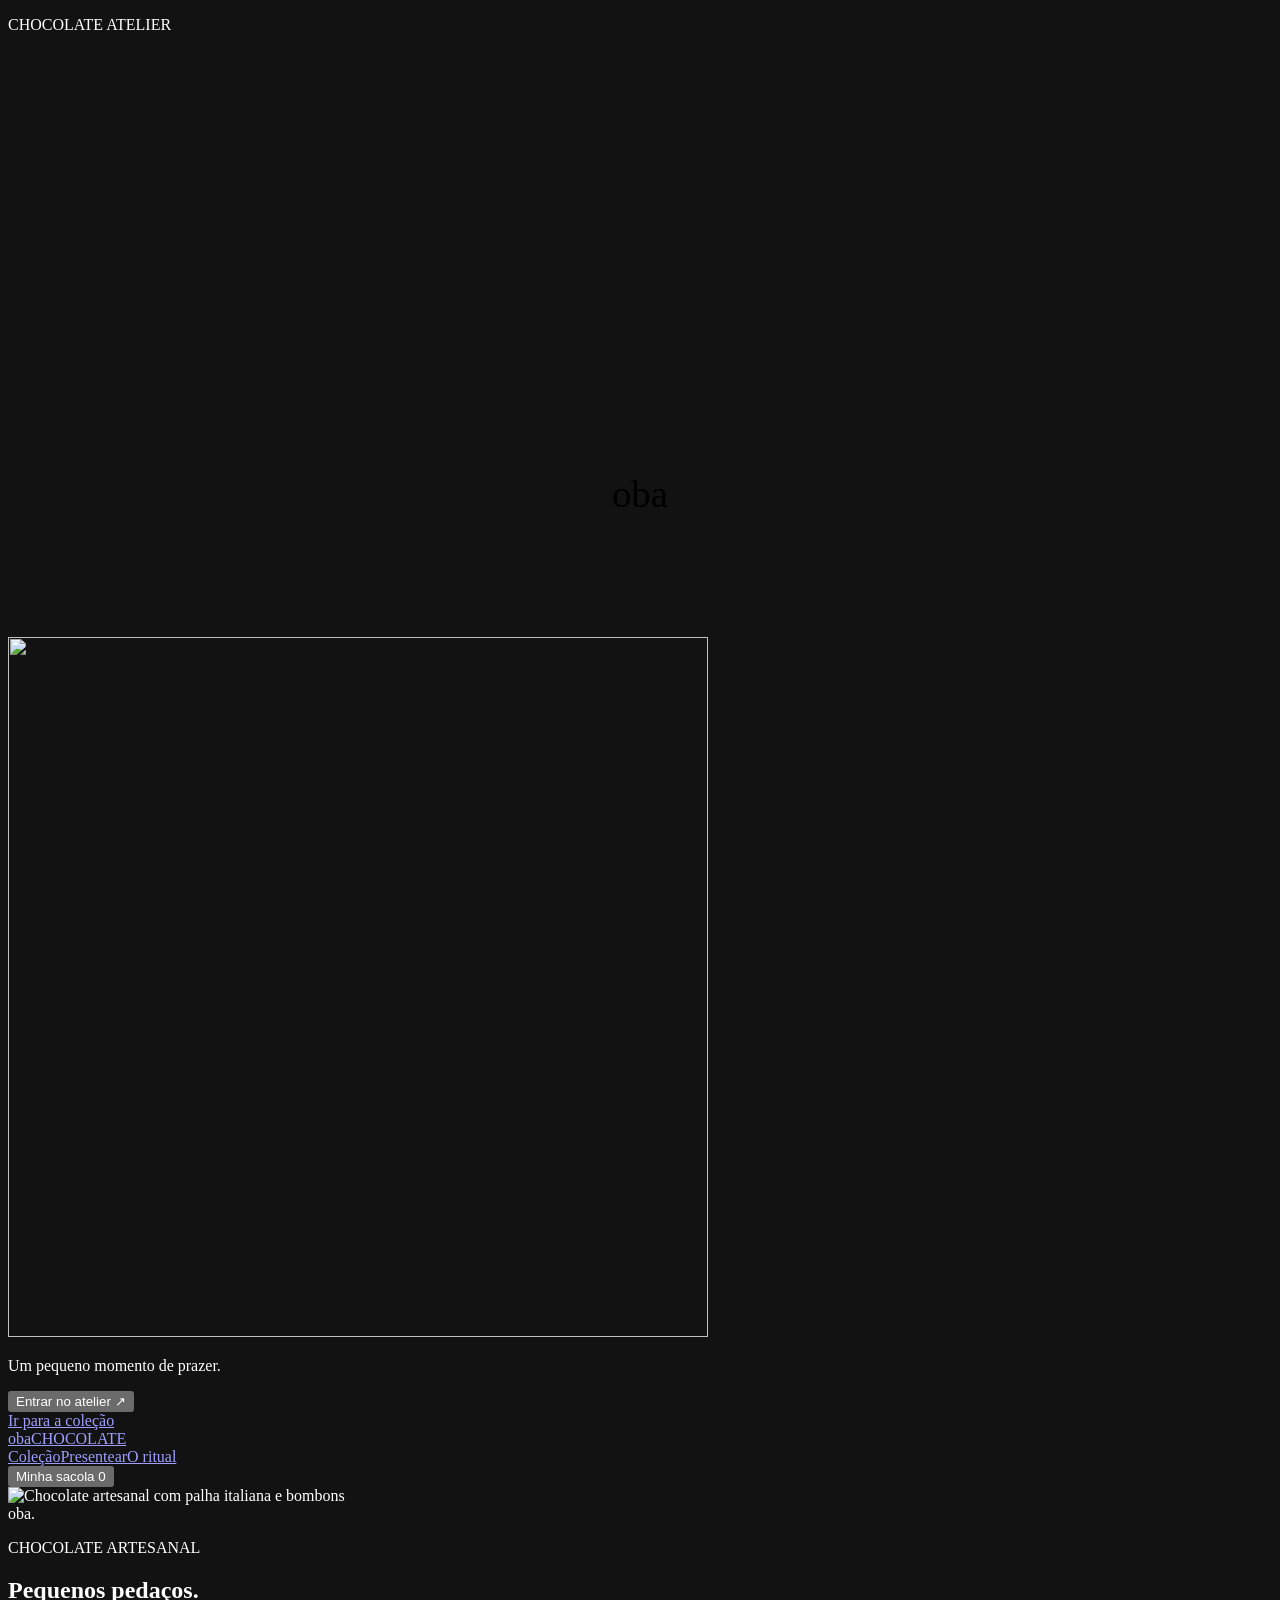
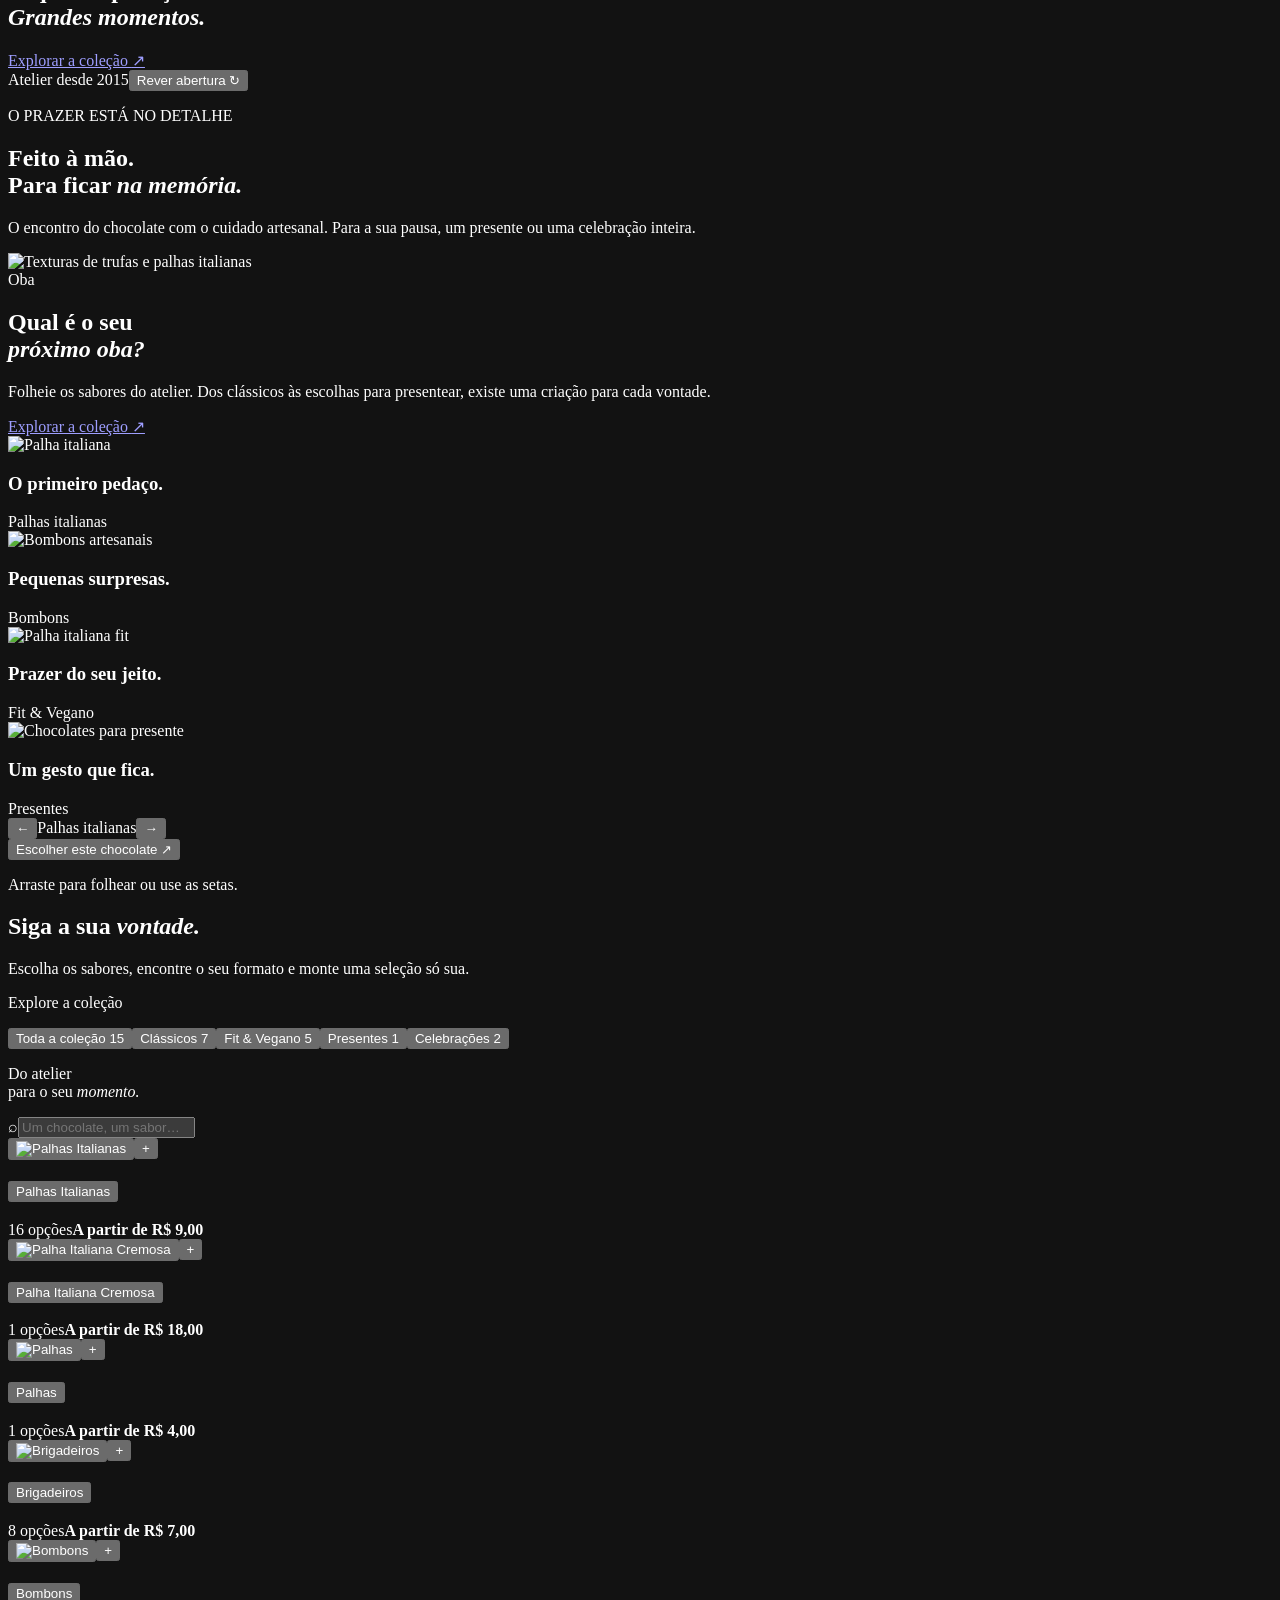
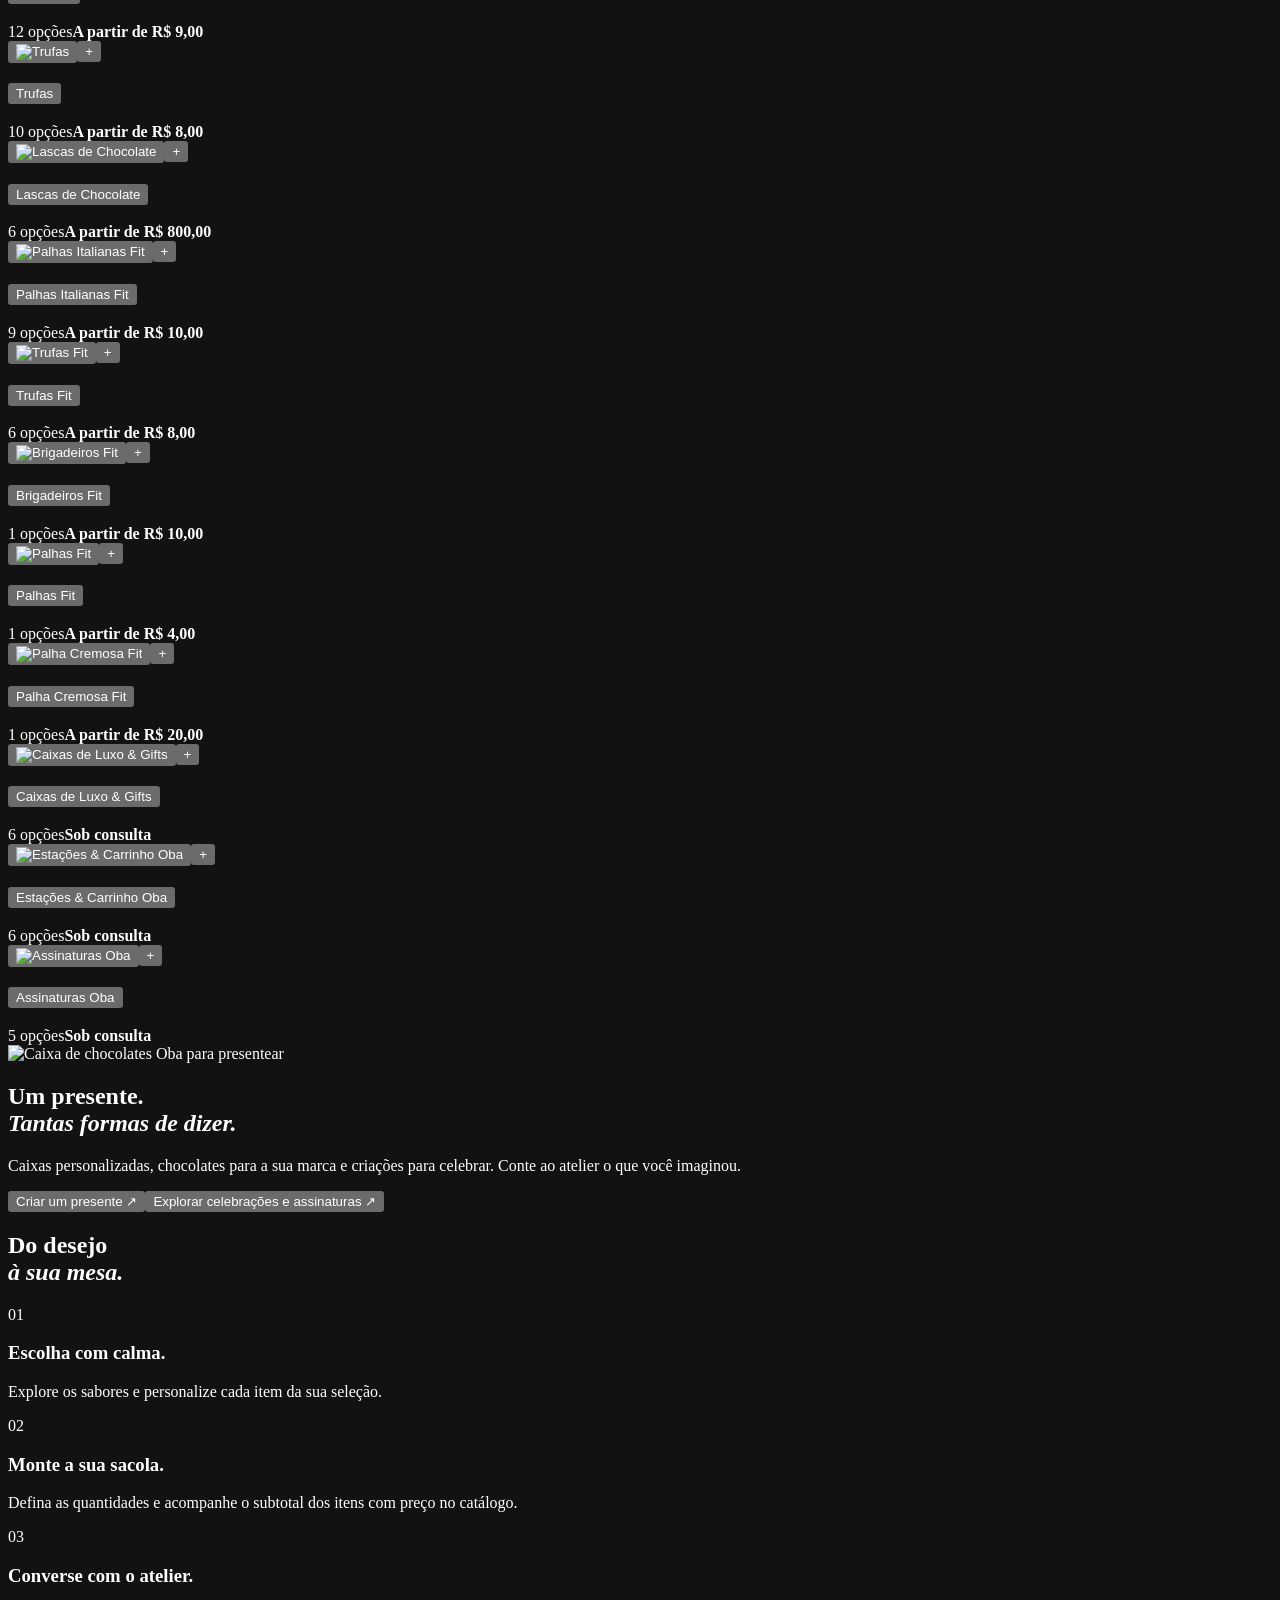
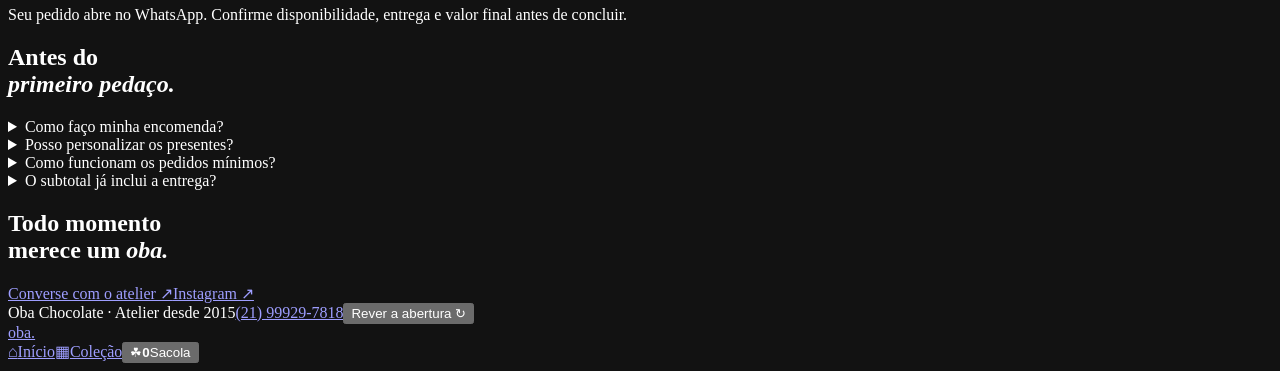
==== index.html @ 623ed12b "Adiciona arquivos principais do site" ====
<!doctype html>
<html lang="pt-BR"><head>
<meta charset="utf-8">
<meta name="viewport" content="width=device-width,initial-scale=1,viewport-fit=cover">
<meta name="theme-color" content="#13251e">
<meta name="color-scheme" content="dark">
<meta name="robots" content="index,follow,max-image-preview:large,max-snippet:-1,max-video-preview:-1">
<meta name="author" content="Oba Chocolate">
<title>Oba Chocolate | Pequenos pedaços, grandes momentos</title>
<meta name="description" content="Palhas italianas, bombons, trufas, presentes e experiências artesanais da Oba Chocolate. Conheça a coleção e monte sua encomenda pelo WhatsApp.">
<link rel="canonical" href="https://i73282137-rgb.github.io/O-Chocolate/">

<meta property="og:locale" content="pt_BR">
<meta property="og:type" content="website">
<meta property="og:site_name" content="Oba Chocolate">
<meta property="og:title" content="Oba Chocolate | Feito para o seu momento">
<meta property="og:description" content="Chocolate artesanal, sabores autorais e presentes com afeto. Escolha seus favoritos e monte sua sacola.">
<meta property="og:url" content="https://i73282137-rgb.github.io/O-Chocolate/">
<meta property="og:image" content="https://i73282137-rgb.github.io/O-Chocolate/assets/images/oba-social.jpg">
<meta property="og:image:width" content="1200">
<meta property="og:image:height" content="630">
<meta property="og:image:alt" content="Oba Chocolate — chocolate artesanal e presentes">

<meta name="twitter:card" content="summary_large_image">
<meta name="twitter:title" content="Oba Chocolate | Feito para o seu momento">
<meta name="twitter:description" content="Chocolate artesanal, sabores autorais e presentes com afeto.">
<meta name="twitter:image" content="https://i73282137-rgb.github.io/O-Chocolate/assets/images/oba-social.jpg">
<meta name="twitter:image:alt" content="Oba Chocolate — chocolate artesanal e presentes">

<link rel="icon" href="assets/icons/favicon.svg" type="image/svg+xml">
<link rel="icon" href="assets/icons/favicon-32x32.png" type="image/png" sizes="32x32">
<link rel="apple-touch-icon" href="assets/icons/apple-touch-icon.png" sizes="180x180">
<link rel="manifest" href="site.webmanifest">
<link rel="stylesheet" href="assets/css/styles.css">

<script type="application/ld+json">
{
  "@context": "https://schema.org",
  "@type": "Organization",
  "@id": "https://i73282137-rgb.github.io/O-Chocolate/#organization",
  "name": "Oba Chocolate",
  "url": "https://i73282137-rgb.github.io/O-Chocolate/",
  "logo": "https://i73282137-rgb.github.io/O-Chocolate/assets/icons/icon-512.png",
  "description": "Palhas italianas, bombons, trufas, presentes e experiências artesanais da Oba Chocolate. Conheça a coleção e monte sua encomenda pelo WhatsApp.",
  "foundingDate": "2015",
  "sameAs": [
    "https://www.instagram.com/obachocolate/"
  ],
  "contactPoint": {
    "@type": "ContactPoint",
    "telephone": "+55 21 99929-7818",
    "contactType": "sales",
    "availableLanguage": "pt-BR"
  }
}
</script>
<script src="assets/js/intro-bootstrap.js"></script>
</head><body>
<div class="intro" id="brand-intro" aria-label="Abertura Oba Chocolate"><div class="intro-scene" aria-hidden="true"><p class="intro-caption">CHOCOLATE ATELIER</p><svg class="intro-wordmark" viewBox="0 0 520 240"><text x="260" y="188" text-anchor="middle">oba</text></svg><img class="intro-sweet" src="assets/images/intro-confeite.webp" alt="" width="700" height="700" decoding="async"><p class="intro-signoff">Um pequeno momento de prazer.</p></div><div class="leaf-swarm" aria-hidden="true"></div><button id="skip-intro" class="intro-skip">Entrar no atelier <span aria-hidden="true">↗</span></button></div>
<a class="skip" href="#produtos">Ir para a coleção</a>
<header class="masthead" data-page><a href="#inicio" class="logo" aria-label="Oba Chocolate, início">oba<span>CHOCOLATE</span></a><nav class="desktop-nav" aria-label="Navegação principal"><a href="#produtos">Coleção</a><a href="#celebrar">Presentear</a><a href="#ritual">O ritual</a></nav><button class="bag-button" data-cart>Minha sacola <span data-count>0</span></button></header>
<main id="inicio" data-page>
<section class="portal" aria-labelledby="portal-heading"><div class="portal-stage"><img class="portal-image" src="assets/images/hero-chocolate.webp" alt="Chocolate artesanal com palha italiana e bombons" fetchpriority="high" width="1536" height="1024" decoding="async"><div class="portal-wash" aria-hidden="true"></div><div class="portal-veil" aria-hidden="true"></div><div class="portal-curtain curtain-left" aria-hidden="true"></div><div class="portal-curtain curtain-right" aria-hidden="true"></div><span class="portal-dot dot-left" aria-hidden="true"></span><span class="portal-dot dot-right" aria-hidden="true"></span><div class="portal-wordmark" aria-hidden="true"><span>ob</span><span>a.</span></div><div class="portal-copy"><p>CHOCOLATE ARTESANAL</p><h1 id="portal-heading">Pequenos pedaços.<br><em>Grandes momentos.</em></h1><a class="outline-button" href="#produtos">Explorar a coleção <span aria-hidden="true">↗</span></a></div><span class="portal-meta">Atelier desde 2015</span><button class="replay-intro" data-replay>Rever abertura <span aria-hidden="true">↻</span></button></div></section>
<section class="statement" aria-labelledby="statement-title"><div class="statement-copy" data-reveal><p class="kicker">O PRAZER ESTÁ NO DETALHE</p><h2 id="statement-title">Feito à mão.<br>Para ficar <em>na memória.</em></h2><p>O encontro do chocolate com o cuidado artesanal. Para a sua pausa, um presente ou uma celebração inteira.</p></div><div class="statement-photo"><img loading="lazy" src="assets/images/palha-cremosa.webp" alt="Texturas de trufas e palhas italianas" width="1024" height="1024" decoding="async"></div><span class="statement-outline" aria-hidden="true">Oba</span></section>
<section class="discovery" aria-labelledby="discovery-title"><div class="discovery-copy" data-reveal><h2 id="discovery-title">Qual é o seu<br><em>próximo oba?</em></h2><p>Folheie os sabores do atelier. Dos clássicos às escolhas para presentear, existe uma criação para cada vontade.</p><a class="outline-button" href="#produtos">Explorar a coleção <span aria-hidden="true">↗</span></a></div><div class="deck-section"><div class="chocolate-deck" id="chocolate-deck" tabindex="0" role="region" aria-roledescription="carrossel" aria-label="Destaques do atelier. Use as setas para navegar.">
<article class="deck-card" data-deck-product="palha"><img src="assets/images/palha-italiana.webp" alt="Palha italiana" loading="lazy" width="1024" height="1024" decoding="async"><div><h3>O primeiro pedaço.</h3><span>Palhas italianas</span></div></article>
<article class="deck-card" data-deck-product="bombom"><img src="assets/images/chocolates-artesanais.webp" alt="Bombons artesanais" loading="lazy" width="1024" height="1024" decoding="async"><div><h3>Pequenas surpresas.</h3><span>Bombons</span></div></article>
<article class="deck-card" data-deck-product="palha-fit"><img src="assets/images/fit-vegano.webp" alt="Palha italiana fit" loading="lazy" width="1024" height="1024" decoding="async"><div><h3>Prazer do seu jeito.</h3><span>Fit & Vegano</span></div></article>
<article class="deck-card" data-deck-product="gifts"><img src="assets/images/presentes-gifts.webp" alt="Chocolates para presente" loading="lazy" width="1024" height="1024" decoding="async"><div><h3>Um gesto que fica.</h3><span>Presentes</span></div></article></div>
<div class="deck-controls"><button id="deck-prev" aria-label="Destaque anterior">←</button><span id="deck-status" aria-live="polite">Palhas italianas</span><button id="deck-next" aria-label="Próximo destaque">→</button></div><button id="deck-explore" class="text-button">Escolher este chocolate ↗</button><p class="deck-hint">Arraste para folhear ou use as setas.</p></div></section>
<section class="shop-section" id="produtos" aria-labelledby="collection-title"><div class="section-heading" data-reveal><h2 id="collection-title">Siga a sua <em>vontade.</em></h2><p>Escolha os sabores, encontre o seu formato e monte uma seleção só sua.</p></div><div class="shop-layout"><aside class="collection-nav"><p>Explore a coleção</p><div class="filters" aria-label="Categorias"><button data-filter="all" class="active" aria-pressed="true">Toda a coleção <span>15</span></button><button data-filter="classicos" aria-pressed="false">Clássicos <span>7</span></button><button data-filter="fit" aria-pressed="false">Fit & Vegano <span>5</span></button><button data-filter="gifts" aria-pressed="false">Presentes <span>1</span></button><button data-filter="eventos" aria-pressed="false">Celebrações <span>2</span></button></div><p class="collection-note">Do atelier<br>para o seu <em>momento.</em></p></aside><div class="collection-main"><div class="collection-toolbar"><label class="search-label"><span aria-hidden="true">⌕</span><input id="search" type="search" placeholder="Um chocolate, um sabor…" aria-label="Buscar produto ou sabor"></label><span id="result-count" role="status"></span></div><div id="shop-grid" class="product-grid"><article class="product-card" data-reveal><div class="product-photo"><button class="image-open" data-image="palha" aria-label="Ver foto de Palhas Italianas em tela cheia"><img class="product-image product-image-palha" loading="lazy" decoding="async" src="assets/images/palha-italiana.webp" alt="Palhas Italianas"></button><button class="product-plus" data-product="palha" aria-label="Escolher Palhas Italianas">+</button></div><div class="product-copy"><h3><button data-product="palha">Palhas Italianas</button></h3><div class="product-meta"><span>16 opções</span><strong>A partir de R$ 9,00</strong></div></div></article><article class="product-card" data-reveal><div class="product-photo"><button class="image-open" data-image="cremosa" aria-label="Ver foto de Palha Italiana Cremosa em tela cheia"><img class="product-image product-image-cremosa" loading="lazy" decoding="async" src="assets/images/palha-cremosa.webp" alt="Palha Italiana Cremosa"></button><button class="product-plus" data-product="cremosa" aria-label="Escolher Palha Italiana Cremosa">+</button></div><div class="product-copy"><h3><button data-product="cremosa">Palha Italiana Cremosa</button></h3><div class="product-meta"><span>1 opções</span><strong>A partir de R$ 18,00</strong></div></div></article><article class="product-card" data-reveal><div class="product-photo"><button class="image-open" data-image="palhas" aria-label="Ver foto de Palhas em tela cheia"><img class="product-image product-image-palhas" loading="lazy" decoding="async" src="assets/images/chocolates-artesanais.webp" alt="Palhas"></button><button class="product-plus" data-product="palhas" aria-label="Escolher Palhas">+</button></div><div class="product-copy"><h3><button data-product="palhas">Palhas</button></h3><div class="product-meta"><span>1 opções</span><strong>A partir de R$ 4,00</strong></div></div></article><article class="product-card" data-reveal><div class="product-photo"><button class="image-open" data-image="brigadeiro" aria-label="Ver foto de Brigadeiros em tela cheia"><img class="product-image product-image-brigadeiro" loading="lazy" decoding="async" src="assets/images/brigadeiros.webp" alt="Brigadeiros"></button><button class="product-plus" data-product="brigadeiro" aria-label="Escolher Brigadeiros">+</button></div><div class="product-copy"><h3><button data-product="brigadeiro">Brigadeiros</button></h3><div class="product-meta"><span>8 opções</span><strong>A partir de R$ 7,00</strong></div></div></article><article class="product-card" data-reveal><div class="product-photo"><button class="image-open" data-image="bombom" aria-label="Ver foto de Bombons em tela cheia"><img class="product-image product-image-bombom" loading="lazy" decoding="async" src="assets/images/chocolates-artesanais.webp" alt="Bombons"></button><button class="product-plus" data-product="bombom" aria-label="Escolher Bombons">+</button></div><div class="product-copy"><h3><button data-product="bombom">Bombons</button></h3><div class="product-meta"><span>12 opções</span><strong>A partir de R$ 9,00</strong></div></div></article><article class="product-card" data-reveal><div class="product-photo"><button class="image-open" data-image="trufa" aria-label="Ver foto de Trufas em tela cheia"><img class="product-image product-image-trufa" loading="lazy" decoding="async" src="assets/images/palha-cremosa.webp" alt="Trufas"></button><button class="product-plus" data-product="trufa" aria-label="Escolher Trufas">+</button></div><div class="product-copy"><h3><button data-product="trufa">Trufas</button></h3><div class="product-meta"><span>10 opções</span><strong>A partir de R$ 8,00</strong></div></div></article><article class="product-card" data-reveal><div class="product-photo"><button class="image-open" data-image="lascas" aria-label="Ver foto de Lascas de Chocolate em tela cheia"><img class="product-image product-image-lascas" loading="lazy" decoding="async" src="assets/images/chocolates-artesanais.webp" alt="Lascas de Chocolate"></button><button class="product-plus" data-product="lascas" aria-label="Escolher Lascas de Chocolate">+</button></div><div class="product-copy"><h3><button data-product="lascas">Lascas de Chocolate</button></h3><div class="product-meta"><span>6 opções</span><strong>A partir de R$ 800,00</strong></div></div></article><article class="product-card" data-reveal><div class="product-photo"><button class="image-open" data-image="palha-fit" aria-label="Ver foto de Palhas Italianas Fit em tela cheia"><img class="product-image product-image-palha-fit" loading="lazy" decoding="async" src="assets/images/fit-vegano.webp" alt="Palhas Italianas Fit"></button><button class="product-plus" data-product="palha-fit" aria-label="Escolher Palhas Italianas Fit">+</button></div><div class="product-copy"><h3><button data-product="palha-fit">Palhas Italianas Fit</button></h3><div class="product-meta"><span>9 opções</span><strong>A partir de R$ 10,00</strong></div></div></article><article class="product-card" data-reveal><div class="product-photo"><button class="image-open" data-image="trufa-fit" aria-label="Ver foto de Trufas Fit em tela cheia"><img class="product-image product-image-trufa-fit" loading="lazy" decoding="async" src="assets/images/palha-cremosa.webp" alt="Trufas Fit"></button><button class="product-plus" data-product="trufa-fit" aria-label="Escolher Trufas Fit">+</button></div><div class="product-copy"><h3><button data-product="trufa-fit">Trufas Fit</button></h3><div class="product-meta"><span>6 opções</span><strong>A partir de R$ 8,00</strong></div></div></article><article class="product-card" data-reveal><div class="product-photo"><button class="image-open" data-image="brigadeiro-fit" aria-label="Ver foto de Brigadeiros Fit em tela cheia"><img class="product-image product-image-brigadeiro-fit" loading="lazy" decoding="async" src="assets/images/brigadeiros.webp" alt="Brigadeiros Fit"></button><button class="product-plus" data-product="brigadeiro-fit" aria-label="Escolher Brigadeiros Fit">+</button></div><div class="product-copy"><h3><button data-product="brigadeiro-fit">Brigadeiros Fit</button></h3><div class="product-meta"><span>1 opções</span><strong>A partir de R$ 10,00</strong></div></div></article><article class="product-card" data-reveal><div class="product-photo"><button class="image-open" data-image="palhas-fit" aria-label="Ver foto de Palhas Fit em tela cheia"><img class="product-image product-image-palhas-fit" loading="lazy" decoding="async" src="assets/images/fit-vegano.webp" alt="Palhas Fit"></button><button class="product-plus" data-product="palhas-fit" aria-label="Escolher Palhas Fit">+</button></div><div class="product-copy"><h3><button data-product="palhas-fit">Palhas Fit</button></h3><div class="product-meta"><span>1 opções</span><strong>A partir de R$ 4,00</strong></div></div></article><article class="product-card" data-reveal><div class="product-photo"><button class="image-open" data-image="cremosa-fit" aria-label="Ver foto de Palha Cremosa Fit em tela cheia"><img class="product-image product-image-cremosa-fit" loading="lazy" decoding="async" src="assets/images/palha-cremosa.webp" alt="Palha Cremosa Fit"></button><button class="product-plus" data-product="cremosa-fit" aria-label="Escolher Palha Cremosa Fit">+</button></div><div class="product-copy"><h3><button data-product="cremosa-fit">Palha Cremosa Fit</button></h3><div class="product-meta"><span>1 opções</span><strong>A partir de R$ 20,00</strong></div></div></article><article class="product-card" data-reveal><div class="product-photo"><button class="image-open" data-image="gifts" aria-label="Ver foto de Caixas de Luxo &amp; Gifts em tela cheia"><img class="product-image product-image-gifts" loading="lazy" decoding="async" src="assets/images/presentes-gifts.webp" alt="Caixas de Luxo &amp; Gifts"></button><button class="product-plus" data-product="gifts" aria-label="Escolher Caixas de Luxo &amp; Gifts">+</button></div><div class="product-copy"><h3><button data-product="gifts">Caixas de Luxo &amp; Gifts</button></h3><div class="product-meta"><span>6 opções</span><strong>Sob consulta</strong></div></div></article><article class="product-card" data-reveal><div class="product-photo"><button class="image-open" data-image="evento" aria-label="Ver foto de Estações &amp; Carrinho Oba em tela cheia"><img class="product-image product-image-evento" loading="lazy" decoding="async" src="assets/images/eventos-assinaturas.webp" alt="Estações &amp; Carrinho Oba"></button><button class="product-plus" data-product="evento" aria-label="Escolher Estações &amp; Carrinho Oba">+</button></div><div class="product-copy"><h3><button data-product="evento">Estações &amp; Carrinho Oba</button></h3><div class="product-meta"><span>6 opções</span><strong>Sob consulta</strong></div></div></article><article class="product-card" data-reveal><div class="product-photo"><button class="image-open" data-image="assinatura" aria-label="Ver foto de Assinaturas Oba em tela cheia"><img class="product-image product-image-assinatura" loading="lazy" decoding="async" src="assets/images/eventos-assinaturas.webp" alt="Assinaturas Oba"></button><button class="product-plus" data-product="assinatura" aria-label="Escolher Assinaturas Oba">+</button></div><div class="product-copy"><h3><button data-product="assinatura">Assinaturas Oba</button></h3><div class="product-meta"><span>5 opções</span><strong>Sob consulta</strong></div></div></article></div><noscript><p>Para selecionar sabores e montar a sacola, ative o JavaScript ou <a href="https://wa.me/5521999297818">converse com o atelier no WhatsApp</a>.</p></noscript></div></div></section>
<section class="occasion" id="celebrar" aria-labelledby="occasion-title"><span id="ocasioes" class="anchor-alias"></span><div class="occasion-image" data-reveal><img loading="lazy" src="assets/images/celebracoes.webp" alt="Caixa de chocolates Oba para presentear" width="1024" height="1024" decoding="async"></div><div class="occasion-copy" data-reveal><h2 id="occasion-title">Um presente.<br><em>Tantas formas de dizer.</em></h2><p>Caixas personalizadas, chocolates para a sua marca e criações para celebrar. Conte ao atelier o que você imaginou.</p><button class="outline-button" data-category-link="gifts">Criar um presente <span aria-hidden="true">↗</span></button><button class="text-button" data-category-link="eventos">Explorar celebrações e assinaturas ↗</button></div></section>
<section class="how" id="ritual" aria-labelledby="ritual-title"><h2 id="ritual-title" data-reveal>Do desejo<br><em>à sua mesa.</em></h2><div class="ritual-rows"><article data-reveal><span>01</span><div><h3>Escolha com calma.</h3><p>Explore os sabores e personalize cada item da sua seleção.</p></div></article><article data-reveal><span>02</span><div><h3>Monte a sua sacola.</h3><p>Defina as quantidades e acompanhe o subtotal dos itens com preço no catálogo.</p></div></article><article data-reveal><span>03</span><div><h3>Converse com o atelier.</h3><p>Seu pedido abre no WhatsApp. Confirme disponibilidade, entrega e valor final antes de concluir.</p></div></article></div></section>
<section class="questions" aria-labelledby="questions-title"><h2 id="questions-title">Antes do<br><em>primeiro pedaço.</em></h2><div><details><summary>Como faço minha encomenda?</summary><p>Escolha os produtos e seus sabores, adicione à sacola e continue no WhatsApp. Você revisa e envia a mensagem para combinar os detalhes com o atelier.</p></details><details><summary>Posso personalizar os presentes?</summary><p>O catálogo inclui caixas personalizadas, opções para marcas e celebrações. Selecione a proposta e descreva sua ideia nas observações da sacola.</p></details><details><summary>Como funcionam os pedidos mínimos?</summary><p>Quando um formato tem mínimo, ele aparece nas opções do produto. A partir desse valor, você pode acrescentar uma unidade de cada vez.</p></details><details><summary>O subtotal já inclui a entrega?</summary><p>Não. O subtotal considera os produtos com preço no catálogo. Entrega e itens sob consulta são confirmados pelo atelier.</p></details></div></section>
</main>
<footer class="footer" data-page><div class="footer-top"><h2>Todo momento<br>merece um <em>oba.</em></h2><div><a class="outline-button" href="https://wa.me/5521999297818" target="_blank" rel="noopener">Converse com o atelier ↗</a><a class="text-button" href="https://www.instagram.com/obachocolate/" target="_blank" rel="noopener">Instagram ↗</a></div></div><div class="footer-line"><span>Oba Chocolate · Atelier desde 2015</span><a href="tel:+5521999297818">(21) 99929-7818</a><button data-replay>Rever a abertura ↻</button></div><a class="footer-logo" href="#inicio" aria-label="Voltar ao início">oba.</a></footer>
<nav class="mobile-nav" aria-label="Navegação no celular" data-page><a href="#inicio"><span aria-hidden="true">⌂</span>Início</a><a href="#produtos"><span aria-hidden="true">▦</span>Coleção</a><button data-cart><span class="bag-mark" aria-hidden="true">☘<b data-count>0</b></span>Sacola</button></nav>
<dialog id="product-dialog" aria-labelledby="product-title"><div class="product-detail"><div class="detail-visual"><img id="detail-image" alt="" decoding="async"></div><div class="detail-content"><button class="close-button" data-close aria-label="Fechar opções">×</button><p class="kicker" id="detail-category"></p><h2 id="product-title"></h2><p id="detail-description"></p><form id="product-form"><label for="flavor" id="flavor-label">Escolha o sabor</label><select id="flavor"></select><label for="variant">Escolha o formato</label><select id="variant"></select><div class="detail-quantity"><div><label for="quantity">Quantidade</label><small id="minimum-note"></small></div><div class="stepper"><button type="button" id="decrease" aria-label="Diminuir quantidade">−</button><input id="quantity" type="number" min="1" max="99999" step="1" inputmode="numeric" value="1"><button type="button" id="increase" aria-label="Aumentar quantidade">+</button></div></div><div class="detail-total"><span>Subtotal deste item</span><strong id="item-total"></strong></div><button type="submit" class="primary-button">Adicionar à sacola <span aria-hidden="true">↗</span></button></form><button type="button" id="question-button" class="question-button">Tirar uma dúvida <span aria-hidden="true">↗</span></button></div></div></dialog>
<dialog id="question-dialog" aria-labelledby="question-title"><div class="question-shell"><button class="close-button" data-close aria-label="Fechar dúvida">×</button><p class="kicker">CONVERSE COM A OBA</p><h2 id="question-title">Ficou com alguma dúvida?</h2><p id="question-intro">Sua mensagem já vai mencionar o produto escolhido. Escreva a dúvida abaixo e continue pelo WhatsApp.</p><label for="question-text">Descreva sua dúvida</label><textarea id="question-text" maxlength="1000" placeholder="Ex.: Qual é o prazo para receber este produto?"></textarea><p id="question-error" role="alert" hidden>Escreva sua dúvida antes de continuar.</p><button id="send-question" class="primary-button" type="button">Abrir no WhatsApp <span aria-hidden="true">↗</span></button><a id="question-web" class="text-button" target="_blank" rel="noopener">Usar WhatsApp no navegador</a><small>Revise a mensagem no WhatsApp e toque em enviar.</small></div></dialog>
<dialog id="image-dialog" aria-labelledby="image-title"><div class="image-viewer"><button class="close-button" data-close aria-label="Fechar imagem">×</button><img id="image-preview" alt="" draggable="false" decoding="async"><div class="image-controls"><h2 id="image-title"></h2><div><button id="zoom-out" aria-label="Diminuir zoom">−</button><button id="zoom-reset" aria-label="Restaurar zoom">100%</button><button id="zoom-in" aria-label="Aumentar zoom">+</button></div></div></div></dialog>
<dialog id="cart-dialog" aria-labelledby="cart-title"><div class="cart-shell"><div class="cart-header"><h2 id="cart-title">Sua sacola.</h2><button class="close-button" data-close aria-label="Fechar sacola">×</button></div><div class="cart-scroll"><div id="cart-items"></div><div class="order-notes"><label for="order-note">Algum detalhe especial? <small>Opcional</small></label><textarea id="order-note" maxlength="1000" placeholder="Data do evento, personalização, entrega…"></textarea></div></div><div class="cart-checkout"><div><span>Subtotal</span><strong id="cart-total"></strong></div><p id="cart-note"></p><a id="whatsapp-order" class="primary-button">Continuar no WhatsApp <span aria-hidden="true">↗</span></a><button id="web-whatsapp" class="text-button">Usar WhatsApp no navegador</button><small>Você revisa a mensagem antes de enviar. Prazo e entrega são confirmados pelo atelier.</small></div></div></dialog>
<div id="toast" role="status"></div><script src="assets/js/app.js"></script><script src="assets/js/interactions.js"></script></body></html>
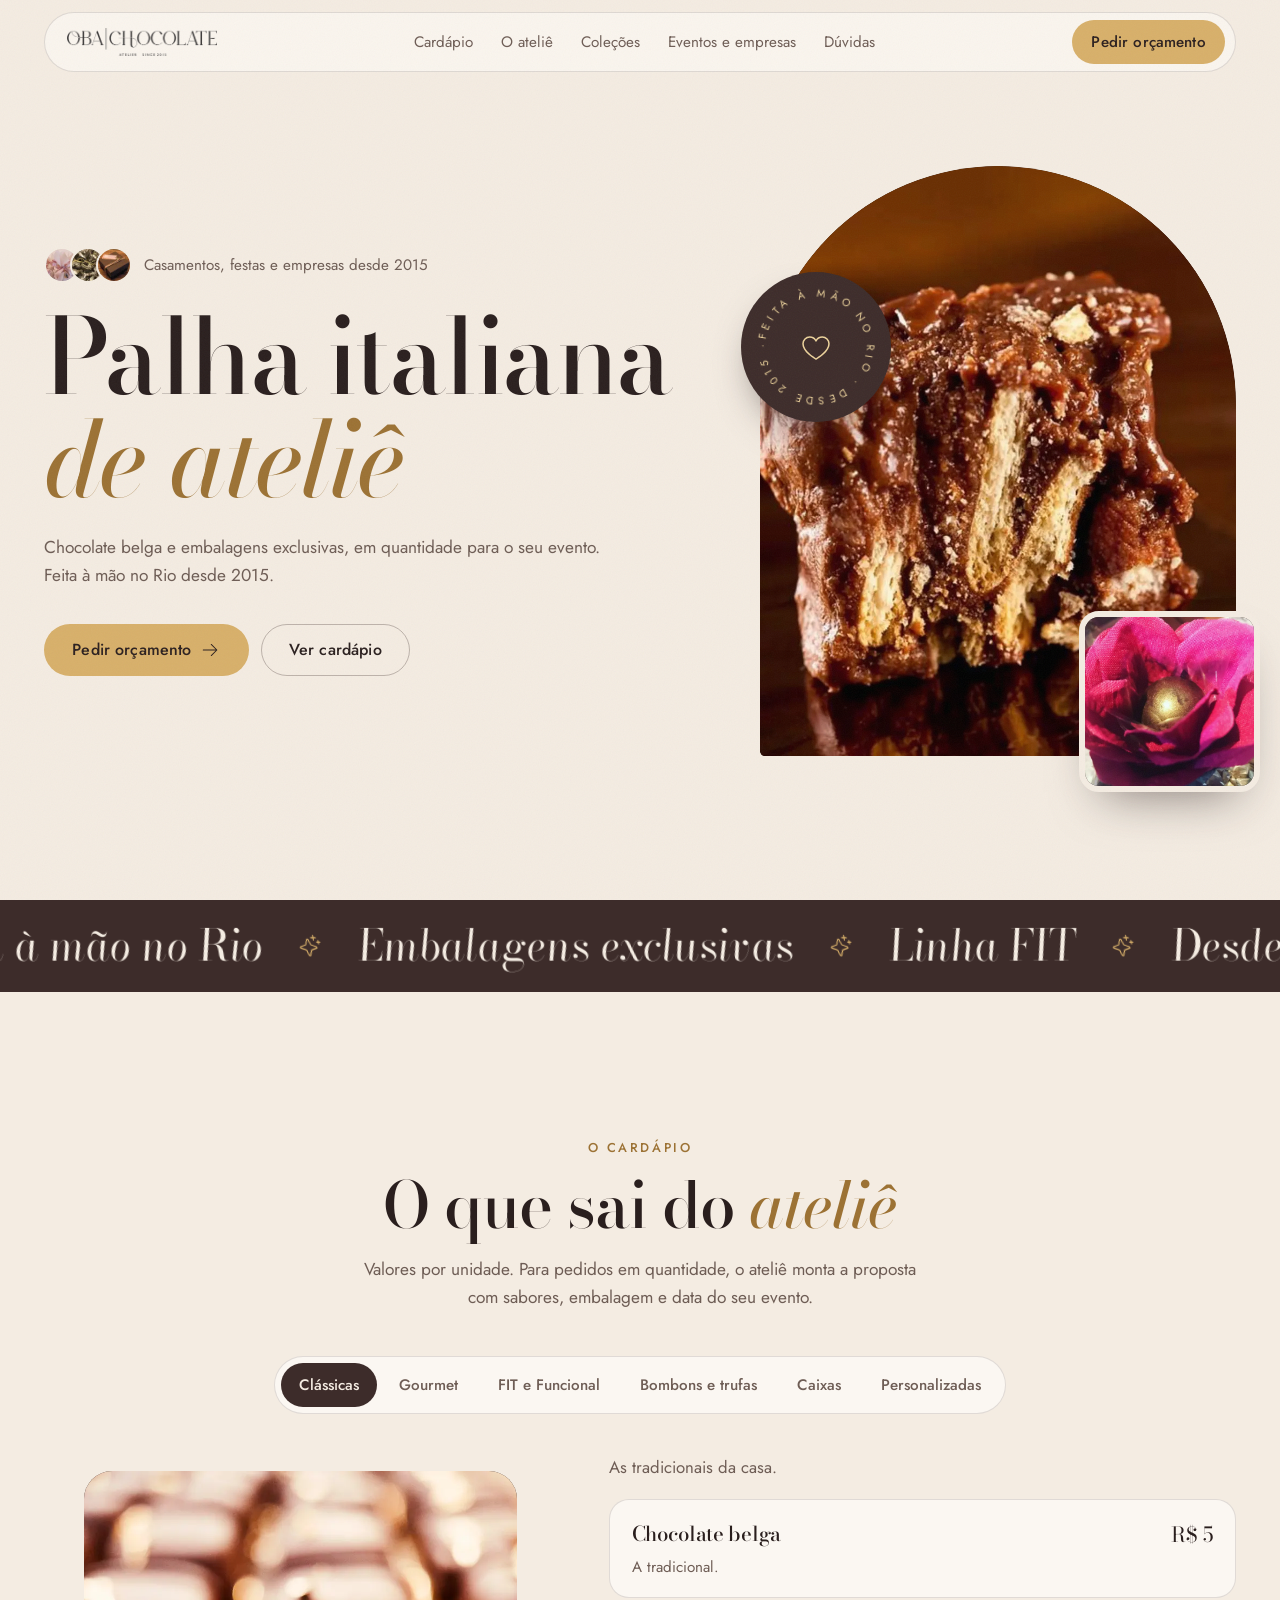
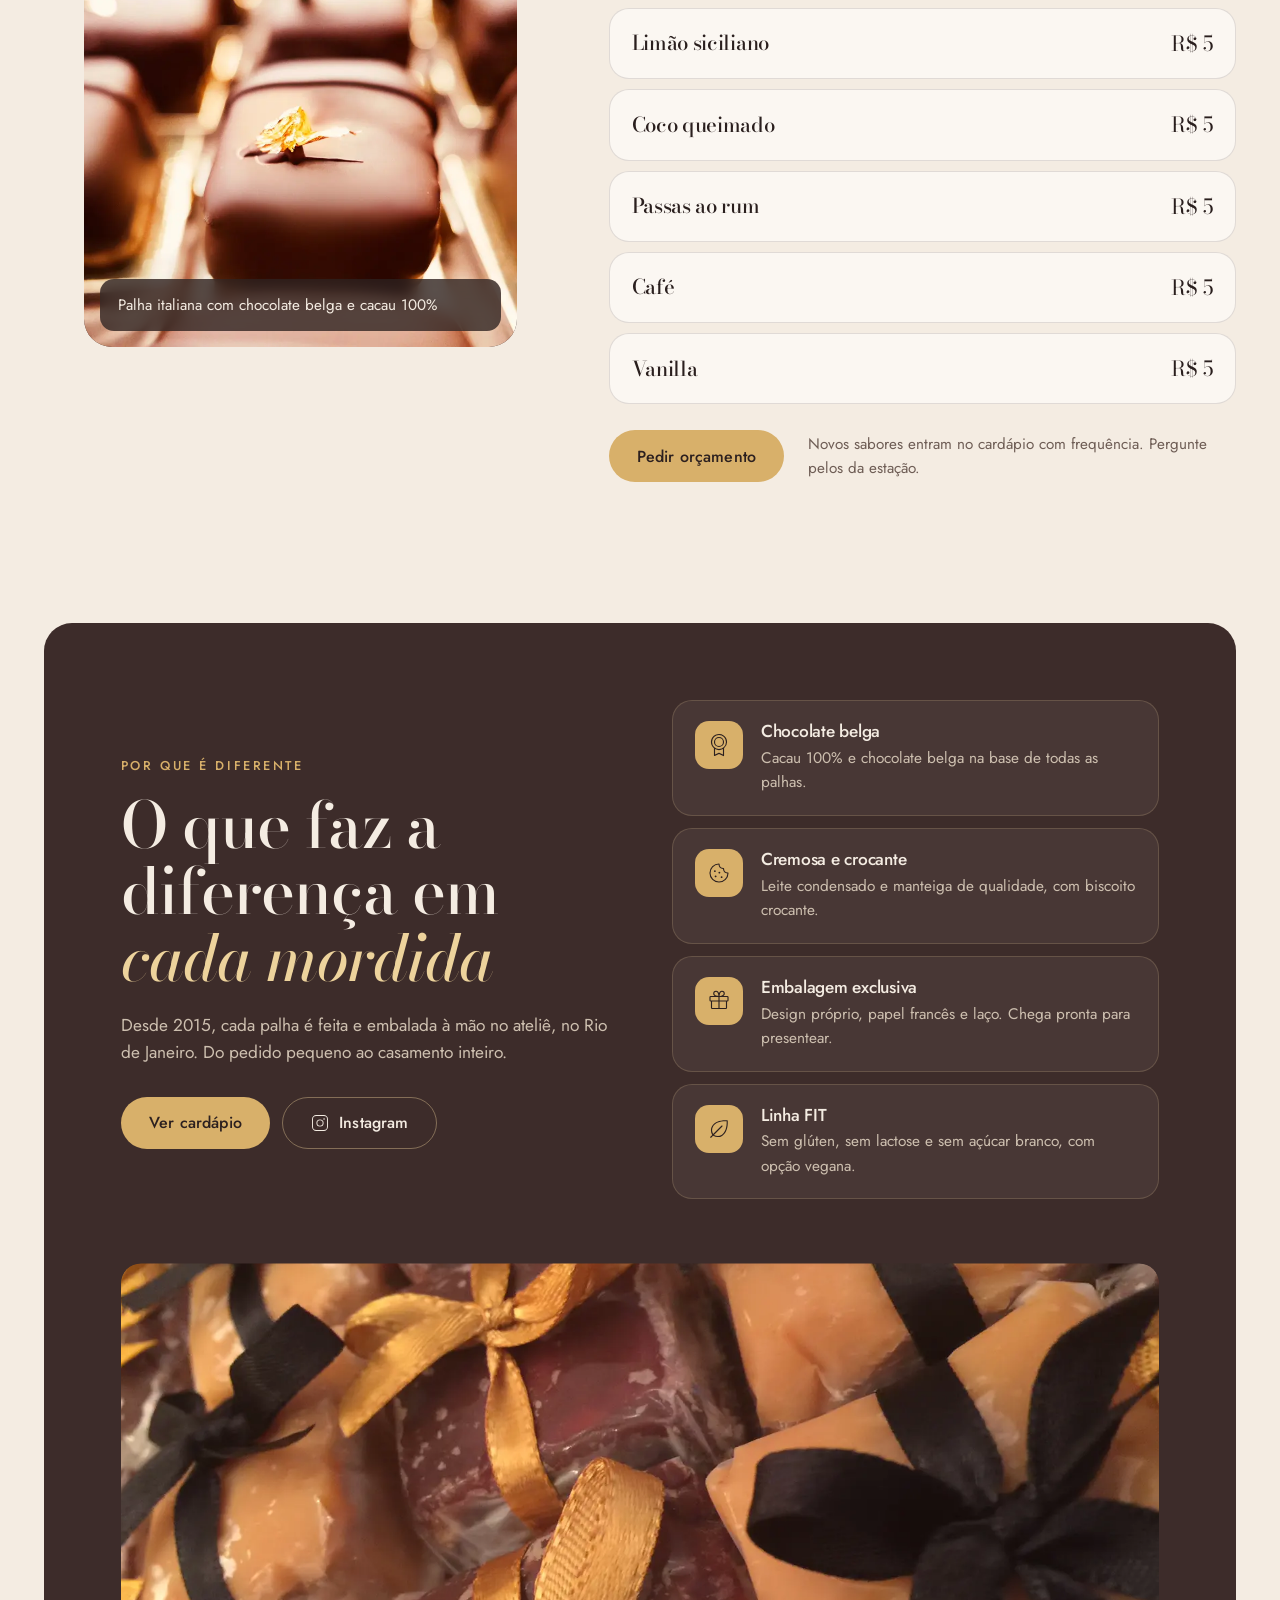
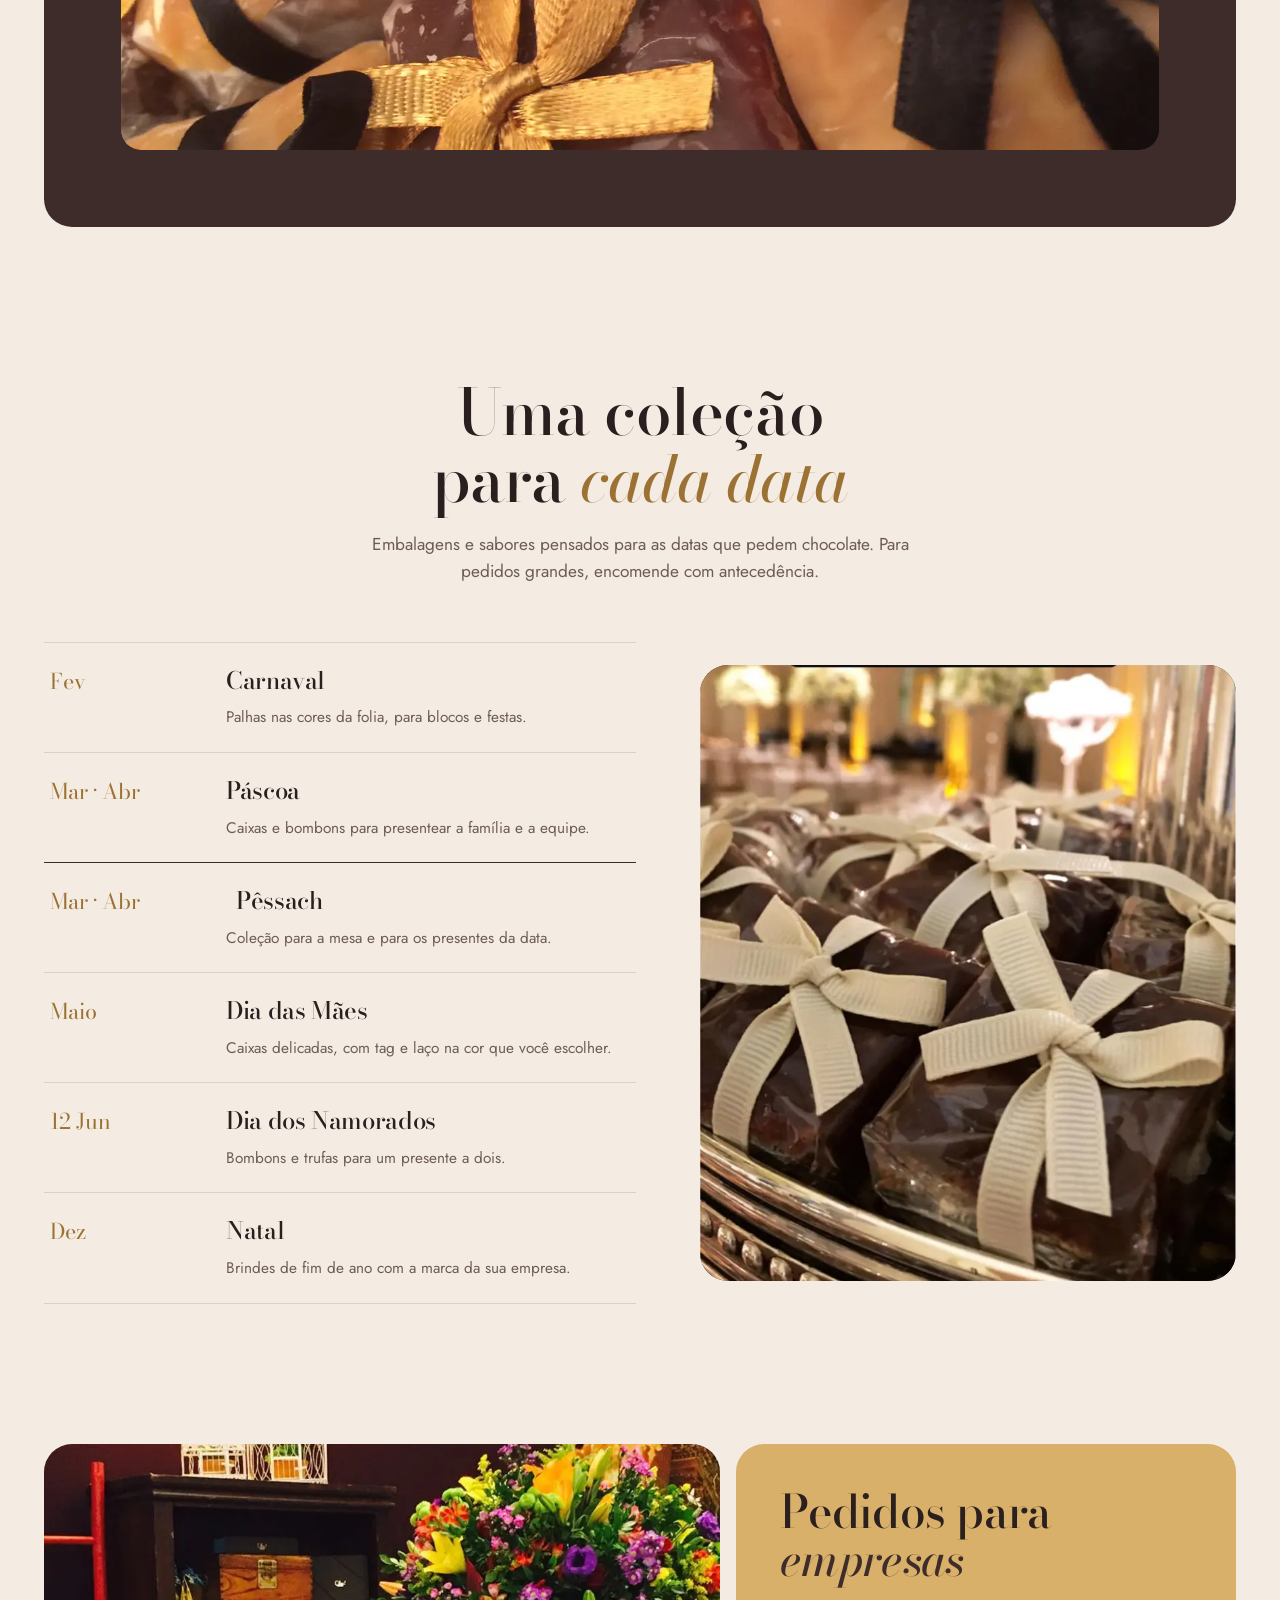
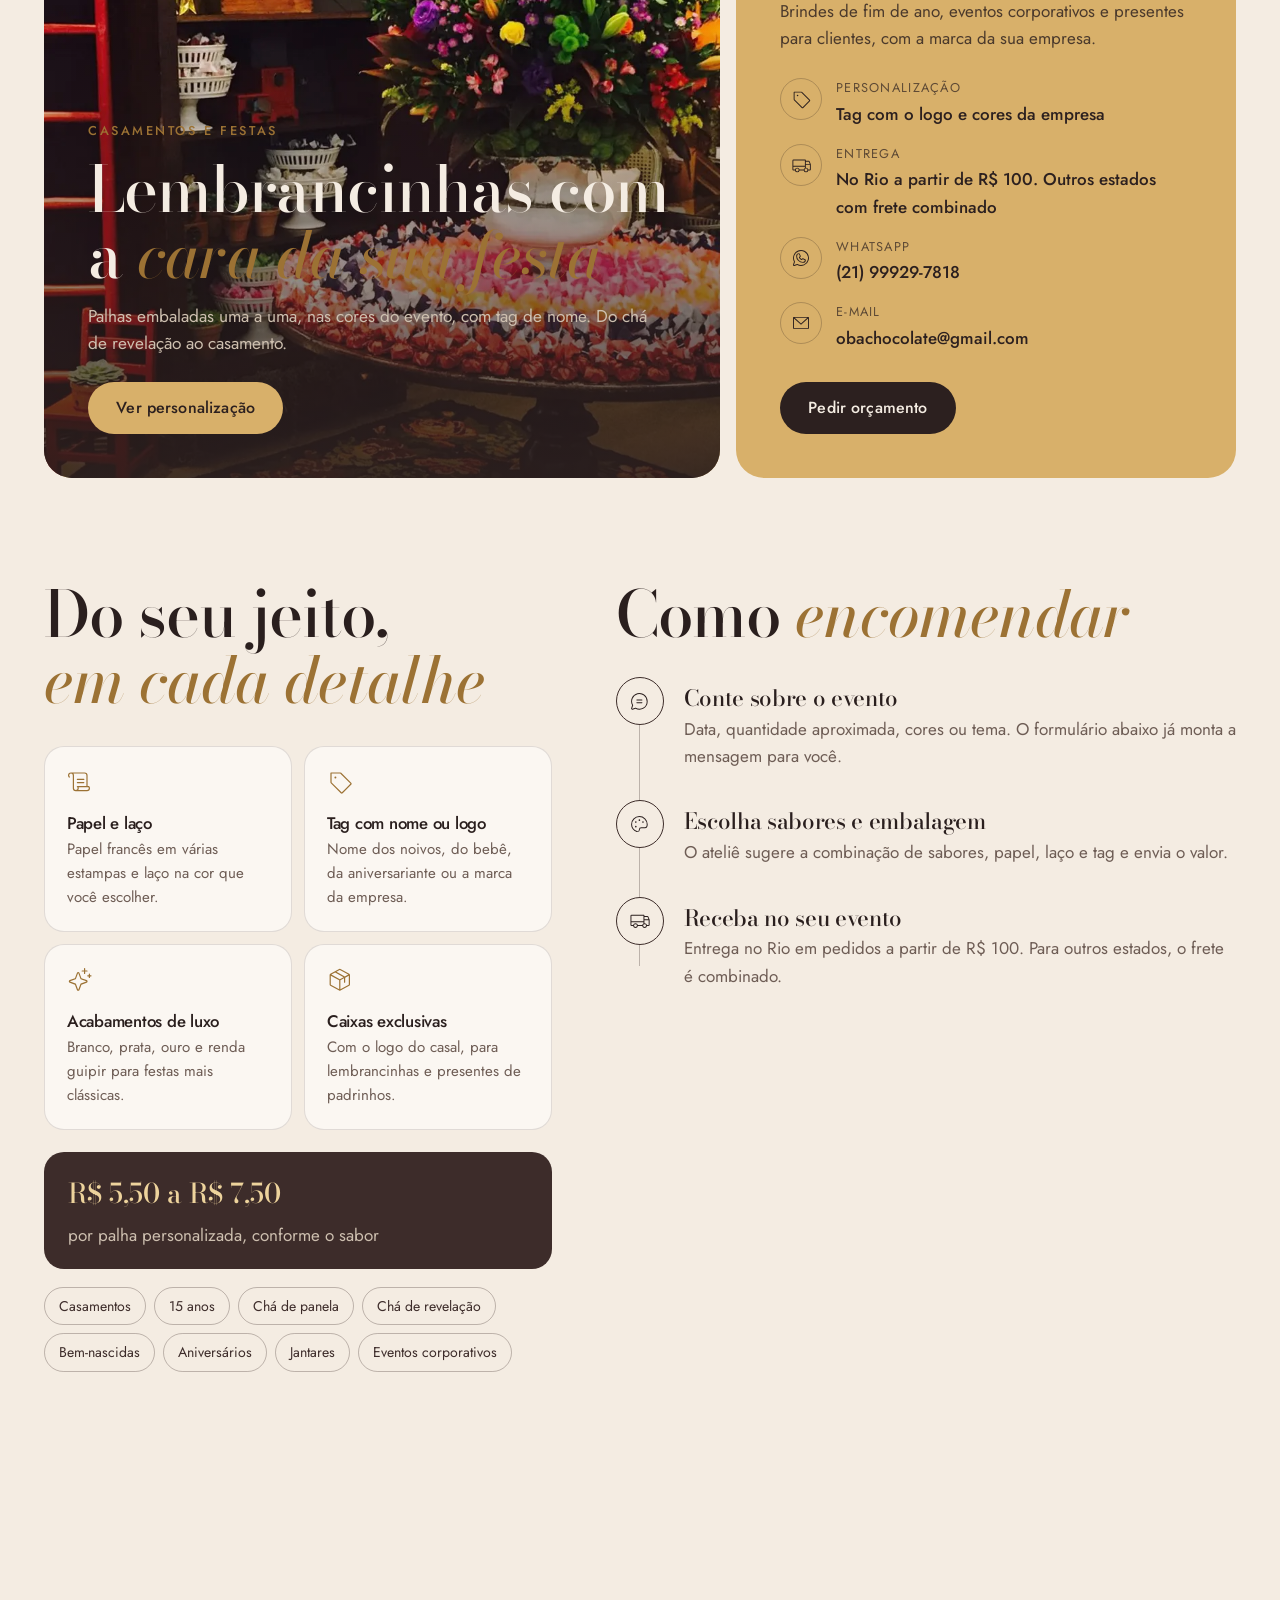
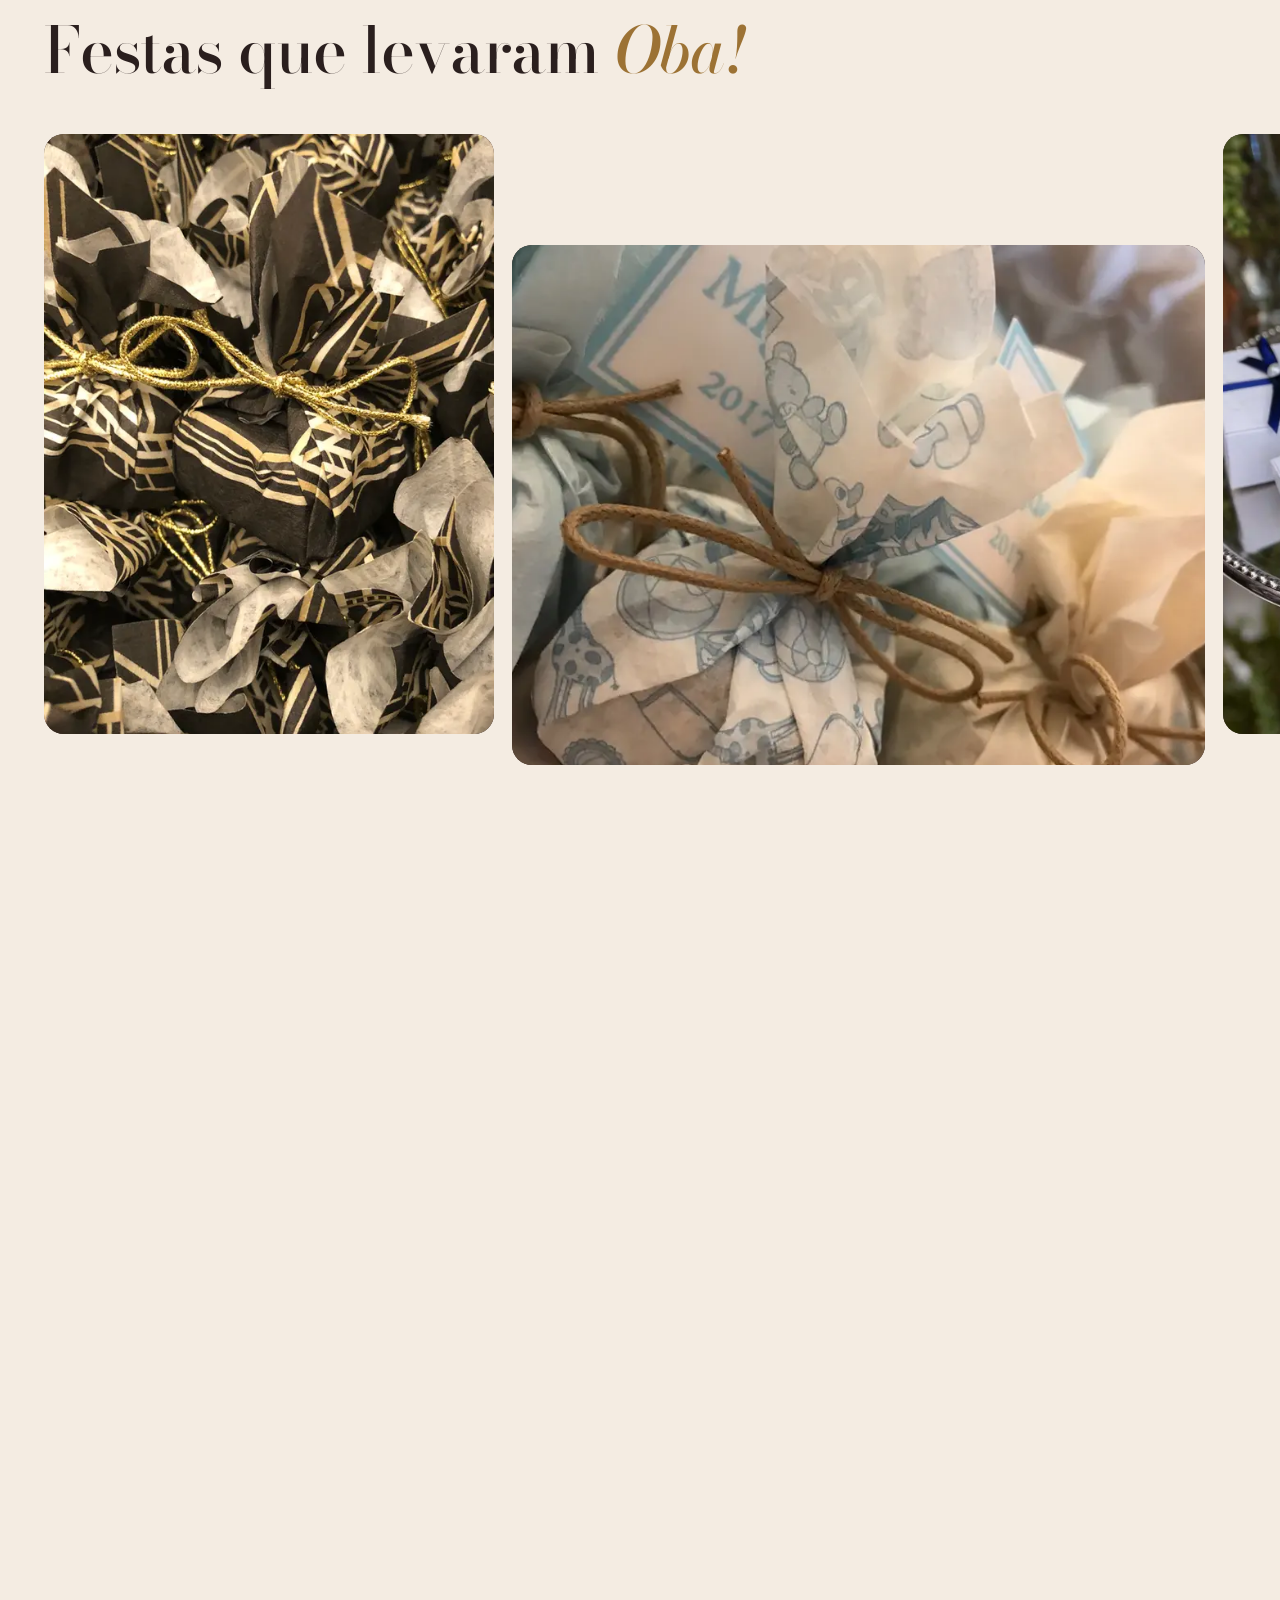
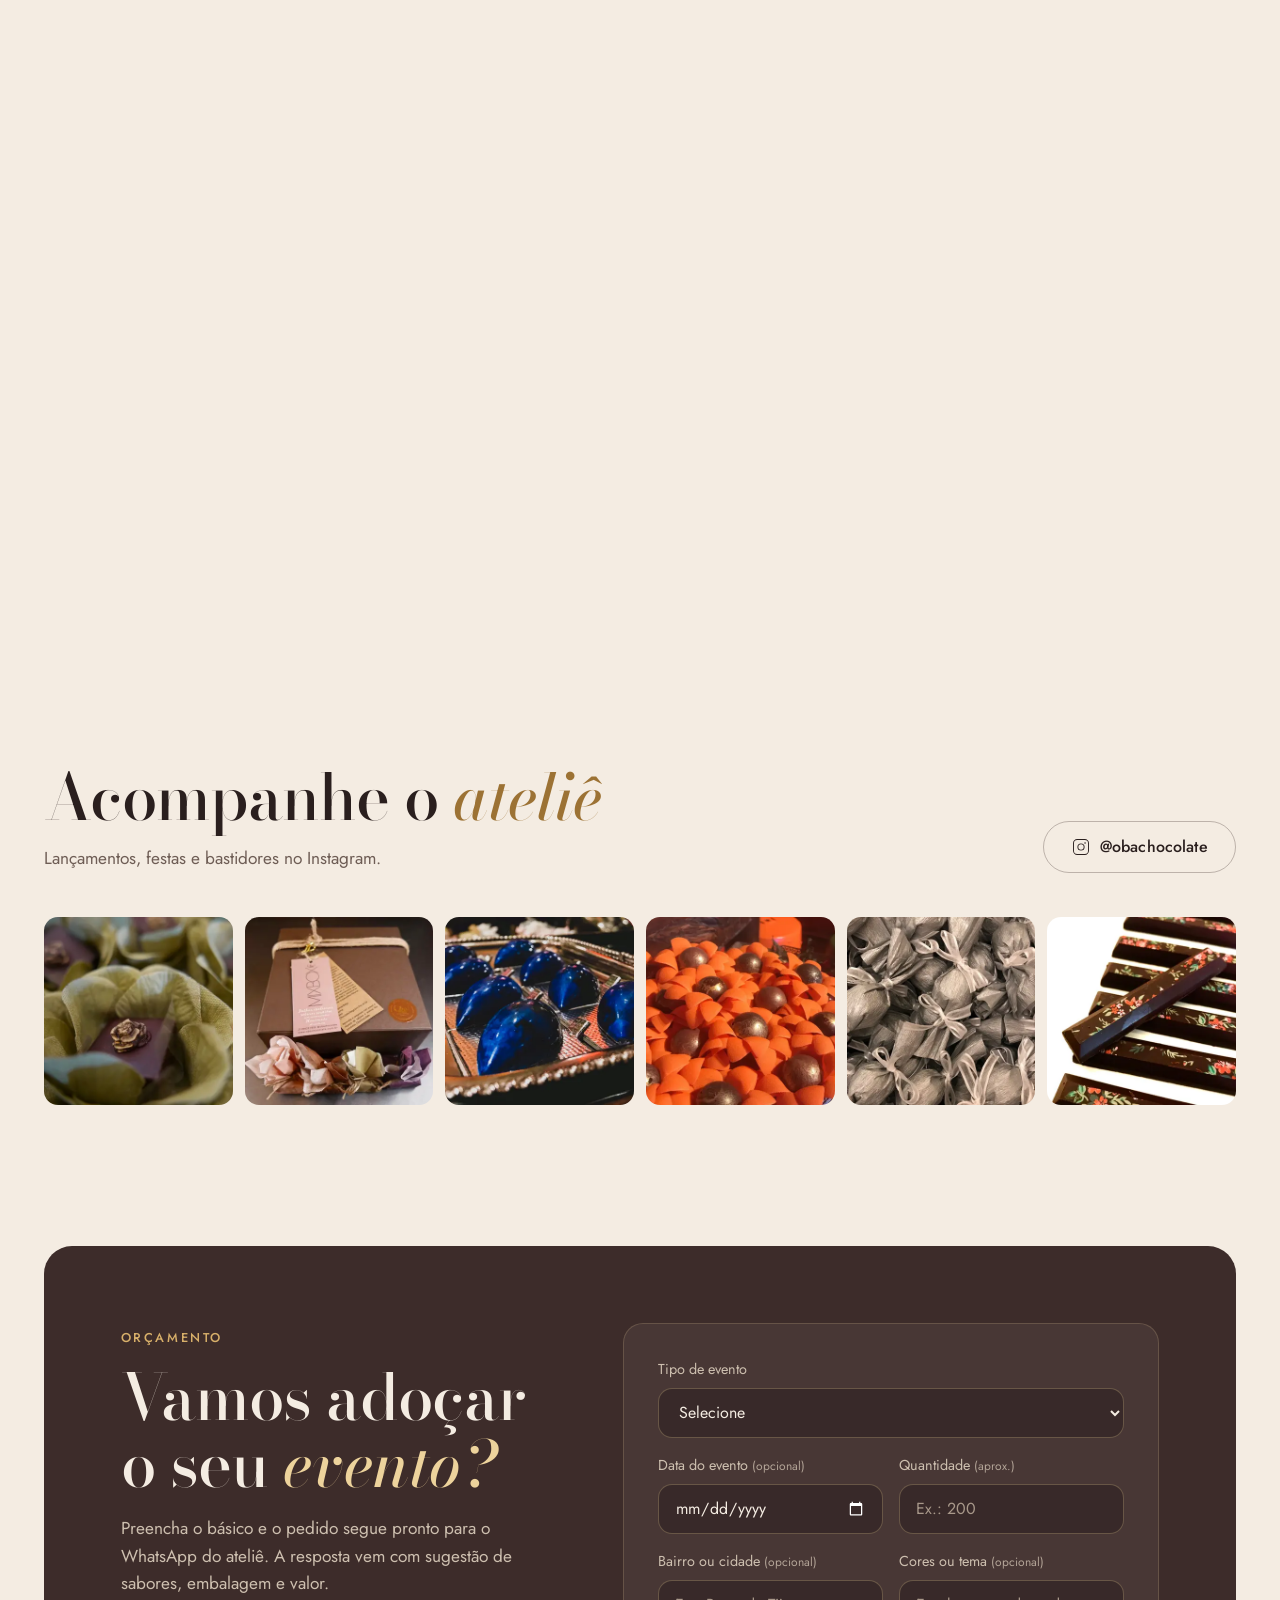
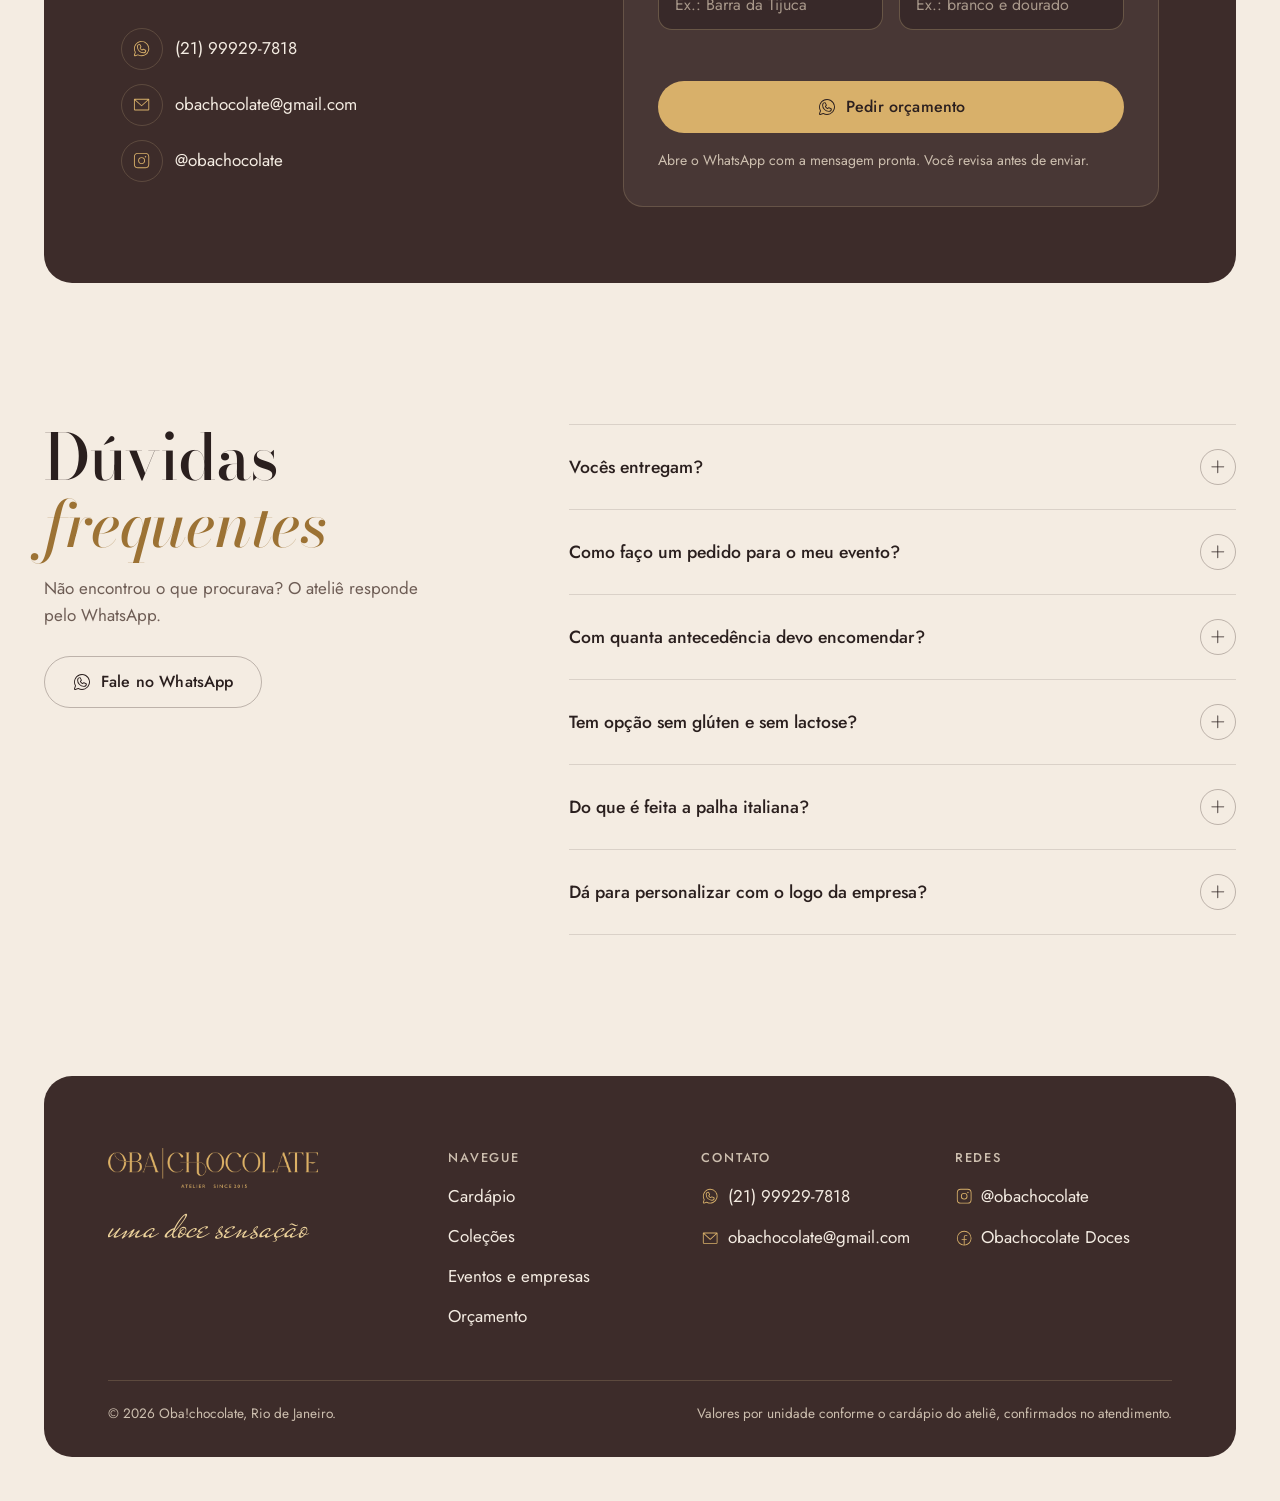
==== commit beca68e0: "Corrige site publicado usando oba-chocolate-site.zip" ====
--- a/index.html
+++ b/index.html
@@ -1,82 +1,1242 @@
 <!doctype html>
-<html lang="pt-BR"><head>
+<html lang="pt-BR">
+<head>
 <meta charset="utf-8">
-<meta name="viewport" content="width=device-width,initial-scale=1,viewport-fit=cover">
-<meta name="theme-color" content="#13251e">
-<meta name="color-scheme" content="dark">
-<meta name="robots" content="index,follow,max-image-preview:large,max-snippet:-1,max-video-preview:-1">
-<meta name="author" content="Oba Chocolate">
-<title>Oba Chocolate | Pequenos pedaços, grandes momentos</title>
-<meta name="description" content="Palhas italianas, bombons, trufas, presentes e experiências artesanais da Oba Chocolate. Conheça a coleção e monte sua encomenda pelo WhatsApp.">
-<link rel="canonical" href="https://i73282137-rgb.github.io/O-Chocolate/">
-
-<meta property="og:locale" content="pt_BR">
+<meta name="viewport" content="width=device-width, initial-scale=1, viewport-fit=cover">
+<title>Oba!chocolate | Palha italiana de ateliê para casamentos, festas e empresas</title>
+<meta name="description" content="Ateliê de chocolate no Rio desde 2015. Palhas italianas, bombons e trufas com chocolate belga e embalagens exclusivas para casamentos, festas e empresas. Peça seu orçamento.">
+<meta name="theme-color" content="#3d2c2a">
 <meta property="og:type" content="website">
-<meta property="og:site_name" content="Oba Chocolate">
-<meta property="og:title" content="Oba Chocolate | Feito para o seu momento">
-<meta property="og:description" content="Chocolate artesanal, sabores autorais e presentes com afeto. Escolha seus favoritos e monte sua sacola.">
-<meta property="og:url" content="https://i73282137-rgb.github.io/O-Chocolate/">
-<meta property="og:image" content="https://i73282137-rgb.github.io/O-Chocolate/assets/images/oba-social.jpg">
-<meta property="og:image:width" content="1200">
-<meta property="og:image:height" content="630">
-<meta property="og:image:alt" content="Oba Chocolate — chocolate artesanal e presentes">
-
-<meta name="twitter:card" content="summary_large_image">
-<meta name="twitter:title" content="Oba Chocolate | Feito para o seu momento">
-<meta name="twitter:description" content="Chocolate artesanal, sabores autorais e presentes com afeto.">
-<meta name="twitter:image" content="https://i73282137-rgb.github.io/O-Chocolate/assets/images/oba-social.jpg">
-<meta name="twitter:image:alt" content="Oba Chocolate — chocolate artesanal e presentes">
-
-<link rel="icon" href="assets/icons/favicon.svg" type="image/svg+xml">
-<link rel="icon" href="assets/icons/favicon-32x32.png" type="image/png" sizes="32x32">
-<link rel="apple-touch-icon" href="assets/icons/apple-touch-icon.png" sizes="180x180">
-<link rel="manifest" href="site.webmanifest">
-<link rel="stylesheet" href="assets/css/styles.css">
-
-<script type="application/ld+json">
-{
-  "@context": "https://schema.org",
-  "@type": "Organization",
-  "@id": "https://i73282137-rgb.github.io/O-Chocolate/#organization",
-  "name": "Oba Chocolate",
-  "url": "https://i73282137-rgb.github.io/O-Chocolate/",
-  "logo": "https://i73282137-rgb.github.io/O-Chocolate/assets/icons/icon-512.png",
-  "description": "Palhas italianas, bombons, trufas, presentes e experiências artesanais da Oba Chocolate. Conheça a coleção e monte sua encomenda pelo WhatsApp.",
-  "foundingDate": "2015",
-  "sameAs": [
-    "https://www.instagram.com/obachocolate/"
-  ],
-  "contactPoint": {
-    "@type": "ContactPoint",
-    "telephone": "+55 21 99929-7818",
-    "contactType": "sales",
-    "availableLanguage": "pt-BR"
+<meta property="og:title" content="Oba!chocolate | Palha italiana de ateliê">
+<meta property="og:description" content="Chocolate belga e embalagens exclusivas, em quantidade para o seu evento. Feita à mão no Rio desde 2015.">
+<meta property="og:image" content="https://static.wixstatic.com/media/c429af_d7f580f7647948e598d9609c7240cb00~mv2.jpg/v1/fit/w_1200,h_630,al_c/oba-chocolate.jpg">
+<script>
+  (function () {
+    var d = document.documentElement;
+    d.classList.add('js');
+    if (!window.matchMedia('(prefers-reduced-motion: reduce)').matches) {
+      d.classList.add('anim-pending');
+      setTimeout(function () { d.classList.remove('anim-pending'); }, 4500);
+    }
+  })();
+</script>
+<style>
+@font-face {
+  font-family: 'Bodoni Moda';
+  font-style: italic;
+  font-weight: 400 600;
+  font-display: swap;
+  src: url(fonts/BodoniModa-italic.woff2) format('woff2');
+  unicode-range: U+0000-00FF, U+0131, U+0152-0153, U+02BB-02BC, U+02C6, U+02DA, U+02DC, U+0304, U+0308, U+0329, U+2000-206F, U+20AC, U+2122, U+2191, U+2193, U+2212, U+2215, U+FEFF, U+FFFD;
+}
+@font-face {
+  font-family: 'Bodoni Moda';
+  font-style: normal;
+  font-weight: 400 700;
+  font-display: swap;
+  src: url(fonts/BodoniModa-normal.woff2) format('woff2');
+  unicode-range: U+0000-00FF, U+0131, U+0152-0153, U+02BB-02BC, U+02C6, U+02DA, U+02DC, U+0304, U+0308, U+0329, U+2000-206F, U+20AC, U+2122, U+2191, U+2193, U+2212, U+2215, U+FEFF, U+FFFD;
+}
+@font-face {
+  font-family: 'Jost';
+  font-style: normal;
+  font-weight: 300 600;
+  font-display: swap;
+  src: url(fonts/Jost-normal.woff2) format('woff2');
+  unicode-range: U+0000-00FF, U+0131, U+0152-0153, U+02BB-02BC, U+02C6, U+02DA, U+02DC, U+0304, U+0308, U+0329, U+2000-206F, U+20AC, U+2122, U+2191, U+2193, U+2212, U+2215, U+FEFF, U+FFFD;
+}
+@font-face {
+  font-family: 'Mr De Haviland';
+  font-style: normal;
+  font-weight: 400;
+  font-display: swap;
+  src: url(fonts/MrDeHaviland-normal.woff2) format('woff2');
+  unicode-range: U+0000-00FF, U+0131, U+0152-0153, U+02BB-02BC, U+02C6, U+02DA, U+02DC, U+0304, U+0308, U+0329, U+2000-206F, U+20AC, U+2122, U+2191, U+2193, U+2212, U+2215, U+FEFF, U+FFFD;
+}
+/*
+  Estrutura inspirada no template Bakery Co. (Framer), adaptada à identidade da Oba!chocolate.
+  Formas: containers 28px, cartões e fotos 20px, botões em pílula, foto do topo em arco.
+  Cores: creme da navegação do site original, cacau #3d2c2a e o dourado do logo.
+*/
+:root {
+  --bg: #f4ece2;
+  --bg-2: #ebe0d3;
+  --card: #fbf7f2;
+  --cocoa: #3d2c2a;
+  --cocoa-2: #2c201f;
+  --ink: #2a1f1e;
+  --muted: #6e5d55;
+  --line: rgb(61 44 42 / .14);
+  --line-2: rgb(61 44 42 / .3);
+  --gold: #d8b06a;
+  --gold-hi: #edd39c;
+  --gold-deep: #9c7234;
+  --on-dark: #f4ece2;
+  --on-dark-muted: #cdbfaf;
+  --line-dark: rgb(237 211 156 / .18);
+  --r-xl: 28px;
+  --r-md: 20px;
+  --r-sm: 14px;
+  --ease-out: cubic-bezier(.16, 1, .3, 1);
+  --font-display: "Bodoni Moda", "Didot", "Bodoni 72", Georgia, serif;
+  --font-body: "Jost", "Avenir Next", system-ui, sans-serif;
+  --font-script: "Mr De Haviland", "Snell Roundhand", cursive;
+  --wrap: 1280px;
+  --gutter: clamp(16px, 4vw, 44px);
+  --header-h: 76px;
+}
+
+*, *::before, *::after { box-sizing: border-box; }
+[hidden] { display: none !important; }
+html { -webkit-text-size-adjust: 100%; scroll-padding-top: 96px; }
+html:not(.lenis) { scroll-behavior: smooth; }
+html.lenis, html.lenis body { height: auto; }
+.lenis.lenis-stopped { overflow: clip; }
+body {
+  margin: 0; background: var(--bg); color: var(--ink);
+  font-family: var(--font-body); font-size: 17px; line-height: 1.6;
+  -webkit-font-smoothing: antialiased; overflow-x: clip;
+}
+img { display: block; max-width: 100%; height: auto; }
+a { color: inherit; }
+button, input, select { font: inherit; color: inherit; }
+:focus-visible { outline: 2px solid var(--gold-deep); outline-offset: 3px; }
+.dark :focus-visible { outline-color: var(--gold-hi); }
+.wrap { width: 100%; max-width: var(--wrap); margin-inline: auto; padding-inline: var(--gutter); }
+.sr-only { position: absolute; width: 1px; height: 1px; padding: 0; margin: -1px; overflow: hidden; clip: rect(0 0 0 0); white-space: nowrap; border: 0; }
+.ph-light { display: inline-grid; place-items: center; line-height: 1; }
+.ph-light svg { width: 1em; height: 1em; display: block; fill: currentColor; }
+.menu-btn .i-x { display: none; }
+.menu-open .menu-btn .i-x { display: inline-grid; }
+.menu-open .menu-btn .i-list { display: none; }
+
+h1, h2, h3 { font-family: var(--font-display); font-weight: 500; margin: 0; letter-spacing: -.015em; text-wrap: balance; }
+h2 { font-size: clamp(2.3rem, 5vw, 4.1rem); line-height: 1.04; }
+h3 { font-size: 1.45rem; line-height: 1.2; }
+p { margin: 0; }
+em { font-style: italic; color: var(--gold-deep); }
+.dark em { color: var(--gold-hi); }
+.lead { color: var(--muted); font-size: clamp(1.03rem, 1.35vw, 1.16rem); max-width: 56ch; }
+.dark .lead { color: var(--on-dark-muted); }
+.eyebrow { display: inline-block; font-size: .8rem; letter-spacing: .2em; text-transform: uppercase; color: var(--gold-deep); font-weight: 500; }
+.dark .eyebrow { color: var(--gold); }
+.section { padding-block: clamp(80px, 11vw, 150px); }
+.head-center { text-align: center; max-width: 760px; margin-inline: auto; }
+.head-center .lead { margin: 18px auto 0; }
+.head-center h2 { margin-top: 12px; }
+
+/* Botões em pílula */
+.btn {
+  position: relative; overflow: hidden; isolation: isolate;
+  display: inline-flex; align-items: center; justify-content: center; gap: .55em;
+  min-height: 52px; padding: 0 1.7em; border-radius: 999px;
+  border: 1px solid transparent; font-weight: 500; font-size: 1rem; letter-spacing: .01em;
+  white-space: nowrap; text-decoration: none; cursor: pointer; background: none;
+  transition: color .35s var(--ease-out), border-color .35s var(--ease-out), background-color .35s var(--ease-out);
+}
+.btn .ph-light { font-size: 1.25em; }
+.btn::before {
+  content: ""; position: absolute; inset: 0; z-index: -1; border-radius: inherit;
+  transform: translateY(102%); transition: transform .5s var(--ease-out);
+}
+.btn:hover::before { transform: translateY(0); }
+.btn-gold { background: var(--gold); color: var(--cocoa-2); }
+.btn-gold::before { background: var(--cocoa); }
+.btn-gold:hover { color: var(--on-dark); }
+.dark .btn-gold::before { background: var(--gold-hi); }
+.dark .btn-gold:hover { color: var(--cocoa-2); }
+.btn-line { border-color: var(--line-2); color: var(--ink); }
+.btn-line::before { background: var(--cocoa); }
+.btn-line:hover { color: var(--on-dark); border-color: var(--cocoa); }
+.dark .btn-line { border-color: rgb(237 211 156 / .4); color: var(--on-dark); }
+.dark .btn-line::before { background: var(--gold); }
+.dark .btn-line:hover { color: var(--cocoa-2); border-color: var(--gold); }
+.btn-sm { min-height: 44px; padding: 0 1.2em; font-size: .95rem; }
+
+/* Abertura com o logo */
+.intro { display: none; }
+.anim-pending .intro, .intro.run {
+  display: grid; place-items: center; position: fixed; inset: 0; z-index: 100;
+  background: var(--cocoa-2);
+}
+.intro-inner { display: grid; justify-items: center; gap: 18px; }
+.intro-logo { width: min(320px, 70vw); filter: brightness(0) saturate(100%) invert(77%) sepia(31%) saturate(640%) hue-rotate(354deg) brightness(92%) contrast(88%); clip-path: inset(0 100% 0 0); }
+.intro-line { display: block; width: 120px; height: 1px; background: var(--gold); transform: scaleX(0); }
+.anim-pending [data-hero], .anim-pending .hero-title, .anim-pending .arch, .anim-pending .sticker, .anim-pending .float { visibility: hidden; }
+
+.progress { position: fixed; left: 0; top: 0; right: 0; height: 2px; background: var(--gold); transform-origin: 0 50%; transform: scaleX(0); z-index: 70; pointer-events: none; }
+.grain {
+  position: fixed; inset: 0; z-index: 65; pointer-events: none; opacity: .05;
+  background-image: url("data:image/svg+xml;utf8,<svg xmlns='http://www.w3.org/2000/svg' width='180' height='180'><filter id='n'><feTurbulence type='fractalNoise' baseFrequency='.85' numOctaves='2' stitchTiles='stitch'/></filter><rect width='100%' height='100%' filter='url(%23n)'/></svg>");
+}
+
+/* Cabeçalho flutuante, como no modelo */
+.site-header { position: fixed; top: 12px; left: 0; right: 0; z-index: 60; transition: transform .6s var(--ease-out); }
+.site-header.hide { transform: translateY(-130%); }
+.nav-shell {
+  height: 60px; display: flex; align-items: center; justify-content: space-between; gap: 18px;
+  padding: 0 10px 0 22px; border-radius: 999px;
+  background: rgb(251 247 242 / .82); border: 1px solid var(--line);
+  backdrop-filter: blur(14px) saturate(150%); -webkit-backdrop-filter: blur(14px) saturate(150%);
+  transition: box-shadow .4s var(--ease-out), background-color .4s var(--ease-out);
+}
+.site-header.solid .nav-shell { background: rgb(251 247 242 / .94); box-shadow: 0 10px 30px -18px rgb(61 44 42 / .45); }
+.logo { flex: none; display: block; }
+.logo img { width: 150px; }
+.nav { display: none; gap: 28px; font-size: .95rem; }
+.nav a { position: relative; text-decoration: none; color: var(--muted); padding: 6px 0; transition: color .3s var(--ease-out); }
+.nav a::after { content: ""; position: absolute; left: 0; right: 0; bottom: 0; height: 1px; background: var(--cocoa); transform: scaleX(0); transform-origin: right; transition: transform .45s var(--ease-out); }
+.nav a:hover { color: var(--ink); }
+.nav a:hover::after { transform: scaleX(1); transform-origin: left; }
+.header-actions { display: flex; align-items: center; gap: 6px; }
+.menu-btn { width: 44px; height: 44px; display: grid; place-items: center; border: 0; background: none; border-radius: 999px; cursor: pointer; font-size: 1.5rem; }
+@media (min-width: 1060px) { .nav { display: flex; } .menu-btn { display: none; } }
+@media (max-width: 440px) { .nav-shell { padding-left: 16px; gap: 8px; } .header-actions { gap: 0; } .header-actions .btn { padding: 0 .95em; font-size: .88rem; } .logo img { width: 112px; } }
+
+.mobile-menu {
+  position: fixed; inset: 0; z-index: 55; background: var(--cocoa-2); color: var(--on-dark);
+  display: grid; align-content: center; padding: 100px var(--gutter) 48px;
+  clip-path: inset(0 0 100% 0); visibility: hidden;
+  transition: clip-path .7s cubic-bezier(.77, 0, .175, 1), visibility 0s .7s;
+}
+.menu-open .mobile-menu { clip-path: inset(0 0 0 0); visibility: visible; transition: clip-path .7s cubic-bezier(.77, 0, .175, 1), visibility 0s 0s; }
+.mobile-menu a { display: block; font-family: var(--font-display); font-size: clamp(2.2rem, 9vw, 3.2rem); line-height: 1.25; text-decoration: none; }
+.mobile-menu a em { color: var(--gold-hi); }
+.mobile-menu p { margin-top: 32px; color: var(--on-dark-muted); }
+
+/* Topo */
+.hero { position: relative; overflow-x: clip; padding: calc(var(--header-h) + 36px) 0 clamp(56px, 7vw, 96px); }
+.hero-grid { display: grid; gap: clamp(40px, 6vw, 72px); align-items: center; }
+.hero-kicker { display: flex; align-items: center; gap: 12px; font-size: .95rem; color: var(--muted); }
+.thumbs { display: flex; }
+.thumbs img { width: 36px; height: 36px; border-radius: 50%; object-fit: cover; border: 2px solid var(--bg); }
+.thumbs img + img { margin-left: -10px; }
+.hero-title { font-size: clamp(3.2rem, 8.2vw, 7.4rem); line-height: .98; margin-top: 22px; letter-spacing: -.025em; }
+.hero-title em { padding-right: .05em; }
+.hero .lead { margin-top: 24px; }
+.hero-actions { display: flex; flex-wrap: wrap; gap: 12px; margin-top: 34px; }
+.hero-art { position: relative; width: 100%; max-width: 540px; justify-self: center; }
+.arch { margin: 0; aspect-ratio: 5 / 6.2; border-radius: 999px 999px var(--r-md) var(--r-md); overflow: hidden; background: var(--cocoa); }
+.arch img { width: 100%; height: 100%; object-fit: cover; transform-origin: 50% 60%; }
+.sticker {
+  position: absolute; left: -4%; top: 18%; width: clamp(110px, 13vw, 150px); aspect-ratio: 1;
+  border-radius: 50%; background: var(--cocoa); color: var(--gold-hi); display: grid; place-items: center;
+  box-shadow: 0 18px 40px -18px rgb(44 32 31 / .7);
+}
+.sticker > svg { position: absolute; inset: 8%; width: 84%; height: 84%; overflow: visible; }
+.sticker text { font-family: var(--font-body); font-size: 8.4px; letter-spacing: 1px; fill: var(--gold-hi); text-transform: uppercase; }
+.sticker .ph-light { font-size: 2rem; }
+.float { position: absolute; margin: 0; border-radius: var(--r-md); overflow: hidden; border: 6px solid var(--bg); box-shadow: 0 24px 50px -24px rgb(44 32 31 / .6); background: var(--cocoa); }
+.float img { width: 100%; height: 100%; object-fit: cover; }
+.float.f1 { width: 38%; aspect-ratio: 1; right: -5%; bottom: -6%; }
+@media (min-width: 960px) {
+  .hero { min-height: 100dvh; display: grid; align-items: center; }
+  .hero-grid { grid-template-columns: 1.15fr .85fr; }
+  .hero-art { justify-self: end; }
+}
+
+/* Faixa com diferenciais */
+.marquee { background: var(--cocoa); color: var(--on-dark); overflow: hidden; padding: 22px 0; }
+.marquee-track { display: flex; width: max-content; will-change: transform; }
+.marquee-group { display: flex; align-items: center; gap: 36px; padding-right: 36px; white-space: nowrap; font-family: var(--font-display); font-style: italic; font-size: clamp(1.6rem, 3.4vw, 2.8rem); line-height: 1.1; }
+.marquee-group .ph-light { font-size: .55em; color: var(--gold); font-style: normal; }
+
+/* Cardápio */
+.tabs-wrap { display: flex; justify-content: center; margin-top: 44px; }
+.tabs {
+  position: relative; display: flex; gap: 4px; padding: 6px; border-radius: 999px;
+  background: var(--card); border: 1px solid var(--line); overflow-x: auto; scrollbar-width: none; max-width: 100%;
+}
+.tabs::-webkit-scrollbar { display: none; }
+.tab-pill { position: absolute; top: 6px; left: 0; height: calc(100% - 12px); width: 0; border-radius: 999px; background: var(--cocoa); pointer-events: none; }
+.tab {
+  position: relative; z-index: 1; flex: none; border: 0; background: none; cursor: pointer;
+  min-height: 44px; padding: 0 18px; border-radius: 999px; font-weight: 500; font-size: .95rem; color: var(--muted);
+  transition: color .35s var(--ease-out);
+}
+.tab[aria-selected="true"] { color: var(--on-dark); }
+.no-pill .tab[aria-selected="true"] { background: var(--cocoa); }
+.no-pill .tab-pill { display: none; }
+.menu-panel { display: grid; gap: clamp(28px, 4vw, 56px); margin-top: 40px; align-items: start; }
+@media (min-width: 960px) { .menu-panel { grid-template-columns: .9fr 1.1fr; } }
+.menu-media { position: relative; border-radius: var(--r-xl); overflow: hidden; aspect-ratio: 4 / 4.4; background: var(--cocoa); }
+.menu-media img { position: absolute; inset: 0; width: 100%; height: 100%; object-fit: cover; }
+.menu-shot { opacity: 0; }
+.menu-shot.on { opacity: 1; }
+.menu-media figcaption { position: absolute; left: 16px; right: 16px; bottom: 16px; padding: 14px 18px; border-radius: var(--r-sm); background: rgb(44 32 31 / .78); color: var(--on-dark); font-size: .95rem; backdrop-filter: blur(8px); -webkit-backdrop-filter: blur(8px); }
+.menu-intro { font-size: 1.05rem; color: var(--muted); margin-bottom: 18px; }
+.menu-list { list-style: none; margin: 0; padding: 0; display: grid; gap: 10px; }
+.menu-item {
+  display: grid; grid-template-columns: 1fr auto; align-items: center; gap: 4px 16px;
+  padding: 18px 22px; border-radius: var(--r-md); background: var(--card); border: 1px solid var(--line);
+  transition: transform .4s var(--ease-out), border-color .3s var(--ease-out);
+}
+.menu-item:hover { border-color: var(--line-2); transform: translateX(4px); }
+.menu-item h3 { font-size: 1.28rem; }
+.menu-item p { grid-column: 1 / -1; color: var(--muted); font-size: .95rem; }
+.price { font-family: var(--font-display); font-size: 1.3rem; white-space: nowrap; }
+.price.ask { font-family: var(--font-body); font-size: .9rem; color: var(--muted); }
+.tags { grid-column: 1 / -1; display: flex; flex-wrap: wrap; gap: 6px; margin-top: 4px; }
+.tags span { font-size: .78rem; padding: 4px 10px; border-radius: 999px; background: var(--bg-2); color: var(--cocoa); }
+.menu-foot { display: flex; flex-wrap: wrap; align-items: center; gap: 16px 24px; margin-top: 26px; }
+.menu-foot p { color: var(--muted); font-size: .95rem; max-width: 46ch; }
+
+/* Bloco escuro do ateliê */
+.dark { background: var(--cocoa); color: var(--on-dark); }
+.block { border-radius: var(--r-xl); overflow: hidden; }
+.atelie { padding: clamp(36px, 6vw, 80px); display: grid; gap: clamp(36px, 5vw, 64px); }
+@media (min-width: 1000px) { .atelie { grid-template-columns: 1fr 1fr; align-items: center; } }
+.atelie .lead { margin-top: 20px; }
+.atelie .hero-actions { margin-top: 30px; }
+.features { display: grid; gap: 12px; }
+.feature { display: grid; grid-template-columns: auto 1fr; gap: 4px 18px; align-items: start; padding: 20px 22px; border-radius: var(--r-md); background: rgb(244 236 226 / .06); border: 1px solid var(--line-dark); }
+.feature .icon { grid-row: span 2; width: 48px; height: 48px; border-radius: var(--r-sm); background: var(--gold); color: var(--cocoa-2); display: grid; place-items: center; font-size: 1.5rem; }
+.feature h3 { font-family: var(--font-body); font-size: 1.08rem; font-weight: 500; }
+.feature p { color: var(--on-dark-muted); font-size: .96rem; }
+.atelie-photo { grid-column: 1 / -1; border-radius: var(--r-md); overflow: hidden; height: clamp(260px, 38vw, 520px); }
+.atelie-photo img { width: 100%; height: 125%; object-fit: cover; }
+
+/* Coleções do ano */
+.seasons { display: grid; gap: clamp(32px, 5vw, 72px); margin-top: 56px; align-items: center; }
+@media (min-width: 960px) { .seasons { grid-template-columns: 1.05fr .95fr; } }
+.season-list { list-style: none; margin: 0; padding: 0; }
+.season-row {
+  display: grid; grid-template-columns: 9.5rem 1fr; gap: 6px 24px; align-items: baseline;
+  padding: 22px 6px; border-top: 1px solid var(--line); cursor: default; position: relative;
+}
+.season-row:last-child { border-bottom: 1px solid var(--line); }
+.season-row .when { font-family: var(--font-display); font-size: 1.35rem; color: var(--gold-deep); }
+.season-row h3 { font-size: 1.5rem; transition: transform .45s var(--ease-out); }
+.season-row p { grid-column: 2; color: var(--muted); font-size: .96rem; }
+.season-row.active h3 { transform: translateX(10px); }
+.season-row::before { content: ""; position: absolute; left: 0; top: -1px; height: 1px; width: 100%; background: var(--cocoa); transform: scaleX(0); transform-origin: left; transition: transform .6s var(--ease-out); }
+.season-row.active::before { transform: scaleX(1); }
+@media (max-width: 560px) { .season-row { grid-template-columns: 1fr; } .season-row p { grid-column: 1; } }
+.season-media { position: relative; border-radius: var(--r-xl); overflow: hidden; aspect-ratio: 4 / 4.6; background: var(--cocoa); }
+.season-media img { position: absolute; inset: 0; width: 100%; height: 100%; object-fit: cover; opacity: 0; transform: scale(1.06); transition: opacity .7s var(--ease-out), transform 1.2s var(--ease-out); }
+.season-media img.on { opacity: 1; transform: scale(1); }
+@media (max-width: 959px) { .season-media { aspect-ratio: 16 / 11; order: -1; } }
+
+/* Eventos e empresas: dois cartões, como no modelo */
+.duo { display: grid; gap: 16px; }
+@media (min-width: 960px) { .duo { grid-template-columns: 1.15fr .85fr; } }
+.duo-photo { position: relative; min-height: 520px; border-radius: var(--r-xl); overflow: hidden; color: var(--on-dark); display: flex; align-items: flex-end; isolation: isolate; }
+.duo-photo img { position: absolute; inset: 0; width: 100%; height: 100%; object-fit: cover; z-index: -2; transition: transform 1.4s var(--ease-out); }
+.duo-photo:hover img { transform: scale(1.04); }
+.duo-photo::before { content: ""; position: absolute; inset: 0; z-index: -1; background: linear-gradient(180deg, rgb(44 32 31 / 0) 25%, rgb(44 32 31 / .88) 100%); }
+.duo-photo .inner { padding: clamp(28px, 4vw, 44px); }
+.duo-photo .lead { color: var(--on-dark-muted); margin-top: 14px; }
+.duo-photo .btn { margin-top: 24px; }
+.duo-card { border-radius: var(--r-xl); padding: clamp(28px, 4vw, 44px); background: var(--gold); color: var(--cocoa-2); display: flex; flex-direction: column; }
+.duo-card h2 { font-size: clamp(2rem, 3.6vw, 3rem); }
+.duo-card > p { margin-top: 14px; color: rgb(44 32 31 / .82); }
+.info-rows { list-style: none; margin: 26px 0 0; padding: 0; display: grid; gap: 16px; }
+.info-rows li { display: grid; grid-template-columns: auto 1fr; gap: 2px 14px; align-items: start; }
+.info-rows .ph-light { grid-row: span 2; width: 42px; height: 42px; border-radius: 50%; display: grid; place-items: center; border: 1px solid rgb(44 32 31 / .25); font-size: 1.25rem; }
+.info-rows small { font-size: .8rem; letter-spacing: .1em; text-transform: uppercase; opacity: .7; }
+.info-rows strong { font-weight: 500; }
+.info-rows a { text-decoration: none; }
+.duo-card .btn { margin-top: auto; align-self: flex-start; }
+.duo-card .btn-dark { background: var(--cocoa-2); color: var(--on-dark); margin-top: 30px; }
+.duo-card .btn-dark::before { background: var(--card); }
+.duo-card .btn-dark:hover { color: var(--cocoa-2); }
+
+/* Personalização + como encomendar */
+.custom-grid { display: grid; gap: clamp(36px, 5vw, 64px); margin-top: clamp(64px, 8vw, 110px); }
+@media (min-width: 1000px) { .custom-grid { grid-template-columns: .9fr 1.1fr; align-items: start; } }
+.custom-list { display: grid; gap: 12px; }
+@media (min-width: 640px) { .custom-list { grid-template-columns: 1fr 1fr; } }
+.custom-item { padding: 22px; border-radius: var(--r-md); background: var(--card); border: 1px solid var(--line); }
+.custom-item .ph-light { font-size: 1.6rem; color: var(--gold-deep); }
+.custom-item h3 { font-family: var(--font-body); font-size: 1.05rem; font-weight: 500; margin-top: 10px; }
+.custom-item p { color: var(--muted); font-size: .94rem; margin-top: 4px; }
+.price-strip { margin-top: 22px; padding: 20px 24px; border-radius: var(--r-md); background: var(--cocoa); color: var(--on-dark); display: flex; flex-wrap: wrap; align-items: baseline; gap: 6px 14px; }
+.price-strip strong { font-family: var(--font-display); font-size: 1.7rem; font-weight: 500; color: var(--gold-hi); }
+.price-strip span { color: var(--on-dark-muted); }
+.pills { list-style: none; margin: 18px 0 0; padding: 0; display: flex; flex-wrap: wrap; gap: 8px; }
+.pills li { padding: 7px 14px; border-radius: 999px; border: 1px solid var(--line-2); font-size: .88rem; color: var(--cocoa); }
+
+.how { position: relative; display: grid; gap: 30px; margin-top: 30px; }
+.how-line { position: absolute; left: 23px; top: 24px; bottom: 24px; width: 1px; background: var(--line-2); }
+.how-line span { position: absolute; inset: 0; background: var(--cocoa); transform-origin: 50% 0; transform: scaleY(0); }
+.how-step { position: relative; display: grid; grid-template-columns: 48px 1fr; gap: 4px 20px; }
+.how-step .ph-light { grid-row: span 2; width: 48px; height: 48px; border-radius: 50%; background: var(--bg); border: 1px solid var(--cocoa); display: grid; place-items: center; font-size: 1.3rem; position: relative; z-index: 1; }
+.how-step h3 { font-size: 1.4rem; margin-top: 8px; }
+.how-step p { color: var(--muted); }
+
+/* Galeria horizontal */
+.hscroll { overflow: hidden; }
+.hscroll-head { padding-bottom: 36px; }
+.hscroll-track { display: flex; gap: 18px; padding-inline: max(var(--gutter), calc((100vw - var(--wrap)) / 2 + var(--gutter))); overflow-x: auto; scroll-snap-type: x mandatory; scrollbar-width: none; padding-bottom: 6px; }
+.hscroll-track::-webkit-scrollbar { display: none; }
+.h-card { flex: none; margin: 0; scroll-snap-align: start; height: clamp(320px, 56vh, 620px); aspect-ratio: var(--ar); border-radius: var(--r-md); overflow: hidden; background: var(--cocoa); }
+.h-card img { width: 120%; max-width: none; height: 100%; object-fit: cover; margin-left: -10%; }
+.h-card:nth-child(even) { height: clamp(260px, 44vh, 500px); align-self: flex-end; }
+.h-end { flex: none; width: min(420px, 80vw); align-self: center; padding: 8px 0 8px 12px; }
+.h-end p { color: var(--muted); margin: 14px 0 24px; }
+.pin-ready .hscroll-track { overflow: visible; scroll-snap-type: none; height: 100dvh; align-items: center; width: max-content; }
+.pin-ready .hscroll-head { position: absolute; z-index: 2; left: 0; right: 0; top: calc(var(--header-h) + 28px); padding: 0; }
+.pin-ready .hscroll { position: relative; }
+.pin-ready .h-card { height: max(220px, calc(100dvh - 300px)); }
+.pin-ready .h-card:nth-child(even) { height: max(180px, calc(100dvh - 380px)); }
+.pin-ready .hscroll-track { padding-top: 190px; padding-bottom: 48px; }
+
+/* Instagram */
+.insta-grid { display: grid; grid-template-columns: repeat(2, 1fr); gap: 10px; margin-top: 44px; }
+@media (min-width: 760px) { .insta-grid { grid-template-columns: repeat(6, 1fr); gap: 12px; } }
+.insta-grid a { position: relative; display: block; aspect-ratio: 1; border-radius: var(--r-sm); overflow: hidden; background: var(--cocoa); }
+.insta-grid img { width: 100%; height: 100%; object-fit: cover; transition: transform .9s var(--ease-out); }
+.insta-grid a::after { content: ""; position: absolute; inset: 0; background: rgb(44 32 31 / .45); opacity: 0; transition: opacity .4s var(--ease-out); }
+.insta-grid a .ph-light { position: absolute; z-index: 1; left: 50%; top: 50%; translate: -50% -50%; font-size: 2rem; color: var(--on-dark); opacity: 0; scale: .7; transition: opacity .4s var(--ease-out), scale .4s var(--ease-out); }
+.insta-grid a:hover img { transform: scale(1.08); }
+.insta-grid a:hover::after, .insta-grid a:hover .ph-light { opacity: 1; scale: 1; }
+.insta-head { display: flex; flex-wrap: wrap; align-items: end; justify-content: space-between; gap: 20px; }
+
+/* Orçamento */
+.quote-block { padding: clamp(32px, 6vw, 80px); display: grid; gap: clamp(36px, 5vw, 64px); }
+@media (min-width: 1000px) { .quote-block { grid-template-columns: .9fr 1.1fr; } }
+.quote-block .lead { margin-top: 18px; }
+.contact-list { list-style: none; margin: 30px 0 0; padding: 0; display: grid; gap: 14px; }
+.contact-list a { display: inline-flex; align-items: center; gap: 12px; text-decoration: none; color: var(--on-dark); }
+.contact-list .ph-light { width: 42px; height: 42px; border-radius: 50%; display: grid; place-items: center; border: 1px solid var(--line-dark); color: var(--gold); font-size: 1.2rem; }
+.form { display: grid; gap: 16px; padding: clamp(22px, 3vw, 34px); border-radius: var(--r-md); background: rgb(244 236 226 / .06); border: 1px solid var(--line-dark); }
+.field { display: grid; gap: 7px; }
+.field label { font-size: .9rem; color: var(--on-dark-muted); }
+.field label small { opacity: .8; }
+.field input, .field select {
+  width: 100%; min-height: 50px; padding: 0 16px; border-radius: var(--r-sm);
+  background: rgb(44 32 31 / .55); border: 1px solid rgb(237 211 156 / .26); color: var(--on-dark); font-size: 1rem;
+  transition: border-color .25s var(--ease-out), box-shadow .25s var(--ease-out);
+}
+.field select option { color: var(--ink); }
+.field input::placeholder { color: #a8988a; opacity: 1; }
+.field input:focus, .field select:focus { outline: none; border-color: var(--gold); box-shadow: 0 0 0 3px rgb(216 176 106 / .25); }
+.field input[type="date"] { color-scheme: dark; }
+.field-row { display: grid; gap: 16px; }
+@media (min-width: 520px) { .field-row { grid-template-columns: 1fr 1fr; } }
+.form-error { color: #f2b0a6; font-size: .92rem; min-height: 1.3em; }
+.form-note { color: var(--on-dark-muted); font-size: .88rem; }
+
+/* Dúvidas */
+.faq-grid { display: grid; gap: 40px; }
+@media (min-width: 1000px) { .faq-grid { grid-template-columns: .8fr 1.2fr; gap: 80px; } }
+.faq-aside p { color: var(--muted); margin-top: 18px; max-width: 40ch; }
+.faq-aside .btn { margin-top: 26px; }
+.qa { border-bottom: 1px solid var(--line); }
+.qa:first-child { border-top: 1px solid var(--line); }
+.qa h3 { margin: 0; font-family: var(--font-body); font-size: 1.1rem; font-weight: 500; }
+.qa button { width: 100%; display: flex; justify-content: space-between; align-items: center; gap: 20px; padding: 24px 0; min-height: 56px; background: none; border: 0; cursor: pointer; text-align: left; font-weight: 500; }
+.qa button .ph-light { flex: none; width: 36px; height: 36px; border-radius: 50%; display: grid; place-items: center; border: 1px solid var(--line-2); font-size: 1.1rem; transition: transform .5s var(--ease-out), background-color .3s, color .3s; }
+.qa.open button .ph-light { transform: rotate(45deg); background: var(--cocoa); color: var(--on-dark); border-color: var(--cocoa); }
+.qa-panel { display: grid; grid-template-rows: 0fr; transition: grid-template-rows .55s var(--ease-out); }
+.qa.open .qa-panel { grid-template-rows: 1fr; }
+.qa-panel > div { overflow: hidden; visibility: hidden; transition: visibility 0s .55s; }
+.qa.open .qa-panel > div { visibility: visible; transition-delay: 0s; }
+.qa-panel p { color: var(--muted); padding-bottom: 24px; max-width: 62ch; }
+
+/* Rodapé */
+.footer { margin: 0 var(--gutter) var(--gutter); border-radius: var(--r-xl); padding: clamp(40px, 6vw, 72px) clamp(24px, 5vw, 64px) 32px; }
+.footer-top { display: grid; gap: 36px; }
+@media (min-width: 960px) { .footer-top { grid-template-columns: 1.4fr 1fr 1fr 1fr; } }
+.footer .brand img { width: 210px; filter: brightness(0) saturate(100%) invert(77%) sepia(31%) saturate(640%) hue-rotate(354deg) brightness(92%) contrast(88%); }
+.footer .script { display: block; font-family: var(--font-script); font-size: 2.8rem; line-height: 1; color: var(--gold-hi); margin-top: 18px; }
+.footer h4 { margin: 0 0 12px; font-size: .8rem; letter-spacing: .14em; text-transform: uppercase; color: var(--on-dark-muted); font-weight: 500; }
+.footer ul { list-style: none; margin: 0; padding: 0; display: grid; gap: 8px; }
+.footer a { text-decoration: none; color: var(--on-dark); display: inline-flex; align-items: center; gap: 8px; min-height: 32px; transition: color .3s; }
+.footer a:hover { color: var(--gold-hi); }
+.footer .ph-light { color: var(--gold); font-size: 1.15rem; }
+.legal { margin-top: 48px; padding-top: 22px; border-top: 1px solid var(--line-dark); color: var(--on-dark-muted); font-size: .85rem; display: flex; flex-wrap: wrap; justify-content: space-between; gap: 10px; }
+
+/* Botão fixo no celular */
+.mbar { position: fixed; left: 12px; right: 12px; bottom: calc(12px + env(safe-area-inset-bottom)); z-index: 50; display: flex; align-items: center; justify-content: space-between; gap: 12px; padding: 8px 8px 8px 20px; border-radius: 999px; background: rgb(44 32 31 / .94); color: var(--on-dark); backdrop-filter: blur(10px); -webkit-backdrop-filter: blur(10px); transform: translateY(160%); transition: transform .25s cubic-bezier(.55, 0, 1, .45); }
+.mbar.show { transform: none; transition: transform .5s var(--ease-out); }
+.mbar span { font-size: .92rem; line-height: 1.2; }
+@media (min-width: 960px) { .mbar { display: none; } }
+
+@media (prefers-reduced-motion: reduce) {
+  html:not(.lenis) { scroll-behavior: auto; }
+  *, *::before, *::after { animation-duration: .01ms !important; transition-duration: .01ms !important; }
+}
+</style>
+</head>
+<body>
+
+<div class="intro" aria-hidden="true">
+  <div class="intro-inner">
+    <img class="intro-logo" src="img/logo.png" width="320" height="61" alt="">
+    <span class="intro-line"></span>
+  </div>
+</div>
+<div class="progress" aria-hidden="true"></div>
+<div class="grain" aria-hidden="true"></div>
+
+<header class="site-header">
+  <div class="wrap">
+    <div class="nav-shell">
+      <a class="logo" href="#topo" aria-label="Oba!chocolate, voltar ao início">
+        <img src="img/logo.png" width="150" height="29" alt="Oba!chocolate">
+      </a>
+      <nav class="nav" aria-label="Seções">
+        <a href="#cardapio">Cardápio</a>
+        <a href="#atelie">O ateliê</a>
+        <a href="#colecoes">Coleções</a>
+        <a href="#eventos">Eventos e empresas</a>
+        <a href="#duvidas">Dúvidas</a>
+      </nav>
+      <div class="header-actions">
+        <a class="btn btn-gold btn-sm" href="#orcamento">Pedir orçamento</a>
+        <button class="menu-btn" type="button" aria-expanded="false" aria-controls="mobile-menu" aria-label="Abrir menu"><i class="ph-light ph-list i-list" aria-hidden="true"><svg focusable="false" viewBox="0 0 256 256" fill="currentColor"><path d="M222,128a6,6,0,0,1-6,6H40a6,6,0,0,1,0-12H216A6,6,0,0,1,222,128ZM40,70H216a6,6,0,0,0,0-12H40a6,6,0,0,0,0,12ZM216,186H40a6,6,0,0,0,0,12H216a6,6,0,0,0,0-12Z"/></svg></i><i class="ph-light ph-x i-x" aria-hidden="true"><svg focusable="false" viewBox="0 0 256 256" fill="currentColor"><path d="M204.24,195.76a6,6,0,1,1-8.48,8.48L128,136.49,60.24,204.24a6,6,0,0,1-8.48-8.48L119.51,128,51.76,60.24a6,6,0,0,1,8.48-8.48L128,119.51l67.76-67.75a6,6,0,0,1,8.48,8.48L136.49,128Z"/></svg></i></button>
+      </div>
+    </div>
+  </div>
+</header>
+
+<nav class="mobile-menu" id="mobile-menu" aria-label="Menu">
+  <a href="#cardapio">Cardápio</a>
+  <a href="#atelie">O ateliê</a>
+  <a href="#colecoes">Coleções</a>
+  <a href="#eventos"><em>Eventos e empresas</em></a>
+  <a href="#duvidas">Dúvidas</a>
+  <p>WhatsApp (21) 99929-7818</p>
+</nav>
+
+<main id="topo">
+
+  <section class="hero">
+    <div class="wrap hero-grid">
+      <div class="hero-copy">
+        <p class="hero-kicker" data-hero>
+          <span class="thumbs" aria-hidden="true">
+            <img src="img/t1.webp" width="36" height="36" alt="">
+            <img src="img/t2.webp" width="36" height="36" alt="">
+            <img src="img/t3.webp" width="36" height="36" alt="">
+          </span>
+          Casamentos, festas e empresas desde 2015
+        </p>
+        <h1 class="hero-title">Palha italiana <em>de ateliê</em></h1>
+        <p class="lead" data-hero>Chocolate belga e embalagens exclusivas, em quantidade para o seu evento. Feita à mão no Rio desde 2015.</p>
+        <div class="hero-actions" data-hero>
+          <a class="btn btn-gold magnetic" href="#orcamento">Pedir orçamento <i class="ph-light ph-arrow-right" aria-hidden="true"><svg focusable="false" viewBox="0 0 256 256" fill="currentColor"><path d="M220.24,132.24l-72,72a6,6,0,0,1-8.48-8.48L201.51,134H40a6,6,0,0,1,0-12H201.51L139.76,60.24a6,6,0,0,1,8.48-8.48l72,72A6,6,0,0,1,220.24,132.24Z"/></svg></i></a>
+          <a class="btn btn-line magnetic" href="#cardapio">Ver cardápio</a>
+        </div>
+      </div>
+      <div class="hero-art">
+        <figure class="arch">
+          <img src="img/hero.webp" width="900" height="1100" fetchpriority="high" alt="Palha italiana partida ao meio, com o biscoito crocante envolto em chocolate belga">
+        </figure>
+        <div class="sticker" aria-hidden="true">
+          <svg viewBox="0 0 100 100"><defs><path id="circ" d="M50,50 m-40,0 a40,40 0 1,1 80,0 a40,40 0 1,1 -80,0"/></defs><text><textPath href="#circ" textLength="248" lengthAdjust="spacing">Feita à mão no Rio · desde 2015 · </textPath></text></svg>
+          <i class="ph-light ph-heart"><svg focusable="false" viewBox="0 0 256 256" fill="currentColor"><path d="M178,42c-21,0-39.26,9.47-50,25.34C117.26,51.47,99,42,78,42a60.07,60.07,0,0,0-60,60c0,29.2,18.2,59.59,54.1,90.31a334.68,334.68,0,0,0,53.06,37,6,6,0,0,0,5.68,0,334.68,334.68,0,0,0,53.06-37C219.8,161.59,238,131.2,238,102A60.07,60.07,0,0,0,178,42ZM128,217.11C111.59,207.64,30,157.72,30,102A48.05,48.05,0,0,1,78,54c20.28,0,37.31,10.83,44.45,28.27a6,6,0,0,0,11.1,0C140.69,64.83,157.72,54,178,54a48.05,48.05,0,0,1,48,48C226,157.72,144.41,207.64,128,217.11Z"/></svg></i>
+        </div>
+        <figure class="float f1">
+          <img src="img/float.webp" width="440" height="440" alt="Bombom dourado sobre pétalas de papel pink">
+        </figure>
+      </div>
+    </div>
+  </section>
+
+  <div class="marquee" aria-label="Diferenciais: chocolate belga, cacau 100%, feita à mão no Rio, embalagens exclusivas, linha FIT, entrega em todo o Rio">
+    <div class="marquee-track" aria-hidden="true">
+      <div class="marquee-group">
+        <span>Chocolate belga</span><i class="ph-light ph-sparkle"><svg focusable="false" viewBox="0 0 256 256" fill="currentColor"><path d="M196.89,130.94,144.4,111.6,125.06,59.11a13.92,13.92,0,0,0-26.12,0L79.6,111.6,27.11,130.94a13.92,13.92,0,0,0,0,26.12L79.6,176.4l19.34,52.49a13.92,13.92,0,0,0,26.12,0L144.4,176.4l52.49-19.34a13.92,13.92,0,0,0,0-26.12Zm-4.15,14.86-55.08,20.3a6,6,0,0,0-3.56,3.56l-20.3,55.08a1.92,1.92,0,0,1-3.6,0L89.9,169.66a6,6,0,0,0-3.56-3.56L31.26,145.8a1.92,1.92,0,0,1,0-3.6l55.08-20.3a6,6,0,0,0,3.56-3.56l20.3-55.08a1.92,1.92,0,0,1,3.6,0l20.3,55.08a6,6,0,0,0,3.56,3.56l55.08,20.3a1.92,1.92,0,0,1,0,3.6ZM146,40a6,6,0,0,1,6-6h18V16a6,6,0,0,1,12,0V34h18a6,6,0,0,1,0,12H182V64a6,6,0,0,1-12,0V46H152A6,6,0,0,1,146,40ZM246,88a6,6,0,0,1-6,6H230v10a6,6,0,0,1-12,0V94H208a6,6,0,0,1,0-12h10V72a6,6,0,0,1,12,0V82h10A6,6,0,0,1,246,88Z"/></svg></i>
+        <span>Cacau 100%</span><i class="ph-light ph-sparkle"><svg focusable="false" viewBox="0 0 256 256" fill="currentColor"><path d="M196.89,130.94,144.4,111.6,125.06,59.11a13.92,13.92,0,0,0-26.12,0L79.6,111.6,27.11,130.94a13.92,13.92,0,0,0,0,26.12L79.6,176.4l19.34,52.49a13.92,13.92,0,0,0,26.12,0L144.4,176.4l52.49-19.34a13.92,13.92,0,0,0,0-26.12Zm-4.15,14.86-55.08,20.3a6,6,0,0,0-3.56,3.56l-20.3,55.08a1.92,1.92,0,0,1-3.6,0L89.9,169.66a6,6,0,0,0-3.56-3.56L31.26,145.8a1.92,1.92,0,0,1,0-3.6l55.08-20.3a6,6,0,0,0,3.56-3.56l20.3-55.08a1.92,1.92,0,0,1,3.6,0l20.3,55.08a6,6,0,0,0,3.56,3.56l55.08,20.3a1.92,1.92,0,0,1,0,3.6ZM146,40a6,6,0,0,1,6-6h18V16a6,6,0,0,1,12,0V34h18a6,6,0,0,1,0,12H182V64a6,6,0,0,1-12,0V46H152A6,6,0,0,1,146,40ZM246,88a6,6,0,0,1-6,6H230v10a6,6,0,0,1-12,0V94H208a6,6,0,0,1,0-12h10V72a6,6,0,0,1,12,0V82h10A6,6,0,0,1,246,88Z"/></svg></i>
+        <span>Feita à mão no Rio</span><i class="ph-light ph-sparkle"><svg focusable="false" viewBox="0 0 256 256" fill="currentColor"><path d="M196.89,130.94,144.4,111.6,125.06,59.11a13.92,13.92,0,0,0-26.12,0L79.6,111.6,27.11,130.94a13.92,13.92,0,0,0,0,26.12L79.6,176.4l19.34,52.49a13.92,13.92,0,0,0,26.12,0L144.4,176.4l52.49-19.34a13.92,13.92,0,0,0,0-26.12Zm-4.15,14.86-55.08,20.3a6,6,0,0,0-3.56,3.56l-20.3,55.08a1.92,1.92,0,0,1-3.6,0L89.9,169.66a6,6,0,0,0-3.56-3.56L31.26,145.8a1.92,1.92,0,0,1,0-3.6l55.08-20.3a6,6,0,0,0,3.56-3.56l20.3-55.08a1.92,1.92,0,0,1,3.6,0l20.3,55.08a6,6,0,0,0,3.56,3.56l55.08,20.3a1.92,1.92,0,0,1,0,3.6ZM146,40a6,6,0,0,1,6-6h18V16a6,6,0,0,1,12,0V34h18a6,6,0,0,1,0,12H182V64a6,6,0,0,1-12,0V46H152A6,6,0,0,1,146,40ZM246,88a6,6,0,0,1-6,6H230v10a6,6,0,0,1-12,0V94H208a6,6,0,0,1,0-12h10V72a6,6,0,0,1,12,0V82h10A6,6,0,0,1,246,88Z"/></svg></i>
+        <span>Embalagens exclusivas</span><i class="ph-light ph-sparkle"><svg focusable="false" viewBox="0 0 256 256" fill="currentColor"><path d="M196.89,130.94,144.4,111.6,125.06,59.11a13.92,13.92,0,0,0-26.12,0L79.6,111.6,27.11,130.94a13.92,13.92,0,0,0,0,26.12L79.6,176.4l19.34,52.49a13.92,13.92,0,0,0,26.12,0L144.4,176.4l52.49-19.34a13.92,13.92,0,0,0,0-26.12Zm-4.15,14.86-55.08,20.3a6,6,0,0,0-3.56,3.56l-20.3,55.08a1.92,1.92,0,0,1-3.6,0L89.9,169.66a6,6,0,0,0-3.56-3.56L31.26,145.8a1.92,1.92,0,0,1,0-3.6l55.08-20.3a6,6,0,0,0,3.56-3.56l20.3-55.08a1.92,1.92,0,0,1,3.6,0l20.3,55.08a6,6,0,0,0,3.56,3.56l55.08,20.3a1.92,1.92,0,0,1,0,3.6ZM146,40a6,6,0,0,1,6-6h18V16a6,6,0,0,1,12,0V34h18a6,6,0,0,1,0,12H182V64a6,6,0,0,1-12,0V46H152A6,6,0,0,1,146,40ZM246,88a6,6,0,0,1-6,6H230v10a6,6,0,0,1-12,0V94H208a6,6,0,0,1,0-12h10V72a6,6,0,0,1,12,0V82h10A6,6,0,0,1,246,88Z"/></svg></i>
+        <span>Linha FIT</span><i class="ph-light ph-sparkle"><svg focusable="false" viewBox="0 0 256 256" fill="currentColor"><path d="M196.89,130.94,144.4,111.6,125.06,59.11a13.92,13.92,0,0,0-26.12,0L79.6,111.6,27.11,130.94a13.92,13.92,0,0,0,0,26.12L79.6,176.4l19.34,52.49a13.92,13.92,0,0,0,26.12,0L144.4,176.4l52.49-19.34a13.92,13.92,0,0,0,0-26.12Zm-4.15,14.86-55.08,20.3a6,6,0,0,0-3.56,3.56l-20.3,55.08a1.92,1.92,0,0,1-3.6,0L89.9,169.66a6,6,0,0,0-3.56-3.56L31.26,145.8a1.92,1.92,0,0,1,0-3.6l55.08-20.3a6,6,0,0,0,3.56-3.56l20.3-55.08a1.92,1.92,0,0,1,3.6,0l20.3,55.08a6,6,0,0,0,3.56,3.56l55.08,20.3a1.92,1.92,0,0,1,0,3.6ZM146,40a6,6,0,0,1,6-6h18V16a6,6,0,0,1,12,0V34h18a6,6,0,0,1,0,12H182V64a6,6,0,0,1-12,0V46H152A6,6,0,0,1,146,40ZM246,88a6,6,0,0,1-6,6H230v10a6,6,0,0,1-12,0V94H208a6,6,0,0,1,0-12h10V72a6,6,0,0,1,12,0V82h10A6,6,0,0,1,246,88Z"/></svg></i>
+        <span>Desde 2015</span><i class="ph-light ph-sparkle"><svg focusable="false" viewBox="0 0 256 256" fill="currentColor"><path d="M196.89,130.94,144.4,111.6,125.06,59.11a13.92,13.92,0,0,0-26.12,0L79.6,111.6,27.11,130.94a13.92,13.92,0,0,0,0,26.12L79.6,176.4l19.34,52.49a13.92,13.92,0,0,0,26.12,0L144.4,176.4l52.49-19.34a13.92,13.92,0,0,0,0-26.12Zm-4.15,14.86-55.08,20.3a6,6,0,0,0-3.56,3.56l-20.3,55.08a1.92,1.92,0,0,1-3.6,0L89.9,169.66a6,6,0,0,0-3.56-3.56L31.26,145.8a1.92,1.92,0,0,1,0-3.6l55.08-20.3a6,6,0,0,0,3.56-3.56l20.3-55.08a1.92,1.92,0,0,1,3.6,0l20.3,55.08a6,6,0,0,0,3.56,3.56l55.08,20.3a1.92,1.92,0,0,1,0,3.6ZM146,40a6,6,0,0,1,6-6h18V16a6,6,0,0,1,12,0V34h18a6,6,0,0,1,0,12H182V64a6,6,0,0,1-12,0V46H152A6,6,0,0,1,146,40ZM246,88a6,6,0,0,1-6,6H230v10a6,6,0,0,1-12,0V94H208a6,6,0,0,1,0-12h10V72a6,6,0,0,1,12,0V82h10A6,6,0,0,1,246,88Z"/></svg></i>
+      </div>
+      <div class="marquee-group">
+        <span>Chocolate belga</span><i class="ph-light ph-sparkle"><svg focusable="false" viewBox="0 0 256 256" fill="currentColor"><path d="M196.89,130.94,144.4,111.6,125.06,59.11a13.92,13.92,0,0,0-26.12,0L79.6,111.6,27.11,130.94a13.92,13.92,0,0,0,0,26.12L79.6,176.4l19.34,52.49a13.92,13.92,0,0,0,26.12,0L144.4,176.4l52.49-19.34a13.92,13.92,0,0,0,0-26.12Zm-4.15,14.86-55.08,20.3a6,6,0,0,0-3.56,3.56l-20.3,55.08a1.92,1.92,0,0,1-3.6,0L89.9,169.66a6,6,0,0,0-3.56-3.56L31.26,145.8a1.92,1.92,0,0,1,0-3.6l55.08-20.3a6,6,0,0,0,3.56-3.56l20.3-55.08a1.92,1.92,0,0,1,3.6,0l20.3,55.08a6,6,0,0,0,3.56,3.56l55.08,20.3a1.92,1.92,0,0,1,0,3.6ZM146,40a6,6,0,0,1,6-6h18V16a6,6,0,0,1,12,0V34h18a6,6,0,0,1,0,12H182V64a6,6,0,0,1-12,0V46H152A6,6,0,0,1,146,40ZM246,88a6,6,0,0,1-6,6H230v10a6,6,0,0,1-12,0V94H208a6,6,0,0,1,0-12h10V72a6,6,0,0,1,12,0V82h10A6,6,0,0,1,246,88Z"/></svg></i>
+        <span>Cacau 100%</span><i class="ph-light ph-sparkle"><svg focusable="false" viewBox="0 0 256 256" fill="currentColor"><path d="M196.89,130.94,144.4,111.6,125.06,59.11a13.92,13.92,0,0,0-26.12,0L79.6,111.6,27.11,130.94a13.92,13.92,0,0,0,0,26.12L79.6,176.4l19.34,52.49a13.92,13.92,0,0,0,26.12,0L144.4,176.4l52.49-19.34a13.92,13.92,0,0,0,0-26.12Zm-4.15,14.86-55.08,20.3a6,6,0,0,0-3.56,3.56l-20.3,55.08a1.92,1.92,0,0,1-3.6,0L89.9,169.66a6,6,0,0,0-3.56-3.56L31.26,145.8a1.92,1.92,0,0,1,0-3.6l55.08-20.3a6,6,0,0,0,3.56-3.56l20.3-55.08a1.92,1.92,0,0,1,3.6,0l20.3,55.08a6,6,0,0,0,3.56,3.56l55.08,20.3a1.92,1.92,0,0,1,0,3.6ZM146,40a6,6,0,0,1,6-6h18V16a6,6,0,0,1,12,0V34h18a6,6,0,0,1,0,12H182V64a6,6,0,0,1-12,0V46H152A6,6,0,0,1,146,40ZM246,88a6,6,0,0,1-6,6H230v10a6,6,0,0,1-12,0V94H208a6,6,0,0,1,0-12h10V72a6,6,0,0,1,12,0V82h10A6,6,0,0,1,246,88Z"/></svg></i>
+        <span>Feita à mão no Rio</span><i class="ph-light ph-sparkle"><svg focusable="false" viewBox="0 0 256 256" fill="currentColor"><path d="M196.89,130.94,144.4,111.6,125.06,59.11a13.92,13.92,0,0,0-26.12,0L79.6,111.6,27.11,130.94a13.92,13.92,0,0,0,0,26.12L79.6,176.4l19.34,52.49a13.92,13.92,0,0,0,26.12,0L144.4,176.4l52.49-19.34a13.92,13.92,0,0,0,0-26.12Zm-4.15,14.86-55.08,20.3a6,6,0,0,0-3.56,3.56l-20.3,55.08a1.92,1.92,0,0,1-3.6,0L89.9,169.66a6,6,0,0,0-3.56-3.56L31.26,145.8a1.92,1.92,0,0,1,0-3.6l55.08-20.3a6,6,0,0,0,3.56-3.56l20.3-55.08a1.92,1.92,0,0,1,3.6,0l20.3,55.08a6,6,0,0,0,3.56,3.56l55.08,20.3a1.92,1.92,0,0,1,0,3.6ZM146,40a6,6,0,0,1,6-6h18V16a6,6,0,0,1,12,0V34h18a6,6,0,0,1,0,12H182V64a6,6,0,0,1-12,0V46H152A6,6,0,0,1,146,40ZM246,88a6,6,0,0,1-6,6H230v10a6,6,0,0,1-12,0V94H208a6,6,0,0,1,0-12h10V72a6,6,0,0,1,12,0V82h10A6,6,0,0,1,246,88Z"/></svg></i>
+        <span>Embalagens exclusivas</span><i class="ph-light ph-sparkle"><svg focusable="false" viewBox="0 0 256 256" fill="currentColor"><path d="M196.89,130.94,144.4,111.6,125.06,59.11a13.92,13.92,0,0,0-26.12,0L79.6,111.6,27.11,130.94a13.92,13.92,0,0,0,0,26.12L79.6,176.4l19.34,52.49a13.92,13.92,0,0,0,26.12,0L144.4,176.4l52.49-19.34a13.92,13.92,0,0,0,0-26.12Zm-4.15,14.86-55.08,20.3a6,6,0,0,0-3.56,3.56l-20.3,55.08a1.92,1.92,0,0,1-3.6,0L89.9,169.66a6,6,0,0,0-3.56-3.56L31.26,145.8a1.92,1.92,0,0,1,0-3.6l55.08-20.3a6,6,0,0,0,3.56-3.56l20.3-55.08a1.92,1.92,0,0,1,3.6,0l20.3,55.08a6,6,0,0,0,3.56,3.56l55.08,20.3a1.92,1.92,0,0,1,0,3.6ZM146,40a6,6,0,0,1,6-6h18V16a6,6,0,0,1,12,0V34h18a6,6,0,0,1,0,12H182V64a6,6,0,0,1-12,0V46H152A6,6,0,0,1,146,40ZM246,88a6,6,0,0,1-6,6H230v10a6,6,0,0,1-12,0V94H208a6,6,0,0,1,0-12h10V72a6,6,0,0,1,12,0V82h10A6,6,0,0,1,246,88Z"/></svg></i>
+        <span>Linha FIT</span><i class="ph-light ph-sparkle"><svg focusable="false" viewBox="0 0 256 256" fill="currentColor"><path d="M196.89,130.94,144.4,111.6,125.06,59.11a13.92,13.92,0,0,0-26.12,0L79.6,111.6,27.11,130.94a13.92,13.92,0,0,0,0,26.12L79.6,176.4l19.34,52.49a13.92,13.92,0,0,0,26.12,0L144.4,176.4l52.49-19.34a13.92,13.92,0,0,0,0-26.12Zm-4.15,14.86-55.08,20.3a6,6,0,0,0-3.56,3.56l-20.3,55.08a1.92,1.92,0,0,1-3.6,0L89.9,169.66a6,6,0,0,0-3.56-3.56L31.26,145.8a1.92,1.92,0,0,1,0-3.6l55.08-20.3a6,6,0,0,0,3.56-3.56l20.3-55.08a1.92,1.92,0,0,1,3.6,0l20.3,55.08a6,6,0,0,0,3.56,3.56l55.08,20.3a1.92,1.92,0,0,1,0,3.6ZM146,40a6,6,0,0,1,6-6h18V16a6,6,0,0,1,12,0V34h18a6,6,0,0,1,0,12H182V64a6,6,0,0,1-12,0V46H152A6,6,0,0,1,146,40ZM246,88a6,6,0,0,1-6,6H230v10a6,6,0,0,1-12,0V94H208a6,6,0,0,1,0-12h10V72a6,6,0,0,1,12,0V82h10A6,6,0,0,1,246,88Z"/></svg></i>
+        <span>Desde 2015</span><i class="ph-light ph-sparkle"><svg focusable="false" viewBox="0 0 256 256" fill="currentColor"><path d="M196.89,130.94,144.4,111.6,125.06,59.11a13.92,13.92,0,0,0-26.12,0L79.6,111.6,27.11,130.94a13.92,13.92,0,0,0,0,26.12L79.6,176.4l19.34,52.49a13.92,13.92,0,0,0,26.12,0L144.4,176.4l52.49-19.34a13.92,13.92,0,0,0,0-26.12Zm-4.15,14.86-55.08,20.3a6,6,0,0,0-3.56,3.56l-20.3,55.08a1.92,1.92,0,0,1-3.6,0L89.9,169.66a6,6,0,0,0-3.56-3.56L31.26,145.8a1.92,1.92,0,0,1,0-3.6l55.08-20.3a6,6,0,0,0,3.56-3.56l20.3-55.08a1.92,1.92,0,0,1,3.6,0l20.3,55.08a6,6,0,0,0,3.56,3.56l55.08,20.3a1.92,1.92,0,0,1,0,3.6ZM146,40a6,6,0,0,1,6-6h18V16a6,6,0,0,1,12,0V34h18a6,6,0,0,1,0,12H182V64a6,6,0,0,1-12,0V46H152A6,6,0,0,1,146,40ZM246,88a6,6,0,0,1-6,6H230v10a6,6,0,0,1-12,0V94H208a6,6,0,0,1,0-12h10V72a6,6,0,0,1,12,0V82h10A6,6,0,0,1,246,88Z"/></svg></i>
+      </div>
+    </div>
+  </div>
+
+  <section class="section" id="cardapio">
+    <div class="wrap">
+      <div class="head-center">
+        <span class="eyebrow" data-reveal>O cardápio</span>
+        <h2 data-split>O que sai do <em>ateliê</em></h2>
+        <p class="lead" data-reveal>Valores por unidade. Para pedidos em quantidade, o ateliê monta a proposta com sabores, embalagem e data do seu evento.</p>
+      </div>
+      <div class="tabs-wrap" data-reveal>
+        <div class="tabs" role="tablist" aria-label="Linhas do cardápio">
+          <span class="tab-pill" aria-hidden="true"></span>
+        </div>
+      </div>
+      <div class="menu-panel" id="menu-panel" role="tabpanel" tabindex="0">
+        <figure class="menu-media" data-reveal>
+          <img class="menu-shot on" data-menu="classicas" src="img/m_classicas.webp" width="800" height="880" loading="lazy" decoding="async" alt="Palhas italianas quadradas com folha de ouro">
+          <img class="menu-shot" data-menu="gourmet" src="img/m_gourmet.webp" width="800" height="880" loading="lazy" decoding="async" alt="Palha italiana cortada mostrando o recheio cremoso">
+          <img class="menu-shot" data-menu="fit" src="img/m_fit.webp" width="800" height="880" loading="lazy" decoding="async" alt="Mini palhas da linha FIT embaladas com fio de cobre">
+          <img class="menu-shot" data-menu="bombons" src="img/m_bombons.webp" width="800" height="880" loading="lazy" decoding="async" alt="Bombons pintados à mão em cores variadas">
+          <img class="menu-shot" data-menu="caixas" src="img/m_caixas.webp" width="800" height="880" loading="lazy" decoding="async" alt="Caixa FitBox da Oba!chocolate fechada com fita e tag">
+          <img class="menu-shot" data-menu="personalizadas" src="img/m_personalizadas.webp" width="800" height="880" loading="lazy" decoding="async" alt="Palhas em papel rosa claro com laço e medalha, para casamento">
+          <figcaption id="menu-cap"></figcaption>
+        </figure>
+        <div>
+          <p class="menu-intro" id="menu-intro"></p>
+          <ul class="menu-list" id="menu-list"></ul>
+          <div class="menu-foot">
+            <a class="btn btn-gold magnetic" href="#orcamento">Pedir orçamento</a>
+            <p>Novos sabores entram no cardápio com frequência. Pergunte pelos da estação.</p>
+          </div>
+        </div>
+      </div>
+    </div>
+  </section>
+
+  <section id="atelie" style="padding-bottom: clamp(80px, 11vw, 150px)">
+    <div class="wrap">
+      <div class="block dark atelie">
+        <div>
+          <span class="eyebrow">Por que é diferente</span>
+          <h2 data-split style="margin-top: 14px">O que faz a diferença em <em>cada mordida</em></h2>
+          <p class="lead">Desde 2015, cada palha é feita e embalada à mão no ateliê, no Rio de Janeiro. Do pedido pequeno ao casamento inteiro.</p>
+          <div class="hero-actions">
+            <a class="btn btn-gold magnetic" href="#cardapio">Ver cardápio</a>
+            <a class="btn btn-line magnetic" href="https://instagram.com/obachocolate" target="_blank" rel="noopener"><i class="ph-light ph-instagram-logo" aria-hidden="true"><svg focusable="false" viewBox="0 0 256 256" fill="currentColor"><path d="M128,82a46,46,0,1,0,46,46A46.06,46.06,0,0,0,128,82Zm0,80a34,34,0,1,1,34-34A34,34,0,0,1,128,162ZM176,26H80A54.06,54.06,0,0,0,26,80v96a54.06,54.06,0,0,0,54,54h96a54.06,54.06,0,0,0,54-54V80A54.06,54.06,0,0,0,176,26Zm42,150a42,42,0,0,1-42,42H80a42,42,0,0,1-42-42V80A42,42,0,0,1,80,38h96a42,42,0,0,1,42,42ZM190,76a10,10,0,1,1-10-10A10,10,0,0,1,190,76Z"/></svg></i>Instagram</a>
+          </div>
+        </div>
+        <div class="features" data-stagger>
+          <div class="feature"><span class="icon"><i class="ph-light ph-medal" aria-hidden="true"><svg focusable="false" viewBox="0 0 256 256" fill="currentColor"><path d="M214,96A86,86,0,1,0,74,162.87V240a6,6,0,0,0,2.85,5.1A5.93,5.93,0,0,0,80,246a6,6,0,0,0,2.68-.63L128,222.71l45.33,22.66A6,6,0,0,0,182,240V162.87A85.87,85.87,0,0,0,214,96ZM54,96a74,74,0,1,1,74,74A74.09,74.09,0,0,1,54,96ZM170,230.29l-39.33-19.66a6,6,0,0,0-5.36,0L86,230.29V171a85.75,85.75,0,0,0,84,0ZM128,150A54,54,0,1,0,74,96,54.06,54.06,0,0,0,128,150Zm0-96A42,42,0,1,1,86,96,42,42,0,0,1,128,54Z"/></svg></i></span><h3>Chocolate belga</h3><p>Cacau 100% e chocolate belga na base de todas as palhas.</p></div>
+          <div class="feature"><span class="icon"><i class="ph-light ph-cookie" aria-hidden="true"><svg focusable="false" viewBox="0 0 256 256" fill="currentColor"><path d="M163.07,164.93a10,10,0,1,1-14.14,0A10,10,0,0,1,163.07,164.93Zm-78.14-8a10,10,0,1,0,14.14,0A10,10,0,0,0,84.93,156.93Zm6.14-41.86a10,10,0,1,0-14.14,0A10,10,0,0,0,91.07,115.07Zm33.86,1.86a10,10,0,1,0,14.14,0A10,10,0,0,0,124.93,116.93ZM230,128A102,102,0,1,1,128,26a6,6,0,0,1,6,6,42,42,0,0,0,42,42,6,6,0,0,1,6,6,42,42,0,0,0,42,42A6,6,0,0,1,230,128Zm-12.18,5.65A54.09,54.09,0,0,1,170.3,85.7a54.09,54.09,0,0,1-48-47.53,90,90,0,1,0,95.47,95.48Z"/></svg></i></span><h3>Cremosa e crocante</h3><p>Leite condensado e manteiga de qualidade, com biscoito crocante.</p></div>
+          <div class="feature"><span class="icon"><i class="ph-light ph-gift" aria-hidden="true"><svg focusable="false" viewBox="0 0 256 256" fill="currentColor"><path d="M216,74H174.74a46.41,46.41,0,0,0,6-4.48,27.56,27.56,0,0,0,9.22-20A30.63,30.63,0,0,0,158.5,18a27.56,27.56,0,0,0-20,9.22A57.1,57.1,0,0,0,128,45.76a57.1,57.1,0,0,0-10.48-18.53A27.56,27.56,0,0,0,97.5,18,30.63,30.63,0,0,0,66,49.51a27.56,27.56,0,0,0,9.22,20,45.74,45.74,0,0,0,6,4.48H40A14,14,0,0,0,26,88v32a14,14,0,0,0,14,14h2v66a14,14,0,0,0,14,14H200a14,14,0,0,0,14-14V134h2a14,14,0,0,0,14-14V88A14,14,0,0,0,216,74ZM135.77,63c2.25-12.12,6.29-21.75,11.69-27.85A15.68,15.68,0,0,1,158.86,30h.55A18.6,18.6,0,0,1,178,49.14a15.68,15.68,0,0,1-5.18,11.4C162.1,70,143.92,72.83,134.34,73.65,134.59,70.76,135,67.08,135.77,63ZM83.45,35.45A18.69,18.69,0,0,1,96.59,30h.55a15.68,15.68,0,0,1,11.4,5.18C118,45.9,120.83,64.08,121.65,73.66c-2.89-.25-6.57-.68-10.61-1.43C98.92,70,89.29,65.94,83.19,60.53A15.64,15.64,0,0,1,78,49.14,18.65,18.65,0,0,1,83.45,35.45ZM38,120V88a2,2,0,0,1,2-2h82v36H40A2,2,0,0,1,38,120Zm16,80V134h68v68H56A2,2,0,0,1,54,200Zm148,0a2,2,0,0,1-2,2H134V134h68Zm16-80a2,2,0,0,1-2,2H134V86h82a2,2,0,0,1,2,2Z"/></svg></i></span><h3>Embalagem exclusiva</h3><p>Design próprio, papel francês e laço. Chega pronta para presentear.</p></div>
+          <div class="feature"><span class="icon"><i class="ph-light ph-leaf" aria-hidden="true"><svg focusable="false" viewBox="0 0 256 256" fill="currentColor"><path d="M221.45,40.19a6,6,0,0,0-5.64-5.64C140.43,30.11,80.14,52.71,54.53,95c-17.44,28.79-16.76,62.8,1.79,96.2L35.76,211.76a6,6,0,1,0,8.48,8.48L64.8,199.68c17.27,9.59,34.7,14.41,51.49,14.41A85.38,85.38,0,0,0,161,201.47C203.29,175.86,225.88,115.57,221.45,40.19Zm-66.66,151c-24.08,14.58-52.64,14.37-81.13-.39l90.59-90.59a6,6,0,0,0-8.48-8.48L65.18,182.34c-14.76-28.49-15-57-.39-81.13,22.68-37.43,76.63-57.8,145-54.95C212.59,114.58,192.22,168.54,154.79,191.21Z"/></svg></i></span><h3>Linha FIT</h3><p>Sem glúten, sem lactose e sem açúcar branco, com opção vegana.</p></div>
+        </div>
+        <figure class="atelie-photo" style="margin: 0">
+          <img src="img/atelie.webp" width="1600" height="900" loading="lazy" decoding="async" alt="Palhas embaladas em papel kraft com laços pretos e dourados">
+        </figure>
+      </div>
+    </div>
+  </section>
+
+  <section class="section" id="colecoes" style="padding-top: 0">
+    <div class="wrap">
+      <div class="head-center">
+        <h2 data-split>Uma coleção para <em>cada data</em></h2>
+        <p class="lead" data-reveal>Embalagens e sabores pensados para as datas que pedem chocolate. Para pedidos grandes, encomende com antecedência.</p>
+      </div>
+      <div class="seasons">
+        <ul class="season-list" id="season-list" data-stagger>
+          <li class="season-row active" data-img="0"><span class="when">Fev</span><h3>Carnaval</h3><p>Palhas nas cores da folia, para blocos e festas.</p></li>
+          <li class="season-row" data-img="1"><span class="when">Mar · Abr</span><h3>Páscoa</h3><p>Caixas e bombons para presentear a família e a equipe.</p></li>
+          <li class="season-row" data-img="2"><span class="when">Mar · Abr</span><h3>Pêssach</h3><p>Coleção para a mesa e para os presentes da data.</p></li>
+          <li class="season-row" data-img="3"><span class="when">Maio</span><h3>Dia das Mães</h3><p>Caixas delicadas, com tag e laço na cor que você escolher.</p></li>
+          <li class="season-row" data-img="4"><span class="when">12 Jun</span><h3>Dia dos Namorados</h3><p>Bombons e trufas para um presente a dois.</p></li>
+          <li class="season-row" data-img="5"><span class="when">Dez</span><h3>Natal</h3><p>Brindes de fim de ano com a marca da sua empresa.</p></li>
+        </ul>
+        <figure class="season-media" data-reveal style="margin: 0">
+          <img class="on" src="img/s_carnaval.webp" width="800" height="920" loading="lazy" decoding="async" alt="Palhas em papel rosa e pink expostas em suporte de festa">
+          <img src="img/s_pascoa.webp" width="800" height="920" loading="lazy" decoding="async" alt="Bombons dourados em caixa">
+          <img src="img/s_pessach.webp" width="800" height="920" loading="lazy" decoding="async" alt="Bandeja de palhas com laços cor creme">
+          <img src="img/s_maes.webp" width="800" height="920" loading="lazy" decoding="async" alt="Palhas embaladas em papel rosa claro com laço">
+          <img src="img/s_namorados.webp" width="800" height="920" loading="lazy" decoding="async" alt="Bombons vermelhos com folha de ouro">
+          <img src="img/s_natal.webp" width="800" height="920" loading="lazy" decoding="async" alt="Palhas embaladas em papel dourado">
+        </figure>
+      </div>
+    </div>
+  </section>
+
+  <section class="section" id="eventos" style="padding-top: 0">
+    <div class="wrap">
+      <div class="duo">
+        <article class="duo-photo" data-reveal>
+          <img src="img/duo.webp" width="1000" height="1100" loading="lazy" decoding="async" alt="Mesa de doces com arranjo de flores e palhas embaladas em papéis coloridos">
+          <div class="inner">
+            <span class="eyebrow">Casamentos e festas</span>
+            <h2 style="margin-top: 12px">Lembrancinhas com a <em>cara da sua festa</em></h2>
+            <p class="lead">Palhas embaladas uma a uma, nas cores do evento, com tag de nome. Do chá de revelação ao casamento.</p>
+            <a class="btn btn-gold magnetic" href="#personalizacao">Ver personalização</a>
+          </div>
+        </article>
+        <article class="duo-card" data-reveal>
+          <h2>Pedidos para <em style="color: var(--cocoa)">empresas</em></h2>
+          <p>Brindes de fim de ano, eventos corporativos e presentes para clientes, com a marca da sua empresa.</p>
+          <ul class="info-rows">
+            <li><i class="ph-light ph-tag" aria-hidden="true"><svg focusable="false" viewBox="0 0 256 256" fill="currentColor"><path d="M241.91,137.42,142.59,38.1a13.94,13.94,0,0,0-9.9-4.1H40a6,6,0,0,0-6,6v92.69a13.94,13.94,0,0,0,4.1,9.9l99.32,99.32a14,14,0,0,0,19.8,0l84.69-84.69A14,14,0,0,0,241.91,137.42Zm-8.49,11.31-84.69,84.69a2,2,0,0,1-2.83,0L46.59,134.1a2,2,0,0,1-.59-1.41V46h86.69a2,2,0,0,1,1.41.59l99.32,99.31A2,2,0,0,1,233.42,148.73ZM94,84A10,10,0,1,1,84,74,10,10,0,0,1,94,84Z"/></svg></i><small>Personalização</small><strong>Tag com o logo e cores da empresa</strong></li>
+            <li><i class="ph-light ph-truck" aria-hidden="true"><svg focusable="false" viewBox="0 0 256 256" fill="currentColor"><path d="M253.57,117.78l-14-35a13.93,13.93,0,0,0-13-8.8H190V64a6,6,0,0,0-6-6H32A14,14,0,0,0,18,72V184a14,14,0,0,0,14,14H50.6a30,30,0,0,0,58.8,0h53.2a30,30,0,0,0,58.8,0H240a14,14,0,0,0,14-14V120A6,6,0,0,0,253.57,117.78ZM190,86h36.58a2,2,0,0,1,1.86,1.26L239.14,114H190ZM30,72a2,2,0,0,1,2-2H178v68H30ZM80,210a18,18,0,1,1,18-18A18,18,0,0,1,80,210Zm82.6-24H109.4a30,30,0,0,0-58.8,0H32a2,2,0,0,1-2-2V150H178v15.48A30.1,30.1,0,0,0,162.6,186ZM192,210a18,18,0,1,1,18-18A18,18,0,0,1,192,210Zm50-26a2,2,0,0,1-2,2H221.4A30.05,30.05,0,0,0,192,162c-.67,0-1.34,0-2,.07V126h52Z"/></svg></i><small>Entrega</small><strong>No Rio a partir de R$ 100. Outros estados com frete combinado</strong></li>
+            <li><i class="ph-light ph-whatsapp-logo" aria-hidden="true"><svg focusable="false" viewBox="0 0 256 256" fill="currentColor"><path d="M186.68,146.63l-32-16a6,6,0,0,0-6,.38L133,141.46A42.49,42.49,0,0,1,114.54,123L125,107.33a6,6,0,0,0,.38-6l-16-32A6,6,0,0,0,104,66a38,38,0,0,0-38,38,86.1,86.1,0,0,0,86,86,38,38,0,0,0,38-38A6,6,0,0,0,186.68,146.63ZM152,178a74.09,74.09,0,0,1-74-74,26,26,0,0,1,22.42-25.75l12.66,25.32-10.39,15.58a6,6,0,0,0-.54,5.63,54.43,54.43,0,0,0,29.07,29.07,6,6,0,0,0,5.63-.54l15.58-10.39,25.32,12.66A26,26,0,0,1,152,178ZM128,26A102,102,0,0,0,38.35,176.69L26.73,211.56a14,14,0,0,0,17.71,17.71l34.87-11.62A102,102,0,1,0,128,26Zm0,192a90,90,0,0,1-45.06-12.08,6.09,6.09,0,0,0-3-.81,6.2,6.2,0,0,0-1.9.31L40.65,217.88a2,2,0,0,1-2.53-2.53L50.58,178a6,6,0,0,0-.5-4.91A90,90,0,1,1,128,218Z"/></svg></i><small>WhatsApp</small><strong><a data-wa="empresa" href="https://wa.me/5521999297818" target="_blank" rel="noopener">(21) 99929-7818</a></strong></li>
+            <li><i class="ph-light ph-envelope-simple" aria-hidden="true"><svg focusable="false" viewBox="0 0 256 256" fill="currentColor"><path d="M224,50H32a6,6,0,0,0-6,6V192a14,14,0,0,0,14,14H216a14,14,0,0,0,14-14V56A6,6,0,0,0,224,50ZM208.58,62,128,135.86,47.42,62ZM216,194H40a2,2,0,0,1-2-2V69.64l86,78.78a6,6,0,0,0,8.1,0L218,69.64V192A2,2,0,0,1,216,194Z"/></svg></i><small>E-mail</small><strong><a href="mailto:obachocolate@gmail.com">obachocolate@gmail.com</a></strong></li>
+          </ul>
+          <a class="btn btn-dark magnetic" href="#orcamento" data-preset="Evento corporativo">Pedir orçamento</a>
+        </article>
+      </div>
+
+      <div class="custom-grid" id="personalizacao">
+        <div>
+          <h2 data-split>Do seu jeito, <em>em cada detalhe</em></h2>
+          <div class="custom-list" data-stagger style="margin-top: 32px">
+            <div class="custom-item"><i class="ph-light ph-scroll" aria-hidden="true"><svg focusable="false" viewBox="0 0 256 256" fill="currentColor"><path d="M98,136a6,6,0,0,1,6-6h64a6,6,0,0,1,0,12H104A6,6,0,0,1,98,136Zm6-26h64a6,6,0,0,0,0-12H104a6,6,0,0,0,0,12Zm126,82a30,30,0,0,1-30,30H88a30,30,0,0,1-30-30V64a18,18,0,0,0-36,0c0,6.76,5.58,11.19,5.64,11.23A6,6,0,1,1,20.4,84.8C20,84.48,10,76.85,10,64A30,30,0,0,1,40,34H176a30,30,0,0,1,30,30V170h10a6,6,0,0,1,3.6,1.2C220,171.52,230,179.15,230,192Zm-124,0c0-6.76-5.59-11.19-5.64-11.23A6,6,0,0,1,104,170h90V64a18,18,0,0,0-18-18H64a29.82,29.82,0,0,1,6,18V192a18,18,0,0,0,36,0Zm112,0a14.94,14.94,0,0,0-4.34-10H115.88A24.83,24.83,0,0,1,118,192a29.87,29.87,0,0,1-6,18h88A18,18,0,0,0,218,192Z"/></svg></i><h3>Papel e laço</h3><p>Papel francês em várias estampas e laço na cor que você escolher.</p></div>
+            <div class="custom-item"><i class="ph-light ph-tag" aria-hidden="true"><svg focusable="false" viewBox="0 0 256 256" fill="currentColor"><path d="M241.91,137.42,142.59,38.1a13.94,13.94,0,0,0-9.9-4.1H40a6,6,0,0,0-6,6v92.69a13.94,13.94,0,0,0,4.1,9.9l99.32,99.32a14,14,0,0,0,19.8,0l84.69-84.69A14,14,0,0,0,241.91,137.42Zm-8.49,11.31-84.69,84.69a2,2,0,0,1-2.83,0L46.59,134.1a2,2,0,0,1-.59-1.41V46h86.69a2,2,0,0,1,1.41.59l99.32,99.31A2,2,0,0,1,233.42,148.73ZM94,84A10,10,0,1,1,84,74,10,10,0,0,1,94,84Z"/></svg></i><h3>Tag com nome ou logo</h3><p>Nome dos noivos, do bebê, da aniversariante ou a marca da empresa.</p></div>
+            <div class="custom-item"><i class="ph-light ph-sparkle" aria-hidden="true"><svg focusable="false" viewBox="0 0 256 256" fill="currentColor"><path d="M196.89,130.94,144.4,111.6,125.06,59.11a13.92,13.92,0,0,0-26.12,0L79.6,111.6,27.11,130.94a13.92,13.92,0,0,0,0,26.12L79.6,176.4l19.34,52.49a13.92,13.92,0,0,0,26.12,0L144.4,176.4l52.49-19.34a13.92,13.92,0,0,0,0-26.12Zm-4.15,14.86-55.08,20.3a6,6,0,0,0-3.56,3.56l-20.3,55.08a1.92,1.92,0,0,1-3.6,0L89.9,169.66a6,6,0,0,0-3.56-3.56L31.26,145.8a1.92,1.92,0,0,1,0-3.6l55.08-20.3a6,6,0,0,0,3.56-3.56l20.3-55.08a1.92,1.92,0,0,1,3.6,0l20.3,55.08a6,6,0,0,0,3.56,3.56l55.08,20.3a1.92,1.92,0,0,1,0,3.6ZM146,40a6,6,0,0,1,6-6h18V16a6,6,0,0,1,12,0V34h18a6,6,0,0,1,0,12H182V64a6,6,0,0,1-12,0V46H152A6,6,0,0,1,146,40ZM246,88a6,6,0,0,1-6,6H230v10a6,6,0,0,1-12,0V94H208a6,6,0,0,1,0-12h10V72a6,6,0,0,1,12,0V82h10A6,6,0,0,1,246,88Z"/></svg></i><h3>Acabamentos de luxo</h3><p>Branco, prata, ouro e renda guipir para festas mais clássicas.</p></div>
+            <div class="custom-item"><i class="ph-light ph-package" aria-hidden="true"><svg focusable="false" viewBox="0 0 256 256" fill="currentColor"><path d="M222.72,67.91l-88-48.18a13.9,13.9,0,0,0-13.44,0l-88,48.18A14,14,0,0,0,26,80.18v95.64a14,14,0,0,0,7.28,12.27l88,48.18a13.92,13.92,0,0,0,13.44,0l88-48.18A14,14,0,0,0,230,175.82V80.18A14,14,0,0,0,222.72,67.91ZM127,30.25a2,2,0,0,1,1.92,0L212.51,76,178.57,94.57,94.05,48.31ZM122,223,39,177.57a2,2,0,0,1-1-1.75V86.66l84,46ZM43.49,76,81.56,55.15l84.51,46.26L128,122.24ZM218,175.82a2,2,0,0,1-1,1.75h0L134,223V132.64l36-19.71V152a6,6,0,0,0,12,0V106.37l36-19.71Z"/></svg></i><h3>Caixas exclusivas</h3><p>Com o logo do casal, para lembrancinhas e presentes de padrinhos.</p></div>
+          </div>
+          <div class="price-strip" data-reveal><strong>R$ 5,50 a R$ 7,50</strong><span>por palha personalizada, conforme o sabor</span></div>
+          <ul class="pills" data-stagger>
+            <li>Casamentos</li><li>15 anos</li><li>Chá de panela</li><li>Chá de revelação</li><li>Bem-nascidas</li><li>Aniversários</li><li>Jantares</li><li>Eventos corporativos</li>
+          </ul>
+        </div>
+        <div>
+          <h2 data-split>Como <em>encomendar</em></h2>
+          <div class="how">
+            <span class="how-line" aria-hidden="true"><span></span></span>
+            <div class="how-step" data-reveal><i class="ph-light ph-chat-circle-text" aria-hidden="true"><svg focusable="false" viewBox="0 0 256 256" fill="currentColor"><path d="M166,112a6,6,0,0,1-6,6H96a6,6,0,0,1,0-12h64A6,6,0,0,1,166,112Zm-6,26H96a6,6,0,0,0,0,12h64a6,6,0,0,0,0-12Zm70-10A102,102,0,0,1,79.31,217.65L44.44,229.27a14,14,0,0,1-17.71-17.71l11.62-34.87A102,102,0,1,1,230,128Zm-12,0A90,90,0,1,0,50.08,173.06a6,6,0,0,1,.5,4.91L38.12,215.35a2,2,0,0,0,2.53,2.53L78,205.42a6.2,6.2,0,0,1,1.9-.31,6.09,6.09,0,0,1,3,.81A90,90,0,0,0,218,128Z"/></svg></i><h3>Conte sobre o evento</h3><p>Data, quantidade aproximada, cores ou tema. O formulário abaixo já monta a mensagem para você.</p></div>
+            <div class="how-step" data-reveal><i class="ph-light ph-palette" aria-hidden="true"><svg focusable="false" viewBox="0 0 256 256" fill="currentColor"><path d="M199.37,55.31A101.32,101.32,0,0,0,128,26h-1A102,102,0,0,0,26,128c0,42.09,26.07,77.44,68,92.26A30.21,30.21,0,0,0,104.11,222,30.06,30.06,0,0,0,134,192a18,18,0,0,1,18-18h46.21a29.82,29.82,0,0,0,29.25-23.31A102.71,102.71,0,0,0,230,127.11,101.25,101.25,0,0,0,199.37,55.31ZM215.76,148a17.89,17.89,0,0,1-17.55,14H152a30,30,0,0,0-30,30,18,18,0,0,1-24,17C61,195.86,38,164.85,38,128a90,90,0,0,1,89.07-90H128a90.34,90.34,0,0,1,90,89.22A90.46,90.46,0,0,1,215.76,148ZM138,76a10,10,0,1,1-10-10A10,10,0,0,1,138,76ZM94,100A10,10,0,1,1,84,90,10,10,0,0,1,94,100Zm0,56a10,10,0,1,1-10-10A10,10,0,0,1,94,156Zm88-56a10,10,0,1,1-10-10A10,10,0,0,1,182,100Z"/></svg></i><h3>Escolha sabores e embalagem</h3><p>O ateliê sugere a combinação de sabores, papel, laço e tag e envia o valor.</p></div>
+            <div class="how-step" data-reveal><i class="ph-light ph-truck" aria-hidden="true"><svg focusable="false" viewBox="0 0 256 256" fill="currentColor"><path d="M253.57,117.78l-14-35a13.93,13.93,0,0,0-13-8.8H190V64a6,6,0,0,0-6-6H32A14,14,0,0,0,18,72V184a14,14,0,0,0,14,14H50.6a30,30,0,0,0,58.8,0h53.2a30,30,0,0,0,58.8,0H240a14,14,0,0,0,14-14V120A6,6,0,0,0,253.57,117.78ZM190,86h36.58a2,2,0,0,1,1.86,1.26L239.14,114H190ZM30,72a2,2,0,0,1,2-2H178v68H30ZM80,210a18,18,0,1,1,18-18A18,18,0,0,1,80,210Zm82.6-24H109.4a30,30,0,0,0-58.8,0H32a2,2,0,0,1-2-2V150H178v15.48A30.1,30.1,0,0,0,162.6,186ZM192,210a18,18,0,1,1,18-18A18,18,0,0,1,192,210Zm50-26a2,2,0,0,1-2,2H221.4A30.05,30.05,0,0,0,192,162c-.67,0-1.34,0-2,.07V126h52Z"/></svg></i><h3>Receba no seu evento</h3><p>Entrega no Rio em pedidos a partir de R$ 100. Para outros estados, o frete é combinado.</p></div>
+          </div>
+        </div>
+      </div>
+    </div>
+  </section>
+
+  <section class="hscroll" id="galeria" aria-labelledby="galeria-titulo">
+    <div class="hscroll-head">
+      <div class="wrap">
+        <h2 id="galeria-titulo" data-split>Festas que levaram <em>Oba!</em></h2>
+      </div>
+    </div>
+    <div class="hscroll-track">
+      <figure class="h-card" style="--ar: 3 / 4"><img src="img/g_gatsby.webp" width="660" height="880" loading="lazy" decoding="async" alt="Palhas com papel exclusivo preto e prata para uma festa com tema Gatsby"></figure>
+      <figure class="h-card" style="--ar: 4 / 3"><img src="img/g_bemnascidas.webp" width="880" height="660" loading="lazy" decoding="async" alt="Bem-nascidas embaladas em papel azul e branco com nome do bebê"></figure>
+      <figure class="h-card" style="--ar: 2 / 3"><img src="img/g_caixinhas.webp" width="600" height="900" loading="lazy" decoding="async" alt="Caixinhas brancas com laço azul-marinho em bandeja de prata"></figure>
+      <figure class="h-card" style="--ar: 1 / 1"><img src="img/g_mesaazul.webp" width="780" height="780" loading="lazy" decoding="async" alt="Mesa de doces em azul e dourado"></figure>
+      <figure class="h-card" style="--ar: 3 / 4"><img src="img/g_placa.webp" width="660" height="880" loading="lazy" decoding="async" alt="Placa da Oba!chocolate sobre arranjo de flores em evento"></figure>
+      <figure class="h-card" style="--ar: 4 / 3"><img src="img/g_prata.webp" width="880" height="660" loading="lazy" decoding="async" alt="Palhas embaladas em papel prateado com laços"></figure>
+      <figure class="h-card" style="--ar: 3 / 4"><img src="img/g_gaiolas.webp" width="660" height="880" loading="lazy" decoding="async" alt="Gaiolas decorativas e placa da Oba!chocolate em evento"></figure>
+      <div class="h-end">
+        <h3 style="font-size: 2rem">A próxima pode ser a sua.</h3>
+        <p>Conte a data e a quantidade e receba uma proposta com sabores e embalagem.</p>
+        <a class="btn btn-gold magnetic" href="#orcamento">Pedir orçamento</a>
+      </div>
+    </div>
+  </section>
+
+  <section class="section">
+    <div class="wrap">
+      <div class="insta-head">
+        <div>
+          <h2 data-split>Acompanhe o <em>ateliê</em></h2>
+          <p class="lead" data-reveal style="margin-top: 14px">Lançamentos, festas e bastidores no Instagram.</p>
+        </div>
+        <a class="btn btn-line magnetic" href="https://instagram.com/obachocolate" target="_blank" rel="noopener"><i class="ph-light ph-instagram-logo" aria-hidden="true"><svg focusable="false" viewBox="0 0 256 256" fill="currentColor"><path d="M128,82a46,46,0,1,0,46,46A46.06,46.06,0,0,0,128,82Zm0,80a34,34,0,1,1,34-34A34,34,0,0,1,128,162ZM176,26H80A54.06,54.06,0,0,0,26,80v96a54.06,54.06,0,0,0,54,54h96a54.06,54.06,0,0,0,54-54V80A54.06,54.06,0,0,0,176,26Zm42,150a42,42,0,0,1-42,42H80a42,42,0,0,1-42-42V80A42,42,0,0,1,80,38h96a42,42,0,0,1,42,42ZM190,76a10,10,0,1,1-10-10A10,10,0,0,1,190,76Z"/></svg></i>@obachocolate</a>
+      </div>
+      <div class="insta-grid" data-stagger>
+        <a href="https://instagram.com/obachocolate" target="_blank" rel="noopener" aria-label="Instagram da Oba!chocolate"><img src="img/i1.webp" width="400" height="400" loading="lazy" decoding="async" alt="Bombom em forma de rosa sobre pétalas verdes"><i class="ph-light ph-instagram-logo" aria-hidden="true"><svg focusable="false" viewBox="0 0 256 256" fill="currentColor"><path d="M128,82a46,46,0,1,0,46,46A46.06,46.06,0,0,0,128,82Zm0,80a34,34,0,1,1,34-34A34,34,0,0,1,128,162ZM176,26H80A54.06,54.06,0,0,0,26,80v96a54.06,54.06,0,0,0,54,54h96a54.06,54.06,0,0,0,54-54V80A54.06,54.06,0,0,0,176,26Zm42,150a42,42,0,0,1-42,42H80a42,42,0,0,1-42-42V80A42,42,0,0,1,80,38h96a42,42,0,0,1,42,42ZM190,76a10,10,0,1,1-10-10A10,10,0,0,1,190,76Z"/></svg></i></a>
+        <a href="https://instagram.com/obachocolate" target="_blank" rel="noopener" aria-label="Instagram da Oba!chocolate"><img src="img/i2.webp" width="400" height="400" loading="lazy" decoding="async" alt="MixBox aberta com palhas embaladas"><i class="ph-light ph-instagram-logo" aria-hidden="true"><svg focusable="false" viewBox="0 0 256 256" fill="currentColor"><path d="M128,82a46,46,0,1,0,46,46A46.06,46.06,0,0,0,128,82Zm0,80a34,34,0,1,1,34-34A34,34,0,0,1,128,162ZM176,26H80A54.06,54.06,0,0,0,26,80v96a54.06,54.06,0,0,0,54,54h96a54.06,54.06,0,0,0,54-54V80A54.06,54.06,0,0,0,176,26Zm42,150a42,42,0,0,1-42,42H80a42,42,0,0,1-42-42V80A42,42,0,0,1,80,38h96a42,42,0,0,1,42,42ZM190,76a10,10,0,1,1-10-10A10,10,0,0,1,190,76Z"/></svg></i></a>
+        <a href="https://instagram.com/obachocolate" target="_blank" rel="noopener" aria-label="Instagram da Oba!chocolate"><img src="img/i3.webp" width="400" height="400" loading="lazy" decoding="async" alt="Bombons azuis brilhantes"><i class="ph-light ph-instagram-logo" aria-hidden="true"><svg focusable="false" viewBox="0 0 256 256" fill="currentColor"><path d="M128,82a46,46,0,1,0,46,46A46.06,46.06,0,0,0,128,82Zm0,80a34,34,0,1,1,34-34A34,34,0,0,1,128,162ZM176,26H80A54.06,54.06,0,0,0,26,80v96a54.06,54.06,0,0,0,54,54h96a54.06,54.06,0,0,0,54-54V80A54.06,54.06,0,0,0,176,26Zm42,150a42,42,0,0,1-42,42H80a42,42,0,0,1-42-42V80A42,42,0,0,1,80,38h96a42,42,0,0,1,42,42ZM190,76a10,10,0,1,1-10-10A10,10,0,0,1,190,76Z"/></svg></i></a>
+        <a href="https://instagram.com/obachocolate" target="_blank" rel="noopener" aria-label="Instagram da Oba!chocolate"><img src="img/i4.webp" width="400" height="400" loading="lazy" decoding="async" alt="Bombons sobre pétalas laranja"><i class="ph-light ph-instagram-logo" aria-hidden="true"><svg focusable="false" viewBox="0 0 256 256" fill="currentColor"><path d="M128,82a46,46,0,1,0,46,46A46.06,46.06,0,0,0,128,82Zm0,80a34,34,0,1,1,34-34A34,34,0,0,1,128,162ZM176,26H80A54.06,54.06,0,0,0,26,80v96a54.06,54.06,0,0,0,54,54h96a54.06,54.06,0,0,0,54-54V80A54.06,54.06,0,0,0,176,26Zm42,150a42,42,0,0,1-42,42H80a42,42,0,0,1-42-42V80A42,42,0,0,1,80,38h96a42,42,0,0,1,42,42ZM190,76a10,10,0,1,1-10-10A10,10,0,0,1,190,76Z"/></svg></i></a>
+        <a href="https://instagram.com/obachocolate" target="_blank" rel="noopener" aria-label="Instagram da Oba!chocolate"><img src="img/i5.webp" width="400" height="400" loading="lazy" decoding="async" alt="Trufas embaladas em papel prateado"><i class="ph-light ph-instagram-logo" aria-hidden="true"><svg focusable="false" viewBox="0 0 256 256" fill="currentColor"><path d="M128,82a46,46,0,1,0,46,46A46.06,46.06,0,0,0,128,82Zm0,80a34,34,0,1,1,34-34A34,34,0,0,1,128,162ZM176,26H80A54.06,54.06,0,0,0,26,80v96a54.06,54.06,0,0,0,54,54h96a54.06,54.06,0,0,0,54-54V80A54.06,54.06,0,0,0,176,26Zm42,150a42,42,0,0,1-42,42H80a42,42,0,0,1-42-42V80A42,42,0,0,1,80,38h96a42,42,0,0,1,42,42ZM190,76a10,10,0,1,1-10-10A10,10,0,0,1,190,76Z"/></svg></i></a>
+        <a href="https://instagram.com/obachocolate" target="_blank" rel="noopener" aria-label="Instagram da Oba!chocolate"><img src="img/i6.webp" width="400" height="400" loading="lazy" decoding="async" alt="Barras de chocolate decoradas com flores"><i class="ph-light ph-instagram-logo" aria-hidden="true"><svg focusable="false" viewBox="0 0 256 256" fill="currentColor"><path d="M128,82a46,46,0,1,0,46,46A46.06,46.06,0,0,0,128,82Zm0,80a34,34,0,1,1,34-34A34,34,0,0,1,128,162ZM176,26H80A54.06,54.06,0,0,0,26,80v96a54.06,54.06,0,0,0,54,54h96a54.06,54.06,0,0,0,54-54V80A54.06,54.06,0,0,0,176,26Zm42,150a42,42,0,0,1-42,42H80a42,42,0,0,1-42-42V80A42,42,0,0,1,80,38h96a42,42,0,0,1,42,42ZM190,76a10,10,0,1,1-10-10A10,10,0,0,1,190,76Z"/></svg></i></a>
+      </div>
+    </div>
+  </section>
+
+  <!--
+    ESPAÇO PARA DEPOIMENTOS REAIS (no modelo, esta é a seção de depoimentos)
+    Cole aqui 2 ou 3 avaliações reais de clientes (Google, Instagram ou WhatsApp, com autorização) e remova os comentários.
+  <section class="section" style="padding-top:0"><div class="wrap">
+    <h2>Quem já provou</h2>
+    <div class="custom-list" style="margin-top:40px">
+      <figure class="custom-item" style="margin:0"><blockquote class="lead">“Texto real do cliente, em até três linhas.”</blockquote><figcaption>Nome do cliente, ocasião</figcaption></figure>
+      <figure class="custom-item" style="margin:0"><blockquote class="lead">“Texto real do cliente, em até três linhas.”</blockquote><figcaption>Nome do cliente, ocasião</figcaption></figure>
+    </div>
+  </div></section>
+  -->
+
+  <section id="orcamento" style="padding-bottom: clamp(80px, 11vw, 150px)">
+    <div class="wrap">
+      <div class="block dark quote-block">
+        <div>
+          <span class="eyebrow">Orçamento</span>
+          <h2 data-split style="margin-top: 14px">Vamos adoçar o seu <em>evento?</em></h2>
+          <p class="lead">Preencha o básico e o pedido segue pronto para o WhatsApp do ateliê. A resposta vem com sugestão de sabores, embalagem e valor.</p>
+          <ul class="contact-list">
+            <li><a data-wa="contato" href="https://wa.me/5521999297818" target="_blank" rel="noopener"><i class="ph-light ph-whatsapp-logo" aria-hidden="true"><svg focusable="false" viewBox="0 0 256 256" fill="currentColor"><path d="M186.68,146.63l-32-16a6,6,0,0,0-6,.38L133,141.46A42.49,42.49,0,0,1,114.54,123L125,107.33a6,6,0,0,0,.38-6l-16-32A6,6,0,0,0,104,66a38,38,0,0,0-38,38,86.1,86.1,0,0,0,86,86,38,38,0,0,0,38-38A6,6,0,0,0,186.68,146.63ZM152,178a74.09,74.09,0,0,1-74-74,26,26,0,0,1,22.42-25.75l12.66,25.32-10.39,15.58a6,6,0,0,0-.54,5.63,54.43,54.43,0,0,0,29.07,29.07,6,6,0,0,0,5.63-.54l15.58-10.39,25.32,12.66A26,26,0,0,1,152,178ZM128,26A102,102,0,0,0,38.35,176.69L26.73,211.56a14,14,0,0,0,17.71,17.71l34.87-11.62A102,102,0,1,0,128,26Zm0,192a90,90,0,0,1-45.06-12.08,6.09,6.09,0,0,0-3-.81,6.2,6.2,0,0,0-1.9.31L40.65,217.88a2,2,0,0,1-2.53-2.53L50.58,178a6,6,0,0,0-.5-4.91A90,90,0,1,1,128,218Z"/></svg></i>(21) 99929-7818</a></li>
+            <li><a href="mailto:obachocolate@gmail.com"><i class="ph-light ph-envelope-simple" aria-hidden="true"><svg focusable="false" viewBox="0 0 256 256" fill="currentColor"><path d="M224,50H32a6,6,0,0,0-6,6V192a14,14,0,0,0,14,14H216a14,14,0,0,0,14-14V56A6,6,0,0,0,224,50ZM208.58,62,128,135.86,47.42,62ZM216,194H40a2,2,0,0,1-2-2V69.64l86,78.78a6,6,0,0,0,8.1,0L218,69.64V192A2,2,0,0,1,216,194Z"/></svg></i>obachocolate@gmail.com</a></li>
+            <li><a href="https://instagram.com/obachocolate" target="_blank" rel="noopener"><i class="ph-light ph-instagram-logo" aria-hidden="true"><svg focusable="false" viewBox="0 0 256 256" fill="currentColor"><path d="M128,82a46,46,0,1,0,46,46A46.06,46.06,0,0,0,128,82Zm0,80a34,34,0,1,1,34-34A34,34,0,0,1,128,162ZM176,26H80A54.06,54.06,0,0,0,26,80v96a54.06,54.06,0,0,0,54,54h96a54.06,54.06,0,0,0,54-54V80A54.06,54.06,0,0,0,176,26Zm42,150a42,42,0,0,1-42,42H80a42,42,0,0,1-42-42V80A42,42,0,0,1,80,38h96a42,42,0,0,1,42,42ZM190,76a10,10,0,1,1-10-10A10,10,0,0,1,190,76Z"/></svg></i>@obachocolate</a></li>
+          </ul>
+        </div>
+        <form class="form" id="quote" novalidate data-reveal>
+          <div class="field">
+            <label for="q-tipo">Tipo de evento</label>
+            <select id="q-tipo" name="tipo" required>
+              <option value="">Selecione</option>
+              <option>Casamento</option>
+              <option>15 anos</option>
+              <option>Chá de panela</option>
+              <option>Chá de bebê ou revelação</option>
+              <option>Aniversário</option>
+              <option>Evento corporativo</option>
+              <option>Brindes de fim de ano</option>
+              <option>Data comemorativa</option>
+              <option>Outro</option>
+            </select>
+          </div>
+          <div class="field-row">
+            <div class="field">
+              <label for="q-data">Data do evento <small>(opcional)</small></label>
+              <input id="q-data" name="data" type="date">
+            </div>
+            <div class="field">
+              <label for="q-qtd">Quantidade <small>(aprox.)</small></label>
+              <input id="q-qtd" name="quantidade" type="number" inputmode="numeric" min="1" placeholder="Ex.: 200">
+            </div>
+          </div>
+          <div class="field-row">
+            <div class="field">
+              <label for="q-local">Bairro ou cidade <small>(opcional)</small></label>
+              <input id="q-local" name="local" type="text" placeholder="Ex.: Barra da Tijuca">
+            </div>
+            <div class="field">
+              <label for="q-cores">Cores ou tema <small>(opcional)</small></label>
+              <input id="q-cores" name="cores" type="text" placeholder="Ex.: branco e dourado">
+            </div>
+          </div>
+          <p class="form-error" id="quote-error" role="alert"></p>
+          <button class="btn btn-gold" type="submit"><i class="ph-light ph-whatsapp-logo" aria-hidden="true"><svg focusable="false" viewBox="0 0 256 256" fill="currentColor"><path d="M186.68,146.63l-32-16a6,6,0,0,0-6,.38L133,141.46A42.49,42.49,0,0,1,114.54,123L125,107.33a6,6,0,0,0,.38-6l-16-32A6,6,0,0,0,104,66a38,38,0,0,0-38,38,86.1,86.1,0,0,0,86,86,38,38,0,0,0,38-38A6,6,0,0,0,186.68,146.63ZM152,178a74.09,74.09,0,0,1-74-74,26,26,0,0,1,22.42-25.75l12.66,25.32-10.39,15.58a6,6,0,0,0-.54,5.63,54.43,54.43,0,0,0,29.07,29.07,6,6,0,0,0,5.63-.54l15.58-10.39,25.32,12.66A26,26,0,0,1,152,178ZM128,26A102,102,0,0,0,38.35,176.69L26.73,211.56a14,14,0,0,0,17.71,17.71l34.87-11.62A102,102,0,1,0,128,26Zm0,192a90,90,0,0,1-45.06-12.08,6.09,6.09,0,0,0-3-.81,6.2,6.2,0,0,0-1.9.31L40.65,217.88a2,2,0,0,1-2.53-2.53L50.58,178a6,6,0,0,0-.5-4.91A90,90,0,1,1,128,218Z"/></svg></i>Pedir orçamento</button>
+          <p class="form-note">Abre o WhatsApp com a mensagem pronta. Você revisa antes de enviar.</p>
+        </form>
+      </div>
+    </div>
+  </section>
+
+  <section class="section" id="duvidas" style="padding-top: 0">
+    <div class="wrap faq-grid">
+      <div class="faq-aside">
+        <h2 data-split>Dúvidas <em>frequentes</em></h2>
+        <p data-reveal>Não encontrou o que procurava? O ateliê responde pelo WhatsApp.</p>
+        <a class="btn btn-line magnetic" data-wa="contato" href="https://wa.me/5521999297818" target="_blank" rel="noopener"><i class="ph-light ph-whatsapp-logo" aria-hidden="true"><svg focusable="false" viewBox="0 0 256 256" fill="currentColor"><path d="M186.68,146.63l-32-16a6,6,0,0,0-6,.38L133,141.46A42.49,42.49,0,0,1,114.54,123L125,107.33a6,6,0,0,0,.38-6l-16-32A6,6,0,0,0,104,66a38,38,0,0,0-38,38,86.1,86.1,0,0,0,86,86,38,38,0,0,0,38-38A6,6,0,0,0,186.68,146.63ZM152,178a74.09,74.09,0,0,1-74-74,26,26,0,0,1,22.42-25.75l12.66,25.32-10.39,15.58a6,6,0,0,0-.54,5.63,54.43,54.43,0,0,0,29.07,29.07,6,6,0,0,0,5.63-.54l15.58-10.39,25.32,12.66A26,26,0,0,1,152,178ZM128,26A102,102,0,0,0,38.35,176.69L26.73,211.56a14,14,0,0,0,17.71,17.71l34.87-11.62A102,102,0,1,0,128,26Zm0,192a90,90,0,0,1-45.06-12.08,6.09,6.09,0,0,0-3-.81,6.2,6.2,0,0,0-1.9.31L40.65,217.88a2,2,0,0,1-2.53-2.53L50.58,178a6,6,0,0,0-.5-4.91A90,90,0,1,1,128,218Z"/></svg></i>Fale no WhatsApp</a>
+      </div>
+      <div class="faq" data-stagger>
+        <div class="qa"><h3><button type="button" aria-expanded="false" aria-controls="qa1" id="qb1">Vocês entregam?<i class="ph-light ph-plus" aria-hidden="true"><svg focusable="false" viewBox="0 0 256 256" fill="currentColor"><path d="M222,128a6,6,0,0,1-6,6H134v82a6,6,0,0,1-12,0V134H40a6,6,0,0,1,0-12h82V40a6,6,0,0,1,12,0v82h82A6,6,0,0,1,222,128Z"/></svg></i></button></h3><div class="qa-panel" id="qa1" role="region" aria-labelledby="qb1"><div><p>Sim. No Rio de Janeiro, a entrega é feita em pedidos a partir de R$ 100. Para outros estados também enviamos, com o frete combinado pelo WhatsApp.</p></div></div></div>
+        <div class="qa"><h3><button type="button" aria-expanded="false" aria-controls="qa2" id="qb2">Como faço um pedido para o meu evento?<i class="ph-light ph-plus" aria-hidden="true"><svg focusable="false" viewBox="0 0 256 256" fill="currentColor"><path d="M222,128a6,6,0,0,1-6,6H134v82a6,6,0,0,1-12,0V134H40a6,6,0,0,1,0-12h82V40a6,6,0,0,1,12,0v82h82A6,6,0,0,1,222,128Z"/></svg></i></button></h3><div class="qa-panel" id="qa2" role="region" aria-labelledby="qb2"><div><p>Preencha o orçamento nesta página ou chame no (21) 99929-7818. Informe a data, a quantidade e as cores. O ateliê também atende pelo Instagram e pelo Facebook.</p></div></div></div>
+        <div class="qa"><h3><button type="button" aria-expanded="false" aria-controls="qa3" id="qb3">Com quanta antecedência devo encomendar?<i class="ph-light ph-plus" aria-hidden="true"><svg focusable="false" viewBox="0 0 256 256" fill="currentColor"><path d="M222,128a6,6,0,0,1-6,6H134v82a6,6,0,0,1-12,0V134H40a6,6,0,0,1,0-12h82V40a6,6,0,0,1,12,0v82h82A6,6,0,0,1,222,128Z"/></svg></i></button></h3><div class="qa-panel" id="qa3" role="region" aria-labelledby="qb3"><div><p>Depende da quantidade e da personalização. Informe a data no orçamento e o ateliê responde com o prazo certo para o seu pedido.</p></div></div></div>
+        <div class="qa"><h3><button type="button" aria-expanded="false" aria-controls="qa4" id="qb4">Tem opção sem glúten e sem lactose?<i class="ph-light ph-plus" aria-hidden="true"><svg focusable="false" viewBox="0 0 256 256" fill="currentColor"><path d="M222,128a6,6,0,0,1-6,6H134v82a6,6,0,0,1-12,0V134H40a6,6,0,0,1,0-12h82V40a6,6,0,0,1,12,0v82h82A6,6,0,0,1,222,128Z"/></svg></i></button></h3><div class="qa-panel" id="qa4" role="region" aria-labelledby="qb4"><div><p>Tem. A linha FIT é sem glúten, sem lactose e sem açúcar branco. A palha Funcional, de cacau e granola, também é vegana e low carb.</p></div></div></div>
+        <div class="qa"><h3><button type="button" aria-expanded="false" aria-controls="qa5" id="qb5">Do que é feita a palha italiana?<i class="ph-light ph-plus" aria-hidden="true"><svg focusable="false" viewBox="0 0 256 256" fill="currentColor"><path d="M222,128a6,6,0,0,1-6,6H134v82a6,6,0,0,1-12,0V134H40a6,6,0,0,1,0-12h82V40a6,6,0,0,1,12,0v82h82A6,6,0,0,1,222,128Z"/></svg></i></button></h3><div class="qa-panel" id="qa5" role="region" aria-labelledby="qb5"><div><p>Chocolate belga com cacau 100%, leite condensado, biscoito crocante e manteiga de qualidade.</p></div></div></div>
+        <div class="qa"><h3><button type="button" aria-expanded="false" aria-controls="qa6" id="qb6">Dá para personalizar com o logo da empresa?<i class="ph-light ph-plus" aria-hidden="true"><svg focusable="false" viewBox="0 0 256 256" fill="currentColor"><path d="M222,128a6,6,0,0,1-6,6H134v82a6,6,0,0,1-12,0V134H40a6,6,0,0,1,0-12h82V40a6,6,0,0,1,12,0v82h82A6,6,0,0,1,222,128Z"/></svg></i></button></h3><div class="qa-panel" id="qa6" role="region" aria-labelledby="qb6"><div><p>Dá. A tag pode levar o logo da empresa e a embalagem pode seguir as cores da sua marca, tanto em palhas quanto em caixas.</p></div></div></div>
+      </div>
+    </div>
+  </section>
+</main>
+
+<footer class="footer dark">
+  <div class="footer-top">
+    <div class="brand">
+      <img src="img/logo.png" width="210" height="40" alt="Oba!chocolate">
+      <span class="script" aria-hidden="true">uma doce sensação</span>
+    </div>
+    <div>
+      <h4>Navegue</h4>
+      <ul>
+        <li><a href="#cardapio">Cardápio</a></li>
+        <li><a href="#colecoes">Coleções</a></li>
+        <li><a href="#eventos">Eventos e empresas</a></li>
+        <li><a href="#orcamento">Orçamento</a></li>
+      </ul>
+    </div>
+    <div>
+      <h4>Contato</h4>
+      <ul>
+        <li><a data-wa="contato" href="https://wa.me/5521999297818" target="_blank" rel="noopener"><i class="ph-light ph-whatsapp-logo" aria-hidden="true"><svg focusable="false" viewBox="0 0 256 256" fill="currentColor"><path d="M186.68,146.63l-32-16a6,6,0,0,0-6,.38L133,141.46A42.49,42.49,0,0,1,114.54,123L125,107.33a6,6,0,0,0,.38-6l-16-32A6,6,0,0,0,104,66a38,38,0,0,0-38,38,86.1,86.1,0,0,0,86,86,38,38,0,0,0,38-38A6,6,0,0,0,186.68,146.63ZM152,178a74.09,74.09,0,0,1-74-74,26,26,0,0,1,22.42-25.75l12.66,25.32-10.39,15.58a6,6,0,0,0-.54,5.63,54.43,54.43,0,0,0,29.07,29.07,6,6,0,0,0,5.63-.54l15.58-10.39,25.32,12.66A26,26,0,0,1,152,178ZM128,26A102,102,0,0,0,38.35,176.69L26.73,211.56a14,14,0,0,0,17.71,17.71l34.87-11.62A102,102,0,1,0,128,26Zm0,192a90,90,0,0,1-45.06-12.08,6.09,6.09,0,0,0-3-.81,6.2,6.2,0,0,0-1.9.31L40.65,217.88a2,2,0,0,1-2.53-2.53L50.58,178a6,6,0,0,0-.5-4.91A90,90,0,1,1,128,218Z"/></svg></i>(21) 99929-7818</a></li>
+        <li><a href="mailto:obachocolate@gmail.com"><i class="ph-light ph-envelope-simple" aria-hidden="true"><svg focusable="false" viewBox="0 0 256 256" fill="currentColor"><path d="M224,50H32a6,6,0,0,0-6,6V192a14,14,0,0,0,14,14H216a14,14,0,0,0,14-14V56A6,6,0,0,0,224,50ZM208.58,62,128,135.86,47.42,62ZM216,194H40a2,2,0,0,1-2-2V69.64l86,78.78a6,6,0,0,0,8.1,0L218,69.64V192A2,2,0,0,1,216,194Z"/></svg></i>obachocolate@gmail.com</a></li>
+      </ul>
+    </div>
+    <div>
+      <h4>Redes</h4>
+      <ul>
+        <li><a href="https://instagram.com/obachocolate" target="_blank" rel="noopener"><i class="ph-light ph-instagram-logo" aria-hidden="true"><svg focusable="false" viewBox="0 0 256 256" fill="currentColor"><path d="M128,82a46,46,0,1,0,46,46A46.06,46.06,0,0,0,128,82Zm0,80a34,34,0,1,1,34-34A34,34,0,0,1,128,162ZM176,26H80A54.06,54.06,0,0,0,26,80v96a54.06,54.06,0,0,0,54,54h96a54.06,54.06,0,0,0,54-54V80A54.06,54.06,0,0,0,176,26Zm42,150a42,42,0,0,1-42,42H80a42,42,0,0,1-42-42V80A42,42,0,0,1,80,38h96a42,42,0,0,1,42,42ZM190,76a10,10,0,1,1-10-10A10,10,0,0,1,190,76Z"/></svg></i>@obachocolate</a></li>
+        <li><a href="https://www.facebook.com/obachocolatedoces" target="_blank" rel="noopener"><i class="ph-light ph-facebook-logo" aria-hidden="true"><svg focusable="false" viewBox="0 0 256 256" fill="currentColor"><path d="M128,26A102,102,0,1,0,230,128,102.12,102.12,0,0,0,128,26Zm6,191.8V150h26a6,6,0,0,0,0-12H134V112a18,18,0,0,1,18-18h16a6,6,0,0,0,0-12H152a30,30,0,0,0-30,30v26H96a6,6,0,0,0,0,12h26v67.8a90,90,0,1,1,12,0Z"/></svg></i>Obachocolate Doces</a></li>
+      </ul>
+    </div>
+  </div>
+  <div class="legal"><span>© <span id="ano">2026</span> Oba!chocolate, Rio de Janeiro.</span><span>Valores por unidade conforme o cardápio do ateliê, confirmados no atendimento.</span></div>
+</footer>
+
+<div class="mbar" id="mbar" aria-hidden="true">
+  <span>Encomendas para eventos</span>
+  <a class="btn btn-gold btn-sm" href="#orcamento" tabindex="-1">Pedir orçamento</a>
+</div>
+
+<script>/* gsap.min.js (GSAP 3.13.0, GreenSock standard license) */
+/*!
+ * GSAP 3.13.0
+ * https://gsap.com
+ * 
+ * @license Copyright 2025, GreenSock. All rights reserved.
+ * Subject to the terms at https://gsap.com/standard-license.
+ * @author: Jack Doyle, jack@greensock.com
+ */
+
+!function(t,e){"object"==typeof exports&&"undefined"!=typeof module?e(exports):"function"==typeof define&&define.amd?define(["exports"],e):e((t=t||self).window=t.window||{})}(this,function(e){"use strict";function _inheritsLoose(t,e){t.prototype=Object.create(e.prototype),(t.prototype.constructor=t).__proto__=e}function _assertThisInitialized(t){if(void 0===t)throw new ReferenceError("this hasn't been initialised - super() hasn't been called");return t}function r(t){return"string"==typeof t}function s(t){return"function"==typeof t}function t(t){return"number"==typeof t}function u(t){return void 0===t}function v(t){return"object"==typeof t}function w(t){return!1!==t}function x(){return"undefined"!=typeof window}function y(t){return s(t)||r(t)}function P(t){return(i=yt(t,ot))&&ze}function Q(t,e){return console.warn("Invalid property",t,"set to",e,"Missing plugin? gsap.registerPlugin()")}function R(t,e){return!e&&console.warn(t)}function S(t,e){return t&&(ot[t]=e)&&i&&(i[t]=e)||ot}function T(){return 0}function ea(t){var e,r,i=t[0];if(v(i)||s(i)||(t=[t]),!(e=(i._gsap||{}).harness)){for(r=gt.length;r--&&!gt[r].targetTest(i););e=gt[r]}for(r=t.length;r--;)t[r]&&(t[r]._gsap||(t[r]._gsap=new Zt(t[r],e)))||t.splice(r,1);return t}function fa(t){return t._gsap||ea(Ot(t))[0]._gsap}function ga(t,e,r){return(r=t[e])&&s(r)?t[e]():u(r)&&t.getAttribute&&t.getAttribute(e)||r}function ha(t,e){return(t=t.split(",")).forEach(e)||t}function ia(t){return Math.round(1e5*t)/1e5||0}function ja(t){return Math.round(1e7*t)/1e7||0}function ka(t,e){var r=e.charAt(0),i=parseFloat(e.substr(2));return t=parseFloat(t),"+"===r?t+i:"-"===r?t-i:"*"===r?t*i:t/i}function la(t,e){for(var r=e.length,i=0;t.indexOf(e[i])<0&&++i<r;);return i<r}function ma(){var t,e,r=dt.length,i=dt.slice(0);for(ct={},t=dt.length=0;t<r;t++)(e=i[t])&&e._lazy&&(e.render(e._lazy[0],e._lazy[1],!0)._lazy=0)}function na(t){return!!(t._initted||t._startAt||t.add)}function oa(t,e,r,i){dt.length&&!L&&ma(),t.render(e,r,i||!!(L&&e<0&&na(t))),dt.length&&!L&&ma()}function pa(t){var e=parseFloat(t);return(e||0===e)&&(t+"").match(at).length<2?e:r(t)?t.trim():t}function qa(t){return t}function ra(t,e){for(var r in e)r in t||(t[r]=e[r]);return t}function ua(t,e){for(var r in e)"__proto__"!==r&&"constructor"!==r&&"prototype"!==r&&(t[r]=v(e[r])?ua(t[r]||(t[r]={}),e[r]):e[r]);return t}function va(t,e){var r,i={};for(r in t)r in e||(i[r]=t[r]);return i}function wa(t){var e=t.parent||I,r=t.keyframes?function _setKeyframeDefaults(i){return function(t,e){for(var r in e)r in t||"duration"===r&&i||"ease"===r||(t[r]=e[r])}}($(t.keyframes)):ra;if(w(t.inherit))for(;e;)r(t,e.vars.defaults),e=e.parent||e._dp;return t}function ya(t,e,r,i,n){void 0===r&&(r="_first"),void 0===i&&(i="_last");var a,s=t[i];if(n)for(a=e[n];s&&s[n]>a;)s=s._prev;return s?(e._next=s._next,s._next=e):(e._next=t[r],t[r]=e),e._next?e._next._prev=e:t[i]=e,e._prev=s,e.parent=e._dp=t,e}function za(t,e,r,i){void 0===r&&(r="_first"),void 0===i&&(i="_last");var n=e._prev,a=e._next;n?n._next=a:t[r]===e&&(t[r]=a),a?a._prev=n:t[i]===e&&(t[i]=n),e._next=e._prev=e.parent=null}function Aa(t,e){t.parent&&(!e||t.parent.autoRemoveChildren)&&t.parent.remove&&t.parent.remove(t),t._act=0}function Ba(t,e){if(t&&(!e||e._end>t._dur||e._start<0))for(var r=t;r;)r._dirty=1,r=r.parent;return t}function Da(t,e,r,i){return t._startAt&&(L?t._startAt.revert(ht):t.vars.immediateRender&&!t.vars.autoRevert||t._startAt.render(e,!0,i))}function Fa(t){return t._repeat?Tt(t._tTime,t=t.duration()+t._rDelay)*t:0}function Ha(t,e){return(t-e._start)*e._ts+(0<=e._ts?0:e._dirty?e.totalDuration():e._tDur)}function Ia(t){return t._end=ja(t._start+(t._tDur/Math.abs(t._ts||t._rts||U)||0))}function Ja(t,e){var r=t._dp;return r&&r.smoothChildTiming&&t._ts&&(t._start=ja(r._time-(0<t._ts?e/t._ts:((t._dirty?t.totalDuration():t._tDur)-e)/-t._ts)),Ia(t),r._dirty||Ba(r,t)),t}function Ka(t,e){var r;if((e._time||!e._dur&&e._initted||e._start<t._time&&(e._dur||!e.add))&&(r=Ha(t.rawTime(),e),(!e._dur||Mt(0,e.totalDuration(),r)-e._tTime>U)&&e.render(r,!0)),Ba(t,e)._dp&&t._initted&&t._time>=t._dur&&t._ts){if(t._dur<t.duration())for(r=t;r._dp;)0<=r.rawTime()&&r.totalTime(r._tTime),r=r._dp;t._zTime=-U}}function La(e,r,i,n){return r.parent&&Aa(r),r._start=ja((t(i)?i:i||e!==I?xt(e,i,r):e._time)+r._delay),r._end=ja(r._start+(r.totalDuration()/Math.abs(r.timeScale())||0)),ya(e,r,"_first","_last",e._sort?"_start":0),bt(r)||(e._recent=r),n||Ka(e,r),e._ts<0&&Ja(e,e._tTime),e}function Ma(t,e){return(ot.ScrollTrigger||Q("scrollTrigger",e))&&ot.ScrollTrigger.create(e,t)}function Na(t,e,r,i,n){return Wt(t,e,n),t._initted?!r&&t._pt&&!L&&(t._dur&&!1!==t.vars.lazy||!t._dur&&t.vars.lazy)&&f!==Rt.frame?(dt.push(t),t._lazy=[n,i],1):void 0:1}function Sa(t,e,r,i){var n=t._repeat,a=ja(e)||0,s=t._tTime/t._tDur;return s&&!i&&(t._time*=a/t._dur),t._dur=a,t._tDur=n?n<0?1e10:ja(a*(n+1)+t._rDelay*n):a,0<s&&!i&&Ja(t,t._tTime=t._tDur*s),t.parent&&Ia(t),r||Ba(t.parent,t),t}function Ta(t){return t instanceof Qt?Ba(t):Sa(t,t._dur)}function Wa(e,r,i){var n,a,s=t(r[1]),o=(s?2:1)+(e<2?0:1),u=r[o];if(s&&(u.duration=r[1]),u.parent=i,e){for(n=u,a=i;a&&!("immediateRender"in n);)n=a.vars.defaults||{},a=w(a.vars.inherit)&&a.parent;u.immediateRender=w(n.immediateRender),e<2?u.runBackwards=1:u.startAt=r[o-1]}return new Jt(r[0],u,r[1+o])}function Xa(t,e){return t||0===t?e(t):e}function Za(t,e){return r(t)&&(e=st.exec(t))?e[1]:""}function ab(t,e){return t&&v(t)&&"length"in t&&(!e&&!t.length||t.length-1 in t&&v(t[0]))&&!t.nodeType&&t!==h}function db(r){return r=Ot(r)[0]||R("Invalid scope")||{},function(t){var e=r.current||r.nativeElement||r;return Ot(t,e.querySelectorAll?e:e===r?R("Invalid scope")||a.createElement("div"):r)}}function eb(t){return t.sort(function(){return.5-Math.random()})}function fb(t){if(s(t))return t;var p=v(t)?t:{each:t},_=Yt(p.ease),m=p.from||0,g=parseFloat(p.base)||0,y={},e=0<m&&m<1,T=isNaN(m)||e,b=p.axis,w=m,x=m;return r(m)?w=x={center:.5,edges:.5,end:1}[m]||0:!e&&T&&(w=m[0],x=m[1]),function(t,e,r){var i,n,a,s,o,u,h,l,f,d=(r||p).length,c=y[d];if(!c){if(!(f="auto"===p.grid?0:(p.grid||[1,N])[1])){for(h=-N;h<(h=r[f++].getBoundingClientRect().left)&&f<d;);f<d&&f--}for(c=y[d]=[],i=T?Math.min(f,d)*w-.5:m%f,n=f===N?0:T?d*x/f-.5:m/f|0,l=N,u=h=0;u<d;u++)a=u%f-i,s=n-(u/f|0),c[u]=o=b?Math.abs("y"===b?s:a):G(a*a+s*s),h<o&&(h=o),o<l&&(l=o);"random"===m&&eb(c),c.max=h-l,c.min=l,c.v=d=(parseFloat(p.amount)||parseFloat(p.each)*(d<f?d-1:b?"y"===b?d/f:f:Math.max(f,d/f))||0)*("edges"===m?-1:1),c.b=d<0?g-d:g,c.u=Za(p.amount||p.each)||0,_=_&&d<0?jt(_):_}return d=(c[t]-c.min)/c.max||0,ja(c.b+(_?_(d):d)*c.v)+c.u}}function gb(i){var n=Math.pow(10,((i+"").split(".")[1]||"").length);return function(e){var r=ja(Math.round(parseFloat(e)/i)*i*n);return(r-r%1)/n+(t(e)?0:Za(e))}}function hb(h,e){var l,f,r=$(h);return!r&&v(h)&&(l=r=h.radius||N,h.values?(h=Ot(h.values),(f=!t(h[0]))&&(l*=l)):h=gb(h.increment)),Xa(e,r?s(h)?function(t){return f=h(t),Math.abs(f-t)<=l?f:t}:function(e){for(var r,i,n=parseFloat(f?e.x:e),a=parseFloat(f?e.y:0),s=N,o=0,u=h.length;u--;)(r=f?(r=h[u].x-n)*r+(i=h[u].y-a)*i:Math.abs(h[u]-n))<s&&(s=r,o=u);return o=!l||s<=l?h[o]:e,f||o===e||t(e)?o:o+Za(e)}:gb(h))}function ib(t,e,r,i){return Xa($(t)?!e:!0===r?!!(r=0):!i,function(){return $(t)?t[~~(Math.random()*t.length)]:(r=r||1e-5)&&(i=r<1?Math.pow(10,(r+"").length-2):1)&&Math.floor(Math.round((t-r/2+Math.random()*(e-t+.99*r))/r)*r*i)/i})}function mb(e,r,t){return Xa(t,function(t){return e[~~r(t)]})}function pb(t){for(var e,r,i,n,a=0,s="";~(e=t.indexOf("random(",a));)i=t.indexOf(")",e),n="["===t.charAt(e+7),r=t.substr(e+7,i-e-7).match(n?at:tt),s+=t.substr(a,e-a)+ib(n?r:+r[0],n?0:+r[1],+r[2]||1e-5),a=i+1;return s+t.substr(a,t.length-a)}function sb(t,e,r){var i,n,a,s=t.labels,o=N;for(i in s)(n=s[i]-e)<0==!!r&&n&&o>(n=Math.abs(n))&&(a=i,o=n);return a}function ub(t){return Aa(t),t.scrollTrigger&&t.scrollTrigger.kill(!!L),t.progress()<1&&Pt(t,"onInterrupt"),t}function xb(t){if(t)if(t=!t.name&&t.default||t,x()||t.headless){var e=t.name,r=s(t),i=e&&!r&&t.init?function(){this._props=[]}:t,n={init:T,render:ue,add:Vt,kill:de,modifier:he,rawVars:0},a={targetTest:0,get:0,getSetter:ie,aliases:{},register:0};if(Ft(),t!==i){if(pt[e])return;ra(i,ra(va(t,n),a)),yt(i.prototype,yt(n,va(t,a))),pt[i.prop=e]=i,t.targetTest&&(gt.push(i),ft[e]=1),e=("css"===e?"CSS":e.charAt(0).toUpperCase()+e.substr(1))+"Plugin"}S(e,i),t.register&&t.register(ze,i,ge)}else Ct.push(t)}function Ab(t,e,r){return(6*(t+=t<0?1:1<t?-1:0)<1?e+(r-e)*t*6:t<.5?r:3*t<2?e+(r-e)*(2/3-t)*6:e)*St+.5|0}function Bb(e,r,i){var n,a,s,o,u,h,l,f,d,c,p=e?t(e)?[e>>16,e>>8&St,e&St]:0:Dt.black;if(!p){if(","===e.substr(-1)&&(e=e.substr(0,e.length-1)),Dt[e])p=Dt[e];else if("#"===e.charAt(0)){if(e.length<6&&(e="#"+(n=e.charAt(1))+n+(a=e.charAt(2))+a+(s=e.charAt(3))+s+(5===e.length?e.charAt(4)+e.charAt(4):"")),9===e.length)return[(p=parseInt(e.substr(1,6),16))>>16,p>>8&St,p&St,parseInt(e.substr(7),16)/255];p=[(e=parseInt(e.substr(1),16))>>16,e>>8&St,e&St]}else if("hsl"===e.substr(0,3))if(p=c=e.match(tt),r){if(~e.indexOf("="))return p=e.match(et),i&&p.length<4&&(p[3]=1),p}else o=+p[0]%360/360,u=p[1]/100,n=2*(h=p[2]/100)-(a=h<=.5?h*(u+1):h+u-h*u),3<p.length&&(p[3]*=1),p[0]=Ab(o+1/3,n,a),p[1]=Ab(o,n,a),p[2]=Ab(o-1/3,n,a);else p=e.match(tt)||Dt.transparent;p=p.map(Number)}return r&&!c&&(n=p[0]/St,a=p[1]/St,s=p[2]/St,h=((l=Math.max(n,a,s))+(f=Math.min(n,a,s)))/2,l===f?o=u=0:(d=l-f,u=.5<h?d/(2-l-f):d/(l+f),o=l===n?(a-s)/d+(a<s?6:0):l===a?(s-n)/d+2:(n-a)/d+4,o*=60),p[0]=~~(o+.5),p[1]=~~(100*u+.5),p[2]=~~(100*h+.5)),i&&p.length<4&&(p[3]=1),p}function Cb(t){var r=[],i=[],n=-1;return t.split(zt).forEach(function(t){var e=t.match(rt)||[];r.push.apply(r,e),i.push(n+=e.length+1)}),r.c=i,r}function Db(t,e,r){var i,n,a,s,o="",u=(t+o).match(zt),h=e?"hsla(":"rgba(",l=0;if(!u)return t;if(u=u.map(function(t){return(t=Bb(t,e,1))&&h+(e?t[0]+","+t[1]+"%,"+t[2]+"%,"+t[3]:t.join(","))+")"}),r&&(a=Cb(t),(i=r.c).join(o)!==a.c.join(o)))for(s=(n=t.replace(zt,"1").split(rt)).length-1;l<s;l++)o+=n[l]+(~i.indexOf(l)?u.shift()||h+"0,0,0,0)":(a.length?a:u.length?u:r).shift());if(!n)for(s=(n=t.split(zt)).length-1;l<s;l++)o+=n[l]+u[l];return o+n[s]}function Gb(t){var e,r=t.join(" ");if(zt.lastIndex=0,zt.test(r))return e=Et.test(r),t[1]=Db(t[1],e),t[0]=Db(t[0],e,Cb(t[1])),!0}function Pb(t){var e=(t+"").split("("),r=Lt[e[0]];return r&&1<e.length&&r.config?r.config.apply(null,~t.indexOf("{")?[function _parseObjectInString(t){for(var e,r,i,n={},a=t.substr(1,t.length-3).split(":"),s=a[0],o=1,u=a.length;o<u;o++)r=a[o],e=o!==u-1?r.lastIndexOf(","):r.length,i=r.substr(0,e),n[s]=isNaN(i)?i.replace(Bt,"").trim():+i,s=r.substr(e+1).trim();return n}(e[1])]:function _valueInParentheses(t){var e=t.indexOf("(")+1,r=t.indexOf(")"),i=t.indexOf("(",e);return t.substring(e,~i&&i<r?t.indexOf(")",r+1):r)}(t).split(",").map(pa)):Lt._CE&&It.test(t)?Lt._CE("",t):r}function Rb(t,e){for(var r,i=t._first;i;)i instanceof Qt?Rb(i,e):!i.vars.yoyoEase||i._yoyo&&i._repeat||i._yoyo===e||(i.timeline?Rb(i.timeline,e):(r=i._ease,i._ease=i._yEase,i._yEase=r,i._yoyo=e)),i=i._next}function Tb(t,e,r,i){void 0===r&&(r=function easeOut(t){return 1-e(1-t)}),void 0===i&&(i=function easeInOut(t){return t<.5?e(2*t)/2:1-e(2*(1-t))/2});var n,a={easeIn:e,easeOut:r,easeInOut:i};return ha(t,function(t){for(var e in Lt[t]=ot[t]=a,Lt[n=t.toLowerCase()]=r,a)Lt[n+("easeIn"===e?".in":"easeOut"===e?".out":".inOut")]=Lt[t+"."+e]=a[e]}),a}function Ub(e){return function(t){return t<.5?(1-e(1-2*t))/2:.5+e(2*(t-.5))/2}}function Vb(r,t,e){function Lm(t){return 1===t?1:i*Math.pow(2,-10*t)*K((t-a)*n)+1}var i=1<=t?t:1,n=(e||(r?.3:.45))/(t<1?t:1),a=n/q*(Math.asin(1/i)||0),s="out"===r?Lm:"in"===r?function(t){return 1-Lm(1-t)}:Ub(Lm);return n=q/n,s.config=function(t,e){return Vb(r,t,e)},s}function Wb(e,r){function Tm(t){return t?--t*t*((r+1)*t+r)+1:0}void 0===r&&(r=1.70158);var t="out"===e?Tm:"in"===e?function(t){return 1-Tm(1-t)}:Ub(Tm);return t.config=function(t){return Wb(e,t)},t}var F,L,l,I,h,n,a,i,o,f,d,c,p,_,m,g,b,M,k,O,A,C,D,z,E,B,j,Y,X={autoSleep:120,force3D:"auto",nullTargetWarn:1,units:{lineHeight:""}},Z={duration:.5,overwrite:!1,delay:0},N=1e8,U=1/N,q=2*Math.PI,V=q/4,W=0,G=Math.sqrt,H=Math.cos,K=Math.sin,J="function"==typeof ArrayBuffer&&ArrayBuffer.isView||function(){},$=Array.isArray,tt=/(?:-?\.?\d|\.)+/gi,et=/[-+=.]*\d+[.e\-+]*\d*[e\-+]*\d*/g,rt=/[-+=.]*\d+[.e-]*\d*[a-z%]*/g,it=/[-+=.]*\d+\.?\d*(?:e-|e\+)?\d*/gi,nt=/[+-]=-?[.\d]+/,at=/[^,'"\[\]\s]+/gi,st=/^[+\-=e\s\d]*\d+[.\d]*([a-z]*|%)\s*$/i,ot={},ut={suppressEvents:!0,isStart:!0,kill:!1},ht={suppressEvents:!0,kill:!1},lt={suppressEvents:!0},ft={},dt=[],ct={},pt={},_t={},mt=30,gt=[],vt="",yt=function _merge(t,e){for(var r in e)t[r]=e[r];return t},Tt=function _animationCycle(t,e){var r=Math.floor(t=ja(t/e));return t&&r===t?r-1:r},bt=function _isFromOrFromStart(t){var e=t.data;return"isFromStart"===e||"isStart"===e},wt={_start:0,endTime:T,totalDuration:T},xt=function _parsePosition(t,e,i){var n,a,s,o=t.labels,u=t._recent||wt,h=t.duration()>=N?u.endTime(!1):t._dur;return r(e)&&(isNaN(e)||e in o)?(a=e.charAt(0),s="%"===e.substr(-1),n=e.indexOf("="),"<"===a||">"===a?(0<=n&&(e=e.replace(/=/,"")),("<"===a?u._start:u.endTime(0<=u._repeat))+(parseFloat(e.substr(1))||0)*(s?(n<0?u:i).totalDuration()/100:1)):n<0?(e in o||(o[e]=h),o[e]):(a=parseFloat(e.charAt(n-1)+e.substr(n+1)),s&&i&&(a=a/100*($(i)?i[0]:i).totalDuration()),1<n?_parsePosition(t,e.substr(0,n-1),i)+a:h+a)):null==e?h:+e},Mt=function _clamp(t,e,r){return r<t?t:e<r?e:r},kt=[].slice,Ot=function toArray(t,e,i){return l&&!e&&l.selector?l.selector(t):!r(t)||i||!n&&Ft()?$(t)?function _flatten(t,e,i){return void 0===i&&(i=[]),t.forEach(function(t){return r(t)&&!e||ab(t,1)?i.push.apply(i,Ot(t)):i.push(t)})||i}(t,i):ab(t)?kt.call(t,0):t?[t]:[]:kt.call((e||a).querySelectorAll(t),0)},At=function mapRange(e,t,r,i,n){var a=t-e,s=i-r;return Xa(n,function(t){return r+((t-e)/a*s||0)})},Pt=function _callback(t,e,r){var i,n,a,s=t.vars,o=s[e],u=l,h=t._ctx;if(o)return i=s[e+"Params"],n=s.callbackScope||t,r&&dt.length&&ma(),h&&(l=h),a=i?o.apply(n,i):o.call(n),l=u,a},Ct=[],St=255,Dt={aqua:[0,St,St],lime:[0,St,0],silver:[192,192,192],black:[0,0,0],maroon:[128,0,0],teal:[0,128,128],blue:[0,0,St],navy:[0,0,128],white:[St,St,St],olive:[128,128,0],yellow:[St,St,0],orange:[St,165,0],gray:[128,128,128],purple:[128,0,128],green:[0,128,0],red:[St,0,0],pink:[St,192,203],cyan:[0,St,St],transparent:[St,St,St,0]},zt=function(){var t,e="(?:\\b(?:(?:rgb|rgba|hsl|hsla)\\(.+?\\))|\\B#(?:[0-9a-f]{3,4}){1,2}\\b";for(t in Dt)e+="|"+t+"\\b";return new RegExp(e+")","gi")}(),Et=/hsl[a]?\(/,Rt=(k=Date.now,O=500,A=33,C=k(),D=C,E=z=1e3/240,g={time:0,frame:0,tick:function tick(){Al(!0)},deltaRatio:function deltaRatio(t){return b/(1e3/(t||60))},wake:function wake(){o&&(!n&&x()&&(h=n=window,a=h.document||{},ot.gsap=ze,(h.gsapVersions||(h.gsapVersions=[])).push(ze.version),P(i||h.GreenSockGlobals||!h.gsap&&h||{}),Ct.forEach(xb)),m="undefined"!=typeof requestAnimationFrame&&requestAnimationFrame,p&&g.sleep(),_=m||function(t){return setTimeout(t,E-1e3*g.time+1|0)},c=1,Al(2))},sleep:function sleep(){(m?cancelAnimationFrame:clearTimeout)(p),c=0,_=T},lagSmoothing:function lagSmoothing(t,e){O=t||1/0,A=Math.min(e||33,O)},fps:function fps(t){z=1e3/(t||240),E=1e3*g.time+z},add:function add(n,t,e){var a=t?function(t,e,r,i){n(t,e,r,i),g.remove(a)}:n;return g.remove(n),B[e?"unshift":"push"](a),Ft(),a},remove:function remove(t,e){~(e=B.indexOf(t))&&B.splice(e,1)&&e<=M&&M--},_listeners:B=[]}),Ft=function _wake(){return!c&&Rt.wake()},Lt={},It=/^[\d.\-M][\d.\-,\s]/,Bt=/["']/g,jt=function _invertEase(e){return function(t){return 1-e(1-t)}},Yt=function _parseEase(t,e){return t&&(s(t)?t:Lt[t]||Pb(t))||e};function Al(t){var e,r,i,n,a=k()-D,s=!0===t;if((O<a||a<0)&&(C+=a-A),(0<(e=(i=(D+=a)-C)-E)||s)&&(n=++g.frame,b=i-1e3*g.time,g.time=i/=1e3,E+=e+(z<=e?4:z-e),r=1),s||(p=_(Al)),r)for(M=0;M<B.length;M++)B[M](i,b,n,t)}function jn(t){return t<Y?j*t*t:t<.7272727272727273?j*Math.pow(t-1.5/2.75,2)+.75:t<.9090909090909092?j*(t-=2.25/2.75)*t+.9375:j*Math.pow(t-2.625/2.75,2)+.984375}ha("Linear,Quad,Cubic,Quart,Quint,Strong",function(t,e){var r=e<5?e+1:e;Tb(t+",Power"+(r-1),e?function(t){return Math.pow(t,r)}:function(t){return t},function(t){return 1-Math.pow(1-t,r)},function(t){return t<.5?Math.pow(2*t,r)/2:1-Math.pow(2*(1-t),r)/2})}),Lt.Linear.easeNone=Lt.none=Lt.Linear.easeIn,Tb("Elastic",Vb("in"),Vb("out"),Vb()),j=7.5625,Y=1/2.75,Tb("Bounce",function(t){return 1-jn(1-t)},jn),Tb("Expo",function(t){return Math.pow(2,10*(t-1))*t+t*t*t*t*t*t*(1-t)}),Tb("Circ",function(t){return-(G(1-t*t)-1)}),Tb("Sine",function(t){return 1===t?1:1-H(t*V)}),Tb("Back",Wb("in"),Wb("out"),Wb()),Lt.SteppedEase=Lt.steps=ot.SteppedEase={config:function config(t,e){void 0===t&&(t=1);var r=1/t,i=t+(e?0:1),n=e?1:0;return function(t){return((i*Mt(0,.99999999,t)|0)+n)*r}}},Z.ease=Lt["quad.out"],ha("onComplete,onUpdate,onStart,onRepeat,onReverseComplete,onInterrupt",function(t){return vt+=t+","+t+"Params,"});var Xt,Zt=function GSCache(t,e){this.id=W++,(t._gsap=this).target=t,this.harness=e,this.get=e?e.get:ga,this.set=e?e.getSetter:ie},Nt=((Xt=Animation.prototype).delay=function delay(t){return t||0===t?(this.parent&&this.parent.smoothChildTiming&&this.startTime(this._start+t-this._delay),this._delay=t,this):this._delay},Xt.duration=function duration(t){return arguments.length?this.totalDuration(0<this._repeat?t+(t+this._rDelay)*this._repeat:t):this.totalDuration()&&this._dur},Xt.totalDuration=function totalDuration(t){return arguments.length?(this._dirty=0,Sa(this,this._repeat<0?t:(t-this._repeat*this._rDelay)/(this._repeat+1))):this._tDur},Xt.totalTime=function totalTime(t,e){if(Ft(),!arguments.length)return this._tTime;var r=this._dp;if(r&&r.smoothChildTiming&&this._ts){for(Ja(this,t),!r._dp||r.parent||Ka(r,this);r&&r.parent;)r.parent._time!==r._start+(0<=r._ts?r._tTime/r._ts:(r.totalDuration()-r._tTime)/-r._ts)&&r.totalTime(r._tTime,!0),r=r.parent;!this.parent&&this._dp.autoRemoveChildren&&(0<this._ts&&t<this._tDur||this._ts<0&&0<t||!this._tDur&&!t)&&La(this._dp,this,this._start-this._delay)}return(this._tTime!==t||!this._dur&&!e||this._initted&&Math.abs(this._zTime)===U||!t&&!this._initted&&(this.add||this._ptLookup))&&(this._ts||(this._pTime=t),oa(this,t,e)),this},Xt.time=function time(t,e){return arguments.length?this.totalTime(Math.min(this.totalDuration(),t+Fa(this))%(this._dur+this._rDelay)||(t?this._dur:0),e):this._time},Xt.totalProgress=function totalProgress(t,e){return arguments.length?this.totalTime(this.totalDuration()*t,e):this.totalDuration()?Math.min(1,this._tTime/this._tDur):0<=this.rawTime()&&this._initted?1:0},Xt.progress=function progress(t,e){return arguments.length?this.totalTime(this.duration()*(!this._yoyo||1&this.iteration()?t:1-t)+Fa(this),e):this.duration()?Math.min(1,this._time/this._dur):0<this.rawTime()?1:0},Xt.iteration=function iteration(t,e){var r=this.duration()+this._rDelay;return arguments.length?this.totalTime(this._time+(t-1)*r,e):this._repeat?Tt(this._tTime,r)+1:1},Xt.timeScale=function timeScale(t,e){if(!arguments.length)return this._rts===-U?0:this._rts;if(this._rts===t)return this;var r=this.parent&&this._ts?Ha(this.parent._time,this):this._tTime;return this._rts=+t||0,this._ts=this._ps||t===-U?0:this._rts,this.totalTime(Mt(-Math.abs(this._delay),this.totalDuration(),r),!1!==e),Ia(this),function _recacheAncestors(t){for(var e=t.parent;e&&e.parent;)e._dirty=1,e.totalDuration(),e=e.parent;return t}(this)},Xt.paused=function paused(t){return arguments.length?(this._ps!==t&&((this._ps=t)?(this._pTime=this._tTime||Math.max(-this._delay,this.rawTime()),this._ts=this._act=0):(Ft(),this._ts=this._rts,this.totalTime(this.parent&&!this.parent.smoothChildTiming?this.rawTime():this._tTime||this._pTime,1===this.progress()&&Math.abs(this._zTime)!==U&&(this._tTime-=U)))),this):this._ps},Xt.startTime=function startTime(t){if(arguments.length){this._start=t;var e=this.parent||this._dp;return!e||!e._sort&&this.parent||La(e,this,t-this._delay),this}return this._start},Xt.endTime=function endTime(t){return this._start+(w(t)?this.totalDuration():this.duration())/Math.abs(this._ts||1)},Xt.rawTime=function rawTime(t){var e=this.parent||this._dp;return e?t&&(!this._ts||this._repeat&&this._time&&this.totalProgress()<1)?this._tTime%(this._dur+this._rDelay):this._ts?Ha(e.rawTime(t),this):this._tTime:this._tTime},Xt.revert=function revert(t){void 0===t&&(t=lt);var e=L;return L=t,na(this)&&(this.timeline&&this.timeline.revert(t),this.totalTime(-.01,t.suppressEvents)),"nested"!==this.data&&!1!==t.kill&&this.kill(),L=e,this},Xt.globalTime=function globalTime(t){for(var e=this,r=arguments.length?t:e.rawTime();e;)r=e._start+r/(Math.abs(e._ts)||1),e=e._dp;return!this.parent&&this._sat?this._sat.globalTime(t):r},Xt.repeat=function repeat(t){return arguments.length?(this._repeat=t===1/0?-2:t,Ta(this)):-2===this._repeat?1/0:this._repeat},Xt.repeatDelay=function repeatDelay(t){if(arguments.length){var e=this._time;return this._rDelay=t,Ta(this),e?this.time(e):this}return this._rDelay},Xt.yoyo=function yoyo(t){return arguments.length?(this._yoyo=t,this):this._yoyo},Xt.seek=function seek(t,e){return this.totalTime(xt(this,t),w(e))},Xt.restart=function restart(t,e){return this.play().totalTime(t?-this._delay:0,w(e)),this._dur||(this._zTime=-U),this},Xt.play=function play(t,e){return null!=t&&this.seek(t,e),this.reversed(!1).paused(!1)},Xt.reverse=function reverse(t,e){return null!=t&&this.seek(t||this.totalDuration(),e),this.reversed(!0).paused(!1)},Xt.pause=function pause(t,e){return null!=t&&this.seek(t,e),this.paused(!0)},Xt.resume=function resume(){return this.paused(!1)},Xt.reversed=function reversed(t){return arguments.length?(!!t!==this.reversed()&&this.timeScale(-this._rts||(t?-U:0)),this):this._rts<0},Xt.invalidate=function invalidate(){return this._initted=this._act=0,this._zTime=-U,this},Xt.isActive=function isActive(){var t,e=this.parent||this._dp,r=this._start;return!(e&&!(this._ts&&this._initted&&e.isActive()&&(t=e.rawTime(!0))>=r&&t<this.endTime(!0)-U))},Xt.eventCallback=function eventCallback(t,e,r){var i=this.vars;return 1<arguments.length?(e?(i[t]=e,r&&(i[t+"Params"]=r),"onUpdate"===t&&(this._onUpdate=e)):delete i[t],this):i[t]},Xt.then=function then(t){var i=this;return new Promise(function(e){function Eo(){var t=i.then;i.then=null,s(r)&&(r=r(i))&&(r.then||r===i)&&(i.then=t),e(r),i.then=t}var r=s(t)?t:qa;i._initted&&1===i.totalProgress()&&0<=i._ts||!i._tTime&&i._ts<0?Eo():i._prom=Eo})},Xt.kill=function kill(){ub(this)},Animation);function Animation(t){this.vars=t,this._delay=+t.delay||0,(this._repeat=t.repeat===1/0?-2:t.repeat||0)&&(this._rDelay=t.repeatDelay||0,this._yoyo=!!t.yoyo||!!t.yoyoEase),this._ts=1,Sa(this,+t.duration,1,1),this.data=t.data,l&&(this._ctx=l).data.push(this),c||Rt.wake()}ra(Nt.prototype,{_time:0,_start:0,_end:0,_tTime:0,_tDur:0,_dirty:0,_repeat:0,_yoyo:!1,parent:null,_initted:!1,_rDelay:0,_ts:1,_dp:0,ratio:0,_zTime:-U,_prom:0,_ps:!1,_rts:1});var Qt=function(i){function Timeline(t,e){var r;return void 0===t&&(t={}),(r=i.call(this,t)||this).labels={},r.smoothChildTiming=!!t.smoothChildTiming,r.autoRemoveChildren=!!t.autoRemoveChildren,r._sort=w(t.sortChildren),I&&La(t.parent||I,_assertThisInitialized(r),e),t.reversed&&r.reverse(),t.paused&&r.paused(!0),t.scrollTrigger&&Ma(_assertThisInitialized(r),t.scrollTrigger),r}_inheritsLoose(Timeline,i);var e=Timeline.prototype;return e.to=function to(t,e,r){return Wa(0,arguments,this),this},e.from=function from(t,e,r){return Wa(1,arguments,this),this},e.fromTo=function fromTo(t,e,r,i){return Wa(2,arguments,this),this},e.set=function set(t,e,r){return e.duration=0,e.parent=this,wa(e).repeatDelay||(e.repeat=0),e.immediateRender=!!e.immediateRender,new Jt(t,e,xt(this,r),1),this},e.call=function call(t,e,r){return La(this,Jt.delayedCall(0,t,e),r)},e.staggerTo=function staggerTo(t,e,r,i,n,a,s){return r.duration=e,r.stagger=r.stagger||i,r.onComplete=a,r.onCompleteParams=s,r.parent=this,new Jt(t,r,xt(this,n)),this},e.staggerFrom=function staggerFrom(t,e,r,i,n,a,s){return r.runBackwards=1,wa(r).immediateRender=w(r.immediateRender),this.staggerTo(t,e,r,i,n,a,s)},e.staggerFromTo=function staggerFromTo(t,e,r,i,n,a,s,o){return i.startAt=r,wa(i).immediateRender=w(i.immediateRender),this.staggerTo(t,e,i,n,a,s,o)},e.render=function render(t,e,r){var i,n,a,s,o,u,h,l,f,d,c,p,_=this._time,m=this._dirty?this.totalDuration():this._tDur,g=this._dur,v=t<=0?0:ja(t),y=this._zTime<0!=t<0&&(this._initted||!g);if(this!==I&&m<v&&0<=t&&(v=m),v!==this._tTime||r||y){if(_!==this._time&&g&&(v+=this._time-_,t+=this._time-_),i=v,f=this._start,u=!(l=this._ts),y&&(g||(_=this._zTime),!t&&e||(this._zTime=t)),this._repeat){if(c=this._yoyo,o=g+this._rDelay,this._repeat<-1&&t<0)return this.totalTime(100*o+t,e,r);if(i=ja(v%o),v===m?(s=this._repeat,i=g):((s=~~(d=ja(v/o)))&&s===d&&(i=g,s--),g<i&&(i=g)),d=Tt(this._tTime,o),!_&&this._tTime&&d!==s&&this._tTime-d*o-this._dur<=0&&(d=s),c&&1&s&&(i=g-i,p=1),s!==d&&!this._lock){var T=c&&1&d,b=T===(c&&1&s);if(s<d&&(T=!T),_=T?0:v%g?g:v,this._lock=1,this.render(_||(p?0:ja(s*o)),e,!g)._lock=0,this._tTime=v,!e&&this.parent&&Pt(this,"onRepeat"),this.vars.repeatRefresh&&!p&&(this.invalidate()._lock=1),_&&_!==this._time||u!=!this._ts||this.vars.onRepeat&&!this.parent&&!this._act)return this;if(g=this._dur,m=this._tDur,b&&(this._lock=2,_=T?g:-1e-4,this.render(_,!0),this.vars.repeatRefresh&&!p&&this.invalidate()),this._lock=0,!this._ts&&!u)return this;Rb(this,p)}}if(this._hasPause&&!this._forcing&&this._lock<2&&(h=function _findNextPauseTween(t,e,r){var i;if(e<r)for(i=t._first;i&&i._start<=r;){if("isPause"===i.data&&i._start>e)return i;i=i._next}else for(i=t._last;i&&i._start>=r;){if("isPause"===i.data&&i._start<e)return i;i=i._prev}}(this,ja(_),ja(i)))&&(v-=i-(i=h._start)),this._tTime=v,this._time=i,this._act=!l,this._initted||(this._onUpdate=this.vars.onUpdate,this._initted=1,this._zTime=t,_=0),!_&&v&&!e&&!d&&(Pt(this,"onStart"),this._tTime!==v))return this;if(_<=i&&0<=t)for(n=this._first;n;){if(a=n._next,(n._act||i>=n._start)&&n._ts&&h!==n){if(n.parent!==this)return this.render(t,e,r);if(n.render(0<n._ts?(i-n._start)*n._ts:(n._dirty?n.totalDuration():n._tDur)+(i-n._start)*n._ts,e,r),i!==this._time||!this._ts&&!u){h=0,a&&(v+=this._zTime=-U);break}}n=a}else{n=this._last;for(var w=t<0?t:i;n;){if(a=n._prev,(n._act||w<=n._end)&&n._ts&&h!==n){if(n.parent!==this)return this.render(t,e,r);if(n.render(0<n._ts?(w-n._start)*n._ts:(n._dirty?n.totalDuration():n._tDur)+(w-n._start)*n._ts,e,r||L&&na(n)),i!==this._time||!this._ts&&!u){h=0,a&&(v+=this._zTime=w?-U:U);break}}n=a}}if(h&&!e&&(this.pause(),h.render(_<=i?0:-U)._zTime=_<=i?1:-1,this._ts))return this._start=f,Ia(this),this.render(t,e,r);this._onUpdate&&!e&&Pt(this,"onUpdate",!0),(v===m&&this._tTime>=this.totalDuration()||!v&&_)&&(f!==this._start&&Math.abs(l)===Math.abs(this._ts)||this._lock||(!t&&g||!(v===m&&0<this._ts||!v&&this._ts<0)||Aa(this,1),e||t<0&&!_||!v&&!_&&m||(Pt(this,v===m&&0<=t?"onComplete":"onReverseComplete",!0),!this._prom||v<m&&0<this.timeScale()||this._prom())))}return this},e.add=function add(e,i){var n=this;if(t(i)||(i=xt(this,i,e)),!(e instanceof Nt)){if($(e))return e.forEach(function(t){return n.add(t,i)}),this;if(r(e))return this.addLabel(e,i);if(!s(e))return this;e=Jt.delayedCall(0,e)}return this!==e?La(this,e,i):this},e.getChildren=function getChildren(t,e,r,i){void 0===t&&(t=!0),void 0===e&&(e=!0),void 0===r&&(r=!0),void 0===i&&(i=-N);for(var n=[],a=this._first;a;)a._start>=i&&(a instanceof Jt?e&&n.push(a):(r&&n.push(a),t&&n.push.apply(n,a.getChildren(!0,e,r)))),a=a._next;return n},e.getById=function getById(t){for(var e=this.getChildren(1,1,1),r=e.length;r--;)if(e[r].vars.id===t)return e[r]},e.remove=function remove(t){return r(t)?this.removeLabel(t):s(t)?this.killTweensOf(t):(t.parent===this&&za(this,t),t===this._recent&&(this._recent=this._last),Ba(this))},e.totalTime=function totalTime(t,e){return arguments.length?(this._forcing=1,!this._dp&&this._ts&&(this._start=ja(Rt.time-(0<this._ts?t/this._ts:(this.totalDuration()-t)/-this._ts))),i.prototype.totalTime.call(this,t,e),this._forcing=0,this):this._tTime},e.addLabel=function addLabel(t,e){return this.labels[t]=xt(this,e),this},e.removeLabel=function removeLabel(t){return delete this.labels[t],this},e.addPause=function addPause(t,e,r){var i=Jt.delayedCall(0,e||T,r);return i.data="isPause",this._hasPause=1,La(this,i,xt(this,t))},e.removePause=function removePause(t){var e=this._first;for(t=xt(this,t);e;)e._start===t&&"isPause"===e.data&&Aa(e),e=e._next},e.killTweensOf=function killTweensOf(t,e,r){for(var i=this.getTweensOf(t,r),n=i.length;n--;)Ut!==i[n]&&i[n].kill(t,e);return this},e.getTweensOf=function getTweensOf(e,r){for(var i,n=[],a=Ot(e),s=this._first,o=t(r);s;)s instanceof Jt?la(s._targets,a)&&(o?(!Ut||s._initted&&s._ts)&&s.globalTime(0)<=r&&s.globalTime(s.totalDuration())>r:!r||s.isActive())&&n.push(s):(i=s.getTweensOf(a,r)).length&&n.push.apply(n,i),s=s._next;return n},e.tweenTo=function tweenTo(t,e){e=e||{};var r,i=this,n=xt(i,t),a=e.startAt,s=e.onStart,o=e.onStartParams,u=e.immediateRender,h=Jt.to(i,ra({ease:e.ease||"none",lazy:!1,immediateRender:!1,time:n,overwrite:"auto",duration:e.duration||Math.abs((n-(a&&"time"in a?a.time:i._time))/i.timeScale())||U,onStart:function onStart(){if(i.pause(),!r){var t=e.duration||Math.abs((n-(a&&"time"in a?a.time:i._time))/i.timeScale());h._dur!==t&&Sa(h,t,0,1).render(h._time,!0,!0),r=1}s&&s.apply(h,o||[])}},e));return u?h.render(0):h},e.tweenFromTo=function tweenFromTo(t,e,r){return this.tweenTo(e,ra({startAt:{time:xt(this,t)}},r))},e.recent=function recent(){return this._recent},e.nextLabel=function nextLabel(t){return void 0===t&&(t=this._time),sb(this,xt(this,t))},e.previousLabel=function previousLabel(t){return void 0===t&&(t=this._time),sb(this,xt(this,t),1)},e.currentLabel=function currentLabel(t){return arguments.length?this.seek(t,!0):this.previousLabel(this._time+U)},e.shiftChildren=function shiftChildren(t,e,r){void 0===r&&(r=0);for(var i,n=this._first,a=this.labels;n;)n._start>=r&&(n._start+=t,n._end+=t),n=n._next;if(e)for(i in a)a[i]>=r&&(a[i]+=t);return Ba(this)},e.invalidate=function invalidate(t){var e=this._first;for(this._lock=0;e;)e.invalidate(t),e=e._next;return i.prototype.invalidate.call(this,t)},e.clear=function clear(t){void 0===t&&(t=!0);for(var e,r=this._first;r;)e=r._next,this.remove(r),r=e;return this._dp&&(this._time=this._tTime=this._pTime=0),t&&(this.labels={}),Ba(this)},e.totalDuration=function totalDuration(t){var e,r,i,n=0,a=this,s=a._last,o=N;if(arguments.length)return a.timeScale((a._repeat<0?a.duration():a.totalDuration())/(a.reversed()?-t:t));if(a._dirty){for(i=a.parent;s;)e=s._prev,s._dirty&&s.totalDuration(),o<(r=s._start)&&a._sort&&s._ts&&!a._lock?(a._lock=1,La(a,s,r-s._delay,1)._lock=0):o=r,r<0&&s._ts&&(n-=r,(!i&&!a._dp||i&&i.smoothChildTiming)&&(a._start+=r/a._ts,a._time-=r,a._tTime-=r),a.shiftChildren(-r,!1,-Infinity),o=0),s._end>n&&s._ts&&(n=s._end),s=e;Sa(a,a===I&&a._time>n?a._time:n,1,1),a._dirty=0}return a._tDur},Timeline.updateRoot=function updateRoot(t){if(I._ts&&(oa(I,Ha(t,I)),f=Rt.frame),Rt.frame>=mt){mt+=X.autoSleep||120;var e=I._first;if((!e||!e._ts)&&X.autoSleep&&Rt._listeners.length<2){for(;e&&!e._ts;)e=e._next;e||Rt.sleep()}}},Timeline}(Nt);ra(Qt.prototype,{_lock:0,_hasPause:0,_forcing:0});function bc(t,e,i,n,a,o){var u,h,l,f;if(pt[t]&&!1!==(u=new pt[t]).init(a,u.rawVars?e[t]:function _processVars(t,e,i,n,a){if(s(t)&&(t=Gt(t,a,e,i,n)),!v(t)||t.style&&t.nodeType||$(t)||J(t))return r(t)?Gt(t,a,e,i,n):t;var o,u={};for(o in t)u[o]=Gt(t[o],a,e,i,n);return u}(e[t],n,a,o,i),i,n,o)&&(i._pt=h=new ge(i._pt,a,t,0,1,u.render,u,0,u.priority),i!==d))for(l=i._ptLookup[i._targets.indexOf(a)],f=u._props.length;f--;)l[u._props[f]]=h;return u}function hc(t,r,e,i){var n,a,s=r.ease||i||"power1.inOut";if($(r))a=e[t]||(e[t]=[]),r.forEach(function(t,e){return a.push({t:e/(r.length-1)*100,v:t,e:s})});else for(n in r)a=e[n]||(e[n]=[]),"ease"===n||a.push({t:parseFloat(t),v:r[n],e:s})}var Ut,qt,Vt=function _addPropTween(t,e,i,n,a,o,u,h,l,f){s(n)&&(n=n(a||0,t,o));var d,c=t[e],p="get"!==i?i:s(c)?l?t[e.indexOf("set")||!s(t["get"+e.substr(3)])?e:"get"+e.substr(3)](l):t[e]():c,_=s(c)?l?re:te:$t;if(r(n)&&(~n.indexOf("random(")&&(n=pb(n)),"="===n.charAt(1)&&(!(d=ka(p,n)+(Za(p)||0))&&0!==d||(n=d))),!f||p!==n||qt)return isNaN(p*n)||""===n?(c||e in t||Q(e,n),function _addComplexStringPropTween(t,e,r,i,n,a,s){var o,u,h,l,f,d,c,p,_=new ge(this._pt,t,e,0,1,oe,null,n),m=0,g=0;for(_.b=r,_.e=i,r+="",(c=~(i+="").indexOf("random("))&&(i=pb(i)),a&&(a(p=[r,i],t,e),r=p[0],i=p[1]),u=r.match(it)||[];o=it.exec(i);)l=o[0],f=i.substring(m,o.index),h?h=(h+1)%5:"rgba("===f.substr(-5)&&(h=1),l!==u[g++]&&(d=parseFloat(u[g-1])||0,_._pt={_next:_._pt,p:f||1===g?f:",",s:d,c:"="===l.charAt(1)?ka(d,l)-d:parseFloat(l)-d,m:h&&h<4?Math.round:0},m=it.lastIndex);return _.c=m<i.length?i.substring(m,i.length):"",_.fp=s,(nt.test(i)||c)&&(_.e=0),this._pt=_}.call(this,t,e,p,n,_,h||X.stringFilter,l)):(d=new ge(this._pt,t,e,+p||0,n-(p||0),"boolean"==typeof c?se:ne,0,_),l&&(d.fp=l),u&&d.modifier(u,this,t),this._pt=d)},Wt=function _initTween(t,e,r){var i,n,a,s,o,u,h,l,f,d,c,p,_,m=t.vars,g=m.ease,v=m.startAt,y=m.immediateRender,T=m.lazy,b=m.onUpdate,x=m.runBackwards,M=m.yoyoEase,k=m.keyframes,O=m.autoRevert,A=t._dur,P=t._startAt,C=t._targets,S=t.parent,D=S&&"nested"===S.data?S.vars.targets:C,z="auto"===t._overwrite&&!F,E=t.timeline;if(!E||k&&g||(g="none"),t._ease=Yt(g,Z.ease),t._yEase=M?jt(Yt(!0===M?g:M,Z.ease)):0,M&&t._yoyo&&!t._repeat&&(M=t._yEase,t._yEase=t._ease,t._ease=M),t._from=!E&&!!m.runBackwards,!E||k&&!m.stagger){if(p=(l=C[0]?fa(C[0]).harness:0)&&m[l.prop],i=va(m,ft),P&&(P._zTime<0&&P.progress(1),e<0&&x&&y&&!O?P.render(-1,!0):P.revert(x&&A?ht:ut),P._lazy=0),v){if(Aa(t._startAt=Jt.set(C,ra({data:"isStart",overwrite:!1,parent:S,immediateRender:!0,lazy:!P&&w(T),startAt:null,delay:0,onUpdate:b&&function(){return Pt(t,"onUpdate")},stagger:0},v))),t._startAt._dp=0,t._startAt._sat=t,e<0&&(L||!y&&!O)&&t._startAt.revert(ht),y&&A&&e<=0&&r<=0)return void(e&&(t._zTime=e))}else if(x&&A&&!P)if(e&&(y=!1),a=ra({overwrite:!1,data:"isFromStart",lazy:y&&!P&&w(T),immediateRender:y,stagger:0,parent:S},i),p&&(a[l.prop]=p),Aa(t._startAt=Jt.set(C,a)),t._startAt._dp=0,t._startAt._sat=t,e<0&&(L?t._startAt.revert(ht):t._startAt.render(-1,!0)),t._zTime=e,y){if(!e)return}else _initTween(t._startAt,U,U);for(t._pt=t._ptCache=0,T=A&&w(T)||T&&!A,n=0;n<C.length;n++){if(h=(o=C[n])._gsap||ea(C)[n]._gsap,t._ptLookup[n]=d={},ct[h.id]&&dt.length&&ma(),c=D===C?n:D.indexOf(o),l&&!1!==(f=new l).init(o,p||i,t,c,D)&&(t._pt=s=new ge(t._pt,o,f.name,0,1,f.render,f,0,f.priority),f._props.forEach(function(t){d[t]=s}),f.priority&&(u=1)),!l||p)for(a in i)pt[a]&&(f=bc(a,i,t,c,o,D))?f.priority&&(u=1):d[a]=s=Vt.call(t,o,a,"get",i[a],c,D,0,m.stringFilter);t._op&&t._op[n]&&t.kill(o,t._op[n]),z&&t._pt&&(Ut=t,I.killTweensOf(o,d,t.globalTime(e)),_=!t.parent,Ut=0),t._pt&&T&&(ct[h.id]=1)}u&&_e(t),t._onInit&&t._onInit(t)}t._onUpdate=b,t._initted=(!t._op||t._pt)&&!_,k&&e<=0&&E.render(N,!0,!0)},Gt=function _parseFuncOrString(t,e,i,n,a){return s(t)?t.call(e,i,n,a):r(t)&&~t.indexOf("random(")?pb(t):t},Ht=vt+"repeat,repeatDelay,yoyo,repeatRefresh,yoyoEase,autoRevert",Kt={};ha(Ht+",id,stagger,delay,duration,paused,scrollTrigger",function(t){return Kt[t]=1});var Jt=function(E){function Tween(e,r,i,n){var a;"number"==typeof r&&(i.duration=r,r=i,i=null);var s,o,u,h,l,f,d,c,p=(a=E.call(this,n?r:wa(r))||this).vars,_=p.duration,m=p.delay,g=p.immediateRender,T=p.stagger,b=p.overwrite,x=p.keyframes,M=p.defaults,k=p.scrollTrigger,O=p.yoyoEase,A=r.parent||I,P=($(e)||J(e)?t(e[0]):"length"in r)?[e]:Ot(e);if(a._targets=P.length?ea(P):R("GSAP target "+e+" not found. https://gsap.com",!X.nullTargetWarn)||[],a._ptLookup=[],a._overwrite=b,x||T||y(_)||y(m)){if(r=a.vars,(s=a.timeline=new Qt({data:"nested",defaults:M||{},targets:A&&"nested"===A.data?A.vars.targets:P})).kill(),s.parent=s._dp=_assertThisInitialized(a),s._start=0,T||y(_)||y(m)){if(h=P.length,d=T&&fb(T),v(T))for(l in T)~Ht.indexOf(l)&&((c=c||{})[l]=T[l]);for(o=0;o<h;o++)(u=va(r,Kt)).stagger=0,O&&(u.yoyoEase=O),c&&yt(u,c),f=P[o],u.duration=+Gt(_,_assertThisInitialized(a),o,f,P),u.delay=(+Gt(m,_assertThisInitialized(a),o,f,P)||0)-a._delay,!T&&1===h&&u.delay&&(a._delay=m=u.delay,a._start+=m,u.delay=0),s.to(f,u,d?d(o,f,P):0),s._ease=Lt.none;s.duration()?_=m=0:a.timeline=0}else if(x){wa(ra(s.vars.defaults,{ease:"none"})),s._ease=Yt(x.ease||r.ease||"none");var C,S,D,z=0;if($(x))x.forEach(function(t){return s.to(P,t,">")}),s.duration();else{for(l in u={},x)"ease"===l||"easeEach"===l||hc(l,x[l],u,x.easeEach);for(l in u)for(C=u[l].sort(function(t,e){return t.t-e.t}),o=z=0;o<C.length;o++)(D={ease:(S=C[o]).e,duration:(S.t-(o?C[o-1].t:0))/100*_})[l]=S.v,s.to(P,D,z),z+=D.duration;s.duration()<_&&s.to({},{duration:_-s.duration()})}}_||a.duration(_=s.duration())}else a.timeline=0;return!0!==b||F||(Ut=_assertThisInitialized(a),I.killTweensOf(P),Ut=0),La(A,_assertThisInitialized(a),i),r.reversed&&a.reverse(),r.paused&&a.paused(!0),(g||!_&&!x&&a._start===ja(A._time)&&w(g)&&function _hasNoPausedAncestors(t){return!t||t._ts&&_hasNoPausedAncestors(t.parent)}(_assertThisInitialized(a))&&"nested"!==A.data)&&(a._tTime=-U,a.render(Math.max(0,-m)||0)),k&&Ma(_assertThisInitialized(a),k),a}_inheritsLoose(Tween,E);var e=Tween.prototype;return e.render=function render(t,e,r){var i,n,a,s,o,u,h,l,f,d=this._time,c=this._tDur,p=this._dur,_=t<0,m=c-U<t&&!_?c:t<U?0:t;if(p){if(m!==this._tTime||!t||r||!this._initted&&this._tTime||this._startAt&&this._zTime<0!=_||this._lazy){if(i=m,l=this.timeline,this._repeat){if(s=p+this._rDelay,this._repeat<-1&&_)return this.totalTime(100*s+t,e,r);if(i=ja(m%s),m===c?(a=this._repeat,i=p):(a=~~(o=ja(m/s)))&&a===o?(i=p,a--):p<i&&(i=p),(u=this._yoyo&&1&a)&&(f=this._yEase,i=p-i),o=Tt(this._tTime,s),i===d&&!r&&this._initted&&a===o)return this._tTime=m,this;a!==o&&(l&&this._yEase&&Rb(l,u),this.vars.repeatRefresh&&!u&&!this._lock&&i!==s&&this._initted&&(this._lock=r=1,this.render(ja(s*a),!0).invalidate()._lock=0))}if(!this._initted){if(Na(this,_?t:i,r,e,m))return this._tTime=0,this;if(!(d===this._time||r&&this.vars.repeatRefresh&&a!==o))return this;if(p!==this._dur)return this.render(t,e,r)}if(this._tTime=m,this._time=i,!this._act&&this._ts&&(this._act=1,this._lazy=0),this.ratio=h=(f||this._ease)(i/p),this._from&&(this.ratio=h=1-h),!d&&m&&!e&&!o&&(Pt(this,"onStart"),this._tTime!==m))return this;for(n=this._pt;n;)n.r(h,n.d),n=n._next;l&&l.render(t<0?t:l._dur*l._ease(i/this._dur),e,r)||this._startAt&&(this._zTime=t),this._onUpdate&&!e&&(_&&Da(this,t,0,r),Pt(this,"onUpdate")),this._repeat&&a!==o&&this.vars.onRepeat&&!e&&this.parent&&Pt(this,"onRepeat"),m!==this._tDur&&m||this._tTime!==m||(_&&!this._onUpdate&&Da(this,t,0,!0),!t&&p||!(m===this._tDur&&0<this._ts||!m&&this._ts<0)||Aa(this,1),e||_&&!d||!(m||d||u)||(Pt(this,m===c?"onComplete":"onReverseComplete",!0),!this._prom||m<c&&0<this.timeScale()||this._prom()))}}else!function _renderZeroDurationTween(t,e,r,i){var n,a,s,o=t.ratio,u=e<0||!e&&(!t._start&&function _parentPlayheadIsBeforeStart(t){var e=t.parent;return e&&e._ts&&e._initted&&!e._lock&&(e.rawTime()<0||_parentPlayheadIsBeforeStart(e))}(t)&&(t._initted||!bt(t))||(t._ts<0||t._dp._ts<0)&&!bt(t))?0:1,h=t._rDelay,l=0;if(h&&t._repeat&&(l=Mt(0,t._tDur,e),a=Tt(l,h),t._yoyo&&1&a&&(u=1-u),a!==Tt(t._tTime,h)&&(o=1-u,t.vars.repeatRefresh&&t._initted&&t.invalidate())),u!==o||L||i||t._zTime===U||!e&&t._zTime){if(!t._initted&&Na(t,e,i,r,l))return;for(s=t._zTime,t._zTime=e||(r?U:0),r=r||e&&!s,t.ratio=u,t._from&&(u=1-u),t._time=0,t._tTime=l,n=t._pt;n;)n.r(u,n.d),n=n._next;e<0&&Da(t,e,0,!0),t._onUpdate&&!r&&Pt(t,"onUpdate"),l&&t._repeat&&!r&&t.parent&&Pt(t,"onRepeat"),(e>=t._tDur||e<0)&&t.ratio===u&&(u&&Aa(t,1),r||L||(Pt(t,u?"onComplete":"onReverseComplete",!0),t._prom&&t._prom()))}else t._zTime||(t._zTime=e)}(this,t,e,r);return this},e.targets=function targets(){return this._targets},e.invalidate=function invalidate(t){return t&&this.vars.runBackwards||(this._startAt=0),this._pt=this._op=this._onUpdate=this._lazy=this.ratio=0,this._ptLookup=[],this.timeline&&this.timeline.invalidate(t),E.prototype.invalidate.call(this,t)},e.resetTo=function resetTo(t,e,r,i,n){c||Rt.wake(),this._ts||this.play();var a,s=Math.min(this._dur,(this._dp._time-this._start)*this._ts);return this._initted||Wt(this,s),a=this._ease(s/this._dur),function _updatePropTweens(t,e,r,i,n,a,s,o){var u,h,l,f,d=(t._pt&&t._ptCache||(t._ptCache={}))[e];if(!d)for(d=t._ptCache[e]=[],l=t._ptLookup,f=t._targets.length;f--;){if((u=l[f][e])&&u.d&&u.d._pt)for(u=u.d._pt;u&&u.p!==e&&u.fp!==e;)u=u._next;if(!u)return qt=1,t.vars[e]="+=0",Wt(t,s),qt=0,o?R(e+" not eligible for reset"):1;d.push(u)}for(f=d.length;f--;)(u=(h=d[f])._pt||h).s=!i&&0!==i||n?u.s+(i||0)+a*u.c:i,u.c=r-u.s,h.e&&(h.e=ia(r)+Za(h.e)),h.b&&(h.b=u.s+Za(h.b))}(this,t,e,r,i,a,s,n)?this.resetTo(t,e,r,i,1):(Ja(this,0),this.parent||ya(this._dp,this,"_first","_last",this._dp._sort?"_start":0),this.render(0))},e.kill=function kill(t,e){if(void 0===e&&(e="all"),!(t||e&&"all"!==e))return this._lazy=this._pt=0,this.parent?ub(this):this.scrollTrigger&&this.scrollTrigger.kill(!!L),this;if(this.timeline){var i=this.timeline.totalDuration();return this.timeline.killTweensOf(t,e,Ut&&!0!==Ut.vars.overwrite)._first||ub(this),this.parent&&i!==this.timeline.totalDuration()&&Sa(this,this._dur*this.timeline._tDur/i,0,1),this}var n,a,s,o,u,h,l,f=this._targets,d=t?Ot(t):f,c=this._ptLookup,p=this._pt;if((!e||"all"===e)&&function _arraysMatch(t,e){for(var r=t.length,i=r===e.length;i&&r--&&t[r]===e[r];);return r<0}(f,d))return"all"===e&&(this._pt=0),ub(this);for(n=this._op=this._op||[],"all"!==e&&(r(e)&&(u={},ha(e,function(t){return u[t]=1}),e=u),e=function _addAliasesToVars(t,e){var r,i,n,a,s=t[0]?fa(t[0]).harness:0,o=s&&s.aliases;if(!o)return e;for(i in r=yt({},e),o)if(i in r)for(n=(a=o[i].split(",")).length;n--;)r[a[n]]=r[i];return r}(f,e)),l=f.length;l--;)if(~d.indexOf(f[l]))for(u in a=c[l],"all"===e?(n[l]=e,o=a,s={}):(s=n[l]=n[l]||{},o=e),o)(h=a&&a[u])&&("kill"in h.d&&!0!==h.d.kill(u)||za(this,h,"_pt"),delete a[u]),"all"!==s&&(s[u]=1);return this._initted&&!this._pt&&p&&ub(this),this},Tween.to=function to(t,e,r){return new Tween(t,e,r)},Tween.from=function from(t,e){return Wa(1,arguments)},Tween.delayedCall=function delayedCall(t,e,r,i){return new Tween(e,0,{immediateRender:!1,lazy:!1,overwrite:!1,delay:t,onComplete:e,onReverseComplete:e,onCompleteParams:r,onReverseCompleteParams:r,callbackScope:i})},Tween.fromTo=function fromTo(t,e,r){return Wa(2,arguments)},Tween.set=function set(t,e){return e.duration=0,e.repeatDelay||(e.repeat=0),new Tween(t,e)},Tween.killTweensOf=function killTweensOf(t,e,r){return I.killTweensOf(t,e,r)},Tween}(Nt);ra(Jt.prototype,{_targets:[],_lazy:0,_startAt:0,_op:0,_onInit:0}),ha("staggerTo,staggerFrom,staggerFromTo",function(r){Jt[r]=function(){var t=new Qt,e=kt.call(arguments,0);return e.splice("staggerFromTo"===r?5:4,0,0),t[r].apply(t,e)}});function pc(t,e,r){return t.setAttribute(e,r)}function xc(t,e,r,i){i.mSet(t,e,i.m.call(i.tween,r,i.mt),i)}var $t=function _setterPlain(t,e,r){return t[e]=r},te=function _setterFunc(t,e,r){return t[e](r)},re=function _setterFuncWithParam(t,e,r,i){return t[e](i.fp,r)},ie=function _getSetter(t,e){return s(t[e])?te:u(t[e])&&t.setAttribute?pc:$t},ne=function _renderPlain(t,e){return e.set(e.t,e.p,Math.round(1e6*(e.s+e.c*t))/1e6,e)},se=function _renderBoolean(t,e){return e.set(e.t,e.p,!!(e.s+e.c*t),e)},oe=function _renderComplexString(t,e){var r=e._pt,i="";if(!t&&e.b)i=e.b;else if(1===t&&e.e)i=e.e;else{for(;r;)i=r.p+(r.m?r.m(r.s+r.c*t):Math.round(1e4*(r.s+r.c*t))/1e4)+i,r=r._next;i+=e.c}e.set(e.t,e.p,i,e)},ue=function _renderPropTweens(t,e){for(var r=e._pt;r;)r.r(t,r.d),r=r._next},he=function _addPluginModifier(t,e,r,i){for(var n,a=this._pt;a;)n=a._next,a.p===i&&a.modifier(t,e,r),a=n},de=function _killPropTweensOf(t){for(var e,r,i=this._pt;i;)r=i._next,i.p===t&&!i.op||i.op===t?za(this,i,"_pt"):i.dep||(e=1),i=r;return!e},_e=function _sortPropTweensByPriority(t){for(var e,r,i,n,a=t._pt;a;){for(e=a._next,r=i;r&&r.pr>a.pr;)r=r._next;(a._prev=r?r._prev:n)?a._prev._next=a:i=a,(a._next=r)?r._prev=a:n=a,a=e}t._pt=i},ge=(PropTween.prototype.modifier=function modifier(t,e,r){this.mSet=this.mSet||this.set,this.set=xc,this.m=t,this.mt=r,this.tween=e},PropTween);function PropTween(t,e,r,i,n,a,s,o,u){this.t=e,this.s=i,this.c=n,this.p=r,this.r=a||ne,this.d=s||this,this.set=o||$t,this.pr=u||0,(this._next=t)&&(t._prev=this)}ha(vt+"parent,duration,ease,delay,overwrite,runBackwards,startAt,yoyo,immediateRender,repeat,repeatDelay,data,paused,reversed,lazy,callbackScope,stringFilter,id,yoyoEase,stagger,inherit,repeatRefresh,keyframes,autoRevert,scrollTrigger",function(t){return ft[t]=1}),ot.TweenMax=ot.TweenLite=Jt,ot.TimelineLite=ot.TimelineMax=Qt,I=new Qt({sortChildren:!1,defaults:Z,autoRemoveChildren:!0,id:"root",smoothChildTiming:!0}),X.stringFilter=Gb;function Fc(t){return(be[t]||Me).map(function(t){return t()})}function Gc(){var t=Date.now(),o=[];2<t-Oe&&(Fc("matchMediaInit"),Te.forEach(function(t){var e,r,i,n,a=t.queries,s=t.conditions;for(r in a)(e=h.matchMedia(a[r]).matches)&&(i=1),e!==s[r]&&(s[r]=e,n=1);n&&(t.revert(),i&&o.push(t))}),Fc("matchMediaRevert"),o.forEach(function(e){return e.onMatch(e,function(t){return e.add(null,t)})}),Oe=t,Fc("matchMedia"))}var ve,Te=[],be={},Me=[],Oe=0,Ae=0,Pe=((ve=Context.prototype).add=function add(t,i,n){function Iw(){var t,e=l,r=a.selector;return e&&e!==a&&e.data.push(a),n&&(a.selector=db(n)),l=a,t=i.apply(a,arguments),s(t)&&a._r.push(t),l=e,a.selector=r,a.isReverted=!1,t}s(t)&&(n=i,i=t,t=s);var a=this;return a.last=Iw,t===s?Iw(a,function(t){return a.add(null,t)}):t?a[t]=Iw:Iw},ve.ignore=function ignore(t){var e=l;l=null,t(this),l=e},ve.getTweens=function getTweens(){var e=[];return this.data.forEach(function(t){return t instanceof Context?e.push.apply(e,t.getTweens()):t instanceof Jt&&!(t.parent&&"nested"===t.parent.data)&&e.push(t)}),e},ve.clear=function clear(){this._r.length=this.data.length=0},ve.kill=function kill(i,t){var n=this;if(i?function(){for(var t,e=n.getTweens(),r=n.data.length;r--;)"isFlip"===(t=n.data[r]).data&&(t.revert(),t.getChildren(!0,!0,!1).forEach(function(t){return e.splice(e.indexOf(t),1)}));for(e.map(function(t){return{g:t._dur||t._delay||t._sat&&!t._sat.vars.immediateRender?t.globalTime(0):-1/0,t:t}}).sort(function(t,e){return e.g-t.g||-1/0}).forEach(function(t){return t.t.revert(i)}),r=n.data.length;r--;)(t=n.data[r])instanceof Qt?"nested"!==t.data&&(t.scrollTrigger&&t.scrollTrigger.revert(),t.kill()):t instanceof Jt||!t.revert||t.revert(i);n._r.forEach(function(t){return t(i,n)}),n.isReverted=!0}():this.data.forEach(function(t){return t.kill&&t.kill()}),this.clear(),t)for(var e=Te.length;e--;)Te[e].id===this.id&&Te.splice(e,1)},ve.revert=function revert(t){this.kill(t||{})},Context);function Context(t,e){this.selector=e&&db(e),this.data=[],this._r=[],this.isReverted=!1,this.id=Ae++,t&&this.add(t)}var Ce,Se=((Ce=MatchMedia.prototype).add=function add(t,e,r){v(t)||(t={matches:t});var i,n,a,s=new Pe(0,r||this.scope),o=s.conditions={};for(n in l&&!s.selector&&(s.selector=l.selector),this.contexts.push(s),e=s.add("onMatch",e),s.queries=t)"all"===n?a=1:(i=h.matchMedia(t[n]))&&(Te.indexOf(s)<0&&Te.push(s),(o[n]=i.matches)&&(a=1),i.addListener?i.addListener(Gc):i.addEventListener("change",Gc));return a&&e(s,function(t){return s.add(null,t)}),this},Ce.revert=function revert(t){this.kill(t||{})},Ce.kill=function kill(e){this.contexts.forEach(function(t){return t.kill(e,!0)})},MatchMedia);function MatchMedia(t){this.contexts=[],this.scope=t,l&&l.data.push(this)}var De={registerPlugin:function registerPlugin(){for(var t=arguments.length,e=new Array(t),r=0;r<t;r++)e[r]=arguments[r];e.forEach(function(t){return xb(t)})},timeline:function timeline(t){return new Qt(t)},getTweensOf:function getTweensOf(t,e){return I.getTweensOf(t,e)},getProperty:function getProperty(i,t,e,n){r(i)&&(i=Ot(i)[0]);var a=fa(i||{}).get,s=e?qa:pa;return"native"===e&&(e=""),i?t?s((pt[t]&&pt[t].get||a)(i,t,e,n)):function(t,e,r){return s((pt[t]&&pt[t].get||a)(i,t,e,r))}:i},quickSetter:function quickSetter(r,e,i){if(1<(r=Ot(r)).length){var n=r.map(function(t){return ze.quickSetter(t,e,i)}),a=n.length;return function(t){for(var e=a;e--;)n[e](t)}}r=r[0]||{};var s=pt[e],o=fa(r),u=o.harness&&(o.harness.aliases||{})[e]||e,h=s?function(t){var e=new s;d._pt=0,e.init(r,i?t+i:t,d,0,[r]),e.render(1,e),d._pt&&ue(1,d)}:o.set(r,u);return s?h:function(t){return h(r,u,i?t+i:t,o,1)}},quickTo:function quickTo(t,i,e){function ay(t,e,r){return n.resetTo(i,t,e,r)}var r,n=ze.to(t,ra(((r={})[i]="+=0.1",r.paused=!0,r.stagger=0,r),e||{}));return ay.tween=n,ay},isTweening:function isTweening(t){return 0<I.getTweensOf(t,!0).length},defaults:function defaults(t){return t&&t.ease&&(t.ease=Yt(t.ease,Z.ease)),ua(Z,t||{})},config:function config(t){return ua(X,t||{})},registerEffect:function registerEffect(t){var i=t.name,n=t.effect,e=t.plugins,a=t.defaults,r=t.extendTimeline;(e||"").split(",").forEach(function(t){return t&&!pt[t]&&!ot[t]&&R(i+" effect requires "+t+" plugin.")}),_t[i]=function(t,e,r){return n(Ot(t),ra(e||{},a),r)},r&&(Qt.prototype[i]=function(t,e,r){return this.add(_t[i](t,v(e)?e:(r=e)&&{},this),r)})},registerEase:function registerEase(t,e){Lt[t]=Yt(e)},parseEase:function parseEase(t,e){return arguments.length?Yt(t,e):Lt},getById:function getById(t){return I.getById(t)},exportRoot:function exportRoot(t,e){void 0===t&&(t={});var r,i,n=new Qt(t);for(n.smoothChildTiming=w(t.smoothChildTiming),I.remove(n),n._dp=0,n._time=n._tTime=I._time,r=I._first;r;)i=r._next,!e&&!r._dur&&r instanceof Jt&&r.vars.onComplete===r._targets[0]||La(n,r,r._start-r._delay),r=i;return La(I,n,0),n},context:function context(t,e){return t?new Pe(t,e):l},matchMedia:function matchMedia(t){return new Se(t)},matchMediaRefresh:function matchMediaRefresh(){return Te.forEach(function(t){var e,r,i=t.conditions;for(r in i)i[r]&&(i[r]=!1,e=1);e&&t.revert()})||Gc()},addEventListener:function addEventListener(t,e){var r=be[t]||(be[t]=[]);~r.indexOf(e)||r.push(e)},removeEventListener:function removeEventListener(t,e){var r=be[t],i=r&&r.indexOf(e);0<=i&&r.splice(i,1)},utils:{wrap:function wrap(e,t,r){var i=t-e;return $(e)?mb(e,wrap(0,e.length),t):Xa(r,function(t){return(i+(t-e)%i)%i+e})},wrapYoyo:function wrapYoyo(e,t,r){var i=t-e,n=2*i;return $(e)?mb(e,wrapYoyo(0,e.length-1),t):Xa(r,function(t){return e+(i<(t=(n+(t-e)%n)%n||0)?n-t:t)})},distribute:fb,random:ib,snap:hb,normalize:function normalize(t,e,r){return At(t,e,0,1,r)},getUnit:Za,clamp:function clamp(e,r,t){return Xa(t,function(t){return Mt(e,r,t)})},splitColor:Bb,toArray:Ot,selector:db,mapRange:At,pipe:function pipe(){for(var t=arguments.length,e=new Array(t),r=0;r<t;r++)e[r]=arguments[r];return function(t){return e.reduce(function(t,e){return e(t)},t)}},unitize:function unitize(e,r){return function(t){return e(parseFloat(t))+(r||Za(t))}},interpolate:function interpolate(e,i,t,n){var a=isNaN(e+i)?0:function(t){return(1-t)*e+t*i};if(!a){var s,o,u,h,l,f=r(e),d={};if(!0===t&&(n=1)&&(t=null),f)e={p:e},i={p:i};else if($(e)&&!$(i)){for(u=[],h=e.length,l=h-2,o=1;o<h;o++)u.push(interpolate(e[o-1],e[o]));h--,a=function func(t){t*=h;var e=Math.min(l,~~t);return u[e](t-e)},t=i}else n||(e=yt($(e)?[]:{},e));if(!u){for(s in i)Vt.call(d,e,s,"get",i[s]);a=function func(t){return ue(t,d)||(f?e.p:e)}}}return Xa(t,a)},shuffle:eb},install:P,effects:_t,ticker:Rt,updateRoot:Qt.updateRoot,plugins:pt,globalTimeline:I,core:{PropTween:ge,globals:S,Tween:Jt,Timeline:Qt,Animation:Nt,getCache:fa,_removeLinkedListItem:za,reverting:function reverting(){return L},context:function context(t){return t&&l&&(l.data.push(t),t._ctx=l),l},suppressOverwrites:function suppressOverwrites(t){return F=t}}};ha("to,from,fromTo,delayedCall,set,killTweensOf",function(t){return De[t]=Jt[t]}),Rt.add(Qt.updateRoot),d=De.to({},{duration:0});function Kc(t,e){for(var r=t._pt;r&&r.p!==e&&r.op!==e&&r.fp!==e;)r=r._next;return r}function Mc(t,a){return{name:t,headless:1,rawVars:1,init:function init(t,n,e){e._onInit=function(t){var e,i;if(r(n)&&(e={},ha(n,function(t){return e[t]=1}),n=e),a){for(i in e={},n)e[i]=a(n[i]);n=e}!function _addModifiers(t,e){var r,i,n,a=t._targets;for(r in e)for(i=a.length;i--;)(n=(n=t._ptLookup[i][r])&&n.d)&&(n._pt&&(n=Kc(n,r)),n&&n.modifier&&n.modifier(e[r],t,a[i],r))}(t,n)}}}}var ze=De.registerPlugin({name:"attr",init:function init(t,e,r,i,n){var a,s,o;for(a in this.tween=r,e)o=t.getAttribute(a)||"",(s=this.add(t,"setAttribute",(o||0)+"",e[a],i,n,0,0,a)).op=a,s.b=o,this._props.push(a)},render:function render(t,e){for(var r=e._pt;r;)L?r.set(r.t,r.p,r.b,r):r.r(t,r.d),r=r._next}},{name:"endArray",headless:1,init:function init(t,e){for(var r=e.length;r--;)this.add(t,r,t[r]||0,e[r],0,0,0,0,0,1)}},Mc("roundProps",gb),Mc("modifiers"),Mc("snap",hb))||De;Jt.version=Qt.version=ze.version="3.13.0",o=1,x()&&Ft();function wd(t,e){return e.set(e.t,e.p,Math.round(1e4*(e.s+e.c*t))/1e4+e.u,e)}function xd(t,e){return e.set(e.t,e.p,1===t?e.e:Math.round(1e4*(e.s+e.c*t))/1e4+e.u,e)}function yd(t,e){return e.set(e.t,e.p,t?Math.round(1e4*(e.s+e.c*t))/1e4+e.u:e.b,e)}function zd(t,e){var r=e.s+e.c*t;e.set(e.t,e.p,~~(r+(r<0?-.5:.5))+e.u,e)}function Ad(t,e){return e.set(e.t,e.p,t?e.e:e.b,e)}function Bd(t,e){return e.set(e.t,e.p,1!==t?e.b:e.e,e)}function Cd(t,e,r){return t.style[e]=r}function Dd(t,e,r){return t.style.setProperty(e,r)}function Ed(t,e,r){return t._gsap[e]=r}function Fd(t,e,r){return t._gsap.scaleX=t._gsap.scaleY=r}function Gd(t,e,r,i,n){var a=t._gsap;a.scaleX=a.scaleY=r,a.renderTransform(n,a)}function Hd(t,e,r,i,n){var a=t._gsap;a[e]=r,a.renderTransform(n,a)}function Kd(t,e){var r=this,i=this.target,n=i.style,a=i._gsap;if(t in sr&&n){if(this.tfm=this.tfm||{},"transform"===t)return cr.transform.split(",").forEach(function(t){return Kd.call(r,t,e)});if(~(t=cr[t]||t).indexOf(",")?t.split(",").forEach(function(t){return r.tfm[t]=Tr(i,t)}):this.tfm[t]=a.x?a[t]:Tr(i,t),t===_r&&(this.tfm.zOrigin=a.zOrigin),0<=this.props.indexOf(pr))return;a.svg&&(this.svgo=i.getAttribute("data-svg-origin"),this.props.push(_r,e,"")),t=pr}(n||e)&&this.props.push(t,e,n[t])}function Ld(t){t.translate&&(t.removeProperty("translate"),t.removeProperty("scale"),t.removeProperty("rotate"))}function Md(){var t,e,r=this.props,i=this.target,n=i.style,a=i._gsap;for(t=0;t<r.length;t+=3)r[t+1]?2===r[t+1]?i[r[t]](r[t+2]):i[r[t]]=r[t+2]:r[t+2]?n[r[t]]=r[t+2]:n.removeProperty("--"===r[t].substr(0,2)?r[t]:r[t].replace(lr,"-$1").toLowerCase());if(this.tfm){for(e in this.tfm)a[e]=this.tfm[e];a.svg&&(a.renderTransform(),i.setAttribute("data-svg-origin",this.svgo||"")),(t=Ye())&&t.isStart||n[pr]||(Ld(n),a.zOrigin&&n[_r]&&(n[_r]+=" "+a.zOrigin+"px",a.zOrigin=0,a.renderTransform()),a.uncache=1)}}function Nd(t,e){var r={target:t,props:[],revert:Md,save:Kd};return t._gsap||ze.core.getCache(t),e&&t.style&&t.nodeType&&e.split(",").forEach(function(t){return r.save(t)}),r}function Pd(t,e){var r=Re.createElementNS?Re.createElementNS((e||"http://www.w3.org/1999/xhtml").replace(/^https/,"http"),t):Re.createElement(t);return r&&r.style?r:Re.createElement(t)}function Qd(t,e,r){var i=getComputedStyle(t);return i[e]||i.getPropertyValue(e.replace(lr,"-$1").toLowerCase())||i.getPropertyValue(e)||!r&&Qd(t,gr(e)||e,1)||""}function Td(){(function _windowExists(){return"undefined"!=typeof window})()&&window.document&&(Ee=window,Re=Ee.document,Fe=Re.documentElement,Ie=Pd("div")||{style:{}},Pd("div"),pr=gr(pr),_r=pr+"Origin",Ie.style.cssText="border-width:0;line-height:0;position:absolute;padding:0",Xe=!!gr("perspective"),Ye=ze.core.reverting,Le=1)}function Ud(t){var e,r=t.ownerSVGElement,i=Pd("svg",r&&r.getAttribute("xmlns")||"http://www.w3.org/2000/svg"),n=t.cloneNode(!0);n.style.display="block",i.appendChild(n),Fe.appendChild(i);try{e=n.getBBox()}catch(t){}return i.removeChild(n),Fe.removeChild(i),e}function Vd(t,e){for(var r=e.length;r--;)if(t.hasAttribute(e[r]))return t.getAttribute(e[r])}function Wd(e){var r,i;try{r=e.getBBox()}catch(t){r=Ud(e),i=1}return r&&(r.width||r.height)||i||(r=Ud(e)),!r||r.width||r.x||r.y?r:{x:+Vd(e,["x","cx","x1"])||0,y:+Vd(e,["y","cy","y1"])||0,width:0,height:0}}function Xd(t){return!(!t.getCTM||t.parentNode&&!t.ownerSVGElement||!Wd(t))}function Yd(t,e){if(e){var r,i=t.style;e in sr&&e!==_r&&(e=pr),i.removeProperty?("ms"!==(r=e.substr(0,2))&&"webkit"!==e.substr(0,6)||(e="-"+e),i.removeProperty("--"===r?e:e.replace(lr,"-$1").toLowerCase())):i.removeAttribute(e)}}function Zd(t,e,r,i,n,a){var s=new ge(t._pt,e,r,0,1,a?Bd:Ad);return(t._pt=s).b=i,s.e=n,t._props.push(r),s}function ae(t,e,r,i){var n,a,s,o,u=parseFloat(r)||0,h=(r+"").trim().substr((u+"").length)||"px",l=Ie.style,f=fr.test(e),d="svg"===t.tagName.toLowerCase(),c=(d?"client":"offset")+(f?"Width":"Height"),p="px"===i,_="%"===i;if(i===h||!u||vr[i]||vr[h])return u;if("px"===h||p||(u=ae(t,e,r,"px")),o=t.getCTM&&Xd(t),(_||"%"===h)&&(sr[e]||~e.indexOf("adius")))return n=o?t.getBBox()[f?"width":"height"]:t[c],ia(_?u/n*100:u/100*n);if(l[f?"width":"height"]=100+(p?h:i),a="rem"!==i&&~e.indexOf("adius")||"em"===i&&t.appendChild&&!d?t:t.parentNode,o&&(a=(t.ownerSVGElement||{}).parentNode),a&&a!==Re&&a.appendChild||(a=Re.body),(s=a._gsap)&&_&&s.width&&f&&s.time===Rt.time&&!s.uncache)return ia(u/s.width*100);if(!_||"height"!==e&&"width"!==e)!_&&"%"!==h||yr[Qd(a,"display")]||(l.position=Qd(t,"position")),a===t&&(l.position="static"),a.appendChild(Ie),n=Ie[c],a.removeChild(Ie),l.position="absolute";else{var m=t.style[e];t.style[e]=100+i,n=t[c],m?t.style[e]=m:Yd(t,e)}return f&&_&&((s=fa(a)).time=Rt.time,s.width=a[c]),ia(p?n*u/100:n&&u?100/n*u:0)}function ce(t,e,r,i){if(!r||"none"===r){var n=gr(e,t,1),a=n&&Qd(t,n,1);a&&a!==r?(e=n,r=a):"borderColor"===e&&(r=Qd(t,"borderTopColor"))}var s,o,u,h,l,f,d,c,p,_,m,g=new ge(this._pt,t.style,e,0,1,oe),v=0,y=0;if(g.b=r,g.e=i,r+="","var(--"===(i+="").substring(0,6)&&(i=Qd(t,i.substring(4,i.indexOf(")")))),"auto"===i&&(f=t.style[e],t.style[e]=i,i=Qd(t,e)||i,f?t.style[e]=f:Yd(t,e)),Gb(s=[r,i]),i=s[1],u=(r=s[0]).match(rt)||[],(i.match(rt)||[]).length){for(;o=rt.exec(i);)d=o[0],p=i.substring(v,o.index),l?l=(l+1)%5:"rgba("!==p.substr(-5)&&"hsla("!==p.substr(-5)||(l=1),d!==(f=u[y++]||"")&&(h=parseFloat(f)||0,m=f.substr((h+"").length),"="===d.charAt(1)&&(d=ka(h,d)+m),c=parseFloat(d),_=d.substr((c+"").length),v=rt.lastIndex-_.length,_||(_=_||X.units[e]||m,v===i.length&&(i+=_,g.e+=_)),m!==_&&(h=ae(t,e,f,_)||0),g._pt={_next:g._pt,p:p||1===y?p:",",s:h,c:c-h,m:l&&l<4||"zIndex"===e?Math.round:0});g.c=v<i.length?i.substring(v,i.length):""}else g.r="display"===e&&"none"===i?Bd:Ad;return nt.test(i)&&(g.e=0),this._pt=g}function ee(t){var e=t.split(" "),r=e[0],i=e[1]||"50%";return"top"!==r&&"bottom"!==r&&"left"!==i&&"right"!==i||(t=r,r=i,i=t),e[0]=br[r]||r,e[1]=br[i]||i,e.join(" ")}function fe(t,e){if(e.tween&&e.tween._time===e.tween._dur){var r,i,n,a=e.t,s=a.style,o=e.u,u=a._gsap;if("all"===o||!0===o)s.cssText="",i=1;else for(n=(o=o.split(",")).length;-1<--n;)r=o[n],sr[r]&&(i=1,r="transformOrigin"===r?_r:pr),Yd(a,r);i&&(Yd(a,pr),u&&(u.svg&&a.removeAttribute("transform"),s.scale=s.rotate=s.translate="none",kr(a,1),u.uncache=1,Ld(s)))}}function je(t){return"matrix(1, 0, 0, 1, 0, 0)"===t||"none"===t||!t}function ke(t){var e=Qd(t,pr);return je(e)?xr:e.substr(7).match(et).map(ia)}function le(t,e){var r,i,n,a,s=t._gsap||fa(t),o=t.style,u=ke(t);return s.svg&&t.getAttribute("transform")?"1,0,0,1,0,0"===(u=[(n=t.transform.baseVal.consolidate().matrix).a,n.b,n.c,n.d,n.e,n.f]).join(",")?xr:u:(u!==xr||t.offsetParent||t===Fe||s.svg||(n=o.display,o.display="block",(r=t.parentNode)&&(t.offsetParent||t.getBoundingClientRect().width)||(a=1,i=t.nextElementSibling,Fe.appendChild(t)),u=ke(t),n?o.display=n:Yd(t,"display"),a&&(i?r.insertBefore(t,i):r?r.appendChild(t):Fe.removeChild(t))),e&&6<u.length?[u[0],u[1],u[4],u[5],u[12],u[13]]:u)}function me(t,e,r,i,n,a){var s,o,u,h=t._gsap,l=n||le(t,!0),f=h.xOrigin||0,d=h.yOrigin||0,c=h.xOffset||0,p=h.yOffset||0,_=l[0],m=l[1],g=l[2],v=l[3],y=l[4],T=l[5],b=e.split(" "),w=parseFloat(b[0])||0,x=parseFloat(b[1])||0;r?l!==xr&&(o=_*v-m*g)&&(u=w*(-m/o)+x*(_/o)-(_*T-m*y)/o,w=w*(v/o)+x*(-g/o)+(g*T-v*y)/o,x=u):(w=(s=Wd(t)).x+(~b[0].indexOf("%")?w/100*s.width:w),x=s.y+(~(b[1]||b[0]).indexOf("%")?x/100*s.height:x)),i||!1!==i&&h.smooth?(y=w-f,T=x-d,h.xOffset=c+(y*_+T*g)-y,h.yOffset=p+(y*m+T*v)-T):h.xOffset=h.yOffset=0,h.xOrigin=w,h.yOrigin=x,h.smooth=!!i,h.origin=e,h.originIsAbsolute=!!r,t.style[_r]="0px 0px",a&&(Zd(a,h,"xOrigin",f,w),Zd(a,h,"yOrigin",d,x),Zd(a,h,"xOffset",c,h.xOffset),Zd(a,h,"yOffset",p,h.yOffset)),t.setAttribute("data-svg-origin",w+" "+x)}function pe(t,e,r){var i=Za(e);return ia(parseFloat(e)+parseFloat(ae(t,"x",r+"px",i)))+i}function we(t,e,i,n,a){var s,o,u=360,h=r(a),l=parseFloat(a)*(h&&~a.indexOf("rad")?or:1)-n,f=n+l+"deg";return h&&("short"===(s=a.split("_")[1])&&(l%=u)!==l%180&&(l+=l<0?u:-u),"cw"===s&&l<0?l=(l+36e9)%u-~~(l/u)*u:"ccw"===s&&0<l&&(l=(l-36e9)%u-~~(l/u)*u)),t._pt=o=new ge(t._pt,e,i,n,l,xd),o.e=f,o.u="deg",t._props.push(i),o}function xe(t,e){for(var r in e)t[r]=e[r];return t}function ye(t,e,r){var i,n,a,s,o,u,h,l=xe({},r._gsap),f=r.style;for(n in l.svg?(a=r.getAttribute("transform"),r.setAttribute("transform",""),f[pr]=e,i=kr(r,1),Yd(r,pr),r.setAttribute("transform",a)):(a=getComputedStyle(r)[pr],f[pr]=e,i=kr(r,1),f[pr]=a),sr)(a=l[n])!==(s=i[n])&&"perspective,force3D,transformOrigin,svgOrigin".indexOf(n)<0&&(o=Za(a)!==(h=Za(s))?ae(r,n,a,h):parseFloat(a),u=parseFloat(s),t._pt=new ge(t._pt,i,n,o,u-o,wd),t._pt.u=h||0,t._props.push(n));xe(i,l)}var Ee,Re,Fe,Le,Ie,Be,Ye,Xe,Ze=Lt.Power0,Ne=Lt.Power1,Qe=Lt.Power2,Ue=Lt.Power3,qe=Lt.Power4,Ve=Lt.Linear,We=Lt.Quad,Ge=Lt.Cubic,He=Lt.Quart,Ke=Lt.Quint,Je=Lt.Strong,$e=Lt.Elastic,tr=Lt.Back,er=Lt.SteppedEase,rr=Lt.Bounce,ir=Lt.Sine,nr=Lt.Expo,ar=Lt.Circ,sr={},or=180/Math.PI,ur=Math.PI/180,hr=Math.atan2,lr=/([A-Z])/g,fr=/(left|right|width|margin|padding|x)/i,dr=/[\s,\(]\S/,cr={autoAlpha:"opacity,visibility",scale:"scaleX,scaleY",alpha:"opacity"},pr="transform",_r=pr+"Origin",mr="O,Moz,ms,Ms,Webkit".split(","),gr=function _checkPropPrefix(t,e,r){var i=(e||Ie).style,n=5;if(t in i&&!r)return t;for(t=t.charAt(0).toUpperCase()+t.substr(1);n--&&!(mr[n]+t in i););return n<0?null:(3===n?"ms":0<=n?mr[n]:"")+t},vr={deg:1,rad:1,turn:1},yr={grid:1,flex:1},Tr=function _get(t,e,r,i){var n;return Le||Td(),e in cr&&"transform"!==e&&~(e=cr[e]).indexOf(",")&&(e=e.split(",")[0]),sr[e]&&"transform"!==e?(n=kr(t,i),n="transformOrigin"!==e?n[e]:n.svg?n.origin:Or(Qd(t,_r))+" "+n.zOrigin+"px"):(n=t.style[e])&&"auto"!==n&&!i&&!~(n+"").indexOf("calc(")||(n=wr[e]&&wr[e](t,e,r)||Qd(t,e)||ga(t,e)||("opacity"===e?1:0)),r&&!~(n+"").trim().indexOf(" ")?ae(t,e,n,r)+r:n},br={top:"0%",bottom:"100%",left:"0%",right:"100%",center:"50%"},wr={clearProps:function clearProps(t,e,r,i,n){if("isFromStart"!==n.data){var a=t._pt=new ge(t._pt,e,r,0,0,fe);return a.u=i,a.pr=-10,a.tween=n,t._props.push(r),1}}},xr=[1,0,0,1,0,0],Mr={},kr=function _parseTransform(t,e){var r=t._gsap||new Zt(t);if("x"in r&&!e&&!r.uncache)return r;var i,n,a,s,o,u,h,l,f,d,c,p,_,m,g,v,y,T,b,w,x,M,k,O,A,P,C,S,D,z,E,R,F=t.style,L=r.scaleX<0,I="deg",B=getComputedStyle(t),j=Qd(t,_r)||"0";return i=n=a=u=h=l=f=d=c=0,s=o=1,r.svg=!(!t.getCTM||!Xd(t)),B.translate&&("none"===B.translate&&"none"===B.scale&&"none"===B.rotate||(F[pr]=("none"!==B.translate?"translate3d("+(B.translate+" 0 0").split(" ").slice(0,3).join(", ")+") ":"")+("none"!==B.rotate?"rotate("+B.rotate+") ":"")+("none"!==B.scale?"scale("+B.scale.split(" ").join(",")+") ":"")+("none"!==B[pr]?B[pr]:"")),F.scale=F.rotate=F.translate="none"),m=le(t,r.svg),r.svg&&(O=r.uncache?(A=t.getBBox(),j=r.xOrigin-A.x+"px "+(r.yOrigin-A.y)+"px",""):!e&&t.getAttribute("data-svg-origin"),me(t,O||j,!!O||r.originIsAbsolute,!1!==r.smooth,m)),p=r.xOrigin||0,_=r.yOrigin||0,m!==xr&&(T=m[0],b=m[1],w=m[2],x=m[3],i=M=m[4],n=k=m[5],6===m.length?(s=Math.sqrt(T*T+b*b),o=Math.sqrt(x*x+w*w),u=T||b?hr(b,T)*or:0,(f=w||x?hr(w,x)*or+u:0)&&(o*=Math.abs(Math.cos(f*ur))),r.svg&&(i-=p-(p*T+_*w),n-=_-(p*b+_*x))):(R=m[6],z=m[7],C=m[8],S=m[9],D=m[10],E=m[11],i=m[12],n=m[13],a=m[14],h=(g=hr(R,D))*or,g&&(O=M*(v=Math.cos(-g))+C*(y=Math.sin(-g)),A=k*v+S*y,P=R*v+D*y,C=M*-y+C*v,S=k*-y+S*v,D=R*-y+D*v,E=z*-y+E*v,M=O,k=A,R=P),l=(g=hr(-w,D))*or,g&&(v=Math.cos(-g),E=x*(y=Math.sin(-g))+E*v,T=O=T*v-C*y,b=A=b*v-S*y,w=P=w*v-D*y),u=(g=hr(b,T))*or,g&&(O=T*(v=Math.cos(g))+b*(y=Math.sin(g)),A=M*v+k*y,b=b*v-T*y,k=k*v-M*y,T=O,M=A),h&&359.9<Math.abs(h)+Math.abs(u)&&(h=u=0,l=180-l),s=ia(Math.sqrt(T*T+b*b+w*w)),o=ia(Math.sqrt(k*k+R*R)),g=hr(M,k),f=2e-4<Math.abs(g)?g*or:0,c=E?1/(E<0?-E:E):0),r.svg&&(O=t.getAttribute("transform"),r.forceCSS=t.setAttribute("transform","")||!je(Qd(t,pr)),O&&t.setAttribute("transform",O))),90<Math.abs(f)&&Math.abs(f)<270&&(L?(s*=-1,f+=u<=0?180:-180,u+=u<=0?180:-180):(o*=-1,f+=f<=0?180:-180)),e=e||r.uncache,r.x=i-((r.xPercent=i&&(!e&&r.xPercent||(Math.round(t.offsetWidth/2)===Math.round(-i)?-50:0)))?t.offsetWidth*r.xPercent/100:0)+"px",r.y=n-((r.yPercent=n&&(!e&&r.yPercent||(Math.round(t.offsetHeight/2)===Math.round(-n)?-50:0)))?t.offsetHeight*r.yPercent/100:0)+"px",r.z=a+"px",r.scaleX=ia(s),r.scaleY=ia(o),r.rotation=ia(u)+I,r.rotationX=ia(h)+I,r.rotationY=ia(l)+I,r.skewX=f+I,r.skewY=d+I,r.transformPerspective=c+"px",(r.zOrigin=parseFloat(j.split(" ")[2])||!e&&r.zOrigin||0)&&(F[_r]=Or(j)),r.xOffset=r.yOffset=0,r.force3D=X.force3D,r.renderTransform=r.svg?zr:Xe?Dr:Ar,r.uncache=0,r},Or=function _firstTwoOnly(t){return(t=t.split(" "))[0]+" "+t[1]},Ar=function _renderNon3DTransforms(t,e){e.z="0px",e.rotationY=e.rotationX="0deg",e.force3D=0,Dr(t,e)},Pr="0deg",Cr="0px",Sr=") ",Dr=function _renderCSSTransforms(t,e){var r=e||this,i=r.xPercent,n=r.yPercent,a=r.x,s=r.y,o=r.z,u=r.rotation,h=r.rotationY,l=r.rotationX,f=r.skewX,d=r.skewY,c=r.scaleX,p=r.scaleY,_=r.transformPerspective,m=r.force3D,g=r.target,v=r.zOrigin,y="",T="auto"===m&&t&&1!==t||!0===m;if(v&&(l!==Pr||h!==Pr)){var b,w=parseFloat(h)*ur,x=Math.sin(w),M=Math.cos(w);w=parseFloat(l)*ur,b=Math.cos(w),a=pe(g,a,x*b*-v),s=pe(g,s,-Math.sin(w)*-v),o=pe(g,o,M*b*-v+v)}_!==Cr&&(y+="perspective("+_+Sr),(i||n)&&(y+="translate("+i+"%, "+n+"%) "),!T&&a===Cr&&s===Cr&&o===Cr||(y+=o!==Cr||T?"translate3d("+a+", "+s+", "+o+") ":"translate("+a+", "+s+Sr),u!==Pr&&(y+="rotate("+u+Sr),h!==Pr&&(y+="rotateY("+h+Sr),l!==Pr&&(y+="rotateX("+l+Sr),f===Pr&&d===Pr||(y+="skew("+f+", "+d+Sr),1===c&&1===p||(y+="scale("+c+", "+p+Sr),g.style[pr]=y||"translate(0, 0)"},zr=function _renderSVGTransforms(t,e){var r,i,n,a,s,o=e||this,u=o.xPercent,h=o.yPercent,l=o.x,f=o.y,d=o.rotation,c=o.skewX,p=o.skewY,_=o.scaleX,m=o.scaleY,g=o.target,v=o.xOrigin,y=o.yOrigin,T=o.xOffset,b=o.yOffset,w=o.forceCSS,x=parseFloat(l),M=parseFloat(f);d=parseFloat(d),c=parseFloat(c),(p=parseFloat(p))&&(c+=p=parseFloat(p),d+=p),d||c?(d*=ur,c*=ur,r=Math.cos(d)*_,i=Math.sin(d)*_,n=Math.sin(d-c)*-m,a=Math.cos(d-c)*m,c&&(p*=ur,s=Math.tan(c-p),n*=s=Math.sqrt(1+s*s),a*=s,p&&(s=Math.tan(p),r*=s=Math.sqrt(1+s*s),i*=s)),r=ia(r),i=ia(i),n=ia(n),a=ia(a)):(r=_,a=m,i=n=0),(x&&!~(l+"").indexOf("px")||M&&!~(f+"").indexOf("px"))&&(x=ae(g,"x",l,"px"),M=ae(g,"y",f,"px")),(v||y||T||b)&&(x=ia(x+v-(v*r+y*n)+T),M=ia(M+y-(v*i+y*a)+b)),(u||h)&&(s=g.getBBox(),x=ia(x+u/100*s.width),M=ia(M+h/100*s.height)),s="matrix("+r+","+i+","+n+","+a+","+x+","+M+")",g.setAttribute("transform",s),w&&(g.style[pr]=s)};ha("padding,margin,Width,Radius",function(e,r){var t="Right",i="Bottom",n="Left",o=(r<3?["Top",t,i,n]:["Top"+n,"Top"+t,i+t,i+n]).map(function(t){return r<2?e+t:"border"+t+e});wr[1<r?"border"+e:e]=function(e,t,r,i,n){var a,s;if(arguments.length<4)return a=o.map(function(t){return Tr(e,t,r)}),5===(s=a.join(" ")).split(a[0]).length?a[0]:s;a=(i+"").split(" "),s={},o.forEach(function(t,e){return s[t]=a[e]=a[e]||a[(e-1)/2|0]}),e.init(t,s,n)}});var Er,Rr,Fr,Lr={name:"css",register:Td,targetTest:function targetTest(t){return t.style&&t.nodeType},init:function init(t,e,i,n,a){var s,o,u,h,l,f,d,c,p,_,m,g,v,y,T,b,w=this._props,x=t.style,M=i.vars.startAt;for(d in Le||Td(),this.styles=this.styles||Nd(t),b=this.styles.props,this.tween=i,e)if("autoRound"!==d&&(o=e[d],!pt[d]||!bc(d,e,i,n,t,a)))if(l=typeof o,f=wr[d],"function"===l&&(l=typeof(o=o.call(i,n,t,a))),"string"===l&&~o.indexOf("random(")&&(o=pb(o)),f)f(this,t,d,o,i)&&(T=1);else if("--"===d.substr(0,2))s=(getComputedStyle(t).getPropertyValue(d)+"").trim(),o+="",zt.lastIndex=0,zt.test(s)||(c=Za(s),p=Za(o)),p?c!==p&&(s=ae(t,d,s,p)+p):c&&(o+=c),this.add(x,"setProperty",s,o,n,a,0,0,d),w.push(d),b.push(d,0,x[d]);else if("undefined"!==l){if(M&&d in M?(s="function"==typeof M[d]?M[d].call(i,n,t,a):M[d],r(s)&&~s.indexOf("random(")&&(s=pb(s)),Za(s+"")||"auto"===s||(s+=X.units[d]||Za(Tr(t,d))||""),"="===(s+"").charAt(1)&&(s=Tr(t,d))):s=Tr(t,d),h=parseFloat(s),(_="string"===l&&"="===o.charAt(1)&&o.substr(0,2))&&(o=o.substr(2)),u=parseFloat(o),d in cr&&("autoAlpha"===d&&(1===h&&"hidden"===Tr(t,"visibility")&&u&&(h=0),b.push("visibility",0,x.visibility),Zd(this,x,"visibility",h?"inherit":"hidden",u?"inherit":"hidden",!u)),"scale"!==d&&"transform"!==d&&~(d=cr[d]).indexOf(",")&&(d=d.split(",")[0])),m=d in sr)if(this.styles.save(d),"string"===l&&"var(--"===o.substring(0,6)&&(o=Qd(t,o.substring(4,o.indexOf(")"))),u=parseFloat(o)),g||((v=t._gsap).renderTransform&&!e.parseTransform||kr(t,e.parseTransform),y=!1!==e.smoothOrigin&&v.smooth,(g=this._pt=new ge(this._pt,x,pr,0,1,v.renderTransform,v,0,-1)).dep=1),"scale"===d)this._pt=new ge(this._pt,v,"scaleY",v.scaleY,(_?ka(v.scaleY,_+u):u)-v.scaleY||0,wd),this._pt.u=0,w.push("scaleY",d),d+="X";else{if("transformOrigin"===d){b.push(_r,0,x[_r]),o=ee(o),v.svg?me(t,o,0,y,0,this):((p=parseFloat(o.split(" ")[2])||0)!==v.zOrigin&&Zd(this,v,"zOrigin",v.zOrigin,p),Zd(this,x,d,Or(s),Or(o)));continue}if("svgOrigin"===d){me(t,o,1,y,0,this);continue}if(d in Mr){we(this,v,d,h,_?ka(h,_+o):o);continue}if("smoothOrigin"===d){Zd(this,v,"smooth",v.smooth,o);continue}if("force3D"===d){v[d]=o;continue}if("transform"===d){ye(this,o,t);continue}}else d in x||(d=gr(d)||d);if(m||(u||0===u)&&(h||0===h)&&!dr.test(o)&&d in x)u=u||0,(c=(s+"").substr((h+"").length))!==(p=Za(o)||(d in X.units?X.units[d]:c))&&(h=ae(t,d,s,p)),this._pt=new ge(this._pt,m?v:x,d,h,(_?ka(h,_+u):u)-h,m||"px"!==p&&"zIndex"!==d||!1===e.autoRound?wd:zd),this._pt.u=p||0,c!==p&&"%"!==p&&(this._pt.b=s,this._pt.r=yd);else if(d in x)ce.call(this,t,d,s,_?_+o:o);else if(d in t)this.add(t,d,s||t[d],_?_+o:o,n,a);else if("parseTransform"!==d){Q(d,o);continue}m||(d in x?b.push(d,0,x[d]):"function"==typeof t[d]?b.push(d,2,t[d]()):b.push(d,1,s||t[d])),w.push(d)}T&&_e(this)},render:function render(t,e){if(e.tween._time||!Ye())for(var r=e._pt;r;)r.r(t,r.d),r=r._next;else e.styles.revert()},get:Tr,aliases:cr,getSetter:function getSetter(t,e,r){var i=cr[e];return i&&i.indexOf(",")<0&&(e=i),e in sr&&e!==_r&&(t._gsap.x||Tr(t,"x"))?r&&Be===r?"scale"===e?Fd:Ed:(Be=r||{})&&("scale"===e?Gd:Hd):t.style&&!u(t.style[e])?Cd:~e.indexOf("-")?Dd:ie(t,e)},core:{_removeProperty:Yd,_getMatrix:le}};ze.utils.checkPrefix=gr,ze.core.getStyleSaver=Nd,Fr=ha((Er="x,y,z,scale,scaleX,scaleY,xPercent,yPercent")+","+(Rr="rotation,rotationX,rotationY,skewX,skewY")+",transform,transformOrigin,svgOrigin,force3D,smoothOrigin,transformPerspective",function(t){sr[t]=1}),ha(Rr,function(t){X.units[t]="deg",Mr[t]=1}),cr[Fr[13]]=Er+","+Rr,ha("0:translateX,1:translateY,2:translateZ,8:rotate,8:rotationZ,8:rotateZ,9:rotateX,10:rotateY",function(t){var e=t.split(":");cr[e[1]]=Fr[e[0]]}),ha("x,y,z,top,right,bottom,left,width,height,fontSize,padding,margin,perspective",function(t){X.units[t]="px"}),ze.registerPlugin(Lr);var Ir=ze.registerPlugin(Lr)||ze,Br=Ir.core.Tween;e.Back=tr,e.Bounce=rr,e.CSSPlugin=Lr,e.Circ=ar,e.Cubic=Ge,e.Elastic=$e,e.Expo=nr,e.Linear=Ve,e.Power0=Ze,e.Power1=Ne,e.Power2=Qe,e.Power3=Ue,e.Power4=qe,e.Quad=We,e.Quart=He,e.Quint=Ke,e.Sine=ir,e.SteppedEase=er,e.Strong=Je,e.TimelineLite=Qt,e.TimelineMax=Qt,e.TweenLite=Jt,e.TweenMax=Br,e.default=Ir,e.gsap=Ir;if (typeof(window)==="undefined"||window!==e){Object.defineProperty(e,"__esModule",{value:!0})} else {delete e.default}});
+</script>
+<script>/* ScrollTrigger.min.js (GSAP 3.13.0, GreenSock standard license) */
+/*!
+ * ScrollTrigger 3.13.0
+ * https://gsap.com
+ * 
+ * @license Copyright 2025, GreenSock. All rights reserved.
+ * Subject to the terms at https://gsap.com/standard-license.
+ * @author: Jack Doyle, jack@greensock.com
+ */
+
+!function(e,t){"object"==typeof exports&&"undefined"!=typeof module?t(exports):"function"==typeof define&&define.amd?define(["exports"],t):t((e=e||self).window=e.window||{})}(this,function(e){"use strict";function _defineProperties(e,t){for(var r=0;r<t.length;r++){var n=t[r];n.enumerable=n.enumerable||!1,n.configurable=!0,"value"in n&&(n.writable=!0),Object.defineProperty(e,n.key,n)}}function r(){return Se||"undefined"!=typeof window&&(Se=window.gsap)&&Se.registerPlugin&&Se}function z(e,t){return~Ye.indexOf(e)&&Ye[Ye.indexOf(e)+1][t]}function A(e){return!!~t.indexOf(e)}function B(e,t,r,n,i){return e.addEventListener(t,r,{passive:!1!==n,capture:!!i})}function C(e,t,r,n){return e.removeEventListener(t,r,!!n)}function F(){return Re&&Re.isPressed||ze.cache++}function G(r,n){function ed(e){if(e||0===e){i&&(Te.history.scrollRestoration="manual");var t=Re&&Re.isPressed;e=ed.v=Math.round(e)||(Re&&Re.iOS?1:0),r(e),ed.cacheID=ze.cache,t&&o("ss",e)}else(n||ze.cache!==ed.cacheID||o("ref"))&&(ed.cacheID=ze.cache,ed.v=r());return ed.v+ed.offset}return ed.offset=0,r&&ed}function J(e,t){return(t&&t._ctx&&t._ctx.selector||Se.utils.toArray)(e)[0]||("string"==typeof e&&!1!==Se.config().nullTargetWarn?console.warn("Element not found:",e):null)}function L(t,e){var r=e.s,n=e.sc;A(t)&&(t=Ce.scrollingElement||Me);var i=ze.indexOf(t),o=n===qe.sc?1:2;~i||(i=ze.push(t)-1),ze[i+o]||B(t,"scroll",F);var a=ze[i+o],s=a||(ze[i+o]=G(z(t,r),!0)||(A(t)?n:G(function(e){return arguments.length?t[r]=e:t[r]})));return s.target=t,a||(s.smooth="smooth"===Se.getProperty(t,"scrollBehavior")),s}function M(e,t,i){function Gd(e,t){var r=Le();t||n<r-s?(a=o,o=e,l=s,s=r):i?o+=e:o=a+(e-a)/(r-l)*(s-l)}var o=e,a=e,s=Le(),l=s,n=t||50,c=Math.max(500,3*n);return{update:Gd,reset:function reset(){a=o=i?0:o,l=s=0},getVelocity:function getVelocity(e){var t=l,r=a,n=Le();return!e&&0!==e||e===o||Gd(e),s===l||c<n-l?0:(o+(i?r:-r))/((i?n:s)-t)*1e3}}}function N(e,t){return t&&!e._gsapAllow&&e.preventDefault(),e.changedTouches?e.changedTouches[0]:e}function O(e){var t=Math.max.apply(Math,e),r=Math.min.apply(Math,e);return Math.abs(t)>=Math.abs(r)?t:r}function P(){(Ae=Se.core.globals().ScrollTrigger)&&Ae.core&&function _integrate(){var e=Ae.core,r=e.bridge||{},t=e._scrollers,n=e._proxies;t.push.apply(t,ze),n.push.apply(n,Ye),ze=t,Ye=n,o=function _bridge(e,t){return r[e](t)}}()}function Q(e){return Se=e||r(),!ke&&Se&&"undefined"!=typeof document&&document.body&&(Te=window,Me=(Ce=document).documentElement,Ee=Ce.body,t=[Te,Ce,Me,Ee],Se.utils.clamp,Be=Se.core.context||function(){},Oe="onpointerenter"in Ee?"pointer":"mouse",Pe=E.isTouch=Te.matchMedia&&Te.matchMedia("(hover: none), (pointer: coarse)").matches?1:"ontouchstart"in Te||0<navigator.maxTouchPoints||0<navigator.msMaxTouchPoints?2:0,De=E.eventTypes=("ontouchstart"in Me?"touchstart,touchmove,touchcancel,touchend":"onpointerdown"in Me?"pointerdown,pointermove,pointercancel,pointerup":"mousedown,mousemove,mouseup,mouseup").split(","),setTimeout(function(){return i=0},500),P(),ke=1),ke}var Se,ke,Te,Ce,Me,Ee,Pe,Oe,Ae,t,Re,De,Be,i=1,Ie=[],ze=[],Ye=[],Le=Date.now,o=function _bridge(e,t){return t},n="scrollLeft",a="scrollTop",He={s:n,p:"left",p2:"Left",os:"right",os2:"Right",d:"width",d2:"Width",a:"x",sc:G(function(e){return arguments.length?Te.scrollTo(e,qe.sc()):Te.pageXOffset||Ce[n]||Me[n]||Ee[n]||0})},qe={s:a,p:"top",p2:"Top",os:"bottom",os2:"Bottom",d:"height",d2:"Height",a:"y",op:He,sc:G(function(e){return arguments.length?Te.scrollTo(He.sc(),e):Te.pageYOffset||Ce[a]||Me[a]||Ee[a]||0})};He.op=qe,ze.cache=0;var E=(Observer.prototype.init=function init(e){ke||Q(Se)||console.warn("Please gsap.registerPlugin(Observer)"),Ae||P();var i=e.tolerance,a=e.dragMinimum,t=e.type,o=e.target,r=e.lineHeight,n=e.debounce,s=e.preventDefault,l=e.onStop,c=e.onStopDelay,u=e.ignore,f=e.wheelSpeed,d=e.event,p=e.onDragStart,g=e.onDragEnd,h=e.onDrag,v=e.onPress,b=e.onRelease,m=e.onRight,y=e.onLeft,x=e.onUp,_=e.onDown,w=e.onChangeX,S=e.onChangeY,k=e.onChange,T=e.onToggleX,E=e.onToggleY,R=e.onHover,D=e.onHoverEnd,I=e.onMove,z=e.ignoreCheck,Y=e.isNormalizer,H=e.onGestureStart,q=e.onGestureEnd,X=e.onWheel,U=e.onEnable,W=e.onDisable,G=e.onClick,V=e.scrollSpeed,K=e.capture,j=e.allowClicks,Z=e.lockAxis,$=e.onLockAxis;function gf(){return xe=Le()}function hf(e,t){return(se.event=e)&&u&&function _isWithin(e,t){for(var r=t.length;r--;)if(t[r]===e||t[r].contains(e))return!0;return!1}(e.target,u)||t&&he&&"touch"!==e.pointerType||z&&z(e,t)}function kf(){var e=se.deltaX=O(me),t=se.deltaY=O(ye),r=Math.abs(e)>=i,n=Math.abs(t)>=i;k&&(r||n)&&k(se,e,t,me,ye),r&&(m&&0<se.deltaX&&m(se),y&&se.deltaX<0&&y(se),w&&w(se),T&&se.deltaX<0!=le<0&&T(se),le=se.deltaX,me[0]=me[1]=me[2]=0),n&&(_&&0<se.deltaY&&_(se),x&&se.deltaY<0&&x(se),S&&S(se),E&&se.deltaY<0!=ce<0&&E(se),ce=se.deltaY,ye[0]=ye[1]=ye[2]=0),(ne||re)&&(I&&I(se),re&&(p&&1===re&&p(se),h&&h(se),re=0),ne=!1),oe&&!(oe=!1)&&$&&$(se),ie&&(X(se),ie=!1),ee=0}function lf(e,t,r){me[r]+=e,ye[r]+=t,se._vx.update(e),se._vy.update(t),n?ee=ee||requestAnimationFrame(kf):kf()}function mf(e,t){Z&&!ae&&(se.axis=ae=Math.abs(e)>Math.abs(t)?"x":"y",oe=!0),"y"!==ae&&(me[2]+=e,se._vx.update(e,!0)),"x"!==ae&&(ye[2]+=t,se._vy.update(t,!0)),n?ee=ee||requestAnimationFrame(kf):kf()}function nf(e){if(!hf(e,1)){var t=(e=N(e,s)).clientX,r=e.clientY,n=t-se.x,i=r-se.y,o=se.isDragging;se.x=t,se.y=r,(o||(n||i)&&(Math.abs(se.startX-t)>=a||Math.abs(se.startY-r)>=a))&&(re=o?2:1,o||(se.isDragging=!0),mf(n,i))}}function qf(e){return e.touches&&1<e.touches.length&&(se.isGesturing=!0)&&H(e,se.isDragging)}function rf(){return(se.isGesturing=!1)||q(se)}function sf(e){if(!hf(e)){var t=fe(),r=de();lf((t-pe)*V,(r-ge)*V,1),pe=t,ge=r,l&&te.restart(!0)}}function tf(e){if(!hf(e)){e=N(e,s),X&&(ie=!0);var t=(1===e.deltaMode?r:2===e.deltaMode?Te.innerHeight:1)*f;lf(e.deltaX*t,e.deltaY*t,0),l&&!Y&&te.restart(!0)}}function uf(e){if(!hf(e)){var t=e.clientX,r=e.clientY,n=t-se.x,i=r-se.y;se.x=t,se.y=r,ne=!0,l&&te.restart(!0),(n||i)&&mf(n,i)}}function vf(e){se.event=e,R(se)}function wf(e){se.event=e,D(se)}function xf(e){return hf(e)||N(e,s)&&G(se)}this.target=o=J(o)||Me,this.vars=e,u=u&&Se.utils.toArray(u),i=i||1e-9,a=a||0,f=f||1,V=V||1,t=t||"wheel,touch,pointer",n=!1!==n,r=r||parseFloat(Te.getComputedStyle(Ee).lineHeight)||22;var ee,te,re,ne,ie,oe,ae,se=this,le=0,ce=0,ue=e.passive||!s&&!1!==e.passive,fe=L(o,He),de=L(o,qe),pe=fe(),ge=de(),he=~t.indexOf("touch")&&!~t.indexOf("pointer")&&"pointerdown"===De[0],ve=A(o),be=o.ownerDocument||Ce,me=[0,0,0],ye=[0,0,0],xe=0,_e=se.onPress=function(e){hf(e,1)||e&&e.button||(se.axis=ae=null,te.pause(),se.isPressed=!0,e=N(e),le=ce=0,se.startX=se.x=e.clientX,se.startY=se.y=e.clientY,se._vx.reset(),se._vy.reset(),B(Y?o:be,De[1],nf,ue,!0),se.deltaX=se.deltaY=0,v&&v(se))},we=se.onRelease=function(t){if(!hf(t,1)){C(Y?o:be,De[1],nf,!0);var e=!isNaN(se.y-se.startY),r=se.isDragging,n=r&&(3<Math.abs(se.x-se.startX)||3<Math.abs(se.y-se.startY)),i=N(t);!n&&e&&(se._vx.reset(),se._vy.reset(),s&&j&&Se.delayedCall(.08,function(){if(300<Le()-xe&&!t.defaultPrevented)if(t.target.click)t.target.click();else if(be.createEvent){var e=be.createEvent("MouseEvents");e.initMouseEvent("click",!0,!0,Te,1,i.screenX,i.screenY,i.clientX,i.clientY,!1,!1,!1,!1,0,null),t.target.dispatchEvent(e)}})),se.isDragging=se.isGesturing=se.isPressed=!1,l&&r&&!Y&&te.restart(!0),re&&kf(),g&&r&&g(se),b&&b(se,n)}};te=se._dc=Se.delayedCall(c||.25,function onStopFunc(){se._vx.reset(),se._vy.reset(),te.pause(),l&&l(se)}).pause(),se.deltaX=se.deltaY=0,se._vx=M(0,50,!0),se._vy=M(0,50,!0),se.scrollX=fe,se.scrollY=de,se.isDragging=se.isGesturing=se.isPressed=!1,Be(this),se.enable=function(e){return se.isEnabled||(B(ve?be:o,"scroll",F),0<=t.indexOf("scroll")&&B(ve?be:o,"scroll",sf,ue,K),0<=t.indexOf("wheel")&&B(o,"wheel",tf,ue,K),(0<=t.indexOf("touch")&&Pe||0<=t.indexOf("pointer"))&&(B(o,De[0],_e,ue,K),B(be,De[2],we),B(be,De[3],we),j&&B(o,"click",gf,!0,!0),G&&B(o,"click",xf),H&&B(be,"gesturestart",qf),q&&B(be,"gestureend",rf),R&&B(o,Oe+"enter",vf),D&&B(o,Oe+"leave",wf),I&&B(o,Oe+"move",uf)),se.isEnabled=!0,se.isDragging=se.isGesturing=se.isPressed=ne=re=!1,se._vx.reset(),se._vy.reset(),pe=fe(),ge=de(),e&&e.type&&_e(e),U&&U(se)),se},se.disable=function(){se.isEnabled&&(Ie.filter(function(e){return e!==se&&A(e.target)}).length||C(ve?be:o,"scroll",F),se.isPressed&&(se._vx.reset(),se._vy.reset(),C(Y?o:be,De[1],nf,!0)),C(ve?be:o,"scroll",sf,K),C(o,"wheel",tf,K),C(o,De[0],_e,K),C(be,De[2],we),C(be,De[3],we),C(o,"click",gf,!0),C(o,"click",xf),C(be,"gesturestart",qf),C(be,"gestureend",rf),C(o,Oe+"enter",vf),C(o,Oe+"leave",wf),C(o,Oe+"move",uf),se.isEnabled=se.isPressed=se.isDragging=!1,W&&W(se))},se.kill=se.revert=function(){se.disable();var e=Ie.indexOf(se);0<=e&&Ie.splice(e,1),Re===se&&(Re=0)},Ie.push(se),Y&&A(o)&&(Re=se),se.enable(d)},function _createClass(e,t,r){return t&&_defineProperties(e.prototype,t),r&&_defineProperties(e,r),e}(Observer,[{key:"velocityX",get:function get(){return this._vx.getVelocity()}},{key:"velocityY",get:function get(){return this._vy.getVelocity()}}]),Observer);function Observer(e){this.init(e)}E.version="3.13.0",E.create=function(e){return new E(e)},E.register=Q,E.getAll=function(){return Ie.slice()},E.getById=function(t){return Ie.filter(function(e){return e.vars.id===t})[0]},r()&&Se.registerPlugin(E);function Da(e,t,r){var n=ct(e)&&("clamp("===e.substr(0,6)||-1<e.indexOf("max"));return(r["_"+t+"Clamp"]=n)?e.substr(6,e.length-7):e}function Ea(e,t){return!t||ct(e)&&"clamp("===e.substr(0,6)?e:"clamp("+e+")"}function Ga(){return Qe=1}function Ha(){return Qe=0}function Ia(e){return e}function Ja(e){return Math.round(1e5*e)/1e5||0}function Ka(){return"undefined"!=typeof window}function La(){return Ne||Ka()&&(Ne=window.gsap)&&Ne.registerPlugin&&Ne}function Ma(e){return!!~l.indexOf(e)}function Na(e){return("Height"===e?S:Xe["inner"+e])||Ue["client"+e]||We["client"+e]}function Oa(e){return z(e,"getBoundingClientRect")||(Ma(e)?function(){return Ot.width=Xe.innerWidth,Ot.height=S,Ot}:function(){return _t(e)})}function Ra(e,t){var r=t.s,n=t.d2,i=t.d,o=t.a;return Math.max(0,(r="scroll"+n)&&(o=z(e,r))?o()-Oa(e)()[i]:Ma(e)?(Ue[r]||We[r])-Na(n):e[r]-e["offset"+n])}function Sa(e,t){for(var r=0;r<g.length;r+=3)t&&!~t.indexOf(g[r+1])||e(g[r],g[r+1],g[r+2])}function Ua(e){return"function"==typeof e}function Va(e){return"number"==typeof e}function Wa(e){return"object"==typeof e}function Xa(e,t,r){return e&&e.progress(t?0:1)&&r&&e.pause()}function Ya(e,t){if(e.enabled){var r=e._ctx?e._ctx.add(function(){return t(e)}):t(e);r&&r.totalTime&&(e.callbackAnimation=r)}}function nb(e){return Xe.getComputedStyle(e)}function pb(e,t){for(var r in t)r in e||(e[r]=t[r]);return e}function rb(e,t){var r=t.d2;return e["offset"+r]||e["client"+r]||0}function sb(e){var t,r=[],n=e.labels,i=e.duration();for(t in n)r.push(n[t]/i);return r}function ub(i){var o=Ne.utils.snap(i),a=Array.isArray(i)&&i.slice(0).sort(function(e,t){return e-t});return a?function(e,t,r){var n;if(void 0===r&&(r=.001),!t)return o(e);if(0<t){for(e-=r,n=0;n<a.length;n++)if(a[n]>=e)return a[n];return a[n-1]}for(n=a.length,e+=r;n--;)if(a[n]<=e)return a[n];return a[0]}:function(e,t,r){void 0===r&&(r=.001);var n=o(e);return!t||Math.abs(n-e)<r||n-e<0==t<0?n:o(t<0?e-i:e+i)}}function wb(t,r,e,n){return e.split(",").forEach(function(e){return t(r,e,n)})}function xb(e,t,r,n,i){return e.addEventListener(t,r,{passive:!n,capture:!!i})}function yb(e,t,r,n){return e.removeEventListener(t,r,!!n)}function zb(e,t,r){(r=r&&r.wheelHandler)&&(e(t,"wheel",r),e(t,"touchmove",r))}function Db(e,t){if(ct(e)){var r=e.indexOf("="),n=~r?(e.charAt(r-1)+1)*parseFloat(e.substr(r+1)):0;~r&&(e.indexOf("%")>r&&(n*=t/100),e=e.substr(0,r-1)),e=n+(e in q?q[e]*t:~e.indexOf("%")?parseFloat(e)*t/100:parseFloat(e)||0)}return e}function Eb(e,t,r,n,i,o,a,s){var l=i.startColor,c=i.endColor,u=i.fontSize,f=i.indent,d=i.fontWeight,p=Fe.createElement("div"),g=Ma(r)||"fixed"===z(r,"pinType"),h=-1!==e.indexOf("scroller"),v=g?We:r,b=-1!==e.indexOf("start"),m=b?l:c,y="border-color:"+m+";font-size:"+u+";color:"+m+";font-weight:"+d+";pointer-events:none;white-space:nowrap;font-family:sans-serif,Arial;z-index:1000;padding:4px 8px;border-width:0;border-style:solid;";return y+="position:"+((h||s)&&g?"fixed;":"absolute;"),!h&&!s&&g||(y+=(n===qe?I:Y)+":"+(o+parseFloat(f))+"px;"),a&&(y+="box-sizing:border-box;text-align:left;width:"+a.offsetWidth+"px;"),p._isStart=b,p.setAttribute("class","gsap-marker-"+e+(t?" marker-"+t:"")),p.style.cssText=y,p.innerText=t||0===t?e+"-"+t:e,v.children[0]?v.insertBefore(p,v.children[0]):v.appendChild(p),p._offset=p["offset"+n.op.d2],X(p,0,n,b),p}function Jb(){return 34<at()-st&&(T=T||requestAnimationFrame(Z))}function Kb(){v&&v.isPressed&&!(v.startX>We.clientWidth)||(ze.cache++,v?T=T||requestAnimationFrame(Z):Z(),st||V("scrollStart"),st=at())}function Lb(){y=Xe.innerWidth,m=Xe.innerHeight}function Mb(e){ze.cache++,!0!==e&&(Ke||h||Fe.fullscreenElement||Fe.webkitFullscreenElement||b&&y===Xe.innerWidth&&!(Math.abs(Xe.innerHeight-m)>.25*Xe.innerHeight))||c.restart(!0)}function Pb(){return yb(ne,"scrollEnd",Pb)||Mt(!0)}function Sb(e){for(var t=0;t<K.length;t+=5)(!e||K[t+4]&&K[t+4].query===e)&&(K[t].style.cssText=K[t+1],K[t].getBBox&&K[t].setAttribute("transform",K[t+2]||""),K[t+3].uncache=1)}function Tb(e,t){var r;for(je=0;je<kt.length;je++)!(r=kt[je])||t&&r._ctx!==t||(e?r.kill(1):r.revert(!0,!0));k=!0,t&&Sb(t),t||V("revert")}function Ub(e,t){ze.cache++,!t&&rt||ze.forEach(function(e){return Ua(e)&&e.cacheID++&&(e.rec=0)}),ct(e)&&(Xe.history.scrollRestoration=_=e)}function Zb(){We.appendChild(w),S=!v&&w.offsetHeight||Xe.innerHeight,We.removeChild(w)}function $b(t){return Je(".gsap-marker-start, .gsap-marker-end, .gsap-marker-scroller-start, .gsap-marker-scroller-end").forEach(function(e){return e.style.display=t?"none":"block"})}function hc(e,t,r,n){if(!e._gsap.swappedIn){for(var i,o=$.length,a=t.style,s=e.style;o--;)a[i=$[o]]=r[i];a.position="absolute"===r.position?"absolute":"relative","inline"===r.display&&(a.display="inline-block"),s[Y]=s[I]="auto",a.flexBasis=r.flexBasis||"auto",a.overflow="visible",a.boxSizing="border-box",a[ft]=rb(e,He)+xt,a[dt]=rb(e,qe)+xt,a[bt]=s[mt]=s.top=s.left="0",Pt(n),s[ft]=s.maxWidth=r[ft],s[dt]=s.maxHeight=r[dt],s[bt]=r[bt],e.parentNode!==t&&(e.parentNode.insertBefore(t,e),t.appendChild(e)),e._gsap.swappedIn=!0}}function kc(e){for(var t=ee.length,r=e.style,n=[],i=0;i<t;i++)n.push(ee[i],r[ee[i]]);return n.t=e,n}function nc(e,t,r,n,i,o,a,s,l,c,u,f,d,p){Ua(e)&&(e=e(s)),ct(e)&&"max"===e.substr(0,3)&&(e=f+("="===e.charAt(4)?Db("0"+e.substr(3),r):0));var g,h,v,b=d?d.time():0;if(d&&d.seek(0),isNaN(e)||(e=+e),Va(e))d&&(e=Ne.utils.mapRange(d.scrollTrigger.start,d.scrollTrigger.end,0,f,e)),a&&X(a,r,n,!0);else{Ua(t)&&(t=t(s));var m,y,x,_,w=(e||"0").split(" ");v=J(t,s)||We,(m=_t(v)||{})&&(m.left||m.top)||"none"!==nb(v).display||(_=v.style.display,v.style.display="block",m=_t(v),_?v.style.display=_:v.style.removeProperty("display")),y=Db(w[0],m[n.d]),x=Db(w[1]||"0",r),e=m[n.p]-l[n.p]-c+y+i-x,a&&X(a,x,n,r-x<20||a._isStart&&20<x),r-=r-x}if(p&&(s[p]=e||-.001,e<0&&(e=0)),o){var S=e+r,k=o._isStart;g="scroll"+n.d2,X(o,S,n,k&&20<S||!k&&(u?Math.max(We[g],Ue[g]):o.parentNode[g])<=S+1),u&&(l=_t(a),u&&(o.style[n.op.p]=l[n.op.p]-n.op.m-o._offset+xt))}return d&&v&&(g=_t(v),d.seek(f),h=_t(v),d._caScrollDist=g[n.p]-h[n.p],e=e/d._caScrollDist*f),d&&d.seek(b),d?e:Math.round(e)}function pc(e,t,r,n){if(e.parentNode!==t){var i,o,a=e.style;if(t===We){for(i in e._stOrig=a.cssText,o=nb(e))+i||re.test(i)||!o[i]||"string"!=typeof a[i]||"0"===i||(a[i]=o[i]);a.top=r,a.left=n}else a.cssText=e._stOrig;Ne.core.getCache(e).uncache=1,t.appendChild(e)}}function qc(r,e,n){var i=e,o=i;return function(e){var t=Math.round(r());return t!==i&&t!==o&&3<Math.abs(t-i)&&3<Math.abs(t-o)&&(e=t,n&&n()),o=i,i=Math.round(e)}}function rc(e,t,r){var n={};n[t.p]="+="+r,Ne.set(e,n)}function sc(c,e){function Hk(e,t,r,n,i){var o=Hk.tween,a=t.onComplete,s={};r=r||u();var l=qc(u,r,function(){o.kill(),Hk.tween=0});return i=n&&i||0,n=n||e-r,o&&o.kill(),t[f]=e,t.inherit=!1,(t.modifiers=s)[f]=function(){return l(r+n*o.ratio+i*o.ratio*o.ratio)},t.onUpdate=function(){ze.cache++,Hk.tween&&Z()},t.onComplete=function(){Hk.tween=0,a&&a.call(o)},o=Hk.tween=Ne.to(c,t)}var u=L(c,e),f="_scroll"+e.p2;return(c[f]=u).wheelHandler=function(){return Hk.tween&&Hk.tween.kill()&&(Hk.tween=0)},xb(c,"wheel",u.wheelHandler),ne.isTouch&&xb(c,"touchmove",u.wheelHandler),Hk}var Ne,s,Xe,Fe,Ue,We,l,c,Je,Ge,Ve,u,Ke,Qe,f,je,d,p,g,Ze,$e,h,v,b,m,y,R,x,_,w,S,k,et,tt,T,rt,nt,it,ot=1,at=Date.now,D=at(),st=0,lt=0,ct=function _isString(e){return"string"==typeof e},ut=Math.abs,I="right",Y="bottom",ft="width",dt="height",pt="Right",gt="Left",ht="Top",vt="Bottom",bt="padding",mt="margin",yt="Width",H="Height",xt="px",_t=function _getBounds(e,t){var r=t&&"matrix(1, 0, 0, 1, 0, 0)"!==nb(e)[f]&&Ne.to(e,{x:0,y:0,xPercent:0,yPercent:0,rotation:0,rotationX:0,rotationY:0,scale:1,skewX:0,skewY:0}).progress(1),n=e.getBoundingClientRect();return r&&r.progress(0).kill(),n},wt={startColor:"green",endColor:"red",indent:0,fontSize:"16px",fontWeight:"normal"},St={toggleActions:"play",anticipatePin:0},q={top:0,left:0,center:.5,bottom:1,right:1},X=function _positionMarker(e,t,r,n){var i={display:"block"},o=r[n?"os2":"p2"],a=r[n?"p2":"os2"];e._isFlipped=n,i[r.a+"Percent"]=n?-100:0,i[r.a]=n?"1px":0,i["border"+o+yt]=1,i["border"+a+yt]=0,i[r.p]=t+"px",Ne.set(e,i)},kt=[],Tt={},U={},W=[],V=function _dispatch(e){return U[e]&&U[e].map(function(e){return e()})||W},K=[],Ct=0,Mt=function _refreshAll(e,t){if(Ue=Fe.documentElement,We=Fe.body,l=[Xe,Fe,Ue,We],!st||e||k){Zb(),rt=ne.isRefreshing=!0,ze.forEach(function(e){return Ua(e)&&++e.cacheID&&(e.rec=e())});var r=V("refreshInit");Ze&&ne.sort(),t||Tb(),ze.forEach(function(e){Ua(e)&&(e.smooth&&(e.target.style.scrollBehavior="auto"),e(0))}),kt.slice(0).forEach(function(e){return e.refresh()}),k=!1,kt.forEach(function(e){if(e._subPinOffset&&e.pin){var t=e.vars.horizontal?"offsetWidth":"offsetHeight",r=e.pin[t];e.revert(!0,1),e.adjustPinSpacing(e.pin[t]-r),e.refresh()}}),et=1,$b(!0),kt.forEach(function(e){var t=Ra(e.scroller,e._dir),r="max"===e.vars.end||e._endClamp&&e.end>t,n=e._startClamp&&e.start>=t;(r||n)&&e.setPositions(n?t-1:e.start,r?Math.max(n?t:e.start+1,t):e.end,!0)}),$b(!1),et=0,r.forEach(function(e){return e&&e.render&&e.render(-1)}),ze.forEach(function(e){Ua(e)&&(e.smooth&&requestAnimationFrame(function(){return e.target.style.scrollBehavior="smooth"}),e.rec&&e(e.rec))}),Ub(_,1),c.pause(),Ct++,Z(rt=2),kt.forEach(function(e){return Ua(e.vars.onRefresh)&&e.vars.onRefresh(e)}),rt=ne.isRefreshing=!1,V("refresh")}else xb(ne,"scrollEnd",Pb)},j=0,Et=1,Z=function _updateAll(e){if(2===e||!rt&&!k){ne.isUpdating=!0,it&&it.update(0);var t=kt.length,r=at(),n=50<=r-D,i=t&&kt[0].scroll();if(Et=i<j?-1:1,rt||(j=i),n&&(st&&!Qe&&200<r-st&&(st=0,V("scrollEnd")),Ve=D,D=r),Et<0){for(je=t;0<je--;)kt[je]&&kt[je].update(0,n);Et=1}else for(je=0;je<t;je++)kt[je]&&kt[je].update(0,n);ne.isUpdating=!1}T=0},$=["left","top",Y,I,mt+vt,mt+pt,mt+ht,mt+gt,"display","flexShrink","float","zIndex","gridColumnStart","gridColumnEnd","gridRowStart","gridRowEnd","gridArea","justifySelf","alignSelf","placeSelf","order"],ee=$.concat([ft,dt,"boxSizing","max"+yt,"max"+H,"position",mt,bt,bt+ht,bt+pt,bt+vt,bt+gt]),te=/([A-Z])/g,Pt=function _setState(e){if(e){var t,r,n=e.t.style,i=e.length,o=0;for((e.t._gsap||Ne.core.getCache(e.t)).uncache=1;o<i;o+=2)r=e[o+1],t=e[o],r?n[t]=r:n[t]&&n.removeProperty(t.replace(te,"-$1").toLowerCase())}},Ot={left:0,top:0},re=/(webkit|moz|length|cssText|inset)/i,ne=(ScrollTrigger.prototype.init=function init(P,O){if(this.progress=this.start=0,this.vars&&this.kill(!0,!0),lt){var A,n,p,R,D,B,I,Y,H,q,N,e,X,F,U,W,G,V,t,K,b,Q,j,m,Z,y,$,x,r,_,w,ee,i,g,te,re,ne,S,o,k=(P=pb(ct(P)||Va(P)||P.nodeType?{trigger:P}:P,St)).onUpdate,T=P.toggleClass,a=P.id,C=P.onToggle,ie=P.onRefresh,M=P.scrub,oe=P.trigger,ae=P.pin,se=P.pinSpacing,le=P.invalidateOnRefresh,E=P.anticipatePin,s=P.onScrubComplete,h=P.onSnapComplete,ce=P.once,ue=P.snap,fe=P.pinReparent,l=P.pinSpacer,de=P.containerAnimation,pe=P.fastScrollEnd,ge=P.preventOverlaps,he=P.horizontal||P.containerAnimation&&!1!==P.horizontal?He:qe,ve=!M&&0!==M,be=J(P.scroller||Xe),c=Ne.core.getCache(be),me=Ma(be),ye="fixed"===("pinType"in P?P.pinType:z(be,"pinType")||me&&"fixed"),xe=[P.onEnter,P.onLeave,P.onEnterBack,P.onLeaveBack],_e=ve&&P.toggleActions.split(" "),we="markers"in P?P.markers:St.markers,Se=me?0:parseFloat(nb(be)["border"+he.p2+yt])||0,ke=this,Te=P.onRefreshInit&&function(){return P.onRefreshInit(ke)},Ce=function _getSizeFunc(e,t,r){var n=r.d,i=r.d2,o=r.a;return(o=z(e,"getBoundingClientRect"))?function(){return o()[n]}:function(){return(t?Na(i):e["client"+i])||0}}(be,me,he),Me=function _getOffsetsFunc(e,t){return!t||~Ye.indexOf(e)?Oa(e):function(){return Ot}}(be,me),Ee=0,Pe=0,Oe=0,Ae=L(be,he);if(ke._startClamp=ke._endClamp=!1,ke._dir=he,E*=45,ke.scroller=be,ke.scroll=de?de.time.bind(de):Ae,R=Ae(),ke.vars=P,O=O||P.animation,"refreshPriority"in P&&(Ze=1,-9999===P.refreshPriority&&(it=ke)),c.tweenScroll=c.tweenScroll||{top:sc(be,qe),left:sc(be,He)},ke.tweenTo=A=c.tweenScroll[he.p],ke.scrubDuration=function(e){(i=Va(e)&&e)?ee?ee.duration(e):ee=Ne.to(O,{ease:"expo",totalProgress:"+=0",inherit:!1,duration:i,paused:!0,onComplete:function onComplete(){return s&&s(ke)}}):(ee&&ee.progress(1).kill(),ee=0)},O&&(O.vars.lazy=!1,O._initted&&!ke.isReverted||!1!==O.vars.immediateRender&&!1!==P.immediateRender&&O.duration()&&O.render(0,!0,!0),ke.animation=O.pause(),(O.scrollTrigger=ke).scrubDuration(M),_=0,a=a||O.vars.id),ue&&(Wa(ue)&&!ue.push||(ue={snapTo:ue}),"scrollBehavior"in We.style&&Ne.set(me?[We,Ue]:be,{scrollBehavior:"auto"}),ze.forEach(function(e){return Ua(e)&&e.target===(me?Fe.scrollingElement||Ue:be)&&(e.smooth=!1)}),p=Ua(ue.snapTo)?ue.snapTo:"labels"===ue.snapTo?function _getClosestLabel(t){return function(e){return Ne.utils.snap(sb(t),e)}}(O):"labelsDirectional"===ue.snapTo?function _getLabelAtDirection(r){return function(e,t){return ub(sb(r))(e,t.direction)}}(O):!1!==ue.directional?function(e,t){return ub(ue.snapTo)(e,at()-Pe<500?0:t.direction)}:Ne.utils.snap(ue.snapTo),g=ue.duration||{min:.1,max:2},g=Wa(g)?Ge(g.min,g.max):Ge(g,g),te=Ne.delayedCall(ue.delay||i/2||.1,function(){var e=Ae(),t=at()-Pe<500,r=A.tween;if(!(t||Math.abs(ke.getVelocity())<10)||r||Qe||Ee===e)ke.isActive&&Ee!==e&&te.restart(!0);else{var n,i,o=(e-B)/F,a=O&&!ve?O.totalProgress():o,s=t?0:(a-w)/(at()-Ve)*1e3||0,l=Ne.utils.clamp(-o,1-o,ut(s/2)*s/.185),c=o+(!1===ue.inertia?0:l),u=ue.onStart,f=ue.onInterrupt,d=ue.onComplete;if(n=p(c,ke),Va(n)||(n=c),i=Math.max(0,Math.round(B+n*F)),e<=I&&B<=e&&i!==e){if(r&&!r._initted&&r.data<=ut(i-e))return;!1===ue.inertia&&(l=n-o),A(i,{duration:g(ut(.185*Math.max(ut(c-a),ut(n-a))/s/.05||0)),ease:ue.ease||"power3",data:ut(i-e),onInterrupt:function onInterrupt(){return te.restart(!0)&&f&&f(ke)},onComplete:function onComplete(){ke.update(),Ee=Ae(),O&&!ve&&(ee?ee.resetTo("totalProgress",n,O._tTime/O._tDur):O.progress(n)),_=w=O&&!ve?O.totalProgress():ke.progress,h&&h(ke),d&&d(ke)}},e,l*F,i-e-l*F),u&&u(ke,A.tween)}}}).pause()),a&&(Tt[a]=ke),o=(o=(oe=ke.trigger=J(oe||!0!==ae&&ae))&&oe._gsap&&oe._gsap.stRevert)&&o(ke),ae=!0===ae?oe:J(ae),ct(T)&&(T={targets:oe,className:T}),ae&&(!1===se||se===mt||(se=!(!se&&ae.parentNode&&ae.parentNode.style&&"flex"===nb(ae.parentNode).display)&&bt),ke.pin=ae,(n=Ne.core.getCache(ae)).spacer?U=n.pinState:(l&&((l=J(l))&&!l.nodeType&&(l=l.current||l.nativeElement),n.spacerIsNative=!!l,l&&(n.spacerState=kc(l))),n.spacer=V=l||Fe.createElement("div"),V.classList.add("pin-spacer"),a&&V.classList.add("pin-spacer-"+a),n.pinState=U=kc(ae)),!1!==P.force3D&&Ne.set(ae,{force3D:!0}),ke.spacer=V=n.spacer,r=nb(ae),m=r[se+he.os2],K=Ne.getProperty(ae),b=Ne.quickSetter(ae,he.a,xt),hc(ae,V,r),G=kc(ae)),we){e=Wa(we)?pb(we,wt):wt,q=Eb("scroller-start",a,be,he,e,0),N=Eb("scroller-end",a,be,he,e,0,q),t=q["offset"+he.op.d2];var u=J(z(be,"content")||be);Y=this.markerStart=Eb("start",a,u,he,e,t,0,de),H=this.markerEnd=Eb("end",a,u,he,e,t,0,de),de&&(S=Ne.quickSetter([Y,H],he.a,xt)),ye||Ye.length&&!0===z(be,"fixedMarkers")||(function _makePositionable(e){var t=nb(e).position;e.style.position="absolute"===t||"fixed"===t?t:"relative"}(me?We:be),Ne.set([q,N],{force3D:!0}),y=Ne.quickSetter(q,he.a,xt),x=Ne.quickSetter(N,he.a,xt))}if(de){var f=de.vars.onUpdate,d=de.vars.onUpdateParams;de.eventCallback("onUpdate",function(){ke.update(0,0,1),f&&f.apply(de,d||[])})}if(ke.previous=function(){return kt[kt.indexOf(ke)-1]},ke.next=function(){return kt[kt.indexOf(ke)+1]},ke.revert=function(e,t){if(!t)return ke.kill(!0);var r=!1!==e||!ke.enabled,n=Ke;r!==ke.isReverted&&(r&&(re=Math.max(Ae(),ke.scroll.rec||0),Oe=ke.progress,ne=O&&O.progress()),Y&&[Y,H,q,N].forEach(function(e){return e.style.display=r?"none":"block"}),r&&(Ke=ke).update(r),!ae||fe&&ke.isActive||(r?function _swapPinOut(e,t,r){Pt(r);var n=e._gsap;if(n.spacerIsNative)Pt(n.spacerState);else if(e._gsap.swappedIn){var i=t.parentNode;i&&(i.insertBefore(e,t),i.removeChild(t))}e._gsap.swappedIn=!1}(ae,V,U):hc(ae,V,nb(ae),Z)),r||ke.update(r),Ke=n,ke.isReverted=r)},ke.refresh=function(e,t,r,n){if(!Ke&&ke.enabled||t)if(ae&&e&&st)xb(ScrollTrigger,"scrollEnd",Pb);else{!rt&&Te&&Te(ke),Ke=ke,A.tween&&!r&&(A.tween.kill(),A.tween=0),ee&&ee.pause(),le&&O&&(O.revert({kill:!1}).invalidate(),O.getChildren&&O.getChildren(!0,!0,!1).forEach(function(e){return e.vars.immediateRender&&e.render(0,!0,!0)})),ke.isReverted||ke.revert(!0,!0),ke._subPinOffset=!1;var i,o,a,s,l,c,u,f,d,p,g,h,v,b=Ce(),m=Me(),y=de?de.duration():Ra(be,he),x=F<=.01||!F,_=0,w=n||0,S=Wa(r)?r.end:P.end,k=P.endTrigger||oe,T=Wa(r)?r.start:P.start||(0!==P.start&&oe?ae?"0 0":"0 100%":0),C=ke.pinnedContainer=P.pinnedContainer&&J(P.pinnedContainer,ke),M=oe&&Math.max(0,kt.indexOf(ke))||0,E=M;for(we&&Wa(r)&&(h=Ne.getProperty(q,he.p),v=Ne.getProperty(N,he.p));0<E--;)(c=kt[E]).end||c.refresh(0,1)||(Ke=ke),!(u=c.pin)||u!==oe&&u!==ae&&u!==C||c.isReverted||((p=p||[]).unshift(c),c.revert(!0,!0)),c!==kt[E]&&(M--,E--);for(Ua(T)&&(T=T(ke)),T=Da(T,"start",ke),B=nc(T,oe,b,he,Ae(),Y,q,ke,m,Se,ye,y,de,ke._startClamp&&"_startClamp")||(ae?-.001:0),Ua(S)&&(S=S(ke)),ct(S)&&!S.indexOf("+=")&&(~S.indexOf(" ")?S=(ct(T)?T.split(" ")[0]:"")+S:(_=Db(S.substr(2),b),S=ct(T)?T:(de?Ne.utils.mapRange(0,de.duration(),de.scrollTrigger.start,de.scrollTrigger.end,B):B)+_,k=oe)),S=Da(S,"end",ke),I=Math.max(B,nc(S||(k?"100% 0":y),k,b,he,Ae()+_,H,N,ke,m,Se,ye,y,de,ke._endClamp&&"_endClamp"))||-.001,_=0,E=M;E--;)(u=(c=kt[E]).pin)&&c.start-c._pinPush<=B&&!de&&0<c.end&&(i=c.end-(ke._startClamp?Math.max(0,c.start):c.start),(u===oe&&c.start-c._pinPush<B||u===C)&&isNaN(T)&&(_+=i*(1-c.progress)),u===ae&&(w+=i));if(B+=_,I+=_,ke._startClamp&&(ke._startClamp+=_),ke._endClamp&&!rt&&(ke._endClamp=I||-.001,I=Math.min(I,Ra(be,he))),F=I-B||(B-=.01)&&.001,x&&(Oe=Ne.utils.clamp(0,1,Ne.utils.normalize(B,I,re))),ke._pinPush=w,Y&&_&&((i={})[he.a]="+="+_,C&&(i[he.p]="-="+Ae()),Ne.set([Y,H],i)),!ae||et&&ke.end>=Ra(be,he)){if(oe&&Ae()&&!de)for(o=oe.parentNode;o&&o!==We;)o._pinOffset&&(B-=o._pinOffset,I-=o._pinOffset),o=o.parentNode}else i=nb(ae),s=he===qe,a=Ae(),Q=parseFloat(K(he.a))+w,!y&&1<I&&(g={style:g=(me?Fe.scrollingElement||Ue:be).style,value:g["overflow"+he.a.toUpperCase()]},me&&"scroll"!==nb(We)["overflow"+he.a.toUpperCase()]&&(g.style["overflow"+he.a.toUpperCase()]="scroll")),hc(ae,V,i),G=kc(ae),o=_t(ae,!0),f=ye&&L(be,s?He:qe)(),se?((Z=[se+he.os2,F+w+xt]).t=V,(E=se===bt?rb(ae,he)+F+w:0)&&(Z.push(he.d,E+xt),"auto"!==V.style.flexBasis&&(V.style.flexBasis=E+xt)),Pt(Z),C&&kt.forEach(function(e){e.pin===C&&!1!==e.vars.pinSpacing&&(e._subPinOffset=!0)}),ye&&Ae(re)):(E=rb(ae,he))&&"auto"!==V.style.flexBasis&&(V.style.flexBasis=E+xt),ye&&((l={top:o.top+(s?a-B:f)+xt,left:o.left+(s?f:a-B)+xt,boxSizing:"border-box",position:"fixed"})[ft]=l.maxWidth=Math.ceil(o.width)+xt,l[dt]=l.maxHeight=Math.ceil(o.height)+xt,l[mt]=l[mt+ht]=l[mt+pt]=l[mt+vt]=l[mt+gt]="0",l[bt]=i[bt],l[bt+ht]=i[bt+ht],l[bt+pt]=i[bt+pt],l[bt+vt]=i[bt+vt],l[bt+gt]=i[bt+gt],W=function _copyState(e,t,r){for(var n,i=[],o=e.length,a=r?8:0;a<o;a+=2)n=e[a],i.push(n,n in t?t[n]:e[a+1]);return i.t=e.t,i}(U,l,fe),rt&&Ae(0)),O?(d=O._initted,$e(1),O.render(O.duration(),!0,!0),j=K(he.a)-Q+F+w,$=1<Math.abs(F-j),ye&&$&&W.splice(W.length-2,2),O.render(0,!0,!0),d||O.invalidate(!0),O.parent||O.totalTime(O.totalTime()),$e(0)):j=F,g&&(g.value?g.style["overflow"+he.a.toUpperCase()]=g.value:g.style.removeProperty("overflow-"+he.a));p&&p.forEach(function(e){return e.revert(!1,!0)}),ke.start=B,ke.end=I,R=D=rt?re:Ae(),de||rt||(R<re&&Ae(re),ke.scroll.rec=0),ke.revert(!1,!0),Pe=at(),te&&(Ee=-1,te.restart(!0)),Ke=0,O&&ve&&(O._initted||ne)&&O.progress()!==ne&&O.progress(ne||0,!0).render(O.time(),!0,!0),(x||Oe!==ke.progress||de||le||O&&!O._initted)&&(O&&!ve&&(O._initted||Oe||!1!==O.vars.immediateRender)&&O.totalProgress(de&&B<-.001&&!Oe?Ne.utils.normalize(B,I,0):Oe,!0),ke.progress=x||(R-B)/F===Oe?0:Oe),ae&&se&&(V._pinOffset=Math.round(ke.progress*j)),ee&&ee.invalidate(),isNaN(h)||(h-=Ne.getProperty(q,he.p),v-=Ne.getProperty(N,he.p),rc(q,he,h),rc(Y,he,h-(n||0)),rc(N,he,v),rc(H,he,v-(n||0))),x&&!rt&&ke.update(),!ie||rt||X||(X=!0,ie(ke),X=!1)}},ke.getVelocity=function(){return(Ae()-D)/(at()-Ve)*1e3||0},ke.endAnimation=function(){Xa(ke.callbackAnimation),O&&(ee?ee.progress(1):O.paused()?ve||Xa(O,ke.direction<0,1):Xa(O,O.reversed()))},ke.labelToScroll=function(e){return O&&O.labels&&(B||ke.refresh()||B)+O.labels[e]/O.duration()*F||0},ke.getTrailing=function(t){var e=kt.indexOf(ke),r=0<ke.direction?kt.slice(0,e).reverse():kt.slice(e+1);return(ct(t)?r.filter(function(e){return e.vars.preventOverlaps===t}):r).filter(function(e){return 0<ke.direction?e.end<=B:e.start>=I})},ke.update=function(e,t,r){if(!de||r||e){var n,i,o,a,s,l,c,u=!0===rt?re:ke.scroll(),f=e?0:(u-B)/F,d=f<0?0:1<f?1:f||0,p=ke.progress;if(t&&(D=R,R=de?Ae():u,ue&&(w=_,_=O&&!ve?O.totalProgress():d)),E&&ae&&!Ke&&!ot&&st&&(!d&&B<u+(u-D)/(at()-Ve)*E?d=1e-4:1===d&&I>u+(u-D)/(at()-Ve)*E&&(d=.9999)),d!==p&&ke.enabled){if(a=(s=(n=ke.isActive=!!d&&d<1)!=(!!p&&p<1))||!!d!=!!p,ke.direction=p<d?1:-1,ke.progress=d,a&&!Ke&&(i=d&&!p?0:1===d?1:1===p?2:3,ve&&(o=!s&&"none"!==_e[i+1]&&_e[i+1]||_e[i],c=O&&("complete"===o||"reset"===o||o in O))),ge&&(s||c)&&(c||M||!O)&&(Ua(ge)?ge(ke):ke.getTrailing(ge).forEach(function(e){return e.endAnimation()})),ve||(!ee||Ke||ot?O&&O.totalProgress(d,!(!Ke||!Pe&&!e)):(ee._dp._time-ee._start!==ee._time&&ee.render(ee._dp._time-ee._start),ee.resetTo?ee.resetTo("totalProgress",d,O._tTime/O._tDur):(ee.vars.totalProgress=d,ee.invalidate().restart()))),ae)if(e&&se&&(V.style[se+he.os2]=m),ye){if(a){if(l=!e&&p<d&&u<I+1&&u+1>=Ra(be,he),fe)if(e||!n&&!l)pc(ae,V);else{var g=_t(ae,!0),h=u-B;pc(ae,We,g.top+(he===qe?h:0)+xt,g.left+(he===qe?0:h)+xt)}Pt(n||l?W:G),$&&d<1&&n||b(Q+(1!==d||l?0:j))}}else b(Ja(Q+j*d));!ue||A.tween||Ke||ot||te.restart(!0),T&&(s||ce&&d&&(d<1||!tt))&&Je(T.targets).forEach(function(e){return e.classList[n||ce?"add":"remove"](T.className)}),!k||ve||e||k(ke),a&&!Ke?(ve&&(c&&("complete"===o?O.pause().totalProgress(1):"reset"===o?O.restart(!0).pause():"restart"===o?O.restart(!0):O[o]()),k&&k(ke)),!s&&tt||(C&&s&&Ya(ke,C),xe[i]&&Ya(ke,xe[i]),ce&&(1===d?ke.kill(!1,1):xe[i]=0),s||xe[i=1===d?1:3]&&Ya(ke,xe[i])),pe&&!n&&Math.abs(ke.getVelocity())>(Va(pe)?pe:2500)&&(Xa(ke.callbackAnimation),ee?ee.progress(1):Xa(O,"reverse"===o?1:!d,1))):ve&&k&&!Ke&&k(ke)}if(x){var v=de?u/de.duration()*(de._caScrollDist||0):u;y(v+(q._isFlipped?1:0)),x(v)}S&&S(-u/de.duration()*(de._caScrollDist||0))}},ke.enable=function(e,t){ke.enabled||(ke.enabled=!0,xb(be,"resize",Mb),me||xb(be,"scroll",Kb),Te&&xb(ScrollTrigger,"refreshInit",Te),!1!==e&&(ke.progress=Oe=0,R=D=Ee=Ae()),!1!==t&&ke.refresh())},ke.getTween=function(e){return e&&A?A.tween:ee},ke.setPositions=function(e,t,r,n){if(de){var i=de.scrollTrigger,o=de.duration(),a=i.end-i.start;e=i.start+a*e/o,t=i.start+a*t/o}ke.refresh(!1,!1,{start:Ea(e,r&&!!ke._startClamp),end:Ea(t,r&&!!ke._endClamp)},n),ke.update()},ke.adjustPinSpacing=function(e){if(Z&&e){var t=Z.indexOf(he.d)+1;Z[t]=parseFloat(Z[t])+e+xt,Z[1]=parseFloat(Z[1])+e+xt,Pt(Z)}},ke.disable=function(e,t){if(ke.enabled&&(!1!==e&&ke.revert(!0,!0),ke.enabled=ke.isActive=!1,t||ee&&ee.pause(),re=0,n&&(n.uncache=1),Te&&yb(ScrollTrigger,"refreshInit",Te),te&&(te.pause(),A.tween&&A.tween.kill()&&(A.tween=0)),!me)){for(var r=kt.length;r--;)if(kt[r].scroller===be&&kt[r]!==ke)return;yb(be,"resize",Mb),me||yb(be,"scroll",Kb)}},ke.kill=function(e,t){ke.disable(e,t),ee&&!t&&ee.kill(),a&&delete Tt[a];var r=kt.indexOf(ke);0<=r&&kt.splice(r,1),r===je&&0<Et&&je--,r=0,kt.forEach(function(e){return e.scroller===ke.scroller&&(r=1)}),r||rt||(ke.scroll.rec=0),O&&(O.scrollTrigger=null,e&&O.revert({kill:!1}),t||O.kill()),Y&&[Y,H,q,N].forEach(function(e){return e.parentNode&&e.parentNode.removeChild(e)}),it===ke&&(it=0),ae&&(n&&(n.uncache=1),r=0,kt.forEach(function(e){return e.pin===ae&&r++}),r||(n.spacer=0)),P.onKill&&P.onKill(ke)},kt.push(ke),ke.enable(!1,!1),o&&o(ke),O&&O.add&&!F){var v=ke.update;ke.update=function(){ke.update=v,ze.cache++,B||I||ke.refresh()},Ne.delayedCall(.01,ke.update),F=.01,B=I=0}else ke.refresh();ae&&function _queueRefreshAll(){if(nt!==Ct){var e=nt=Ct;requestAnimationFrame(function(){return e===Ct&&Mt(!0)})}}()}else this.update=this.refresh=this.kill=Ia},ScrollTrigger.register=function register(e){return s||(Ne=e||La(),Ka()&&window.document&&ScrollTrigger.enable(),s=lt),s},ScrollTrigger.defaults=function defaults(e){if(e)for(var t in e)St[t]=e[t];return St},ScrollTrigger.disable=function disable(t,r){lt=0,kt.forEach(function(e){return e[r?"kill":"disable"](t)}),yb(Xe,"wheel",Kb),yb(Fe,"scroll",Kb),clearInterval(u),yb(Fe,"touchcancel",Ia),yb(We,"touchstart",Ia),wb(yb,Fe,"pointerdown,touchstart,mousedown",Ga),wb(yb,Fe,"pointerup,touchend,mouseup",Ha),c.kill(),Sa(yb);for(var e=0;e<ze.length;e+=3)zb(yb,ze[e],ze[e+1]),zb(yb,ze[e],ze[e+2])},ScrollTrigger.enable=function enable(){if(Xe=window,Fe=document,Ue=Fe.documentElement,We=Fe.body,Ne&&(Je=Ne.utils.toArray,Ge=Ne.utils.clamp,x=Ne.core.context||Ia,$e=Ne.core.suppressOverwrites||Ia,_=Xe.history.scrollRestoration||"auto",j=Xe.pageYOffset||0,Ne.core.globals("ScrollTrigger",ScrollTrigger),We)){lt=1,(w=document.createElement("div")).style.height="100vh",w.style.position="absolute",Zb(),function _rafBugFix(){return lt&&requestAnimationFrame(_rafBugFix)}(),E.register(Ne),ScrollTrigger.isTouch=E.isTouch,R=E.isTouch&&/(iPad|iPhone|iPod|Mac)/g.test(navigator.userAgent),b=1===E.isTouch,xb(Xe,"wheel",Kb),l=[Xe,Fe,Ue,We],Ne.matchMedia?(ScrollTrigger.matchMedia=function(e){var t,r=Ne.matchMedia();for(t in e)r.add(t,e[t]);return r},Ne.addEventListener("matchMediaInit",function(){return Tb()}),Ne.addEventListener("matchMediaRevert",function(){return Sb()}),Ne.addEventListener("matchMedia",function(){Mt(0,1),V("matchMedia")}),Ne.matchMedia().add("(orientation: portrait)",function(){return Lb(),Lb})):console.warn("Requires GSAP 3.11.0 or later"),Lb(),xb(Fe,"scroll",Kb);var e,t,r=We.hasAttribute("style"),n=We.style,i=n.borderTopStyle,o=Ne.core.Animation.prototype;for(o.revert||Object.defineProperty(o,"revert",{value:function value(){return this.time(-.01,!0)}}),n.borderTopStyle="solid",e=_t(We),qe.m=Math.round(e.top+qe.sc())||0,He.m=Math.round(e.left+He.sc())||0,i?n.borderTopStyle=i:n.removeProperty("border-top-style"),r||(We.setAttribute("style",""),We.removeAttribute("style")),u=setInterval(Jb,250),Ne.delayedCall(.5,function(){return ot=0}),xb(Fe,"touchcancel",Ia),xb(We,"touchstart",Ia),wb(xb,Fe,"pointerdown,touchstart,mousedown",Ga),wb(xb,Fe,"pointerup,touchend,mouseup",Ha),f=Ne.utils.checkPrefix("transform"),ee.push(f),s=at(),c=Ne.delayedCall(.2,Mt).pause(),g=[Fe,"visibilitychange",function(){var e=Xe.innerWidth,t=Xe.innerHeight;Fe.hidden?(d=e,p=t):d===e&&p===t||Mb()},Fe,"DOMContentLoaded",Mt,Xe,"load",Mt,Xe,"resize",Mb],Sa(xb),kt.forEach(function(e){return e.enable(0,1)}),t=0;t<ze.length;t+=3)zb(yb,ze[t],ze[t+1]),zb(yb,ze[t],ze[t+2])}},ScrollTrigger.config=function config(e){"limitCallbacks"in e&&(tt=!!e.limitCallbacks);var t=e.syncInterval;t&&clearInterval(u)||(u=t)&&setInterval(Jb,t),"ignoreMobileResize"in e&&(b=1===ScrollTrigger.isTouch&&e.ignoreMobileResize),"autoRefreshEvents"in e&&(Sa(yb)||Sa(xb,e.autoRefreshEvents||"none"),h=-1===(e.autoRefreshEvents+"").indexOf("resize"))},ScrollTrigger.scrollerProxy=function scrollerProxy(e,t){var r=J(e),n=ze.indexOf(r),i=Ma(r);~n&&ze.splice(n,i?6:2),t&&(i?Ye.unshift(Xe,t,We,t,Ue,t):Ye.unshift(r,t))},ScrollTrigger.clearMatchMedia=function clearMatchMedia(t){kt.forEach(function(e){return e._ctx&&e._ctx.query===t&&e._ctx.kill(!0,!0)})},ScrollTrigger.isInViewport=function isInViewport(e,t,r){var n=(ct(e)?J(e):e).getBoundingClientRect(),i=n[r?ft:dt]*t||0;return r?0<n.right-i&&n.left+i<Xe.innerWidth:0<n.bottom-i&&n.top+i<Xe.innerHeight},ScrollTrigger.positionInViewport=function positionInViewport(e,t,r){ct(e)&&(e=J(e));var n=e.getBoundingClientRect(),i=n[r?ft:dt],o=null==t?i/2:t in q?q[t]*i:~t.indexOf("%")?parseFloat(t)*i/100:parseFloat(t)||0;return r?(n.left+o)/Xe.innerWidth:(n.top+o)/Xe.innerHeight},ScrollTrigger.killAll=function killAll(e){if(kt.slice(0).forEach(function(e){return"ScrollSmoother"!==e.vars.id&&e.kill()}),!0!==e){var t=U.killAll||[];U={},t.forEach(function(e){return e()})}},ScrollTrigger);function ScrollTrigger(e,t){s||ScrollTrigger.register(Ne)||console.warn("Please gsap.registerPlugin(ScrollTrigger)"),x(this),this.init(e,t)}ne.version="3.13.0",ne.saveStyles=function(e){return e?Je(e).forEach(function(e){if(e&&e.style){var t=K.indexOf(e);0<=t&&K.splice(t,5),K.push(e,e.style.cssText,e.getBBox&&e.getAttribute("transform"),Ne.core.getCache(e),x())}}):K},ne.revert=function(e,t){return Tb(!e,t)},ne.create=function(e,t){return new ne(e,t)},ne.refresh=function(e){return e?Mb(!0):(s||ne.register())&&Mt(!0)},ne.update=function(e){return++ze.cache&&Z(!0===e?2:0)},ne.clearScrollMemory=Ub,ne.maxScroll=function(e,t){return Ra(e,t?He:qe)},ne.getScrollFunc=function(e,t){return L(J(e),t?He:qe)},ne.getById=function(e){return Tt[e]},ne.getAll=function(){return kt.filter(function(e){return"ScrollSmoother"!==e.vars.id})},ne.isScrolling=function(){return!!st},ne.snapDirectional=ub,ne.addEventListener=function(e,t){var r=U[e]||(U[e]=[]);~r.indexOf(t)||r.push(t)},ne.removeEventListener=function(e,t){var r=U[e],n=r&&r.indexOf(t);0<=n&&r.splice(n,1)},ne.batch=function(e,t){function Jp(e,t){var r=[],n=[],i=Ne.delayedCall(o,function(){t(r,n),r=[],n=[]}).pause();return function(e){r.length||i.restart(!0),r.push(e.trigger),n.push(e),a<=r.length&&i.progress(1)}}var r,n=[],i={},o=t.interval||.016,a=t.batchMax||1e9;for(r in t)i[r]="on"===r.substr(0,2)&&Ua(t[r])&&"onRefreshInit"!==r?Jp(0,t[r]):t[r];return Ua(a)&&(a=a(),xb(ne,"refresh",function(){return a=t.batchMax()})),Je(e).forEach(function(e){var t={};for(r in i)t[r]=i[r];t.trigger=e,n.push(ne.create(t))}),n};function uc(e,t,r,n){return n<t?e(n):t<0&&e(0),n<r?(n-t)/(r-t):r<0?t/(t-r):1}function vc(e,t){!0===t?e.style.removeProperty("touch-action"):e.style.touchAction=!0===t?"auto":t?"pan-"+t+(E.isTouch?" pinch-zoom":""):"none",e===Ue&&vc(We,t)}function xc(e){var t,r=e.event,n=e.target,i=e.axis,o=(r.changedTouches?r.changedTouches[0]:r).target,a=o._gsap||Ne.core.getCache(o),s=at();if(!a._isScrollT||2e3<s-a._isScrollT){for(;o&&o!==We&&(o.scrollHeight<=o.clientHeight&&o.scrollWidth<=o.clientWidth||!oe[(t=nb(o)).overflowY]&&!oe[t.overflowX]);)o=o.parentNode;a._isScroll=o&&o!==n&&!Ma(o)&&(oe[(t=nb(o)).overflowY]||oe[t.overflowX]),a._isScrollT=s}!a._isScroll&&"x"!==i||(r.stopPropagation(),r._gsapAllow=!0)}function yc(e,t,r,n){return E.create({target:e,capture:!0,debounce:!1,lockAxis:!0,type:t,onWheel:n=n&&xc,onPress:n,onDrag:n,onScroll:n,onEnable:function onEnable(){return r&&xb(Fe,E.eventTypes[0],se,!1,!0)},onDisable:function onDisable(){return yb(Fe,E.eventTypes[0],se,!0)}})}function Cc(e){function Gq(){return i=!1}function Jq(){o=Ra(p,qe),T=Ge(R?1:0,o),f&&(k=Ge(0,Ra(p,He))),l=Ct}function Kq(){v._gsap.y=Ja(parseFloat(v._gsap.y)+b.offset)+"px",v.style.transform="matrix3d(1, 0, 0, 0, 0, 1, 0, 0, 0, 0, 1, 0, 0, "+parseFloat(v._gsap.y)+", 0, 1)",b.offset=b.cacheID=0}function Qq(){Jq(),a.isActive()&&a.vars.scrollY>o&&(b()>o?a.progress(1)&&b(o):a.resetTo("scrollY",o))}Wa(e)||(e={}),e.preventDefault=e.isNormalizer=e.allowClicks=!0,e.type||(e.type="wheel,touch"),e.debounce=!!e.debounce,e.id=e.id||"normalizer";var n,o,l,i,a,c,u,s,f=e.normalizeScrollX,t=e.momentum,r=e.allowNestedScroll,d=e.onRelease,p=J(e.target)||Ue,g=Ne.core.globals().ScrollSmoother,h=g&&g.get(),v=R&&(e.content&&J(e.content)||h&&!1!==e.content&&!h.smooth()&&h.content()),b=L(p,qe),m=L(p,He),y=1,x=(E.isTouch&&Xe.visualViewport?Xe.visualViewport.scale*Xe.visualViewport.width:Xe.outerWidth)/Xe.innerWidth,_=0,w=Ua(t)?function(){return t(n)}:function(){return t||2.8},S=yc(p,e.type,!0,r),k=Ia,T=Ia;return v&&Ne.set(v,{y:"+=0"}),e.ignoreCheck=function(e){return R&&"touchmove"===e.type&&function ignoreDrag(){if(i){requestAnimationFrame(Gq);var e=Ja(n.deltaY/2),t=T(b.v-e);if(v&&t!==b.v+b.offset){b.offset=t-b.v;var r=Ja((parseFloat(v&&v._gsap.y)||0)-b.offset);v.style.transform="matrix3d(1, 0, 0, 0, 0, 1, 0, 0, 0, 0, 1, 0, 0, "+r+", 0, 1)",v._gsap.y=r+"px",b.cacheID=ze.cache,Z()}return!0}b.offset&&Kq(),i=!0}()||1.05<y&&"touchstart"!==e.type||n.isGesturing||e.touches&&1<e.touches.length},e.onPress=function(){i=!1;var e=y;y=Ja((Xe.visualViewport&&Xe.visualViewport.scale||1)/x),a.pause(),e!==y&&vc(p,1.01<y||!f&&"x"),c=m(),u=b(),Jq(),l=Ct},e.onRelease=e.onGestureStart=function(e,t){if(b.offset&&Kq(),t){ze.cache++;var r,n,i=w();f&&(n=(r=m())+.05*i*-e.velocityX/.227,i*=uc(m,r,n,Ra(p,He)),a.vars.scrollX=k(n)),n=(r=b())+.05*i*-e.velocityY/.227,i*=uc(b,r,n,Ra(p,qe)),a.vars.scrollY=T(n),a.invalidate().duration(i).play(.01),(R&&a.vars.scrollY>=o||o-1<=r)&&Ne.to({},{onUpdate:Qq,duration:i})}else s.restart(!0);d&&d(e)},e.onWheel=function(){a._ts&&a.pause(),1e3<at()-_&&(l=0,_=at())},e.onChange=function(e,t,r,n,i){if(Ct!==l&&Jq(),t&&f&&m(k(n[2]===t?c+(e.startX-e.x):m()+t-n[1])),r){b.offset&&Kq();var o=i[2]===r,a=o?u+e.startY-e.y:b()+r-i[1],s=T(a);o&&a!==s&&(u+=s-a),b(s)}(r||t)&&Z()},e.onEnable=function(){vc(p,!f&&"x"),ne.addEventListener("refresh",Qq),xb(Xe,"resize",Qq),b.smooth&&(b.target.style.scrollBehavior="auto",b.smooth=m.smooth=!1),S.enable()},e.onDisable=function(){vc(p,!0),yb(Xe,"resize",Qq),ne.removeEventListener("refresh",Qq),S.kill()},e.lockAxis=!1!==e.lockAxis,((n=new E(e)).iOS=R)&&!b()&&b(1),R&&Ne.ticker.add(Ia),s=n._dc,a=Ne.to(n,{ease:"power4",paused:!0,inherit:!1,scrollX:f?"+=0.1":"+=0",scrollY:"+=0.1",modifiers:{scrollY:qc(b,b(),function(){return a.pause()})},onUpdate:Z,onComplete:s.vars.onComplete}),n}var ie,oe={auto:1,scroll:1},ae=/(input|label|select|textarea)/i,se=function _captureInputs(e){var t=ae.test(e.target.tagName);(t||ie)&&(e._gsapAllow=!0,ie=t)};ne.sort=function(e){if(Ua(e))return kt.sort(e);var t=Xe.pageYOffset||0;return ne.getAll().forEach(function(e){return e._sortY=e.trigger?t+e.trigger.getBoundingClientRect().top:e.start+Xe.innerHeight}),kt.sort(e||function(e,t){return-1e6*(e.vars.refreshPriority||0)+(e.vars.containerAnimation?1e6:e._sortY)-((t.vars.containerAnimation?1e6:t._sortY)+-1e6*(t.vars.refreshPriority||0))})},ne.observe=function(e){return new E(e)},ne.normalizeScroll=function(e){if(void 0===e)return v;if(!0===e&&v)return v.enable();if(!1===e)return v&&v.kill(),void(v=e);var t=e instanceof E?e:Cc(e);return v&&v.target===t.target&&v.kill(),Ma(t.target)&&(v=t),t},ne.core={_getVelocityProp:M,_inputObserver:yc,_scrollers:ze,_proxies:Ye,bridge:{ss:function ss(){st||V("scrollStart"),st=at()},ref:function ref(){return Ke}}},La()&&Ne.registerPlugin(ne),e.ScrollTrigger=ne,e.default=ne;if (typeof(window)==="undefined"||window!==e){Object.defineProperty(e,"__esModule",{value:!0})} else {delete e.default}});
+</script>
+<script>/* SplitText.min.js (GSAP 3.13.0, GreenSock standard license) */
+/*!
+ * SplitText 3.13.0
+ * https://gsap.com
+ *
+ * @license Copyright 2025, GreenSock. All rights reserved. Subject to the terms at https://gsap.com/standard-license.
+ * @author: Jack Doyle
+ */
+
+(function(B,A){typeof exports=="object"&&typeof module!="undefined"?A(exports):typeof define=="function"&&define.amd?define(["exports"],A):(B=typeof globalThis!="undefined"?globalThis:B||self,A(B.window=B.window||{}))})(this,function(B){"use strict";let A,_,G,re=()=>G||U.register(window.gsap),V=typeof Intl!="undefined"?new Intl.Segmenter:0,P=e=>typeof e=="string"?P(document.querySelectorAll(e)):"length"in e?Array.from(e):[e],X=e=>P(e).filter(t=>t instanceof HTMLElement),J=[],K=function(){},oe=/\s+/g,Y=new RegExp("\\p{RI}\\p{RI}|\\p{Emoji}(\\p{EMod}|\\u{FE0F}\\u{20E3}?|[\\u{E0020}-\\u{E007E}]+\\u{E007F})?(\\u{200D}\\p{Emoji}(\\p{EMod}|\\u{FE0F}\\u{20E3}?|[\\u{E0020}-\\u{E007E}]+\\u{E007F})?)*|.","gu"),Z={left:0,top:0,width:0,height:0},ee=(e,t)=>{if(t){let s=new Set(e.join("").match(t)||J),i=e.length,o,c,n,a;if(s.size)for(;--i>-1;){c=e[i];for(n of s)if(n.startsWith(c)&&n.length>c.length){for(o=0,a=c;n.startsWith(a+=e[i+ ++o])&&a.length<n.length;);if(o&&a.length===n.length){e[i]=n,e.splice(i+1,o);break}}}}return e},te=e=>window.getComputedStyle(e).display==="inline"&&(e.style.display="inline-block"),z=(e,t,s)=>t.insertBefore(typeof e=="string"?document.createTextNode(e):e,s),Q=(e,t,s)=>{let i=t[e+"sClass"]||"",{tag:o="div",aria:c="auto",propIndex:n=!1}=t,a=e==="line"?"block":"inline-block",h=i.indexOf("++")>-1,b=x=>{let g=document.createElement(o),C=s.length+1;return i&&(g.className=i+(h?" "+i+C:"")),n&&g.style.setProperty("--"+e,C+""),c!=="none"&&g.setAttribute("aria-hidden","true"),o!=="span"&&(g.style.position="relative",g.style.display=a),g.textContent=x,s.push(g),g};return h&&(i=i.replace("++","")),b.collection=s,b},ae=(e,t,s,i)=>{let o=Q("line",s,i),c=window.getComputedStyle(e).textAlign||"left";return(n,a)=>{let h=o("");for(h.style.textAlign=c,e.insertBefore(h,t[n]);n<a;n++)h.appendChild(t[n]);h.normalize()}},ie=(e,t,s,i,o,c,n,a,h,b)=>{var x;let g=Array.from(e.childNodes),C=0,{wordDelimiter:R,reduceWhiteSpace:L=!0,prepareText:$}=t,q=e.getBoundingClientRect(),j=q,D=!L&&window.getComputedStyle(e).whiteSpace.substring(0,3)==="pre",E=0,v=s.collection,r,f,H,l,m,y,I,d,u,W,S,O,T,F,w,p,k,N;for(typeof R=="object"?(H=R.delimiter||R,f=R.replaceWith||""):f=R===""?"":R||" ",r=f!==" ";C<g.length;C++)if(l=g[C],l.nodeType===3){for(w=l.textContent||"",L?w=w.replace(oe," "):D&&(w=w.replace(/\n/g,f+`
+`)),$&&(w=$(w,e)),l.textContent=w,m=f||H?w.split(H||f):w.match(a)||J,k=m[m.length-1],d=r?k.slice(-1)===" ":!k,k||m.pop(),j=q,I=r?m[0].charAt(0)===" ":!m[0],I&&z(" ",e,l),m[0]||m.shift(),ee(m,h),c&&b||(l.textContent=""),u=1;u<=m.length;u++)if(p=m[u-1],!L&&D&&p.charAt(0)===`
+`&&((x=l.previousSibling)==null||x.remove(),z(document.createElement("br"),e,l),p=p.slice(1)),!L&&p==="")z(f,e,l);else if(p===" ")e.insertBefore(document.createTextNode(" "),l);else{if(r&&p.charAt(0)===" "&&z(" ",e,l),E&&u===1&&!I&&v.indexOf(E.parentNode)>-1?(y=v[v.length-1],y.appendChild(document.createTextNode(i?"":p))):(y=s(i?"":p),z(y,e,l),E&&u===1&&!I&&y.insertBefore(E,y.firstChild)),i)for(S=V?ee([...V.segment(p)].map(M=>M.segment),h):p.match(a)||J,N=0;N<S.length;N++)y.appendChild(S[N]===" "?document.createTextNode(" "):i(S[N]));if(c&&b){if(w=l.textContent=w.substring(p.length+1,w.length),W=y.getBoundingClientRect(),W.top>j.top&&W.left<=j.left){for(O=e.cloneNode(),T=e.childNodes[0];T&&T!==y;)F=T,T=T.nextSibling,O.appendChild(F);e.parentNode.insertBefore(O,e),o&&te(O)}j=W}(u<m.length||d)&&z(u>=m.length?" ":r&&p.slice(-1)===" "?" "+f:f,e,l)}e.removeChild(l),E=0}else l.nodeType===1&&(n&&n.indexOf(l)>-1?(v.indexOf(l.previousSibling)>-1&&v[v.length-1].appendChild(l),E=l):(ie(l,t,s,i,o,c,n,a,h,!0),E=0),o&&te(l))};const ne=class se{constructor(t,s){this.isSplit=!1,re(),this.elements=X(t),this.chars=[],this.words=[],this.lines=[],this.masks=[],this.vars=s,this._split=()=>this.isSplit&&this.split(this.vars);let i=[],o,c=()=>{let n=i.length,a;for(;n--;){a=i[n];let h=a.element.offsetWidth;if(h!==a.width){a.width=h,this._split();return}}};this._data={orig:i,obs:typeof ResizeObserver!="undefined"&&new ResizeObserver(()=>{clearTimeout(o),o=setTimeout(c,200)})},K(this),this.split(s)}split(t){this.isSplit&&this.revert(),this.vars=t=t||this.vars||{};let{type:s="chars,words,lines",aria:i="auto",deepSlice:o=!0,smartWrap:c,onSplit:n,autoSplit:a=!1,specialChars:h,mask:b}=this.vars,x=s.indexOf("lines")>-1,g=s.indexOf("chars")>-1,C=s.indexOf("words")>-1,R=g&&!C&&!x,L=h&&("push"in h?new RegExp("(?:"+h.join("|")+")","gu"):h),$=L?new RegExp(L.source+"|"+Y.source,"gu"):Y,q=!!t.ignore&&X(t.ignore),{orig:j,animTime:D,obs:E}=this._data,v;return(g||C||x)&&(this.elements.forEach((r,f)=>{j[f]={element:r,html:r.innerHTML,ariaL:r.getAttribute("aria-label"),ariaH:r.getAttribute("aria-hidden")},i==="auto"?r.setAttribute("aria-label",(r.textContent||"").trim()):i==="hidden"&&r.setAttribute("aria-hidden","true");let H=[],l=[],m=[],y=g?Q("char",t,H):null,I=Q("word",t,l),d,u,W,S;if(ie(r,t,I,y,R,o&&(x||R),q,$,L,!1),x){let O=P(r.childNodes),T=ae(r,O,t,m),F,w=[],p=0,k=O.map(M=>M.nodeType===1?M.getBoundingClientRect():Z),N=Z;for(d=0;d<O.length;d++)F=O[d],F.nodeType===1&&(F.nodeName==="BR"?(w.push(F),T(p,d+1),p=d+1,N=k[p]):(d&&k[d].top>N.top&&k[d].left<=N.left&&(T(p,d),p=d),N=k[d]));p<d&&T(p,d),w.forEach(M=>{var le;return(le=M.parentNode)==null?void 0:le.removeChild(M)})}if(!C){for(d=0;d<l.length;d++)if(u=l[d],g||!u.nextSibling||u.nextSibling.nodeType!==3)if(c&&!x){for(W=document.createElement("span"),W.style.whiteSpace="nowrap";u.firstChild;)W.appendChild(u.firstChild);u.replaceWith(W)}else u.replaceWith(...u.childNodes);else S=u.nextSibling,S&&S.nodeType===3&&(S.textContent=(u.textContent||"")+(S.textContent||""),u.remove());l.length=0,r.normalize()}this.lines.push(...m),this.words.push(...l),this.chars.push(...H)}),b&&this[b]&&this.masks.push(...this[b].map(r=>{let f=r.cloneNode();return r.replaceWith(f),f.appendChild(r),r.className&&(f.className=r.className.replace(/(\b\w+\b)/g,"$1-mask")),f.style.overflow="clip",f}))),this.isSplit=!0,_&&(a?_.addEventListener("loadingdone",this._split):_.status==="loading"&&console.warn("SplitText called before fonts loaded")),(v=n&&n(this))&&v.totalTime&&(this._data.anim=D?v.totalTime(D):v),x&&a&&this.elements.forEach((r,f)=>{j[f].width=r.offsetWidth,E&&E.observe(r)}),this}revert(){var t,s;let{orig:i,anim:o,obs:c}=this._data;return c&&c.disconnect(),i.forEach(({element:n,html:a,ariaL:h,ariaH:b})=>{n.innerHTML=a,h?n.setAttribute("aria-label",h):n.removeAttribute("aria-label"),b?n.setAttribute("aria-hidden",b):n.removeAttribute("aria-hidden")}),this.chars.length=this.words.length=this.lines.length=i.length=this.masks.length=0,this.isSplit=!1,_==null||_.removeEventListener("loadingdone",this._split),o&&(this._data.animTime=o.totalTime(),o.revert()),(s=(t=this.vars).onRevert)==null||s.call(t,this),this}static create(t,s){return new se(t,s)}static register(t){A=A||t||window.gsap,A&&(P=A.utils.toArray,K=A.core.context||K),!G&&window.innerWidth>0&&(_=document.fonts,G=!0)}};ne.version="3.13.0";let U=ne;B.SplitText=U,B.default=U,Object.defineProperty(B,"__esModule",{value:!0})});
+</script>
+<script>/* Lenis 1.3.11, MIT */
+function t(t,e,i){return Math.max(t,Math.min(e,i))}var e=class{isRunning=!1;value=0;from=0;to=0;currentTime=0;lerp;duration;easing;onUpdate;advance(e){if(!this.isRunning)return;let i=!1;if(this.duration&&this.easing){this.currentTime+=e;const s=t(0,this.currentTime/this.duration,1);i=s>=1;const o=i?1:this.easing(s);this.value=this.from+(this.to-this.from)*o}else this.lerp?(this.value=function(t,e,i,s){return function(t,e,i){return(1-i)*t+i*e}(t,e,1-Math.exp(-i*s))}(this.value,this.to,60*this.lerp,e),Math.round(this.value)===this.to&&(this.value=this.to,i=!0)):(this.value=this.to,i=!0);i&&this.stop(),this.onUpdate?.(this.value,i)}stop(){this.isRunning=!1}fromTo(t,e,{lerp:i,duration:s,easing:o,onStart:n,onUpdate:r}){this.from=this.value=t,this.to=e,this.lerp=i,this.duration=s,this.easing=o,this.currentTime=0,this.isRunning=!0,n?.(),this.onUpdate=r}};var i=class{constructor(t,e,{autoResize:i=!0,debounce:s=250}={}){this.wrapper=t,this.content=e,i&&(this.debouncedResize=function(t,e){let i;return function(...s){let o=this;clearTimeout(i),i=setTimeout((()=>{i=void 0,t.apply(o,s)}),e)}}(this.resize,s),this.wrapper instanceof Window?window.addEventListener("resize",this.debouncedResize,!1):(this.wrapperResizeObserver=new ResizeObserver(this.debouncedResize),this.wrapperResizeObserver.observe(this.wrapper)),this.contentResizeObserver=new ResizeObserver(this.debouncedResize),this.contentResizeObserver.observe(this.content)),this.resize()}width=0;height=0;scrollHeight=0;scrollWidth=0;debouncedResize;wrapperResizeObserver;contentResizeObserver;destroy(){this.wrapperResizeObserver?.disconnect(),this.contentResizeObserver?.disconnect(),this.wrapper===window&&this.debouncedResize&&window.removeEventListener("resize",this.debouncedResize,!1)}resize=()=>{this.onWrapperResize(),this.onContentResize()};onWrapperResize=()=>{this.wrapper instanceof Window?(this.width=window.innerWidth,this.height=window.innerHeight):(this.width=this.wrapper.clientWidth,this.height=this.wrapper.clientHeight)};onContentResize=()=>{this.wrapper instanceof Window?(this.scrollHeight=this.content.scrollHeight,this.scrollWidth=this.content.scrollWidth):(this.scrollHeight=this.wrapper.scrollHeight,this.scrollWidth=this.wrapper.scrollWidth)};get limit(){return{x:this.scrollWidth-this.width,y:this.scrollHeight-this.height}}},s=class{events={};emit(t,...e){let i=this.events[t]||[];for(let t=0,s=i.length;t<s;t++)i[t]?.(...e)}on(t,e){return this.events[t]?.push(e)||(this.events[t]=[e]),()=>{this.events[t]=this.events[t]?.filter((t=>e!==t))}}off(t,e){this.events[t]=this.events[t]?.filter((t=>e!==t))}destroy(){this.events={}}},o=100/6,n={passive:!1},r=class{constructor(t,e={wheelMultiplier:1,touchMultiplier:1}){this.element=t,this.options=e,window.addEventListener("resize",this.onWindowResize,!1),this.onWindowResize(),this.element.addEventListener("wheel",this.onWheel,n),this.element.addEventListener("touchstart",this.onTouchStart,n),this.element.addEventListener("touchmove",this.onTouchMove,n),this.element.addEventListener("touchend",this.onTouchEnd,n)}touchStart={x:0,y:0};lastDelta={x:0,y:0};window={width:0,height:0};emitter=new s;on(t,e){return this.emitter.on(t,e)}destroy(){this.emitter.destroy(),window.removeEventListener("resize",this.onWindowResize,!1),this.element.removeEventListener("wheel",this.onWheel,n),this.element.removeEventListener("touchstart",this.onTouchStart,n),this.element.removeEventListener("touchmove",this.onTouchMove,n),this.element.removeEventListener("touchend",this.onTouchEnd,n)}onTouchStart=t=>{const{clientX:e,clientY:i}=t.targetTouches?t.targetTouches[0]:t;this.touchStart.x=e,this.touchStart.y=i,this.lastDelta={x:0,y:0},this.emitter.emit("scroll",{deltaX:0,deltaY:0,event:t})};onTouchMove=t=>{const{clientX:e,clientY:i}=t.targetTouches?t.targetTouches[0]:t,s=-(e-this.touchStart.x)*this.options.touchMultiplier,o=-(i-this.touchStart.y)*this.options.touchMultiplier;this.touchStart.x=e,this.touchStart.y=i,this.lastDelta={x:s,y:o},this.emitter.emit("scroll",{deltaX:s,deltaY:o,event:t})};onTouchEnd=t=>{this.emitter.emit("scroll",{deltaX:this.lastDelta.x,deltaY:this.lastDelta.y,event:t})};onWheel=t=>{let{deltaX:e,deltaY:i,deltaMode:s}=t;e*=1===s?o:2===s?this.window.width:1,i*=1===s?o:2===s?this.window.height:1,e*=this.options.wheelMultiplier,i*=this.options.wheelMultiplier,this.emitter.emit("scroll",{deltaX:e,deltaY:i,event:t})};onWindowResize=()=>{this.window={width:window.innerWidth,height:window.innerHeight}}},l=t=>Math.min(1,1.001-Math.pow(2,-10*t)),Lenis=class{_isScrolling=!1;_isStopped=!1;_isLocked=!1;_preventNextNativeScrollEvent=!1;_resetVelocityTimeout=null;__rafID=null;isTouching;time=0;userData={};lastVelocity=0;velocity=0;direction=0;options;targetScroll;animatedScroll;animate=new e;emitter=new s;dimensions;virtualScroll;constructor({wrapper:t=window,content:e=document.documentElement,eventsTarget:s=t,smoothWheel:o=!0,syncTouch:n=!1,syncTouchLerp:h=.075,touchInertiaExponent:a=1.7,duration:c,easing:p,lerp:d=.1,infinite:u=!1,orientation:m="vertical",gestureOrientation:v=("horizontal"===m?"both":"vertical"),touchMultiplier:g=1,wheelMultiplier:S=1,autoResize:w=!0,prevent:f,virtualScroll:y,overscroll:E=!0,autoRaf:T=!1,anchors:b=!1,autoToggle:z=!1,allowNestedScroll:_=!1,__experimental__naiveDimensions:L=!1}={}){window.lenisVersion="1.3.11",t&&t!==document.documentElement||(t=window),"number"==typeof c&&"function"!=typeof p?p=l:"function"==typeof p&&"number"!=typeof c&&(c=1),this.options={wrapper:t,content:e,eventsTarget:s,smoothWheel:o,syncTouch:n,syncTouchLerp:h,touchInertiaExponent:a,duration:c,easing:p,lerp:d,infinite:u,gestureOrientation:v,orientation:m,touchMultiplier:g,wheelMultiplier:S,autoResize:w,prevent:f,virtualScroll:y,overscroll:E,autoRaf:T,anchors:b,autoToggle:z,allowNestedScroll:_,__experimental__naiveDimensions:L},this.dimensions=new i(t,e,{autoResize:w}),this.updateClassName(),this.targetScroll=this.animatedScroll=this.actualScroll,this.options.wrapper.addEventListener("scroll",this.onNativeScroll,!1),this.options.wrapper.addEventListener("scrollend",this.onScrollEnd,{capture:!0}),this.options.anchors&&this.options.wrapper===window&&this.options.wrapper.addEventListener("click",this.onClick,!1),this.options.wrapper.addEventListener("pointerdown",this.onPointerDown,!1),this.virtualScroll=new r(s,{touchMultiplier:g,wheelMultiplier:S}),this.virtualScroll.on("scroll",this.onVirtualScroll),this.options.autoToggle&&this.rootElement.addEventListener("transitionend",this.onTransitionEnd,{passive:!0}),this.options.autoRaf&&(this.__rafID=requestAnimationFrame(this.raf))}destroy(){this.emitter.destroy(),this.options.wrapper.removeEventListener("scroll",this.onNativeScroll,!1),this.options.wrapper.removeEventListener("scrollend",this.onScrollEnd,{capture:!0}),this.options.wrapper.removeEventListener("pointerdown",this.onPointerDown,!1),this.options.anchors&&this.options.wrapper===window&&this.options.wrapper.removeEventListener("click",this.onClick,!1),this.virtualScroll.destroy(),this.dimensions.destroy(),this.cleanUpClassName(),this.__rafID&&cancelAnimationFrame(this.__rafID)}on(t,e){return this.emitter.on(t,e)}off(t,e){return this.emitter.off(t,e)}onScrollEnd=t=>{t instanceof CustomEvent||"smooth"!==this.isScrolling&&!1!==this.isScrolling||t.stopPropagation()};dispatchScrollendEvent=()=>{this.options.wrapper.dispatchEvent(new CustomEvent("scrollend",{bubbles:this.options.wrapper===window,detail:{lenisScrollEnd:!0}}))};onTransitionEnd=t=>{if(t.propertyName.includes("overflow")){const t=this.isHorizontal?"overflow-x":"overflow-y",e=getComputedStyle(this.rootElement)[t];["hidden","clip"].includes(e)?this.internalStop():this.internalStart()}};setScroll(t){this.isHorizontal?this.options.wrapper.scrollTo({left:t,behavior:"instant"}):this.options.wrapper.scrollTo({top:t,behavior:"instant"})}onClick=t=>{const e=t.composedPath().find((t=>t instanceof HTMLAnchorElement&&(t.getAttribute("href")?.startsWith("#")||t.getAttribute("href")?.startsWith("/#")||t.getAttribute("href")?.startsWith("./#"))));if(e){const t=e.getAttribute("href");if(t){const e="object"==typeof this.options.anchors&&this.options.anchors?this.options.anchors:void 0;let i=`#${t.split("#")[1]}`;["#","/#","./#","#top","/#top","./#top"].includes(t)&&(i=0),this.scrollTo(i,e)}}};onPointerDown=t=>{1===t.button&&this.reset()};onVirtualScroll=t=>{if("function"==typeof this.options.virtualScroll&&!1===this.options.virtualScroll(t))return;const{deltaX:e,deltaY:i,event:s}=t;if(this.emitter.emit("virtual-scroll",{deltaX:e,deltaY:i,event:s}),s.ctrlKey)return;if(s.lenisStopPropagation)return;const o=s.type.includes("touch"),n=s.type.includes("wheel");this.isTouching="touchstart"===s.type||"touchmove"===s.type;const r=0===e&&0===i;if(this.options.syncTouch&&o&&"touchstart"===s.type&&r&&!this.isStopped&&!this.isLocked)return void this.reset();const l="vertical"===this.options.gestureOrientation&&0===i||"horizontal"===this.options.gestureOrientation&&0===e;if(r||l)return;let h=s.composedPath();h=h.slice(0,h.indexOf(this.rootElement));const a=this.options.prevent;if(h.find((t=>t instanceof HTMLElement&&("function"==typeof a&&a?.(t)||t.hasAttribute?.("data-lenis-prevent")||o&&t.hasAttribute?.("data-lenis-prevent-touch")||n&&t.hasAttribute?.("data-lenis-prevent-wheel")||this.options.allowNestedScroll&&this.checkNestedScroll(t,{deltaX:e,deltaY:i})))))return;if(this.isStopped||this.isLocked)return void(s.cancelable&&s.preventDefault());if(!(this.options.syncTouch&&o||this.options.smoothWheel&&n))return this.isScrolling="native",this.animate.stop(),void(s.lenisStopPropagation=!0);let c=i;"both"===this.options.gestureOrientation?c=Math.abs(i)>Math.abs(e)?i:e:"horizontal"===this.options.gestureOrientation&&(c=e),(!this.options.overscroll||this.options.infinite||this.options.wrapper!==window&&this.limit>0&&(this.animatedScroll>0&&this.animatedScroll<this.limit||0===this.animatedScroll&&i>0||this.animatedScroll===this.limit&&i<0))&&(s.lenisStopPropagation=!0),s.cancelable&&s.preventDefault();const p=o&&this.options.syncTouch,d=o&&"touchend"===s.type;d&&(c=Math.sign(this.velocity)*Math.pow(Math.abs(this.velocity),this.options.touchInertiaExponent)),this.scrollTo(this.targetScroll+c,{programmatic:!1,...p?{lerp:d?this.options.syncTouchLerp:1}:{lerp:this.options.lerp,duration:this.options.duration,easing:this.options.easing}})};resize(){this.dimensions.resize(),this.animatedScroll=this.targetScroll=this.actualScroll,this.emit()}emit(){this.emitter.emit("scroll",this)}onNativeScroll=()=>{if(null!==this._resetVelocityTimeout&&(clearTimeout(this._resetVelocityTimeout),this._resetVelocityTimeout=null),this._preventNextNativeScrollEvent)this._preventNextNativeScrollEvent=!1;else if(!1===this.isScrolling||"native"===this.isScrolling){const t=this.animatedScroll;this.animatedScroll=this.targetScroll=this.actualScroll,this.lastVelocity=this.velocity,this.velocity=this.animatedScroll-t,this.direction=Math.sign(this.animatedScroll-t),this.isStopped||(this.isScrolling="native"),this.emit(),0!==this.velocity&&(this._resetVelocityTimeout=setTimeout((()=>{this.lastVelocity=this.velocity,this.velocity=0,this.isScrolling=!1,this.emit()}),400))}};reset(){this.isLocked=!1,this.isScrolling=!1,this.animatedScroll=this.targetScroll=this.actualScroll,this.lastVelocity=this.velocity=0,this.animate.stop()}start(){this.isStopped&&(this.options.autoToggle?this.rootElement.style.removeProperty("overflow"):this.internalStart())}internalStart(){this.isStopped&&(this.reset(),this.isStopped=!1,this.emit())}stop(){this.isStopped||(this.options.autoToggle?this.rootElement.style.setProperty("overflow","clip"):this.internalStop())}internalStop(){this.isStopped||(this.reset(),this.isStopped=!0,this.emit())}raf=t=>{const e=t-(this.time||t);this.time=t,this.animate.advance(.001*e),this.options.autoRaf&&(this.__rafID=requestAnimationFrame(this.raf))};scrollTo(e,{offset:i=0,immediate:s=!1,lock:o=!1,duration:n=this.options.duration,easing:r=this.options.easing,lerp:h=this.options.lerp,onStart:a,onComplete:c,force:p=!1,programmatic:d=!0,userData:u}={}){if(!this.isStopped&&!this.isLocked||p){if("string"==typeof e&&["top","left","start"].includes(e))e=0;else if("string"==typeof e&&["bottom","right","end"].includes(e))e=this.limit;else{let t;if("string"==typeof e?t=document.querySelector(e):e instanceof HTMLElement&&e?.nodeType&&(t=e),t){if(this.options.wrapper!==window){const t=this.rootElement.getBoundingClientRect();i-=this.isHorizontal?t.left:t.top}const s=t.getBoundingClientRect();e=(this.isHorizontal?s.left:s.top)+this.animatedScroll}}if("number"==typeof e){if(e+=i,e=Math.round(e),this.options.infinite){if(d){this.targetScroll=this.animatedScroll=this.scroll;const t=e-this.animatedScroll;t>this.limit/2?e-=this.limit:t<-this.limit/2&&(e+=this.limit)}}else e=t(0,e,this.limit);if(e===this.targetScroll)return a?.(this),void c?.(this);if(this.userData=u??{},s)return this.animatedScroll=this.targetScroll=e,this.setScroll(this.scroll),this.reset(),this.preventNextNativeScrollEvent(),this.emit(),c?.(this),this.userData={},void requestAnimationFrame((()=>{this.dispatchScrollendEvent()}));d||(this.targetScroll=e),"number"==typeof n&&"function"!=typeof r?r=l:"function"==typeof r&&"number"!=typeof n&&(n=1),this.animate.fromTo(this.animatedScroll,e,{duration:n,easing:r,lerp:h,onStart:()=>{o&&(this.isLocked=!0),this.isScrolling="smooth",a?.(this)},onUpdate:(t,e)=>{this.isScrolling="smooth",this.lastVelocity=this.velocity,this.velocity=t-this.animatedScroll,this.direction=Math.sign(this.velocity),this.animatedScroll=t,this.setScroll(this.scroll),d&&(this.targetScroll=t),e||this.emit(),e&&(this.reset(),this.emit(),c?.(this),this.userData={},requestAnimationFrame((()=>{this.dispatchScrollendEvent()})),this.preventNextNativeScrollEvent())}})}}}preventNextNativeScrollEvent(){this._preventNextNativeScrollEvent=!0,requestAnimationFrame((()=>{this._preventNextNativeScrollEvent=!1}))}checkNestedScroll(t,{deltaX:e,deltaY:i}){const s=Date.now(),o=t._lenis??={};let n,r,l,h,a,c,p,d;const u=this.options.gestureOrientation;if(s-(o.time??0)>2e3){o.time=Date.now();const e=window.getComputedStyle(t);o.computedStyle=e;const i=e.overflowX,s=e.overflowY;if(n=["auto","overlay","scroll"].includes(i),r=["auto","overlay","scroll"].includes(s),o.hasOverflowX=n,o.hasOverflowY=r,!n&&!r)return!1;if("vertical"===u&&!r)return!1;if("horizontal"===u&&!n)return!1;a=t.scrollWidth,c=t.scrollHeight,p=t.clientWidth,d=t.clientHeight,l=a>p,h=c>d,o.isScrollableX=l,o.isScrollableY=h,o.scrollWidth=a,o.scrollHeight=c,o.clientWidth=p,o.clientHeight=d}else l=o.isScrollableX,h=o.isScrollableY,n=o.hasOverflowX,r=o.hasOverflowY,a=o.scrollWidth,c=o.scrollHeight,p=o.clientWidth,d=o.clientHeight;if(!n&&!r||!l&&!h)return!1;if(!("vertical"!==u||r&&h))return!1;if(!("horizontal"!==u||n&&l))return!1;let m,v,g,S,w,f;if("horizontal"===u)m="x";else if("vertical"===u)m="y";else{0!==e&&n&&l&&(m="x"),0!==i&&r&&h&&(m="y")}if(!m)return!1;if("x"===m)v=t.scrollLeft,g=a-p,S=e,w=n,f=l;else{if("y"!==m)return!1;v=t.scrollTop,g=c-d,S=i,w=r,f=h}return(S>0?v<g:v>0)&&w&&f}get rootElement(){return this.options.wrapper===window?document.documentElement:this.options.wrapper}get limit(){return this.options.__experimental__naiveDimensions?this.isHorizontal?this.rootElement.scrollWidth-this.rootElement.clientWidth:this.rootElement.scrollHeight-this.rootElement.clientHeight:this.dimensions.limit[this.isHorizontal?"x":"y"]}get isHorizontal(){return"horizontal"===this.options.orientation}get actualScroll(){const t=this.options.wrapper;return this.isHorizontal?t.scrollX??t.scrollLeft:t.scrollY??t.scrollTop}get scroll(){return this.options.infinite?(t=this.animatedScroll,e=this.limit,(t%e+e)%e):this.animatedScroll;var t,e}get progress(){return 0===this.limit?1:this.scroll/this.limit}get isScrolling(){return this._isScrolling}set isScrolling(t){this._isScrolling!==t&&(this._isScrolling=t,this.updateClassName())}get isStopped(){return this._isStopped}set isStopped(t){this._isStopped!==t&&(this._isStopped=t,this.updateClassName())}get isLocked(){return this._isLocked}set isLocked(t){this._isLocked!==t&&(this._isLocked=t,this.updateClassName())}get isSmooth(){return"smooth"===this.isScrolling}get className(){let t="lenis";return this.options.autoToggle&&(t+=" lenis-autoToggle"),this.isStopped&&(t+=" lenis-stopped"),this.isLocked&&(t+=" lenis-locked"),this.isScrolling&&(t+=" lenis-scrolling"),"smooth"===this.isScrolling&&(t+=" lenis-smooth"),t}updateClassName(){this.cleanUpClassName(),this.rootElement.className=`${this.rootElement.className} ${this.className}`.trim()}cleanUpClassName(){this.rootElement.className=this.rootElement.className.replace(/lenis(-\w+)?/g,"").trim()}};globalThis.Lenis=Lenis,globalThis.Lenis.prototype=Lenis.prototype;//# sourceMappingURL=lenis.min.js.map
+</script>
+<script>
+document.addEventListener('DOMContentLoaded', function () {
+  var WA = '5521999297818';
+  var root = document.documentElement;
+  var reduce = window.matchMedia('(prefers-reduced-motion: reduce)').matches;
+  var finePointer = window.matchMedia('(pointer: fine)').matches;
+  var hasGsap = !!(window.gsap && window.ScrollTrigger);
+  var motion = hasGsap && !reduce;
+  function $(s, c) { return (c || document).querySelector(s); }
+  function $$(s, c) { return Array.prototype.slice.call((c || document).querySelectorAll(s)); }
+
+  /* ---------- Cardápio (dados do site obachocolate.com.br) ---------- */
+  var MENU = [
+    { id: 'classicas', label: 'Clássicas', cap: 'Palha italiana com chocolate belga e cacau 100%',
+      intro: 'As tradicionais da casa.',
+      items: [['Chocolate belga', 'A tradicional.', 'R$ 5'], ['Limão siciliano', '', 'R$ 5'], ['Coco queimado', '', 'R$ 5'], ['Passas ao rum', '', 'R$ 5'], ['Café', '', 'R$ 5'], ['Vanilla', '', 'R$ 5']] },
+    { id: 'gourmet', label: 'Gourmet', cap: 'Recheios e coberturas especiais',
+      intro: 'Recheios e coberturas especiais.',
+      items: [['Nutella', '', 'R$ 7'], ['Amêndoas em lascas', '', 'R$ 7'], ['Oreo', '', 'R$ 7'], ['Flor de sal', '', 'R$ 7'], ['Crème brûlée', '', 'R$ 7'], ['Maracujá e churros', 'Sabores da estação.', null]] },
+    { id: 'fit', label: 'FIT e Funcional', cap: 'Sem glúten, sem lactose e sem açúcar branco',
+      intro: 'Sem glúten, sem lactose e sem açúcar branco.',
+      items: [['FIT 100% cacau', '', null, ['Sem glúten', 'Sem lactose']], ['FIT vanilla', '', null, ['Sem glúten', 'Sem lactose']], ['BeFIT', 'Cacau e baunilha de Madagascar.', null], ['FIT café, limão e flor de sal', '', null], ['Funcional', 'Cacau e granola. Vendida em unidades ou por encomenda.', 'R$ 7', ['Vegana', 'Low carb']]] },
+    { id: 'bombons', label: 'Bombons e trufas', cap: 'Ganaches, folha de ouro comestível e embalagem personalizada',
+      intro: 'Ganaches com combinações fora do comum.',
+      items: [['Trufa flor de sal', '', null], ['Trufa pistache com damasco', '', null], ['Trufa gianduia', '', null], ['Trufa de mirtilo', '', null], ['Trufa prestígio', 'Coco com chocolate belga.', null], ['Trufa chocolate com whisky', '', null], ['Trufa FIT', '', null, ['Vegana']], ['Bombons especiais', 'Com folha de ouro comestível e paleta de cores do evento.', null]] },
+    { id: 'caixas', label: 'Caixas', cap: 'FitBox: quatro palhas da linha FIT',
+      intro: 'Prontas para presentear.',
+      items: [['MixBox', 'Quatro palhas com sabores escolhidos pelo ateliê.', null], ['FitBox', 'Quatro palhas da linha FIT, veganas.', null], ['Caixas personalizadas', 'Com o logo do casal ou da empresa.', null]] },
+    { id: 'personalizadas', label: 'Personalizadas', cap: 'Papel francês, laço e tag com nome ou logo',
+      intro: 'Para casamentos, festas e empresas.',
+      items: [['Palha personalizada', 'Papel francês, laço na cor da festa e tag com nome ou logo.', 'R$ 5,50 a 7,50'], ['Bem-nascidas', 'Tag com o nome do bebê. Também para chá de revelação.', null], ['Papel exclusivo', 'Criado com a identidade visual do seu evento.', null]] }
+  ];
+
+  var tabsEl = $('.tabs'), pill = $('.tab-pill'), listEl = $('#menu-list');
+  var menuCap = $('#menu-cap'), menuIntro = $('#menu-intro'), panel = $('#menu-panel');
+  MENU.forEach(function (m, i) {
+    var b = document.createElement('button');
+    b.className = 'tab'; b.type = 'button'; b.setAttribute('role', 'tab'); b.id = 'tab-' + m.id;
+    b.setAttribute('aria-controls', 'menu-panel'); b.setAttribute('aria-selected', i === 0 ? 'true' : 'false');
+    b.tabIndex = i === 0 ? 0 : -1; b.textContent = m.label; b.dataset.index = i;
+    tabsEl.appendChild(b);
+  });
+  var tabs = $$('.tab', tabsEl);
+  if (!motion) tabsEl.classList.add('no-pill');
+
+  function renderMenu(i, animate) {
+    var m = MENU[i];
+    panel.setAttribute('aria-labelledby', 'tab-' + m.id);
+    menuIntro.textContent = m.intro;
+    menuCap.textContent = m.cap;
+    listEl.innerHTML = '';
+    m.items.forEach(function (it) {
+      var li = document.createElement('li'); li.className = 'menu-item';
+      var html = '<h3>' + it[0] + '</h3>' + (it[2] ? '<span class="price">' + it[2] + '</span>' : '<span class="price ask">sob consulta</span>');
+      if (it[1]) html += '<p>' + it[1] + '</p>';
+      if (it[3]) html += '<span class="tags">' + it[3].map(function (t) { return '<span>' + t + '</span>'; }).join('') + '</span>';
+      li.innerHTML = html; listEl.appendChild(li);
+    });
+    if (animate && motion) {
+      gsap.from(listEl.children, { autoAlpha: 0, y: 18, duration: .5, stagger: .045, ease: 'power3.out' });
+      var cur = $('.menu-shot.on'), nxt = $('.menu-shot[data-menu="' + m.id + '"]');
+      if (cur && nxt && cur !== nxt) {
+        cur.classList.remove('on'); nxt.classList.add('on');
+        gsap.to(cur, { autoAlpha: 0, duration: .35, ease: 'power2.in' });
+        gsap.fromTo(nxt, { autoAlpha: 0, scale: 1.06 }, { autoAlpha: 1, scale: 1, duration: .9, ease: 'expo.out' });
+      }
+    } else {
+      $$('.menu-shot').forEach(function (s) { s.classList.toggle('on', s.dataset.menu === m.id); });
+    }
   }
-}
+  function movePill(tab, instant) {
+    if (!motion) return;
+    var x = tab.offsetLeft, w = tab.offsetWidth;
+    if (instant) gsap.set(pill, { x: x, width: w });
+    else gsap.to(pill, { x: x, width: w, duration: .6, ease: 'expo.out' });
+  }
+  function selectTab(tab, focus) {
+    tabs.forEach(function (t) { var on = t === tab; t.setAttribute('aria-selected', on ? 'true' : 'false'); t.tabIndex = on ? 0 : -1; });
+    movePill(tab);
+    renderMenu(Number(tab.dataset.index), true);
+    if (focus) tab.focus();
+    tab.scrollIntoView({ block: 'nearest', inline: 'nearest' });
+  }
+  tabs.forEach(function (t, i) {
+    t.addEventListener('click', function () { if (t.getAttribute('aria-selected') !== 'true') selectTab(t); });
+    t.addEventListener('keydown', function (e) {
+      if (e.key !== 'ArrowRight' && e.key !== 'ArrowLeft') return;
+      e.preventDefault();
+      selectTab(tabs[(i + (e.key === 'ArrowRight' ? 1 : tabs.length - 1)) % tabs.length], true);
+    });
+  });
+  renderMenu(0, false);
+
+  /* ---------- Coleções: troca a foto conforme a linha ---------- */
+  var seasonRows = $$('.season-row'), seasonImgs = $$('.season-media img');
+  function setSeason(i) {
+    seasonRows.forEach(function (r, j) { r.classList.toggle('active', j === i); });
+    seasonImgs.forEach(function (im, j) { im.classList.toggle('on', j === i); });
+  }
+  seasonRows.forEach(function (r, i) { r.addEventListener('mouseenter', function () { setSeason(i); }); r.addEventListener('click', function () { setSeason(i); }); });
+
+  /* ---------- Dúvidas ---------- */
+  $$('.qa button').forEach(function (b) {
+    b.addEventListener('click', function () {
+      var qa = b.closest('.qa'), open = !qa.classList.contains('open');
+      qa.classList.toggle('open', open); b.setAttribute('aria-expanded', open ? 'true' : 'false');
+    });
+  });
+
+  /* ---------- Menu do celular ---------- */
+  var menuBtn = $('.menu-btn');
+  function setMenu(open) {
+    root.classList.toggle('menu-open', open);
+    menuBtn.setAttribute('aria-expanded', open ? 'true' : 'false');
+    menuBtn.setAttribute('aria-label', open ? 'Fechar menu' : 'Abrir menu');
+    if (lenis) { if (open) lenis.stop(); else lenis.start(); }
+    if (open && motion) gsap.fromTo($$('.mobile-menu a, .mobile-menu p'), { yPercent: 60, autoAlpha: 0 }, { yPercent: 0, autoAlpha: 1, duration: .8, stagger: .06, ease: 'expo.out', delay: .25 });
+  }
+  menuBtn.addEventListener('click', function () { setMenu(!root.classList.contains('menu-open')); });
+  $$('.mobile-menu a').forEach(function (a) { a.addEventListener('click', function () { setMenu(false); }); });
+
+  /* ---------- WhatsApp e orçamento ---------- */
+  var MSG = {
+    contato: 'Olá, Oba!chocolate! Vim pelo site e queria fazer uma pergunta.',
+    empresa: 'Olá, Oba!chocolate! Vim pelo site e queria falar sobre um pedido para a minha empresa.'
+  };
+  $$('[data-wa]').forEach(function (a) { a.href = 'https://wa.me/' + WA + '?text=' + encodeURIComponent(MSG[a.dataset.wa] || MSG.contato); });
+  var quote = $('#quote');
+  function fmtDate(v) { if (!v) return ''; var p = v.split('-'); return p[2] + '/' + p[1] + '/' + p[0]; }
+  quote.addEventListener('submit', function (e) {
+    e.preventDefault();
+    var err = $('#quote-error');
+    if (!quote.tipo.value) { err.textContent = 'Escolha o tipo de evento para continuar.'; quote.tipo.focus(); return; }
+    err.textContent = '';
+    var lines = ['Olá, Oba!chocolate! Quero um orçamento:', '', 'Evento: ' + quote.tipo.value];
+    if (quote.data.value) lines.push('Data: ' + fmtDate(quote.data.value));
+    if (quote.quantidade.value) lines.push('Quantidade aproximada: ' + quote.quantidade.value);
+    if (quote.local.value.trim()) lines.push('Entrega em: ' + quote.local.value.trim());
+    if (quote.cores.value.trim()) lines.push('Cores ou tema: ' + quote.cores.value.trim());
+    lines.push('', '(pedido de orçamento pelo site)');
+    var url = 'https://wa.me/' + WA + '?text=' + encodeURIComponent(lines.join('\n'));
+    var w = window.open(url, '_blank', 'noopener');
+    if (!w) window.location.href = url;
+  });
+  quote.tipo.addEventListener('change', function () { if (quote.tipo.value) $('#quote-error').textContent = ''; });
+  $$('[data-preset]').forEach(function (a) { a.addEventListener('click', function () { quote.tipo.value = a.dataset.preset; }); });
+
+  /* ---------- Botão fixo no celular ---------- */
+  var mbar = $('#mbar'), heroVisible = true, quoteVisible = false;
+  function syncBar() {
+    var show = !heroVisible && !quoteVisible;
+    mbar.classList.toggle('show', show); mbar.setAttribute('aria-hidden', show ? 'false' : 'true');
+    $('a', mbar).tabIndex = show ? 0 : -1;
+  }
+  if ('IntersectionObserver' in window) {
+    new IntersectionObserver(function (en) { heroVisible = en[0].isIntersecting; syncBar(); }).observe($('.hero'));
+    new IntersectionObserver(function (en) { quoteVisible = en[0].isIntersecting; syncBar(); }, { threshold: .15 }).observe($('#orcamento'));
+  }
+  $('#ano').textContent = new Date().getFullYear();
+
+  /* ---------- Movimento ---------- */
+  var lenis = null;
+  function reveal() { root.classList.remove('anim-pending'); var intro = $('.intro'); if (intro) intro.remove(); }
+  if (!motion) { reveal(); return; }
+
+  gsap.registerPlugin(ScrollTrigger);
+  if (window.SplitText) gsap.registerPlugin(SplitText);
+
+  if (window.Lenis) {
+    lenis = new Lenis({ lerp: .09, smoothWheel: true });
+    lenis.on('scroll', ScrollTrigger.update);
+    gsap.ticker.add(function (t) { lenis.raf(t * 1000); });
+    gsap.ticker.lagSmoothing(0);
+  }
+  document.addEventListener('click', function (e) {
+    var a = e.target.closest('a[href^="#"]'); if (!a) return;
+    var id = a.getAttribute('href'); if (id.length < 2) return;
+    var t = document.querySelector(id); if (!t) return;
+    e.preventDefault();
+    if (lenis) lenis.scrollTo(t, { offset: -90, duration: 1.4 }); else t.scrollIntoView({ behavior: 'smooth' });
+  });
+
+  var fontsReady = document.fonts && document.fonts.ready ? Promise.race([document.fonts.ready, new Promise(function (r) { setTimeout(r, 1500); })]) : Promise.resolve();
+  fontsReady.then(start);
+
+  function split(el, type) {
+    if (!window.SplitText) return null;
+    return SplitText.create(el, { type: type, mask: 'lines', linesClass: 'split-line' });
+  }
+
+  function start() {
+    var skipIntro = false;
+    try { skipIntro = sessionStorage.getItem('obaIntro') === '1'; sessionStorage.setItem('obaIntro', '1'); } catch (e) {}
+
+    /* Abertura e topo */
+    var h1 = split('.hero-title', 'lines,chars');
+    gsap.set('[data-hero]', { autoAlpha: 0, y: 26 });
+    gsap.set('.arch', { clipPath: 'inset(100% 0% 0% 0% round 999px 999px 20px 20px)' });
+    gsap.set('.arch img', { scale: 1.3 });
+    gsap.set(['.sticker', '.float'], { autoAlpha: 0, scale: .6, rotation: -12 });
+    if (h1) gsap.set(h1.chars, { yPercent: 115 });
+    if ($('.intro') && !skipIntro) $('.intro').classList.add('run');
+    root.classList.remove('anim-pending');
+    gsap.set(['.hero-title', '.arch'], { visibility: 'visible' });
+
+    var tl = gsap.timeline({ defaults: { ease: 'expo.out' } });
+    var intro = $('.intro');
+    if (intro && !skipIntro) {
+      intro.classList.add('run');
+      tl.to('.intro-logo', { clipPath: 'inset(0 0% 0 0)', duration: .9, ease: 'power3.inOut' })
+        .to('.intro-line', { scaleX: 1, duration: .6, ease: 'power3.inOut' }, '-=.35')
+        .to(intro, { yPercent: -100, duration: 1, ease: 'power4.inOut' }, '+=.15')
+        .add(function () { intro.remove(); })
+        .addLabel('hero', '-=.55');
+    } else {
+      if (intro) intro.remove();
+      tl.addLabel('hero', 0);
+    }
+    if (h1) tl.to(h1.chars, { yPercent: 0, duration: 1.2, stagger: .028, ease: 'power4.out', onComplete: function () { h1.revert(); } }, 'hero');
+    tl.to('.arch', { clipPath: 'inset(0% 0% 0% 0% round 999px 999px 20px 20px)', duration: 1.5, ease: 'expo.inOut' }, 'hero')
+      .to('.arch img', { scale: 1, duration: 2.2 }, 'hero+=.25')
+      .to('[data-hero]', { autoAlpha: 1, y: 0, duration: 1, stagger: .1 }, 'hero+=.45')
+      .to(['.sticker', '.float'], { autoAlpha: 1, scale: 1, rotation: 0, duration: 1.3, stagger: .15, ease: 'back.out(1.6)' }, 'hero+=.9');
+
+    /* Topo: parallax com rolagem e com o mouse */
+    gsap.to('.sticker > svg', { rotation: 360, ease: 'none', scrollTrigger: { trigger: document.body, start: 0, end: 'max', scrub: .6 } });
+    gsap.to('.float', { yPercent: -45, ease: 'none', scrollTrigger: { trigger: '.hero', start: 'top top', end: 'bottom top', scrub: true } });
+    gsap.to('.arch img', { yPercent: 10, ease: 'none', scrollTrigger: { trigger: '.hero', start: 'top top', end: 'bottom top', scrub: true } });
+    gsap.to('.hero-copy', { yPercent: 12, autoAlpha: .35, ease: 'none', scrollTrigger: { trigger: '.hero', start: 'top top', end: 'bottom top', scrub: true } });
+    if (finePointer) {
+      var art = $('.hero-art');
+      var fx = gsap.quickTo('.float', 'x', { duration: 1, ease: 'power3' }), fy = gsap.quickTo('.float', 'y', { duration: 1, ease: 'power3' });
+      var sx = gsap.quickTo('.sticker', 'x', { duration: 1.2, ease: 'power3' }), sy = gsap.quickTo('.sticker', 'y', { duration: 1.2, ease: 'power3' });
+      $('.hero').addEventListener('pointermove', function (e) {
+        var r = art.getBoundingClientRect(), dx = (e.clientX - (r.left + r.width / 2)) / r.width, dy = (e.clientY - (r.top + r.height / 2)) / r.height;
+        fx(dx * -26); fy(dy * -26); sx(dx * 18); sy(dy * 18);
+      });
+    }
+
+    /* Cabeçalho e barra de progresso */
+    var header = $('.site-header');
+    ScrollTrigger.create({ start: 'top -60', end: 'max', onUpdate: function (self) {
+      header.classList.toggle('solid', self.scroll() > 60);
+      header.classList.toggle('hide', self.direction === 1 && self.scroll() > window.innerHeight * .9 && !root.classList.contains('menu-open'));
+    } });
+    gsap.to('.progress', { scaleX: 1, ease: 'none', scrollTrigger: { start: 0, end: 'max', scrub: .3 } });
+
+    /* Faixa com velocidade que reage à rolagem */
+    var loop = gsap.to('.marquee-group', { xPercent: -100, repeat: -1, duration: 30, ease: 'none' });
+    var skewTo = gsap.quickTo('.marquee-track', 'skewX', { duration: .5, ease: 'power3' });
+    ScrollTrigger.create({ trigger: '.marquee', start: 'top bottom', end: 'bottom top', onUpdate: function (self) {
+      var v = self.getVelocity();
+      loop.timeScale(1 + Math.min(Math.abs(v) / 250, 5));
+      skewTo(gsap.utils.clamp(-10, 10, v / -180));
+      gsap.to(loop, { timeScale: 1, duration: 1.2, delay: .1, overwrite: true });
+    } });
+
+    /* Títulos linha a linha, blocos e grupos */
+    /* autoSplit refaz as linhas se a largura mudar; depois de revelado, o título volta ao texto normal */
+    $$('[data-split]').forEach(function (el) {
+      if (!window.SplitText) return;
+      var done = false;
+      SplitText.create(el, { type: 'lines', mask: 'lines', linesClass: 'split-line', autoSplit: true, onSplit: function (self) {
+        if (done) return;
+        return gsap.from(self.lines, { yPercent: 110, duration: 1.2, stagger: .1, ease: 'power4.out', scrollTrigger: { trigger: el, start: 'top 86%', once: true }, onComplete: function () { done = true; self.revert(); } });
+      } });
+    });
+    $$('[data-reveal]').forEach(function (el) {
+      gsap.from(el, { autoAlpha: 0, y: 50, duration: 1.2, ease: 'expo.out', scrollTrigger: { trigger: el, start: 'top 88%', once: true } });
+    });
+    $$('[data-stagger]').forEach(function (g) {
+      gsap.from(g.children, { autoAlpha: 0, y: 40, duration: 1, stagger: .08, ease: 'expo.out', scrollTrigger: { trigger: g, start: 'top 85%', once: true } });
+    });
+
+    /* Cardápio: pílula das abas */
+    movePill(tabs[0], true);
+    window.addEventListener('resize', function () { var t = tabs.filter(function (x) { return x.getAttribute('aria-selected') === 'true'; })[0]; if (t) movePill(t, true); });
+
+    /* Bloco do ateliê: entra crescendo, foto com parallax */
+    gsap.from('.atelie', { scale: .94, borderRadius: 60, duration: 1.4, ease: 'expo.out', scrollTrigger: { trigger: '.atelie', start: 'top 85%', once: true } });
+    gsap.fromTo('.atelie-photo img', { yPercent: -18 }, { yPercent: 0, ease: 'none', scrollTrigger: { trigger: '.atelie-photo', start: 'top bottom', end: 'bottom top', scrub: true } });
+    gsap.fromTo('.atelie-photo', { clipPath: 'inset(0% 50% 0% 50% round 20px)' }, { clipPath: 'inset(0% 0% 0% 0% round 20px)', duration: 1.6, ease: 'expo.inOut', scrollTrigger: { trigger: '.atelie-photo', start: 'top 82%', once: true } });
+
+    /* Coleções: a linha ativa acompanha a rolagem */
+    seasonRows.forEach(function (r, i) {
+      ScrollTrigger.create({ trigger: r, start: 'top 60%', end: 'bottom 60%', onToggle: function (self) { if (self.isActive) setSeason(i); } });
+    });
+
+    /* Como encomendar: a linha desenha conforme a rolagem */
+    gsap.to('.how-line span', { scaleY: 1, ease: 'none', scrollTrigger: { trigger: '.how', start: 'top 70%', end: 'bottom 60%', scrub: true } });
+
+    /* Galeria: horizontal fixada no computador, deslizante no celular */
+    var mm = gsap.matchMedia();
+    mm.add('(min-width: 1000px)', function () {
+      var section = $('.hscroll'), track = $('.hscroll-track');
+      root.classList.add('pin-ready');
+      var dist = function () { return Math.max(0, track.scrollWidth - window.innerWidth); };
+      var pan = gsap.to(track, { x: function () { return -dist(); }, ease: 'none', scrollTrigger: { trigger: section, start: 'top top', end: function () { return '+=' + dist(); }, pin: true, scrub: 1, invalidateOnRefresh: true } });
+      $$('.h-card img').forEach(function (im) {
+        gsap.fromTo(im, { xPercent: -6 }, { xPercent: 6, ease: 'none', scrollTrigger: { trigger: im.parentNode, containerAnimation: pan, start: 'left right', end: 'right left', scrub: true } });
+      });
+      ScrollTrigger.refresh();
+      return function () { root.classList.remove('pin-ready'); gsap.set(track, { clearProps: 'transform' }); };
+    });
+    mm.add('(max-width: 999px)', function () {
+      gsap.from('.h-card', { autoAlpha: 0, x: 60, duration: 1, stagger: .08, ease: 'expo.out', scrollTrigger: { trigger: '.hscroll-track', start: 'top 85%', once: true } });
+    });
+
+    /* Cartões de eventos: inclinação leve com o mouse */
+    if (finePointer) {
+      $$('.duo-photo, .duo-card').forEach(function (card) {
+        var rx = gsap.quickTo(card, 'rotationX', { duration: .8, ease: 'power3' }), ry = gsap.quickTo(card, 'rotationY', { duration: .8, ease: 'power3' });
+        gsap.set(card, { transformPerspective: 1100 });
+        card.addEventListener('pointermove', function (e) { var r = card.getBoundingClientRect(); ry(((e.clientX - r.left) / r.width - .5) * 6); rx(((e.clientY - r.top) / r.height - .5) * -6); });
+        card.addEventListener('pointerleave', function () { rx(0); ry(0); });
+      });
+      /* Botões magnéticos */
+      $$('.magnetic').forEach(function (b) {
+        var xTo = gsap.quickTo(b, 'x', { duration: .6, ease: 'power3' }), yTo = gsap.quickTo(b, 'y', { duration: .6, ease: 'power3' });
+        b.addEventListener('pointermove', function (e) { var r = b.getBoundingClientRect(); xTo((e.clientX - (r.left + r.width / 2)) * .28); yTo((e.clientY - (r.top + r.height / 2)) * .4); });
+        b.addEventListener('pointerleave', function () { xTo(0); yTo(0); });
+      });
+    }
+    $$('.btn').forEach(function (b) {
+      b.addEventListener('pointerdown', function () { gsap.to(b, { scale: .96, duration: .12, ease: 'power2.out' }); });
+      ['pointerup', 'pointerleave'].forEach(function (ev) { b.addEventListener(ev, function () { gsap.to(b, { scale: 1, duration: .5, ease: 'back.out(3)' }); }); });
+    });
+
+    /* Rodapé: logo e assinatura */
+    gsap.from('.footer .script', { clipPath: 'inset(0 100% 0 0)', duration: 1.8, ease: 'power2.inOut', scrollTrigger: { trigger: '.footer', start: 'top 80%', once: true } });
+
+    window.addEventListener('load', function () { ScrollTrigger.refresh(); });
+    $$('img[loading="lazy"]').forEach(function (im) { if (!im.complete) im.addEventListener('load', function () { ScrollTrigger.refresh(); }, { once: true }); });
+  }
+});
 </script>
-<script src="assets/js/intro-bootstrap.js"></script>
-</head><body>
-<div class="intro" id="brand-intro" aria-label="Abertura Oba Chocolate"><div class="intro-scene" aria-hidden="true"><p class="intro-caption">CHOCOLATE ATELIER</p><svg class="intro-wordmark" viewBox="0 0 520 240"><text x="260" y="188" text-anchor="middle">oba</text></svg><img class="intro-sweet" src="assets/images/intro-confeite.webp" alt="" width="700" height="700" decoding="async"><p class="intro-signoff">Um pequeno momento de prazer.</p></div><div class="leaf-swarm" aria-hidden="true"></div><button id="skip-intro" class="intro-skip">Entrar no atelier <span aria-hidden="true">↗</span></button></div>
-<a class="skip" href="#produtos">Ir para a coleção</a>
-<header class="masthead" data-page><a href="#inicio" class="logo" aria-label="Oba Chocolate, início">oba<span>CHOCOLATE</span></a><nav class="desktop-nav" aria-label="Navegação principal"><a href="#produtos">Coleção</a><a href="#celebrar">Presentear</a><a href="#ritual">O ritual</a></nav><button class="bag-button" data-cart>Minha sacola <span data-count>0</span></button></header>
-<main id="inicio" data-page>
-<section class="portal" aria-labelledby="portal-heading"><div class="portal-stage"><img class="portal-image" src="assets/images/hero-chocolate.webp" alt="Chocolate artesanal com palha italiana e bombons" fetchpriority="high" width="1536" height="1024" decoding="async"><div class="portal-wash" aria-hidden="true"></div><div class="portal-veil" aria-hidden="true"></div><div class="portal-curtain curtain-left" aria-hidden="true"></div><div class="portal-curtain curtain-right" aria-hidden="true"></div><span class="portal-dot dot-left" aria-hidden="true"></span><span class="portal-dot dot-right" aria-hidden="true"></span><div class="portal-wordmark" aria-hidden="true"><span>ob</span><span>a.</span></div><div class="portal-copy"><p>CHOCOLATE ARTESANAL</p><h1 id="portal-heading">Pequenos pedaços.<br><em>Grandes momentos.</em></h1><a class="outline-button" href="#produtos">Explorar a coleção <span aria-hidden="true">↗</span></a></div><span class="portal-meta">Atelier desde 2015</span><button class="replay-intro" data-replay>Rever abertura <span aria-hidden="true">↻</span></button></div></section>
-<section class="statement" aria-labelledby="statement-title"><div class="statement-copy" data-reveal><p class="kicker">O PRAZER ESTÁ NO DETALHE</p><h2 id="statement-title">Feito à mão.<br>Para ficar <em>na memória.</em></h2><p>O encontro do chocolate com o cuidado artesanal. Para a sua pausa, um presente ou uma celebração inteira.</p></div><div class="statement-photo"><img loading="lazy" src="assets/images/palha-cremosa.webp" alt="Texturas de trufas e palhas italianas" width="1024" height="1024" decoding="async"></div><span class="statement-outline" aria-hidden="true">Oba</span></section>
-<section class="discovery" aria-labelledby="discovery-title"><div class="discovery-copy" data-reveal><h2 id="discovery-title">Qual é o seu<br><em>próximo oba?</em></h2><p>Folheie os sabores do atelier. Dos clássicos às escolhas para presentear, existe uma criação para cada vontade.</p><a class="outline-button" href="#produtos">Explorar a coleção <span aria-hidden="true">↗</span></a></div><div class="deck-section"><div class="chocolate-deck" id="chocolate-deck" tabindex="0" role="region" aria-roledescription="carrossel" aria-label="Destaques do atelier. Use as setas para navegar.">
-<article class="deck-card" data-deck-product="palha"><img src="assets/images/palha-italiana.webp" alt="Palha italiana" loading="lazy" width="1024" height="1024" decoding="async"><div><h3>O primeiro pedaço.</h3><span>Palhas italianas</span></div></article>
-<article class="deck-card" data-deck-product="bombom"><img src="assets/images/chocolates-artesanais.webp" alt="Bombons artesanais" loading="lazy" width="1024" height="1024" decoding="async"><div><h3>Pequenas surpresas.</h3><span>Bombons</span></div></article>
-<article class="deck-card" data-deck-product="palha-fit"><img src="assets/images/fit-vegano.webp" alt="Palha italiana fit" loading="lazy" width="1024" height="1024" decoding="async"><div><h3>Prazer do seu jeito.</h3><span>Fit & Vegano</span></div></article>
-<article class="deck-card" data-deck-product="gifts"><img src="assets/images/presentes-gifts.webp" alt="Chocolates para presente" loading="lazy" width="1024" height="1024" decoding="async"><div><h3>Um gesto que fica.</h3><span>Presentes</span></div></article></div>
-<div class="deck-controls"><button id="deck-prev" aria-label="Destaque anterior">←</button><span id="deck-status" aria-live="polite">Palhas italianas</span><button id="deck-next" aria-label="Próximo destaque">→</button></div><button id="deck-explore" class="text-button">Escolher este chocolate ↗</button><p class="deck-hint">Arraste para folhear ou use as setas.</p></div></section>
-<section class="shop-section" id="produtos" aria-labelledby="collection-title"><div class="section-heading" data-reveal><h2 id="collection-title">Siga a sua <em>vontade.</em></h2><p>Escolha os sabores, encontre o seu formato e monte uma seleção só sua.</p></div><div class="shop-layout"><aside class="collection-nav"><p>Explore a coleção</p><div class="filters" aria-label="Categorias"><button data-filter="all" class="active" aria-pressed="true">Toda a coleção <span>15</span></button><button data-filter="classicos" aria-pressed="false">Clássicos <span>7</span></button><button data-filter="fit" aria-pressed="false">Fit & Vegano <span>5</span></button><button data-filter="gifts" aria-pressed="false">Presentes <span>1</span></button><button data-filter="eventos" aria-pressed="false">Celebrações <span>2</span></button></div><p class="collection-note">Do atelier<br>para o seu <em>momento.</em></p></aside><div class="collection-main"><div class="collection-toolbar"><label class="search-label"><span aria-hidden="true">⌕</span><input id="search" type="search" placeholder="Um chocolate, um sabor…" aria-label="Buscar produto ou sabor"></label><span id="result-count" role="status"></span></div><div id="shop-grid" class="product-grid"><article class="product-card" data-reveal><div class="product-photo"><button class="image-open" data-image="palha" aria-label="Ver foto de Palhas Italianas em tela cheia"><img class="product-image product-image-palha" loading="lazy" decoding="async" src="assets/images/palha-italiana.webp" alt="Palhas Italianas"></button><button class="product-plus" data-product="palha" aria-label="Escolher Palhas Italianas">+</button></div><div class="product-copy"><h3><button data-product="palha">Palhas Italianas</button></h3><div class="product-meta"><span>16 opções</span><strong>A partir de R$ 9,00</strong></div></div></article><article class="product-card" data-reveal><div class="product-photo"><button class="image-open" data-image="cremosa" aria-label="Ver foto de Palha Italiana Cremosa em tela cheia"><img class="product-image product-image-cremosa" loading="lazy" decoding="async" src="assets/images/palha-cremosa.webp" alt="Palha Italiana Cremosa"></button><button class="product-plus" data-product="cremosa" aria-label="Escolher Palha Italiana Cremosa">+</button></div><div class="product-copy"><h3><button data-product="cremosa">Palha Italiana Cremosa</button></h3><div class="product-meta"><span>1 opções</span><strong>A partir de R$ 18,00</strong></div></div></article><article class="product-card" data-reveal><div class="product-photo"><button class="image-open" data-image="palhas" aria-label="Ver foto de Palhas em tela cheia"><img class="product-image product-image-palhas" loading="lazy" decoding="async" src="assets/images/chocolates-artesanais.webp" alt="Palhas"></button><button class="product-plus" data-product="palhas" aria-label="Escolher Palhas">+</button></div><div class="product-copy"><h3><button data-product="palhas">Palhas</button></h3><div class="product-meta"><span>1 opções</span><strong>A partir de R$ 4,00</strong></div></div></article><article class="product-card" data-reveal><div class="product-photo"><button class="image-open" data-image="brigadeiro" aria-label="Ver foto de Brigadeiros em tela cheia"><img class="product-image product-image-brigadeiro" loading="lazy" decoding="async" src="assets/images/brigadeiros.webp" alt="Brigadeiros"></button><button class="product-plus" data-product="brigadeiro" aria-label="Escolher Brigadeiros">+</button></div><div class="product-copy"><h3><button data-product="brigadeiro">Brigadeiros</button></h3><div class="product-meta"><span>8 opções</span><strong>A partir de R$ 7,00</strong></div></div></article><article class="product-card" data-reveal><div class="product-photo"><button class="image-open" data-image="bombom" aria-label="Ver foto de Bombons em tela cheia"><img class="product-image product-image-bombom" loading="lazy" decoding="async" src="assets/images/chocolates-artesanais.webp" alt="Bombons"></button><button class="product-plus" data-product="bombom" aria-label="Escolher Bombons">+</button></div><div class="product-copy"><h3><button data-product="bombom">Bombons</button></h3><div class="product-meta"><span>12 opções</span><strong>A partir de R$ 9,00</strong></div></div></article><article class="product-card" data-reveal><div class="product-photo"><button class="image-open" data-image="trufa" aria-label="Ver foto de Trufas em tela cheia"><img class="product-image product-image-trufa" loading="lazy" decoding="async" src="assets/images/palha-cremosa.webp" alt="Trufas"></button><button class="product-plus" data-product="trufa" aria-label="Escolher Trufas">+</button></div><div class="product-copy"><h3><button data-product="trufa">Trufas</button></h3><div class="product-meta"><span>10 opções</span><strong>A partir de R$ 8,00</strong></div></div></article><article class="product-card" data-reveal><div class="product-photo"><button class="image-open" data-image="lascas" aria-label="Ver foto de Lascas de Chocolate em tela cheia"><img class="product-image product-image-lascas" loading="lazy" decoding="async" src="assets/images/chocolates-artesanais.webp" alt="Lascas de Chocolate"></button><button class="product-plus" data-product="lascas" aria-label="Escolher Lascas de Chocolate">+</button></div><div class="product-copy"><h3><button data-product="lascas">Lascas de Chocolate</button></h3><div class="product-meta"><span>6 opções</span><strong>A partir de R$ 800,00</strong></div></div></article><article class="product-card" data-reveal><div class="product-photo"><button class="image-open" data-image="palha-fit" aria-label="Ver foto de Palhas Italianas Fit em tela cheia"><img class="product-image product-image-palha-fit" loading="lazy" decoding="async" src="assets/images/fit-vegano.webp" alt="Palhas Italianas Fit"></button><button class="product-plus" data-product="palha-fit" aria-label="Escolher Palhas Italianas Fit">+</button></div><div class="product-copy"><h3><button data-product="palha-fit">Palhas Italianas Fit</button></h3><div class="product-meta"><span>9 opções</span><strong>A partir de R$ 10,00</strong></div></div></article><article class="product-card" data-reveal><div class="product-photo"><button class="image-open" data-image="trufa-fit" aria-label="Ver foto de Trufas Fit em tela cheia"><img class="product-image product-image-trufa-fit" loading="lazy" decoding="async" src="assets/images/palha-cremosa.webp" alt="Trufas Fit"></button><button class="product-plus" data-product="trufa-fit" aria-label="Escolher Trufas Fit">+</button></div><div class="product-copy"><h3><button data-product="trufa-fit">Trufas Fit</button></h3><div class="product-meta"><span>6 opções</span><strong>A partir de R$ 8,00</strong></div></div></article><article class="product-card" data-reveal><div class="product-photo"><button class="image-open" data-image="brigadeiro-fit" aria-label="Ver foto de Brigadeiros Fit em tela cheia"><img class="product-image product-image-brigadeiro-fit" loading="lazy" decoding="async" src="assets/images/brigadeiros.webp" alt="Brigadeiros Fit"></button><button class="product-plus" data-product="brigadeiro-fit" aria-label="Escolher Brigadeiros Fit">+</button></div><div class="product-copy"><h3><button data-product="brigadeiro-fit">Brigadeiros Fit</button></h3><div class="product-meta"><span>1 opções</span><strong>A partir de R$ 10,00</strong></div></div></article><article class="product-card" data-reveal><div class="product-photo"><button class="image-open" data-image="palhas-fit" aria-label="Ver foto de Palhas Fit em tela cheia"><img class="product-image product-image-palhas-fit" loading="lazy" decoding="async" src="assets/images/fit-vegano.webp" alt="Palhas Fit"></button><button class="product-plus" data-product="palhas-fit" aria-label="Escolher Palhas Fit">+</button></div><div class="product-copy"><h3><button data-product="palhas-fit">Palhas Fit</button></h3><div class="product-meta"><span>1 opções</span><strong>A partir de R$ 4,00</strong></div></div></article><article class="product-card" data-reveal><div class="product-photo"><button class="image-open" data-image="cremosa-fit" aria-label="Ver foto de Palha Cremosa Fit em tela cheia"><img class="product-image product-image-cremosa-fit" loading="lazy" decoding="async" src="assets/images/palha-cremosa.webp" alt="Palha Cremosa Fit"></button><button class="product-plus" data-product="cremosa-fit" aria-label="Escolher Palha Cremosa Fit">+</button></div><div class="product-copy"><h3><button data-product="cremosa-fit">Palha Cremosa Fit</button></h3><div class="product-meta"><span>1 opções</span><strong>A partir de R$ 20,00</strong></div></div></article><article class="product-card" data-reveal><div class="product-photo"><button class="image-open" data-image="gifts" aria-label="Ver foto de Caixas de Luxo &amp; Gifts em tela cheia"><img class="product-image product-image-gifts" loading="lazy" decoding="async" src="assets/images/presentes-gifts.webp" alt="Caixas de Luxo &amp; Gifts"></button><button class="product-plus" data-product="gifts" aria-label="Escolher Caixas de Luxo &amp; Gifts">+</button></div><div class="product-copy"><h3><button data-product="gifts">Caixas de Luxo &amp; Gifts</button></h3><div class="product-meta"><span>6 opções</span><strong>Sob consulta</strong></div></div></article><article class="product-card" data-reveal><div class="product-photo"><button class="image-open" data-image="evento" aria-label="Ver foto de Estações &amp; Carrinho Oba em tela cheia"><img class="product-image product-image-evento" loading="lazy" decoding="async" src="assets/images/eventos-assinaturas.webp" alt="Estações &amp; Carrinho Oba"></button><button class="product-plus" data-product="evento" aria-label="Escolher Estações &amp; Carrinho Oba">+</button></div><div class="product-copy"><h3><button data-product="evento">Estações &amp; Carrinho Oba</button></h3><div class="product-meta"><span>6 opções</span><strong>Sob consulta</strong></div></div></article><article class="product-card" data-reveal><div class="product-photo"><button class="image-open" data-image="assinatura" aria-label="Ver foto de Assinaturas Oba em tela cheia"><img class="product-image product-image-assinatura" loading="lazy" decoding="async" src="assets/images/eventos-assinaturas.webp" alt="Assinaturas Oba"></button><button class="product-plus" data-product="assinatura" aria-label="Escolher Assinaturas Oba">+</button></div><div class="product-copy"><h3><button data-product="assinatura">Assinaturas Oba</button></h3><div class="product-meta"><span>5 opções</span><strong>Sob consulta</strong></div></div></article></div><noscript><p>Para selecionar sabores e montar a sacola, ative o JavaScript ou <a href="https://wa.me/5521999297818">converse com o atelier no WhatsApp</a>.</p></noscript></div></div></section>
-<section class="occasion" id="celebrar" aria-labelledby="occasion-title"><span id="ocasioes" class="anchor-alias"></span><div class="occasion-image" data-reveal><img loading="lazy" src="assets/images/celebracoes.webp" alt="Caixa de chocolates Oba para presentear" width="1024" height="1024" decoding="async"></div><div class="occasion-copy" data-reveal><h2 id="occasion-title">Um presente.<br><em>Tantas formas de dizer.</em></h2><p>Caixas personalizadas, chocolates para a sua marca e criações para celebrar. Conte ao atelier o que você imaginou.</p><button class="outline-button" data-category-link="gifts">Criar um presente <span aria-hidden="true">↗</span></button><button class="text-button" data-category-link="eventos">Explorar celebrações e assinaturas ↗</button></div></section>
-<section class="how" id="ritual" aria-labelledby="ritual-title"><h2 id="ritual-title" data-reveal>Do desejo<br><em>à sua mesa.</em></h2><div class="ritual-rows"><article data-reveal><span>01</span><div><h3>Escolha com calma.</h3><p>Explore os sabores e personalize cada item da sua seleção.</p></div></article><article data-reveal><span>02</span><div><h3>Monte a sua sacola.</h3><p>Defina as quantidades e acompanhe o subtotal dos itens com preço no catálogo.</p></div></article><article data-reveal><span>03</span><div><h3>Converse com o atelier.</h3><p>Seu pedido abre no WhatsApp. Confirme disponibilidade, entrega e valor final antes de concluir.</p></div></article></div></section>
-<section class="questions" aria-labelledby="questions-title"><h2 id="questions-title">Antes do<br><em>primeiro pedaço.</em></h2><div><details><summary>Como faço minha encomenda?</summary><p>Escolha os produtos e seus sabores, adicione à sacola e continue no WhatsApp. Você revisa e envia a mensagem para combinar os detalhes com o atelier.</p></details><details><summary>Posso personalizar os presentes?</summary><p>O catálogo inclui caixas personalizadas, opções para marcas e celebrações. Selecione a proposta e descreva sua ideia nas observações da sacola.</p></details><details><summary>Como funcionam os pedidos mínimos?</summary><p>Quando um formato tem mínimo, ele aparece nas opções do produto. A partir desse valor, você pode acrescentar uma unidade de cada vez.</p></details><details><summary>O subtotal já inclui a entrega?</summary><p>Não. O subtotal considera os produtos com preço no catálogo. Entrega e itens sob consulta são confirmados pelo atelier.</p></details></div></section>
-</main>
-<footer class="footer" data-page><div class="footer-top"><h2>Todo momento<br>merece um <em>oba.</em></h2><div><a class="outline-button" href="https://wa.me/5521999297818" target="_blank" rel="noopener">Converse com o atelier ↗</a><a class="text-button" href="https://www.instagram.com/obachocolate/" target="_blank" rel="noopener">Instagram ↗</a></div></div><div class="footer-line"><span>Oba Chocolate · Atelier desde 2015</span><a href="tel:+5521999297818">(21) 99929-7818</a><button data-replay>Rever a abertura ↻</button></div><a class="footer-logo" href="#inicio" aria-label="Voltar ao início">oba.</a></footer>
-<nav class="mobile-nav" aria-label="Navegação no celular" data-page><a href="#inicio"><span aria-hidden="true">⌂</span>Início</a><a href="#produtos"><span aria-hidden="true">▦</span>Coleção</a><button data-cart><span class="bag-mark" aria-hidden="true">☘<b data-count>0</b></span>Sacola</button></nav>
-<dialog id="product-dialog" aria-labelledby="product-title"><div class="product-detail"><div class="detail-visual"><img id="detail-image" alt="" decoding="async"></div><div class="detail-content"><button class="close-button" data-close aria-label="Fechar opções">×</button><p class="kicker" id="detail-category"></p><h2 id="product-title"></h2><p id="detail-description"></p><form id="product-form"><label for="flavor" id="flavor-label">Escolha o sabor</label><select id="flavor"></select><label for="variant">Escolha o formato</label><select id="variant"></select><div class="detail-quantity"><div><label for="quantity">Quantidade</label><small id="minimum-note"></small></div><div class="stepper"><button type="button" id="decrease" aria-label="Diminuir quantidade">−</button><input id="quantity" type="number" min="1" max="99999" step="1" inputmode="numeric" value="1"><button type="button" id="increase" aria-label="Aumentar quantidade">+</button></div></div><div class="detail-total"><span>Subtotal deste item</span><strong id="item-total"></strong></div><button type="submit" class="primary-button">Adicionar à sacola <span aria-hidden="true">↗</span></button></form><button type="button" id="question-button" class="question-button">Tirar uma dúvida <span aria-hidden="true">↗</span></button></div></div></dialog>
-<dialog id="question-dialog" aria-labelledby="question-title"><div class="question-shell"><button class="close-button" data-close aria-label="Fechar dúvida">×</button><p class="kicker">CONVERSE COM A OBA</p><h2 id="question-title">Ficou com alguma dúvida?</h2><p id="question-intro">Sua mensagem já vai mencionar o produto escolhido. Escreva a dúvida abaixo e continue pelo WhatsApp.</p><label for="question-text">Descreva sua dúvida</label><textarea id="question-text" maxlength="1000" placeholder="Ex.: Qual é o prazo para receber este produto?"></textarea><p id="question-error" role="alert" hidden>Escreva sua dúvida antes de continuar.</p><button id="send-question" class="primary-button" type="button">Abrir no WhatsApp <span aria-hidden="true">↗</span></button><a id="question-web" class="text-button" target="_blank" rel="noopener">Usar WhatsApp no navegador</a><small>Revise a mensagem no WhatsApp e toque em enviar.</small></div></dialog>
-<dialog id="image-dialog" aria-labelledby="image-title"><div class="image-viewer"><button class="close-button" data-close aria-label="Fechar imagem">×</button><img id="image-preview" alt="" draggable="false" decoding="async"><div class="image-controls"><h2 id="image-title"></h2><div><button id="zoom-out" aria-label="Diminuir zoom">−</button><button id="zoom-reset" aria-label="Restaurar zoom">100%</button><button id="zoom-in" aria-label="Aumentar zoom">+</button></div></div></div></dialog>
-<dialog id="cart-dialog" aria-labelledby="cart-title"><div class="cart-shell"><div class="cart-header"><h2 id="cart-title">Sua sacola.</h2><button class="close-button" data-close aria-label="Fechar sacola">×</button></div><div class="cart-scroll"><div id="cart-items"></div><div class="order-notes"><label for="order-note">Algum detalhe especial? <small>Opcional</small></label><textarea id="order-note" maxlength="1000" placeholder="Data do evento, personalização, entrega…"></textarea></div></div><div class="cart-checkout"><div><span>Subtotal</span><strong id="cart-total"></strong></div><p id="cart-note"></p><a id="whatsapp-order" class="primary-button">Continuar no WhatsApp <span aria-hidden="true">↗</span></a><button id="web-whatsapp" class="text-button">Usar WhatsApp no navegador</button><small>Você revisa a mensagem antes de enviar. Prazo e entrega são confirmados pelo atelier.</small></div></div></dialog>
-<div id="toast" role="status"></div><script src="assets/js/app.js"></script><script src="assets/js/interactions.js"></script></body></html>
+</body>
+</html>
